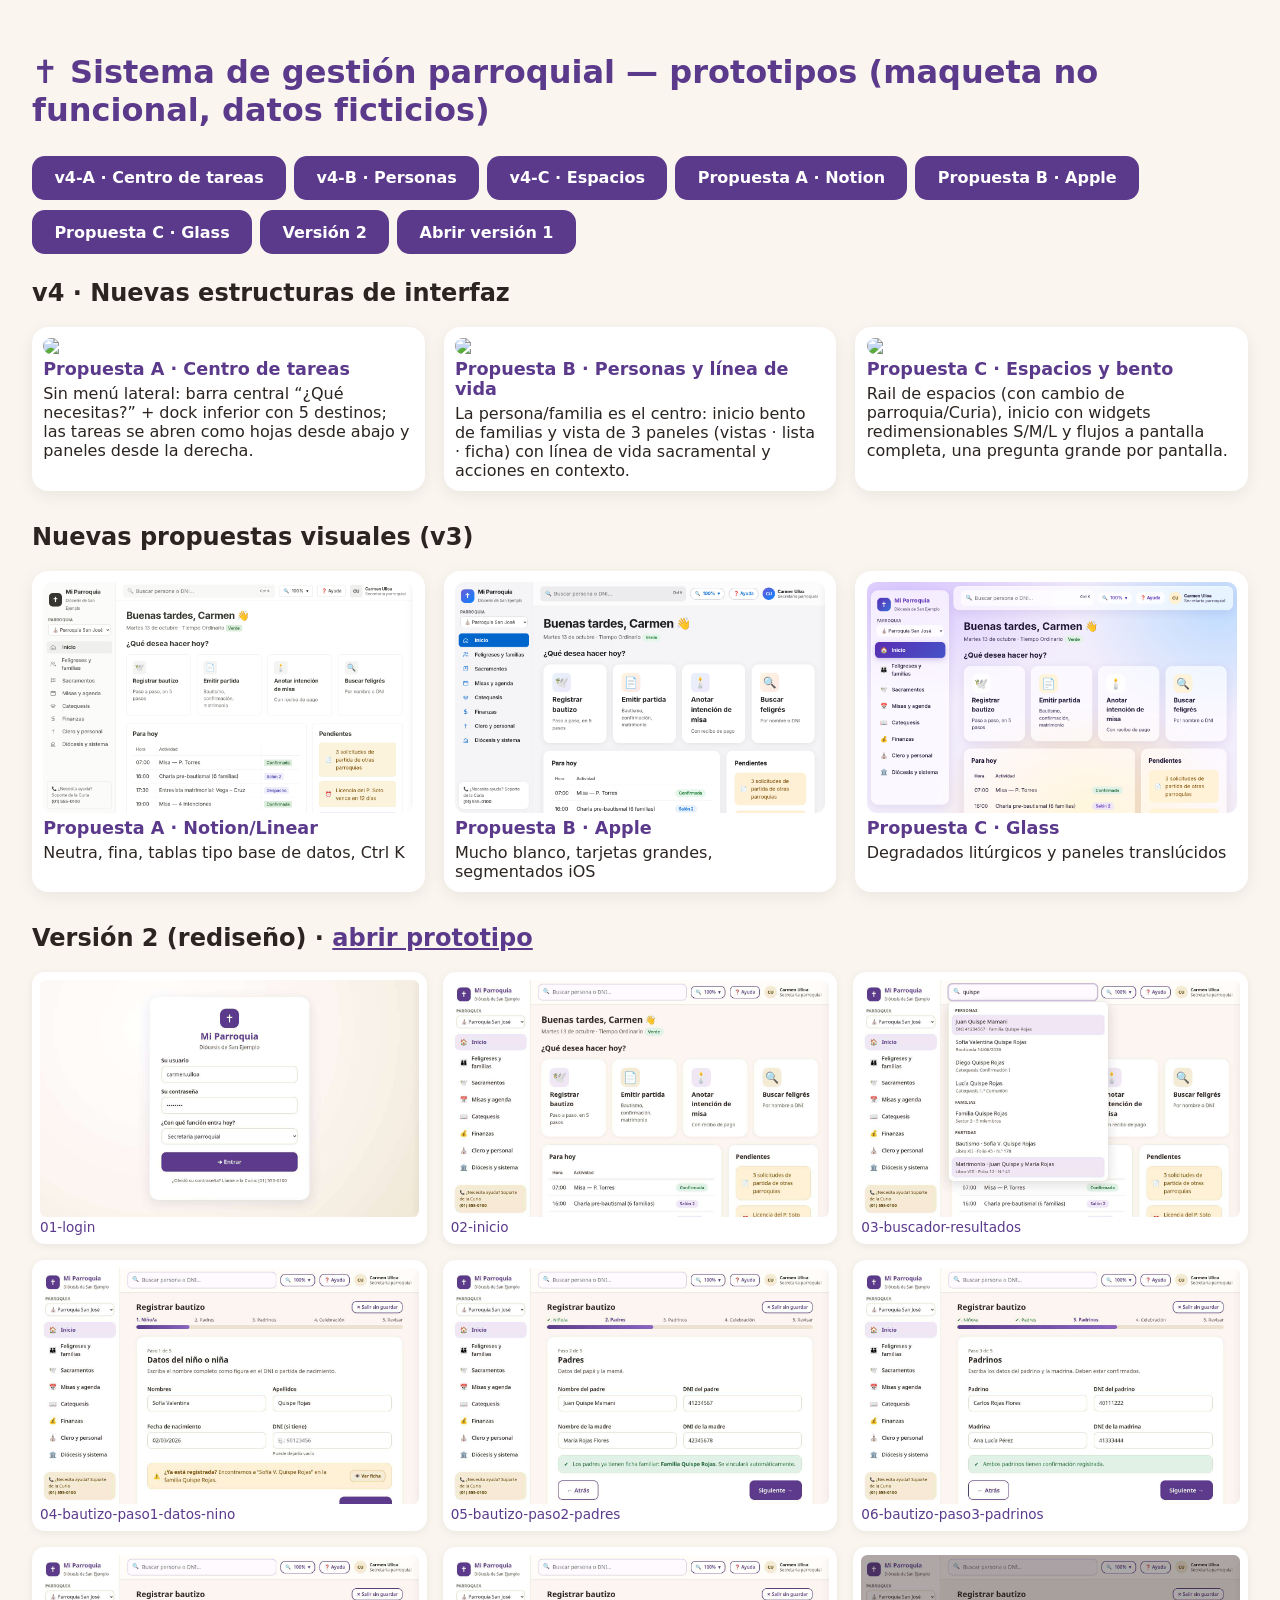
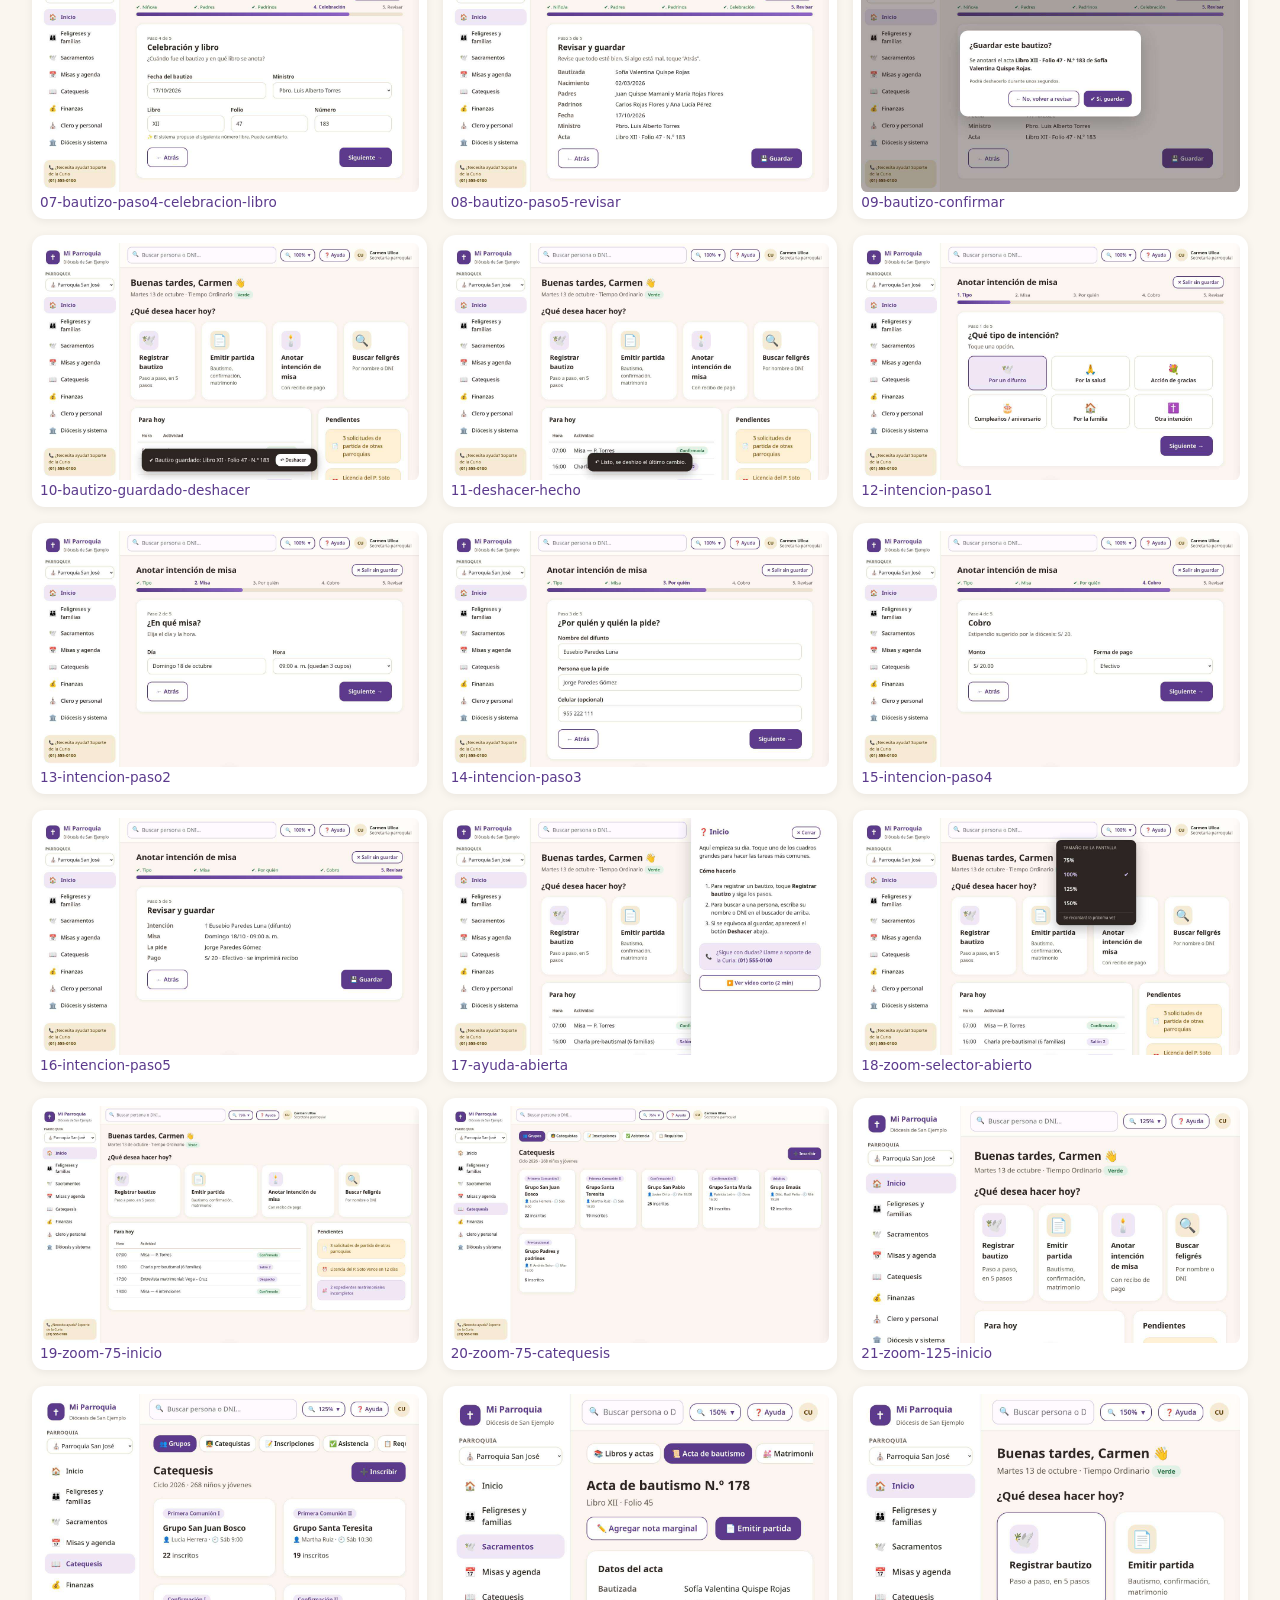
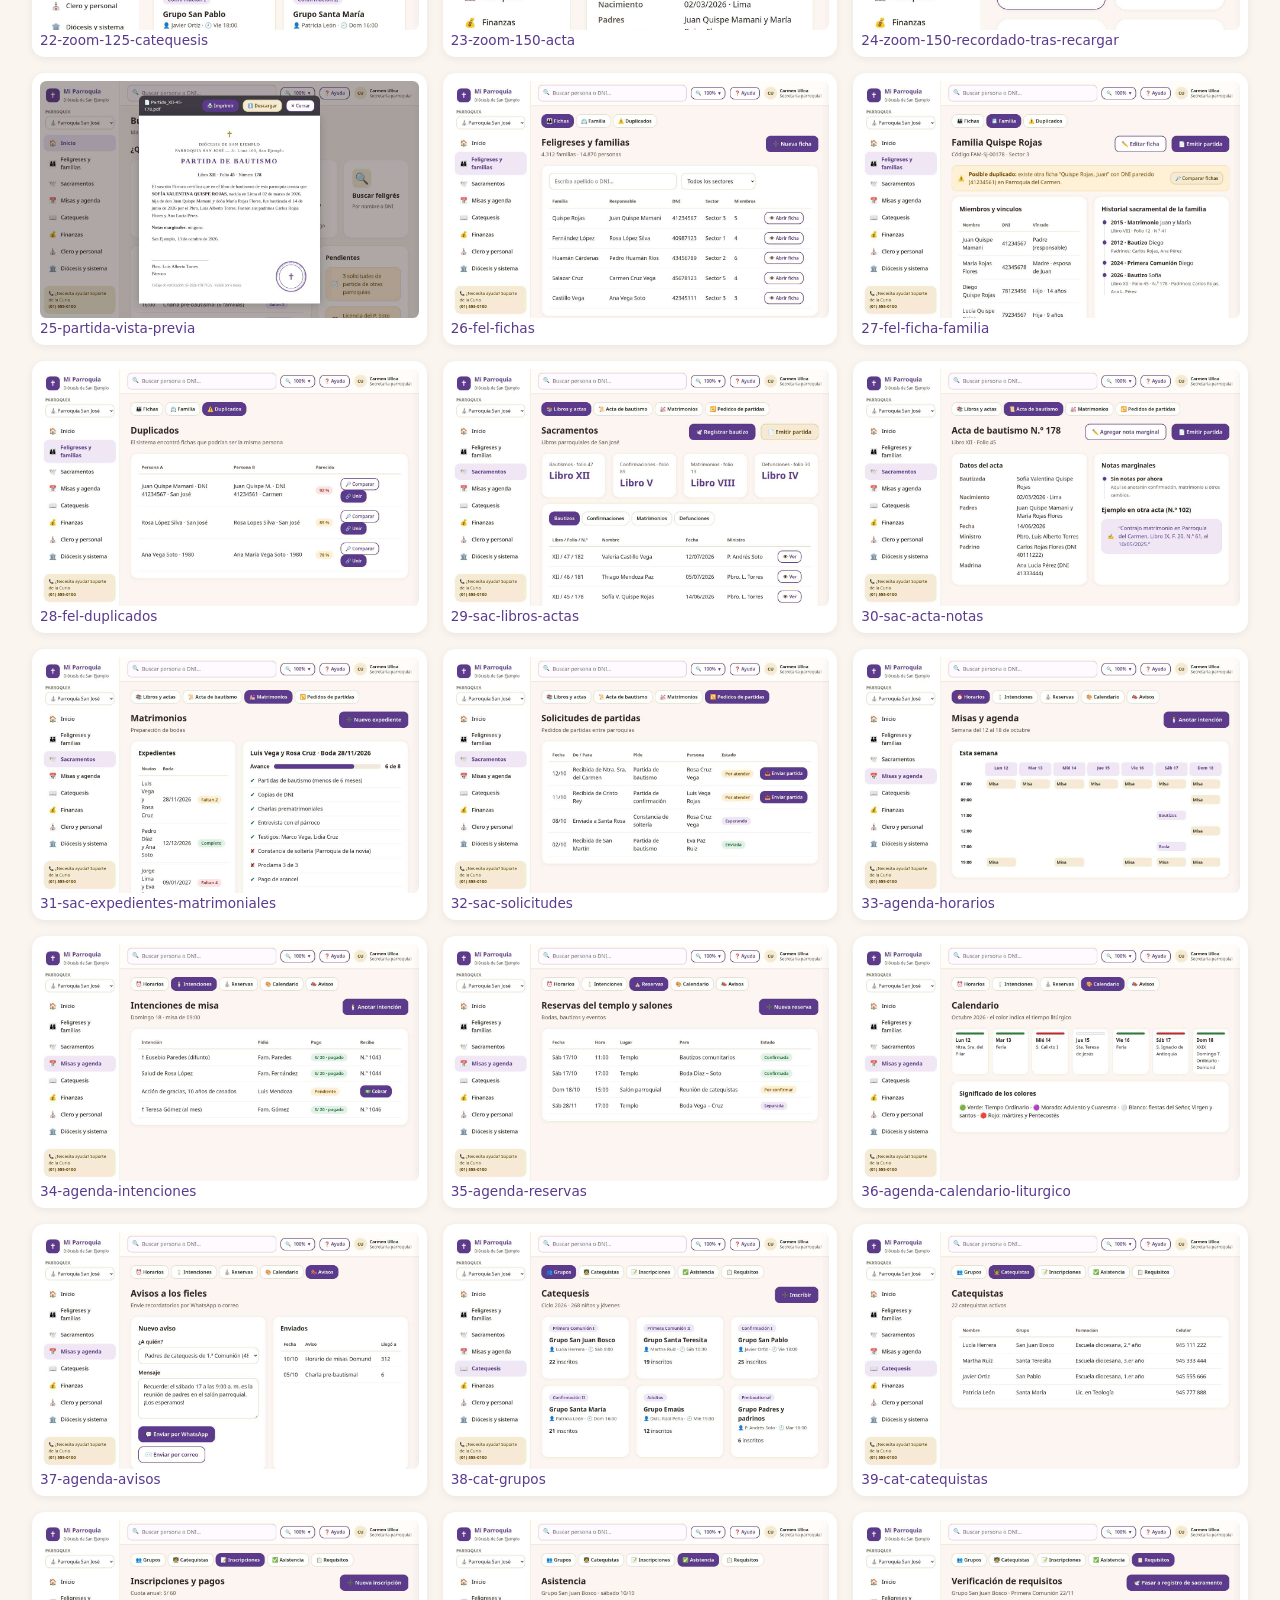
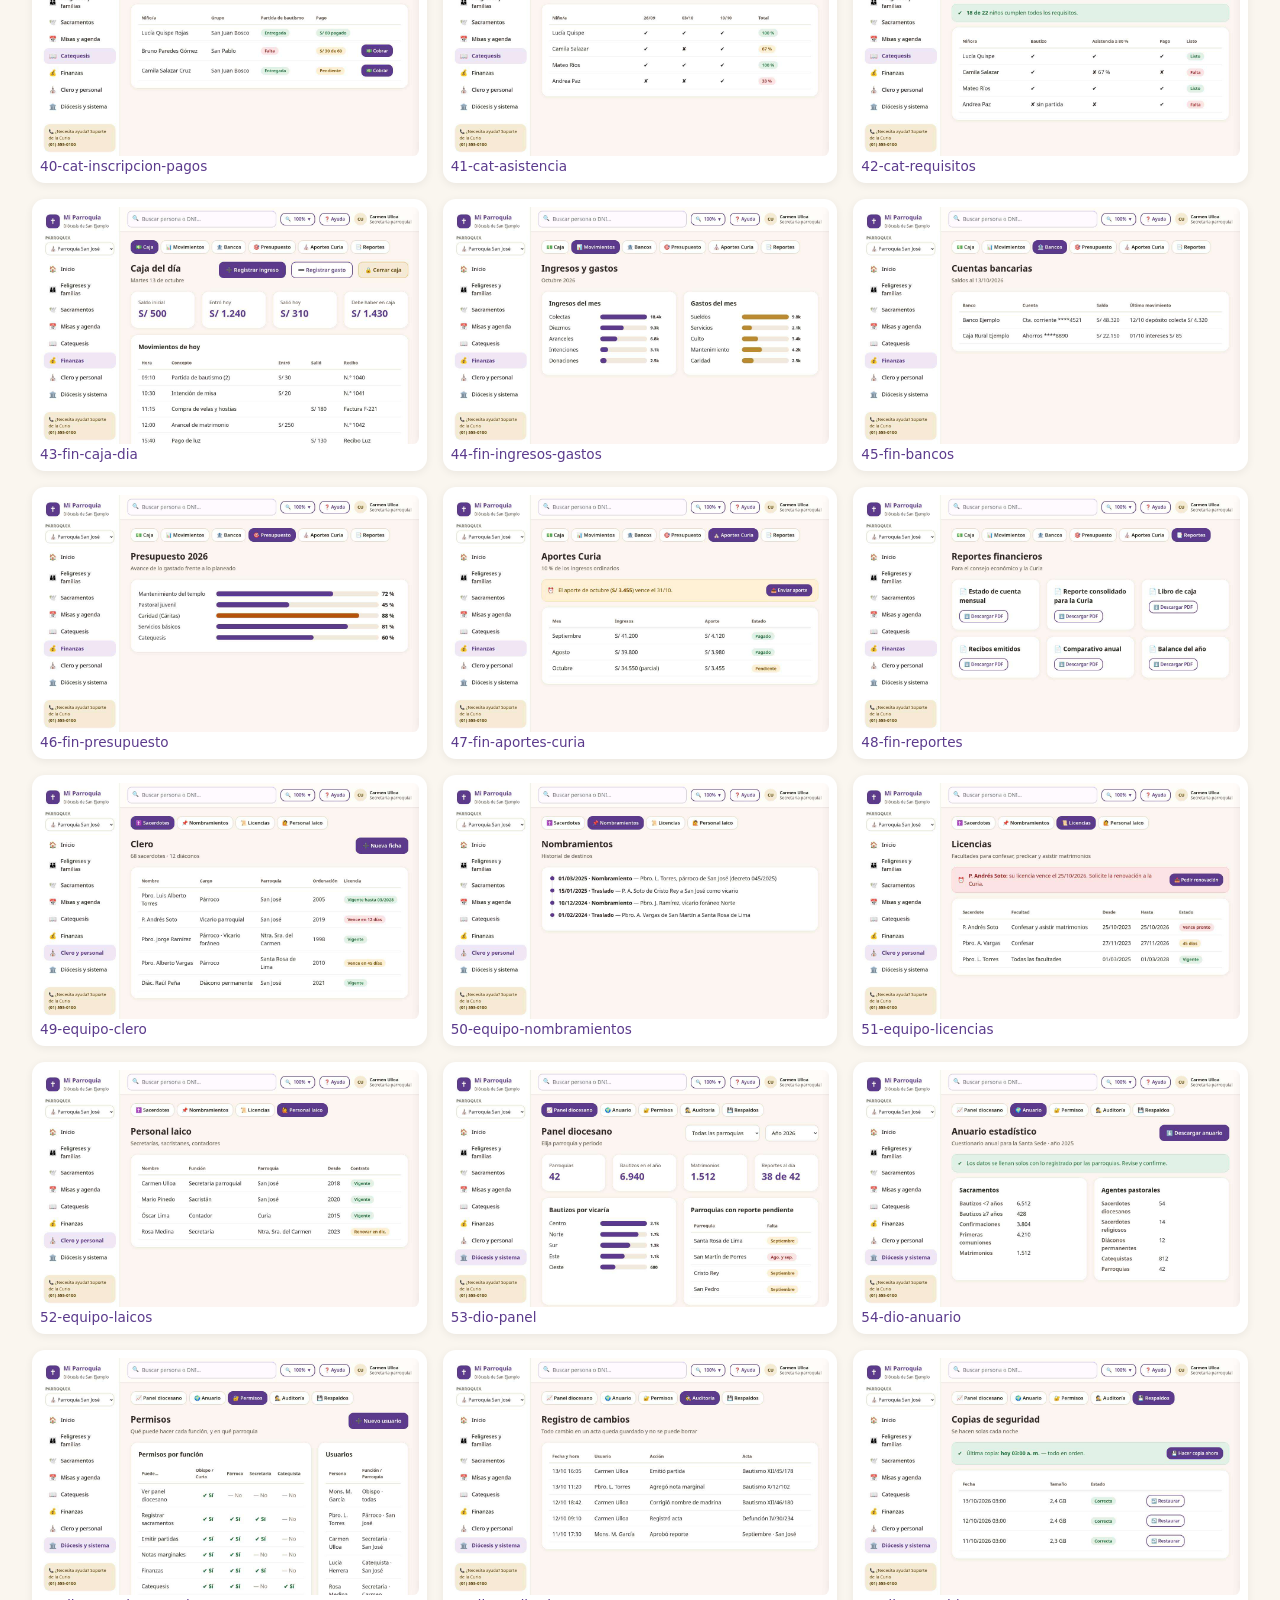
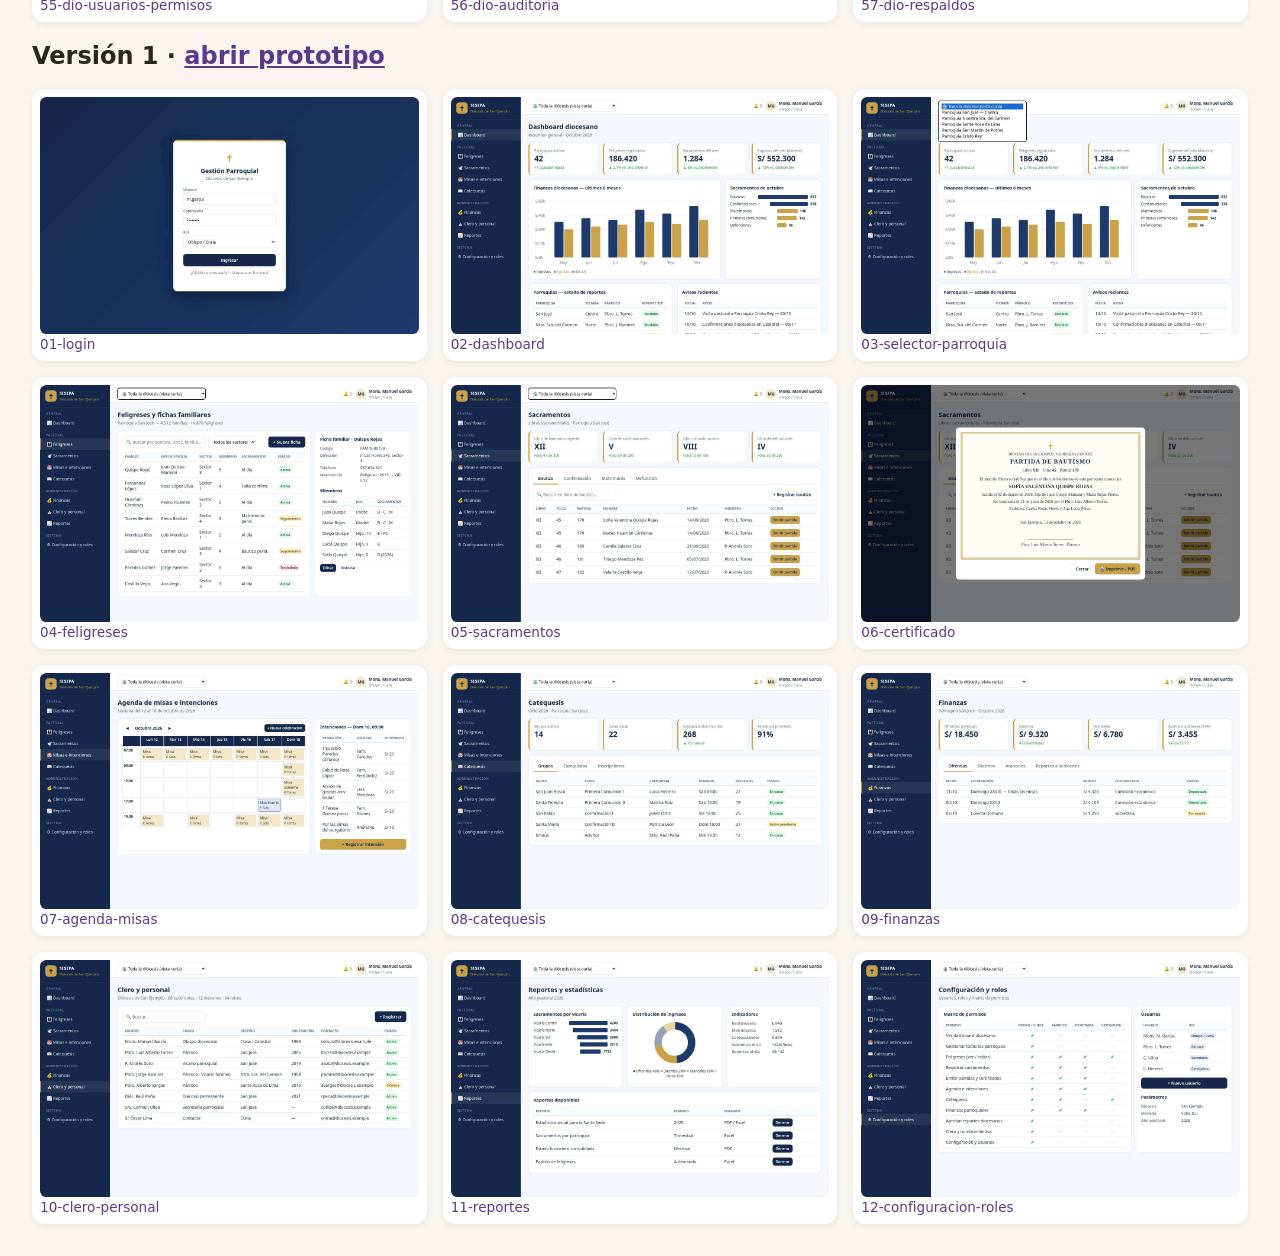
==== index.html @ fcdbb9f0 "Add files via upload" ====
<!DOCTYPE html><html lang="es"><meta charset="utf-8"><meta name="viewport" content="width=device-width"><title>Prototipos — Gestión parroquial</title><style>body{font-family:system-ui,sans-serif;background:#faf6ef;color:#2b2420;margin:0;padding:2rem}h1{color:#5b3a8c}a{color:#5b3a8c}.btns a{display:inline-block;background:#5b3a8c;color:#fff;padding:.8rem 1.4rem;border-radius:.8rem;text-decoration:none;margin:.3rem .5rem .3rem 0;font-weight:600}.g{display:grid;grid-template-columns:repeat(auto-fill,minmax(300px,1fr));gap:1rem}.g a{background:#fff;border-radius:.8rem;padding:.5rem;text-decoration:none;box-shadow:0 2px 8px #0001}.g img{width:100%;border-radius:.4rem;display:block}.g span{font-size:.85rem}</style>
<h1>✝ Sistema de gestión parroquial — prototipos (maqueta no funcional, datos ficticios)</h1><div class="btns"><a href="v4-a/">v4-A · Centro de tareas</a><a href="v4-b/">v4-B · Personas</a><a href="v4-c/">v4-C · Espacios</a><a href="v3-notion/">Propuesta A · Notion</a><a href="v3-apple/">Propuesta B · Apple</a><a href="v3-glass/">Propuesta C · Glass</a><a href="v2/">Versión 2</a><a href="v1/">Abrir versión 1</a></div><h2>v4 · Nuevas estructuras de interfaz</h2><div class="p3"><a class="pc" href="v4-a/"><img src="img/v4-a/01-inicio.png"><b>Propuesta A · Centro de tareas</b><span>Sin menú lateral: barra central “¿Qué necesitas?” + dock inferior con 5 destinos; las tareas se abren como hojas desde abajo y paneles desde la derecha.</span></a><a class="pc" href="v4-b/"><img src="img/v4-b/02-lista-ficha-persona.png"><b>Propuesta B · Personas y línea de vida</b><span>La persona/familia es el centro: inicio bento de familias y vista de 3 paneles (vistas · lista · ficha) con línea de vida sacramental y acciones en contexto.</span></a><a class="pc" href="v4-c/"><img src="img/v4-c/01-inicio.png"><b>Propuesta C · Espacios y bento</b><span>Rail de espacios (con cambio de parroquia/Curia), inicio con widgets redimensionables S/M/L y flujos a pantalla completa, una pregunta grande por pantalla.</span></a></div><h2>Nuevas propuestas visuales (v3)</h2><div class="p3"><a class="pc" href="v3-notion/"><img src="img/v3-notion/02-inicio.png"><b>Propuesta A · Notion/Linear</b><span>Neutra, fina, tablas tipo base de datos, Ctrl K</span></a><a class="pc" href="v3-apple/"><img src="img/v3-apple/02-inicio.png"><b>Propuesta B · Apple</b><span>Mucho blanco, tarjetas grandes, segmentados iOS</span></a><a class="pc" href="v3-glass/"><img src="img/v3-glass/02-inicio.png"><b>Propuesta C · Glass</b><span>Degradados litúrgicos y paneles translúcidos</span></a></div><style>.p3{display:grid;grid-template-columns:repeat(3,1fr);gap:1.2rem;margin-bottom:2rem}.pc{background:#fff;border-radius:1rem;padding:.7rem;text-decoration:none;color:#2b2420;box-shadow:0 4px 16px #0001;display:flex;flex-direction:column;gap:.3rem}.pc img{width:100%;border-radius:.6rem}.pc b{font-size:1.1rem;color:#5b3a8c}</style><h2>Versión 2 (rediseño) · <a href="v2/">abrir prototipo</a></h2><div class="g"><a href="img/v2/01-login.jpg"><img loading="lazy" src="img/v2/01-login.jpg"><span>01-login</span></a><a href="img/v2/02-inicio.jpg"><img loading="lazy" src="img/v2/02-inicio.jpg"><span>02-inicio</span></a><a href="img/v2/03-buscador-resultados.jpg"><img loading="lazy" src="img/v2/03-buscador-resultados.jpg"><span>03-buscador-resultados</span></a><a href="img/v2/04-bautizo-paso1-datos-nino.jpg"><img loading="lazy" src="img/v2/04-bautizo-paso1-datos-nino.jpg"><span>04-bautizo-paso1-datos-nino</span></a><a href="img/v2/05-bautizo-paso2-padres.jpg"><img loading="lazy" src="img/v2/05-bautizo-paso2-padres.jpg"><span>05-bautizo-paso2-padres</span></a><a href="img/v2/06-bautizo-paso3-padrinos.jpg"><img loading="lazy" src="img/v2/06-bautizo-paso3-padrinos.jpg"><span>06-bautizo-paso3-padrinos</span></a><a href="img/v2/07-bautizo-paso4-celebracion-libro.jpg"><img loading="lazy" src="img/v2/07-bautizo-paso4-celebracion-libro.jpg"><span>07-bautizo-paso4-celebracion-libro</span></a><a href="img/v2/08-bautizo-paso5-revisar.jpg"><img loading="lazy" src="img/v2/08-bautizo-paso5-revisar.jpg"><span>08-bautizo-paso5-revisar</span></a><a href="img/v2/09-bautizo-confirmar.jpg"><img loading="lazy" src="img/v2/09-bautizo-confirmar.jpg"><span>09-bautizo-confirmar</span></a><a href="img/v2/10-bautizo-guardado-deshacer.jpg"><img loading="lazy" src="img/v2/10-bautizo-guardado-deshacer.jpg"><span>10-bautizo-guardado-deshacer</span></a><a href="img/v2/11-deshacer-hecho.jpg"><img loading="lazy" src="img/v2/11-deshacer-hecho.jpg"><span>11-deshacer-hecho</span></a><a href="img/v2/12-intencion-paso1.jpg"><img loading="lazy" src="img/v2/12-intencion-paso1.jpg"><span>12-intencion-paso1</span></a><a href="img/v2/13-intencion-paso2.jpg"><img loading="lazy" src="img/v2/13-intencion-paso2.jpg"><span>13-intencion-paso2</span></a><a href="img/v2/14-intencion-paso3.jpg"><img loading="lazy" src="img/v2/14-intencion-paso3.jpg"><span>14-intencion-paso3</span></a><a href="img/v2/15-intencion-paso4.jpg"><img loading="lazy" src="img/v2/15-intencion-paso4.jpg"><span>15-intencion-paso4</span></a><a href="img/v2/16-intencion-paso5.jpg"><img loading="lazy" src="img/v2/16-intencion-paso5.jpg"><span>16-intencion-paso5</span></a><a href="img/v2/17-ayuda-abierta.jpg"><img loading="lazy" src="img/v2/17-ayuda-abierta.jpg"><span>17-ayuda-abierta</span></a><a href="img/v2/18-zoom-selector-abierto.jpg"><img loading="lazy" src="img/v2/18-zoom-selector-abierto.jpg"><span>18-zoom-selector-abierto</span></a><a href="img/v2/19-zoom-75-inicio.jpg"><img loading="lazy" src="img/v2/19-zoom-75-inicio.jpg"><span>19-zoom-75-inicio</span></a><a href="img/v2/20-zoom-75-catequesis.jpg"><img loading="lazy" src="img/v2/20-zoom-75-catequesis.jpg"><span>20-zoom-75-catequesis</span></a><a href="img/v2/21-zoom-125-inicio.jpg"><img loading="lazy" src="img/v2/21-zoom-125-inicio.jpg"><span>21-zoom-125-inicio</span></a><a href="img/v2/22-zoom-125-catequesis.jpg"><img loading="lazy" src="img/v2/22-zoom-125-catequesis.jpg"><span>22-zoom-125-catequesis</span></a><a href="img/v2/23-zoom-150-acta.jpg"><img loading="lazy" src="img/v2/23-zoom-150-acta.jpg"><span>23-zoom-150-acta</span></a><a href="img/v2/24-zoom-150-recordado-tras-recargar.jpg"><img loading="lazy" src="img/v2/24-zoom-150-recordado-tras-recargar.jpg"><span>24-zoom-150-recordado-tras-recargar</span></a><a href="img/v2/25-partida-vista-previa.jpg"><img loading="lazy" src="img/v2/25-partida-vista-previa.jpg"><span>25-partida-vista-previa</span></a><a href="img/v2/26-fel-fichas.jpg"><img loading="lazy" src="img/v2/26-fel-fichas.jpg"><span>26-fel-fichas</span></a><a href="img/v2/27-fel-ficha-familia.jpg"><img loading="lazy" src="img/v2/27-fel-ficha-familia.jpg"><span>27-fel-ficha-familia</span></a><a href="img/v2/28-fel-duplicados.jpg"><img loading="lazy" src="img/v2/28-fel-duplicados.jpg"><span>28-fel-duplicados</span></a><a href="img/v2/29-sac-libros-actas.jpg"><img loading="lazy" src="img/v2/29-sac-libros-actas.jpg"><span>29-sac-libros-actas</span></a><a href="img/v2/30-sac-acta-notas.jpg"><img loading="lazy" src="img/v2/30-sac-acta-notas.jpg"><span>30-sac-acta-notas</span></a><a href="img/v2/31-sac-expedientes-matrimoniales.jpg"><img loading="lazy" src="img/v2/31-sac-expedientes-matrimoniales.jpg"><span>31-sac-expedientes-matrimoniales</span></a><a href="img/v2/32-sac-solicitudes.jpg"><img loading="lazy" src="img/v2/32-sac-solicitudes.jpg"><span>32-sac-solicitudes</span></a><a href="img/v2/33-agenda-horarios.jpg"><img loading="lazy" src="img/v2/33-agenda-horarios.jpg"><span>33-agenda-horarios</span></a><a href="img/v2/34-agenda-intenciones.jpg"><img loading="lazy" src="img/v2/34-agenda-intenciones.jpg"><span>34-agenda-intenciones</span></a><a href="img/v2/35-agenda-reservas.jpg"><img loading="lazy" src="img/v2/35-agenda-reservas.jpg"><span>35-agenda-reservas</span></a><a href="img/v2/36-agenda-calendario-liturgico.jpg"><img loading="lazy" src="img/v2/36-agenda-calendario-liturgico.jpg"><span>36-agenda-calendario-liturgico</span></a><a href="img/v2/37-agenda-avisos.jpg"><img loading="lazy" src="img/v2/37-agenda-avisos.jpg"><span>37-agenda-avisos</span></a><a href="img/v2/38-cat-grupos.jpg"><img loading="lazy" src="img/v2/38-cat-grupos.jpg"><span>38-cat-grupos</span></a><a href="img/v2/39-cat-catequistas.jpg"><img loading="lazy" src="img/v2/39-cat-catequistas.jpg"><span>39-cat-catequistas</span></a><a href="img/v2/40-cat-inscripcion-pagos.jpg"><img loading="lazy" src="img/v2/40-cat-inscripcion-pagos.jpg"><span>40-cat-inscripcion-pagos</span></a><a href="img/v2/41-cat-asistencia.jpg"><img loading="lazy" src="img/v2/41-cat-asistencia.jpg"><span>41-cat-asistencia</span></a><a href="img/v2/42-cat-requisitos.jpg"><img loading="lazy" src="img/v2/42-cat-requisitos.jpg"><span>42-cat-requisitos</span></a><a href="img/v2/43-fin-caja-dia.jpg"><img loading="lazy" src="img/v2/43-fin-caja-dia.jpg"><span>43-fin-caja-dia</span></a><a href="img/v2/44-fin-ingresos-gastos.jpg"><img loading="lazy" src="img/v2/44-fin-ingresos-gastos.jpg"><span>44-fin-ingresos-gastos</span></a><a href="img/v2/45-fin-bancos.jpg"><img loading="lazy" src="img/v2/45-fin-bancos.jpg"><span>45-fin-bancos</span></a><a href="img/v2/46-fin-presupuesto.jpg"><img loading="lazy" src="img/v2/46-fin-presupuesto.jpg"><span>46-fin-presupuesto</span></a><a href="img/v2/47-fin-aportes-curia.jpg"><img loading="lazy" src="img/v2/47-fin-aportes-curia.jpg"><span>47-fin-aportes-curia</span></a><a href="img/v2/48-fin-reportes.jpg"><img loading="lazy" src="img/v2/48-fin-reportes.jpg"><span>48-fin-reportes</span></a><a href="img/v2/49-equipo-clero.jpg"><img loading="lazy" src="img/v2/49-equipo-clero.jpg"><span>49-equipo-clero</span></a><a href="img/v2/50-equipo-nombramientos.jpg"><img loading="lazy" src="img/v2/50-equipo-nombramientos.jpg"><span>50-equipo-nombramientos</span></a><a href="img/v2/51-equipo-licencias.jpg"><img loading="lazy" src="img/v2/51-equipo-licencias.jpg"><span>51-equipo-licencias</span></a><a href="img/v2/52-equipo-laicos.jpg"><img loading="lazy" src="img/v2/52-equipo-laicos.jpg"><span>52-equipo-laicos</span></a><a href="img/v2/53-dio-panel.jpg"><img loading="lazy" src="img/v2/53-dio-panel.jpg"><span>53-dio-panel</span></a><a href="img/v2/54-dio-anuario.jpg"><img loading="lazy" src="img/v2/54-dio-anuario.jpg"><span>54-dio-anuario</span></a><a href="img/v2/55-dio-usuarios-permisos.jpg"><img loading="lazy" src="img/v2/55-dio-usuarios-permisos.jpg"><span>55-dio-usuarios-permisos</span></a><a href="img/v2/56-dio-auditoria.jpg"><img loading="lazy" src="img/v2/56-dio-auditoria.jpg"><span>56-dio-auditoria</span></a><a href="img/v2/57-dio-respaldos.jpg"><img loading="lazy" src="img/v2/57-dio-respaldos.jpg"><span>57-dio-respaldos</span></a></div><h2>Versión 1 · <a href="v1/">abrir prototipo</a></h2><div class="g"><a href="img/v1/01-login.jpg"><img loading="lazy" src="img/v1/01-login.jpg"><span>01-login</span></a><a href="img/v1/02-dashboard.jpg"><img loading="lazy" src="img/v1/02-dashboard.jpg"><span>02-dashboard</span></a><a href="img/v1/03-selector-parroquia.jpg"><img loading="lazy" src="img/v1/03-selector-parroquia.jpg"><span>03-selector-parroquia</span></a><a href="img/v1/04-feligreses.jpg"><img loading="lazy" src="img/v1/04-feligreses.jpg"><span>04-feligreses</span></a><a href="img/v1/05-sacramentos.jpg"><img loading="lazy" src="img/v1/05-sacramentos.jpg"><span>05-sacramentos</span></a><a href="img/v1/06-certificado.jpg"><img loading="lazy" src="img/v1/06-certificado.jpg"><span>06-certificado</span></a><a href="img/v1/07-agenda-misas.jpg"><img loading="lazy" src="img/v1/07-agenda-misas.jpg"><span>07-agenda-misas</span></a><a href="img/v1/08-catequesis.jpg"><img loading="lazy" src="img/v1/08-catequesis.jpg"><span>08-catequesis</span></a><a href="img/v1/09-finanzas.jpg"><img loading="lazy" src="img/v1/09-finanzas.jpg"><span>09-finanzas</span></a><a href="img/v1/10-clero-personal.jpg"><img loading="lazy" src="img/v1/10-clero-personal.jpg"><span>10-clero-personal</span></a><a href="img/v1/11-reportes.jpg"><img loading="lazy" src="img/v1/11-reportes.jpg"><span>11-reportes</span></a><a href="img/v1/12-configuracion-roles.jpg"><img loading="lazy" src="img/v1/12-configuracion-roles.jpg"><span>12-configuracion-roles</span></a></div>
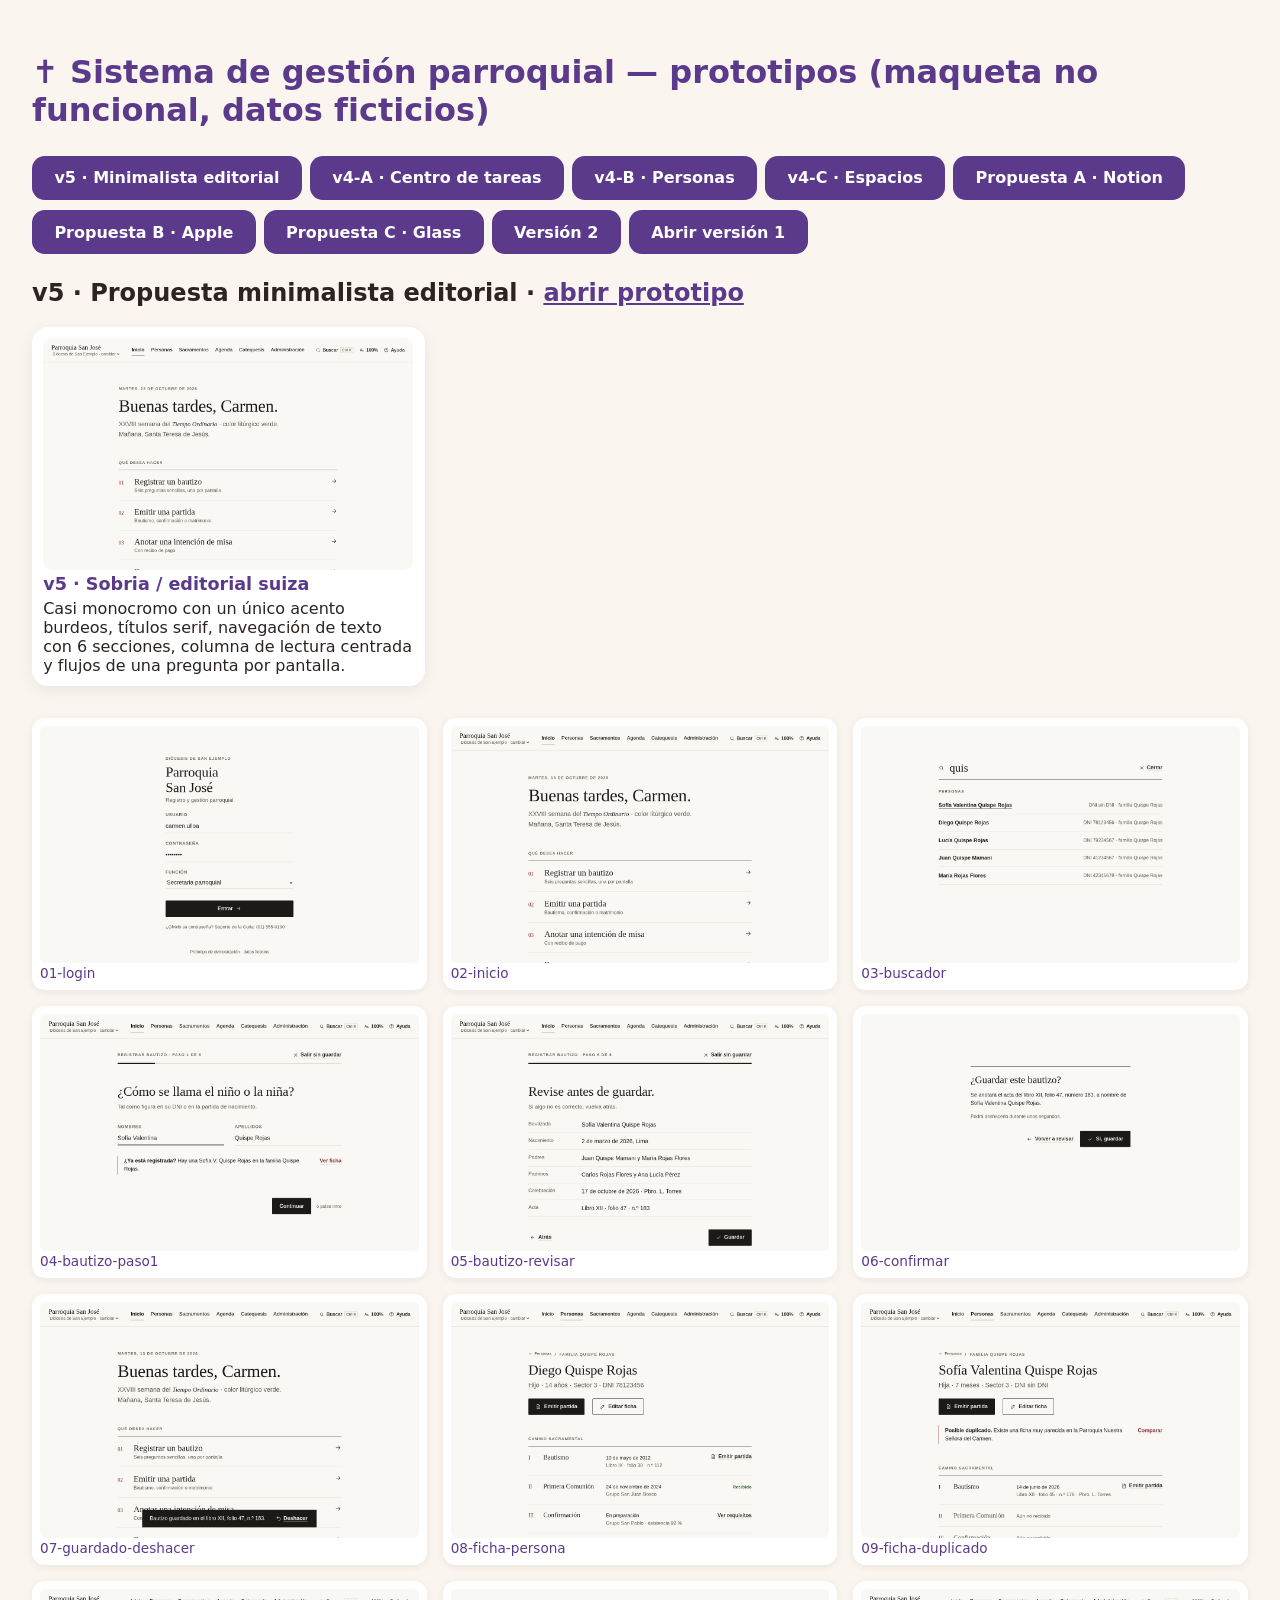
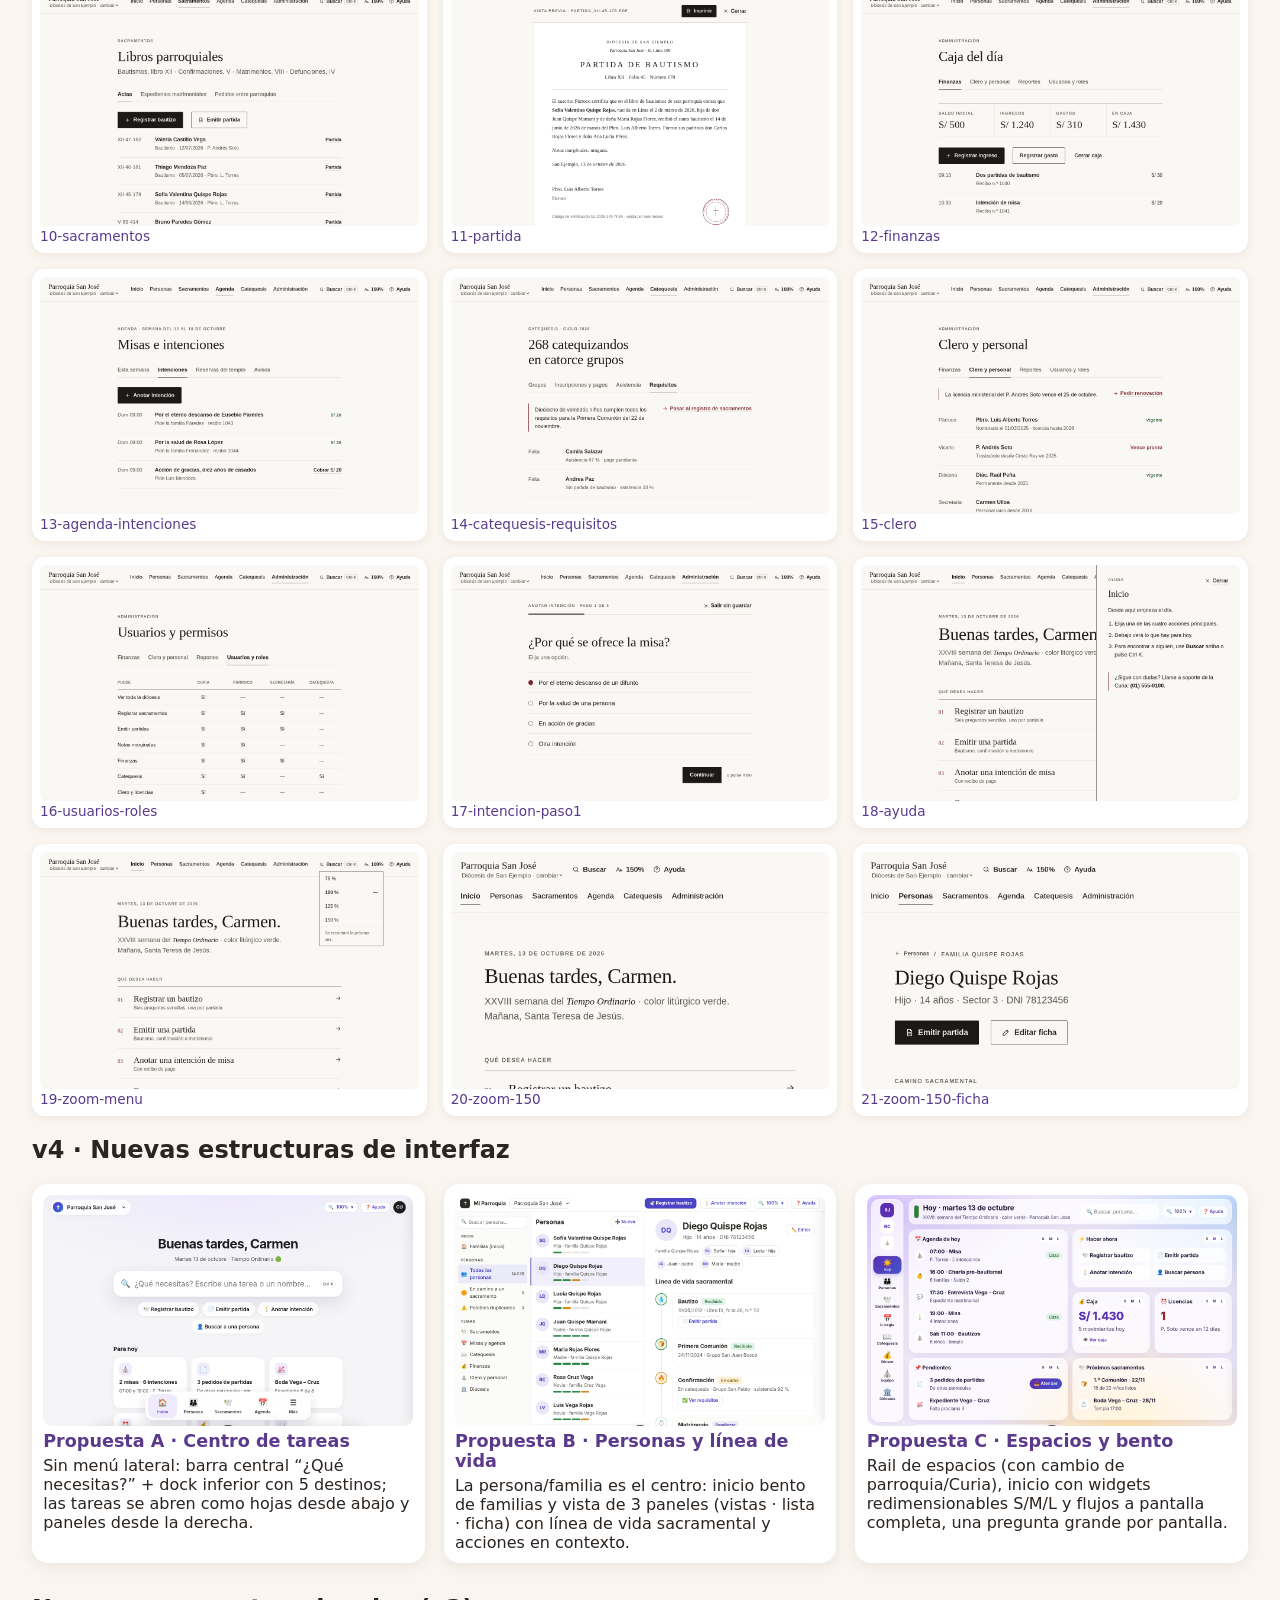
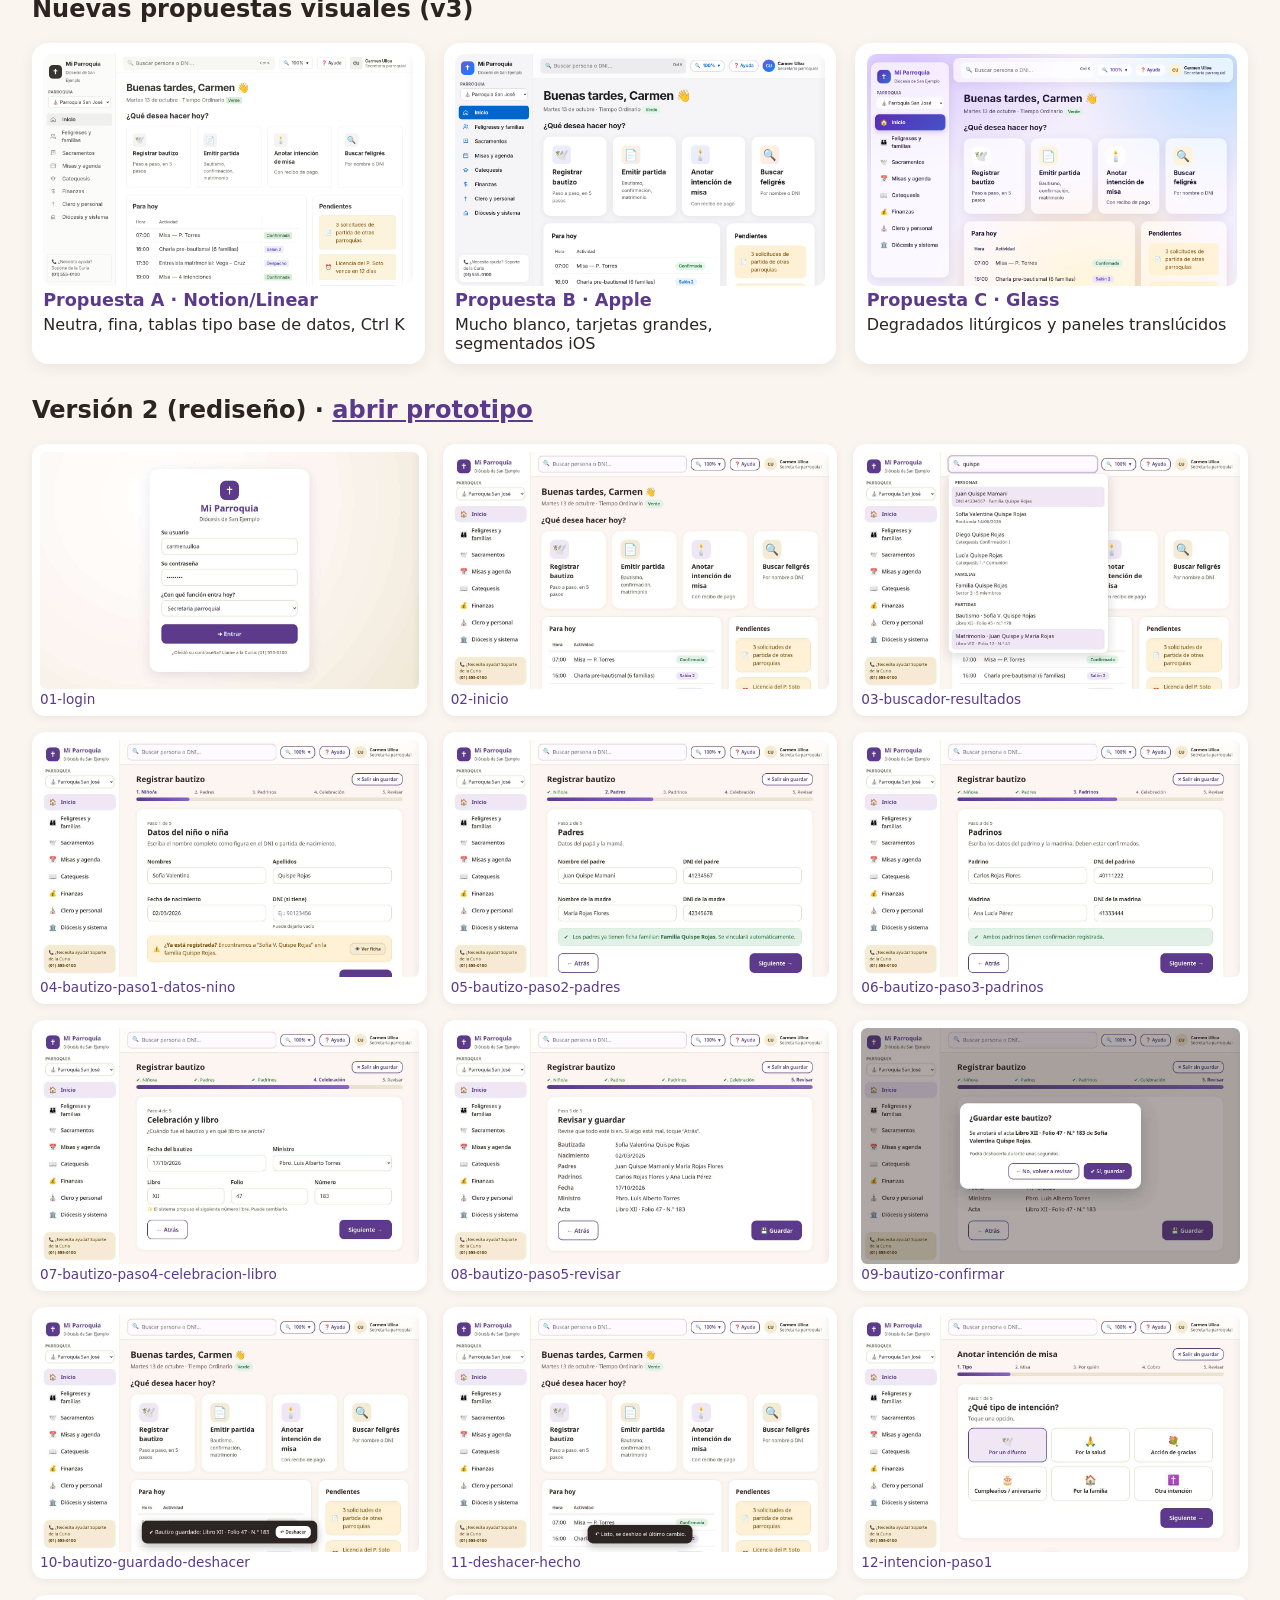
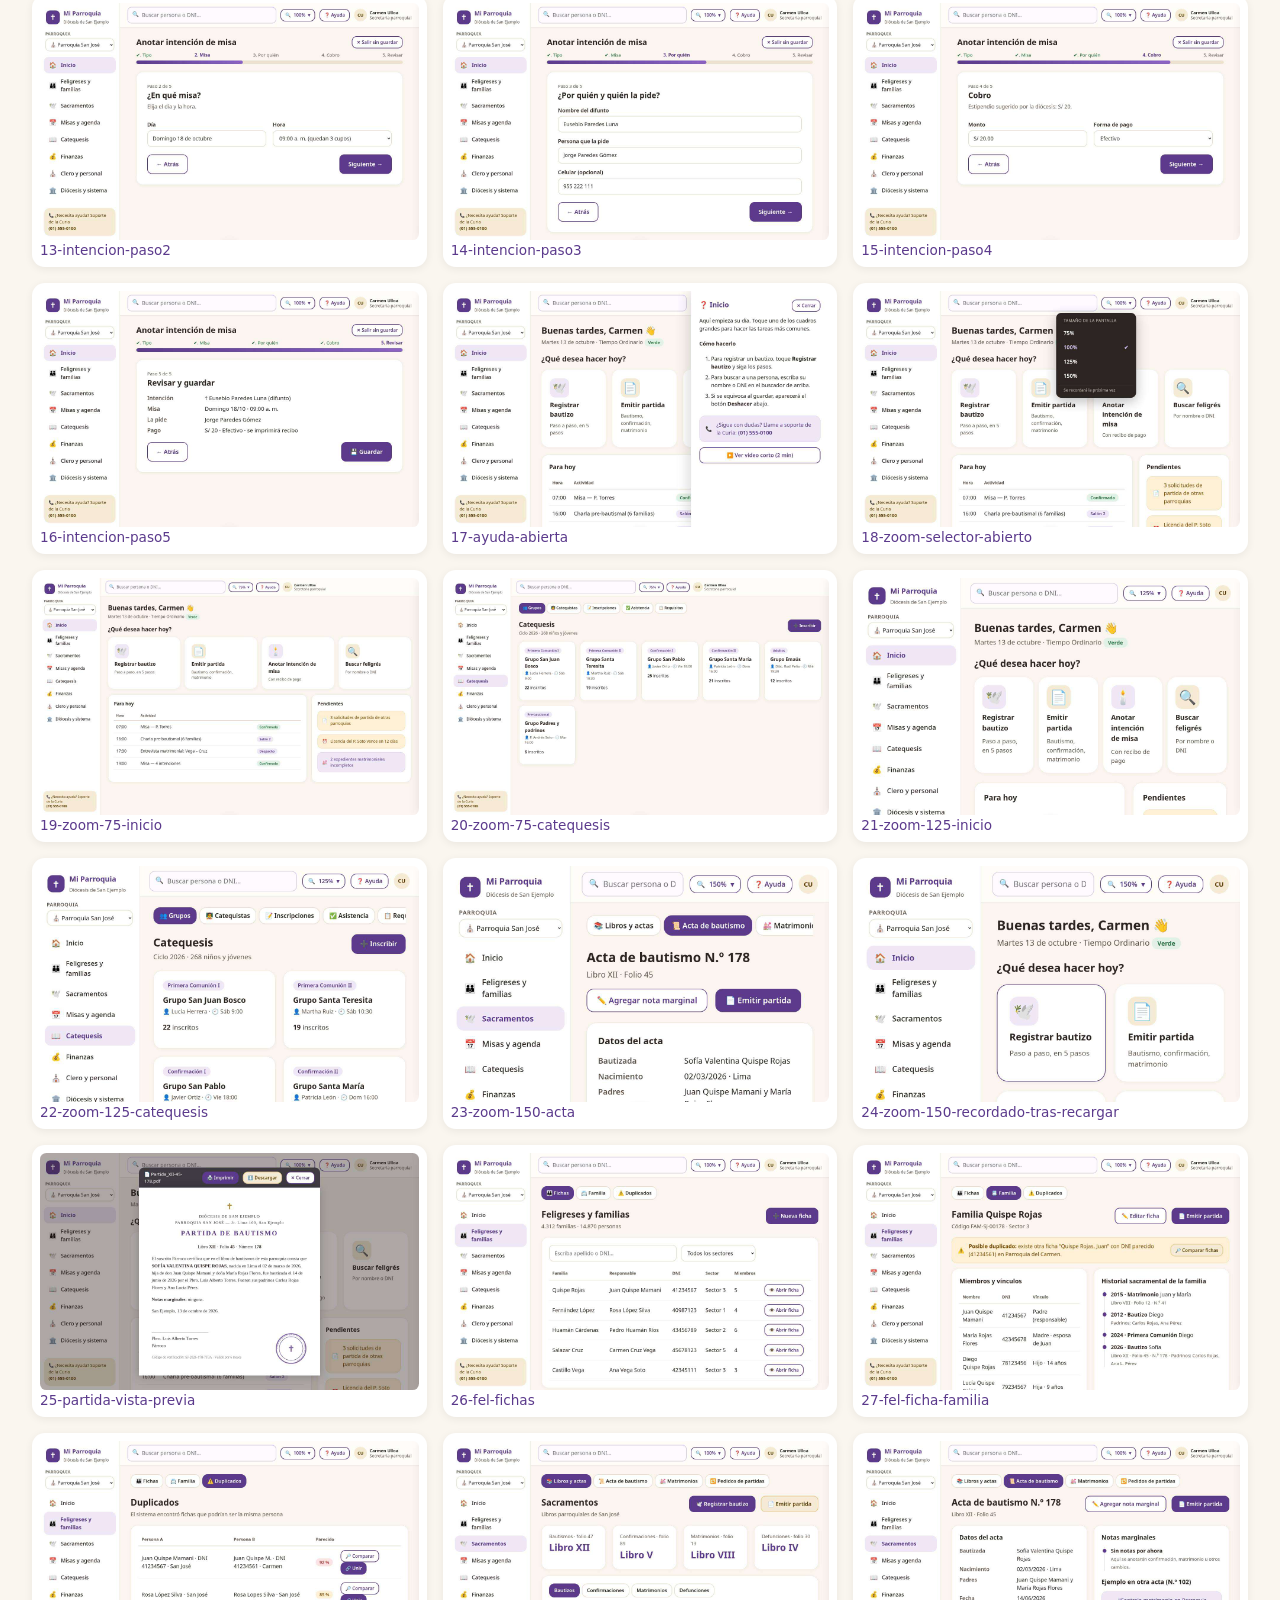
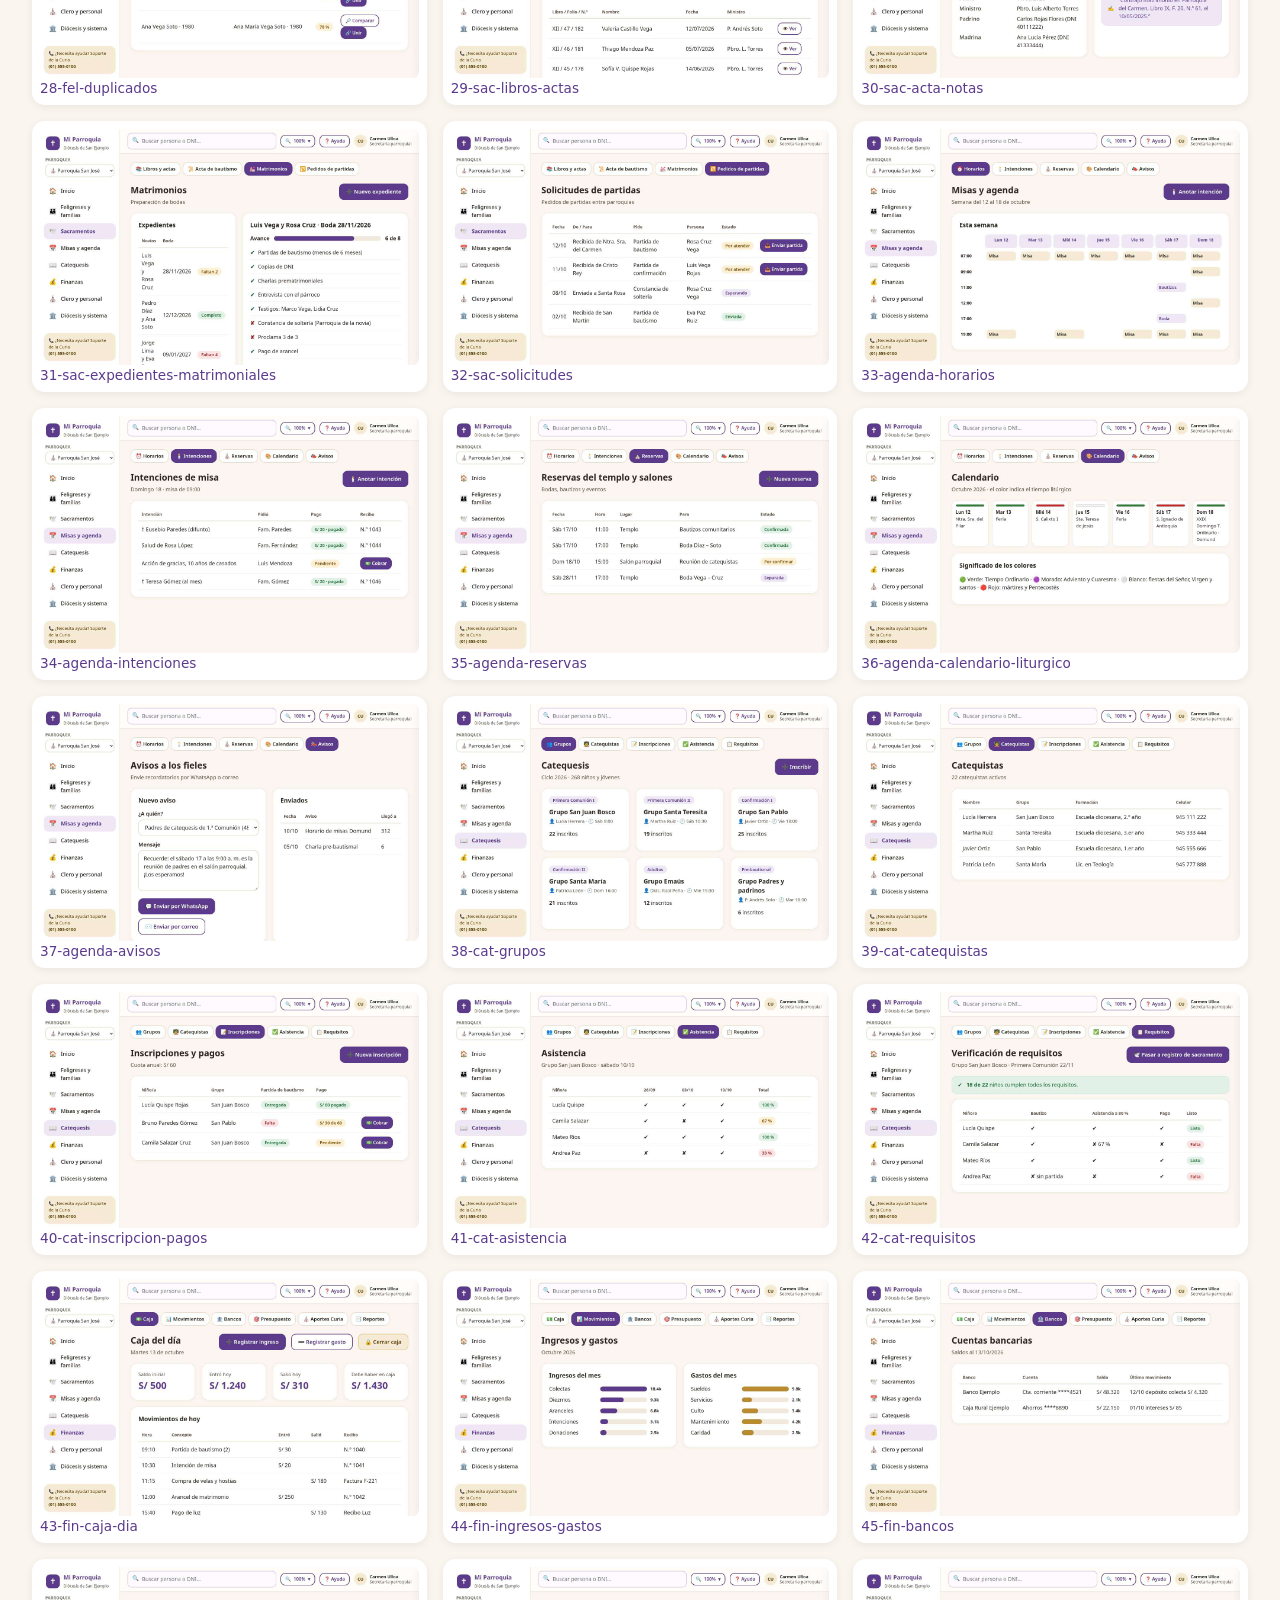
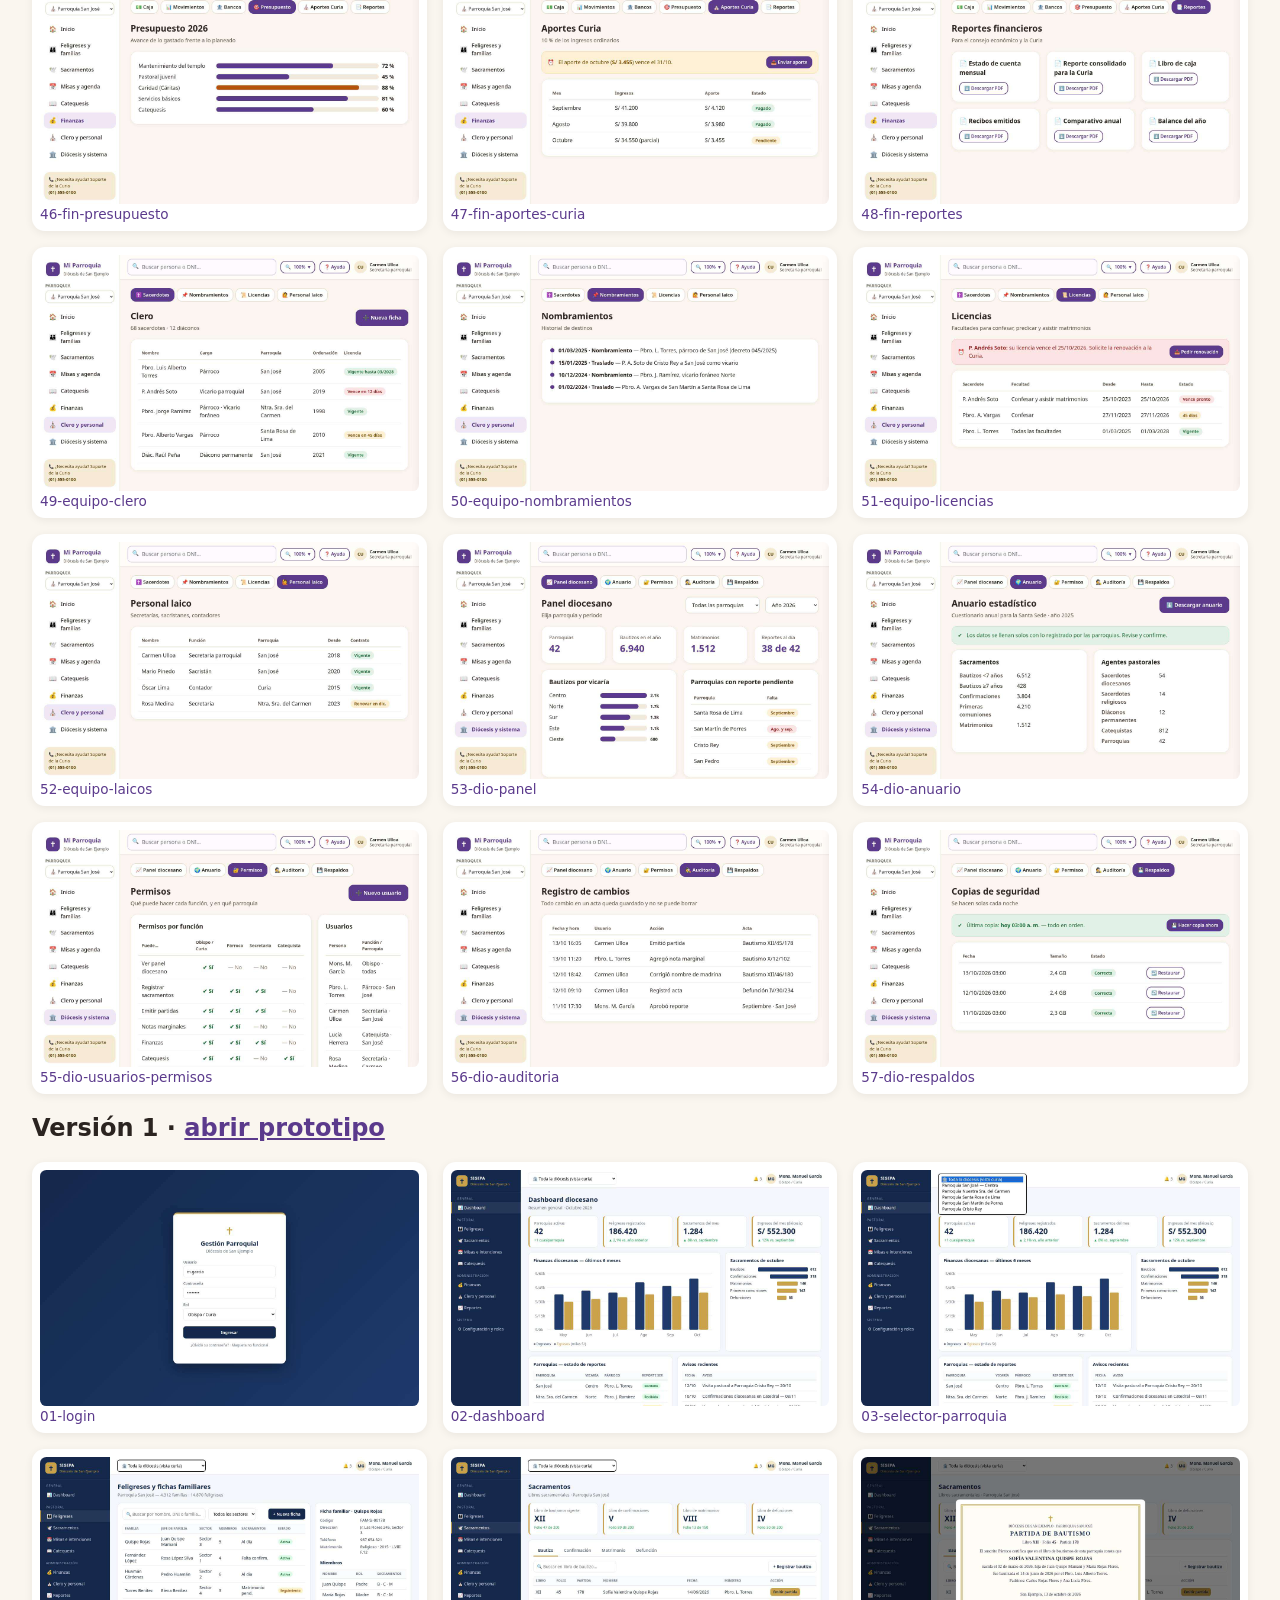
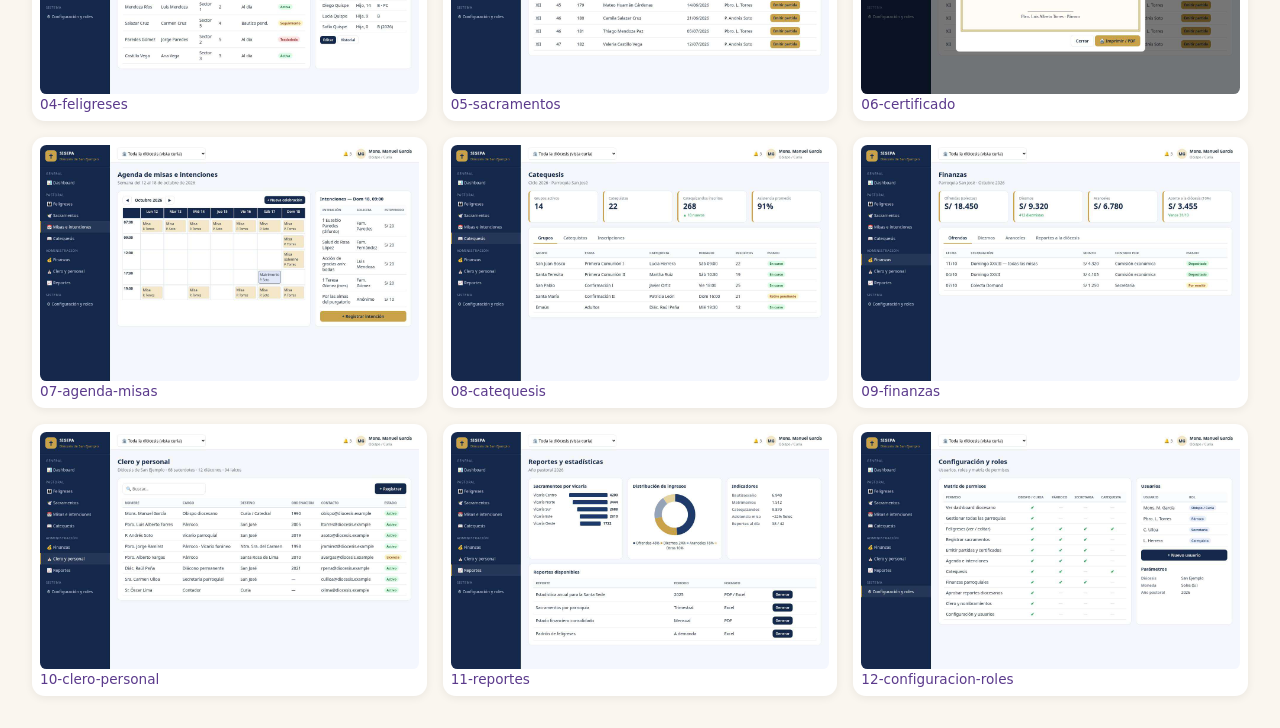
==== commit 6f3d3b94: "Add files via upload" ====
--- a/index.html
+++ b/index.html
@@ -1,2 +1,2 @@
 <!DOCTYPE html><html lang="es"><meta charset="utf-8"><meta name="viewport" content="width=device-width"><title>Prototipos — Gestión parroquial</title><style>body{font-family:system-ui,sans-serif;background:#faf6ef;color:#2b2420;margin:0;padding:2rem}h1{color:#5b3a8c}a{color:#5b3a8c}.btns a{display:inline-block;background:#5b3a8c;color:#fff;padding:.8rem 1.4rem;border-radius:.8rem;text-decoration:none;margin:.3rem .5rem .3rem 0;font-weight:600}.g{display:grid;grid-template-columns:repeat(auto-fill,minmax(300px,1fr));gap:1rem}.g a{background:#fff;border-radius:.8rem;padding:.5rem;text-decoration:none;box-shadow:0 2px 8px #0001}.g img{width:100%;border-radius:.4rem;display:block}.g span{font-size:.85rem}</style>
-<h1>✝ Sistema de gestión parroquial — prototipos (maqueta no funcional, datos ficticios)</h1><div class="btns"><a href="v4-a/">v4-A · Centro de tareas</a><a href="v4-b/">v4-B · Personas</a><a href="v4-c/">v4-C · Espacios</a><a href="v3-notion/">Propuesta A · Notion</a><a href="v3-apple/">Propuesta B · Apple</a><a href="v3-glass/">Propuesta C · Glass</a><a href="v2/">Versión 2</a><a href="v1/">Abrir versión 1</a></div><h2>v4 · Nuevas estructuras de interfaz</h2><div class="p3"><a class="pc" href="v4-a/"><img src="img/v4-a/01-inicio.png"><b>Propuesta A · Centro de tareas</b><span>Sin menú lateral: barra central “¿Qué necesitas?” + dock inferior con 5 destinos; las tareas se abren como hojas desde abajo y paneles desde la derecha.</span></a><a class="pc" href="v4-b/"><img src="img/v4-b/02-lista-ficha-persona.png"><b>Propuesta B · Personas y línea de vida</b><span>La persona/familia es el centro: inicio bento de familias y vista de 3 paneles (vistas · lista · ficha) con línea de vida sacramental y acciones en contexto.</span></a><a class="pc" href="v4-c/"><img src="img/v4-c/01-inicio.png"><b>Propuesta C · Espacios y bento</b><span>Rail de espacios (con cambio de parroquia/Curia), inicio con widgets redimensionables S/M/L y flujos a pantalla completa, una pregunta grande por pantalla.</span></a></div><h2>Nuevas propuestas visuales (v3)</h2><div class="p3"><a class="pc" href="v3-notion/"><img src="img/v3-notion/02-inicio.png"><b>Propuesta A · Notion/Linear</b><span>Neutra, fina, tablas tipo base de datos, Ctrl K</span></a><a class="pc" href="v3-apple/"><img src="img/v3-apple/02-inicio.png"><b>Propuesta B · Apple</b><span>Mucho blanco, tarjetas grandes, segmentados iOS</span></a><a class="pc" href="v3-glass/"><img src="img/v3-glass/02-inicio.png"><b>Propuesta C · Glass</b><span>Degradados litúrgicos y paneles translúcidos</span></a></div><style>.p3{display:grid;grid-template-columns:repeat(3,1fr);gap:1.2rem;margin-bottom:2rem}.pc{background:#fff;border-radius:1rem;padding:.7rem;text-decoration:none;color:#2b2420;box-shadow:0 4px 16px #0001;display:flex;flex-direction:column;gap:.3rem}.pc img{width:100%;border-radius:.6rem}.pc b{font-size:1.1rem;color:#5b3a8c}</style><h2>Versión 2 (rediseño) · <a href="v2/">abrir prototipo</a></h2><div class="g"><a href="img/v2/01-login.jpg"><img loading="lazy" src="img/v2/01-login.jpg"><span>01-login</span></a><a href="img/v2/02-inicio.jpg"><img loading="lazy" src="img/v2/02-inicio.jpg"><span>02-inicio</span></a><a href="img/v2/03-buscador-resultados.jpg"><img loading="lazy" src="img/v2/03-buscador-resultados.jpg"><span>03-buscador-resultados</span></a><a href="img/v2/04-bautizo-paso1-datos-nino.jpg"><img loading="lazy" src="img/v2/04-bautizo-paso1-datos-nino.jpg"><span>04-bautizo-paso1-datos-nino</span></a><a href="img/v2/05-bautizo-paso2-padres.jpg"><img loading="lazy" src="img/v2/05-bautizo-paso2-padres.jpg"><span>05-bautizo-paso2-padres</span></a><a href="img/v2/06-bautizo-paso3-padrinos.jpg"><img loading="lazy" src="img/v2/06-bautizo-paso3-padrinos.jpg"><span>06-bautizo-paso3-padrinos</span></a><a href="img/v2/07-bautizo-paso4-celebracion-libro.jpg"><img loading="lazy" src="img/v2/07-bautizo-paso4-celebracion-libro.jpg"><span>07-bautizo-paso4-celebracion-libro</span></a><a href="img/v2/08-bautizo-paso5-revisar.jpg"><img loading="lazy" src="img/v2/08-bautizo-paso5-revisar.jpg"><span>08-bautizo-paso5-revisar</span></a><a href="img/v2/09-bautizo-confirmar.jpg"><img loading="lazy" src="img/v2/09-bautizo-confirmar.jpg"><span>09-bautizo-confirmar</span></a><a href="img/v2/10-bautizo-guardado-deshacer.jpg"><img loading="lazy" src="img/v2/10-bautizo-guardado-deshacer.jpg"><span>10-bautizo-guardado-deshacer</span></a><a href="img/v2/11-deshacer-hecho.jpg"><img loading="lazy" src="img/v2/11-deshacer-hecho.jpg"><span>11-deshacer-hecho</span></a><a href="img/v2/12-intencion-paso1.jpg"><img loading="lazy" src="img/v2/12-intencion-paso1.jpg"><span>12-intencion-paso1</span></a><a href="img/v2/13-intencion-paso2.jpg"><img loading="lazy" src="img/v2/13-intencion-paso2.jpg"><span>13-intencion-paso2</span></a><a href="img/v2/14-intencion-paso3.jpg"><img loading="lazy" src="img/v2/14-intencion-paso3.jpg"><span>14-intencion-paso3</span></a><a href="img/v2/15-intencion-paso4.jpg"><img loading="lazy" src="img/v2/15-intencion-paso4.jpg"><span>15-intencion-paso4</span></a><a href="img/v2/16-intencion-paso5.jpg"><img loading="lazy" src="img/v2/16-intencion-paso5.jpg"><span>16-intencion-paso5</span></a><a href="img/v2/17-ayuda-abierta.jpg"><img loading="lazy" src="img/v2/17-ayuda-abierta.jpg"><span>17-ayuda-abierta</span></a><a href="img/v2/18-zoom-selector-abierto.jpg"><img loading="lazy" src="img/v2/18-zoom-selector-abierto.jpg"><span>18-zoom-selector-abierto</span></a><a href="img/v2/19-zoom-75-inicio.jpg"><img loading="lazy" src="img/v2/19-zoom-75-inicio.jpg"><span>19-zoom-75-inicio</span></a><a href="img/v2/20-zoom-75-catequesis.jpg"><img loading="lazy" src="img/v2/20-zoom-75-catequesis.jpg"><span>20-zoom-75-catequesis</span></a><a href="img/v2/21-zoom-125-inicio.jpg"><img loading="lazy" src="img/v2/21-zoom-125-inicio.jpg"><span>21-zoom-125-inicio</span></a><a href="img/v2/22-zoom-125-catequesis.jpg"><img loading="lazy" src="img/v2/22-zoom-125-catequesis.jpg"><span>22-zoom-125-catequesis</span></a><a href="img/v2/23-zoom-150-acta.jpg"><img loading="lazy" src="img/v2/23-zoom-150-acta.jpg"><span>23-zoom-150-acta</span></a><a href="img/v2/24-zoom-150-recordado-tras-recargar.jpg"><img loading="lazy" src="img/v2/24-zoom-150-recordado-tras-recargar.jpg"><span>24-zoom-150-recordado-tras-recargar</span></a><a href="img/v2/25-partida-vista-previa.jpg"><img loading="lazy" src="img/v2/25-partida-vista-previa.jpg"><span>25-partida-vista-previa</span></a><a href="img/v2/26-fel-fichas.jpg"><img loading="lazy" src="img/v2/26-fel-fichas.jpg"><span>26-fel-fichas</span></a><a href="img/v2/27-fel-ficha-familia.jpg"><img loading="lazy" src="img/v2/27-fel-ficha-familia.jpg"><span>27-fel-ficha-familia</span></a><a href="img/v2/28-fel-duplicados.jpg"><img loading="lazy" src="img/v2/28-fel-duplicados.jpg"><span>28-fel-duplicados</span></a><a href="img/v2/29-sac-libros-actas.jpg"><img loading="lazy" src="img/v2/29-sac-libros-actas.jpg"><span>29-sac-libros-actas</span></a><a href="img/v2/30-sac-acta-notas.jpg"><img loading="lazy" src="img/v2/30-sac-acta-notas.jpg"><span>30-sac-acta-notas</span></a><a href="img/v2/31-sac-expedientes-matrimoniales.jpg"><img loading="lazy" src="img/v2/31-sac-expedientes-matrimoniales.jpg"><span>31-sac-expedientes-matrimoniales</span></a><a href="img/v2/32-sac-solicitudes.jpg"><img loading="lazy" src="img/v2/32-sac-solicitudes.jpg"><span>32-sac-solicitudes</span></a><a href="img/v2/33-agenda-horarios.jpg"><img loading="lazy" src="img/v2/33-agenda-horarios.jpg"><span>33-agenda-horarios</span></a><a href="img/v2/34-agenda-intenciones.jpg"><img loading="lazy" src="img/v2/34-agenda-intenciones.jpg"><span>34-agenda-intenciones</span></a><a href="img/v2/35-agenda-reservas.jpg"><img loading="lazy" src="img/v2/35-agenda-reservas.jpg"><span>35-agenda-reservas</span></a><a href="img/v2/36-agenda-calendario-liturgico.jpg"><img loading="lazy" src="img/v2/36-agenda-calendario-liturgico.jpg"><span>36-agenda-calendario-liturgico</span></a><a href="img/v2/37-agenda-avisos.jpg"><img loading="lazy" src="img/v2/37-agenda-avisos.jpg"><span>37-agenda-avisos</span></a><a href="img/v2/38-cat-grupos.jpg"><img loading="lazy" src="img/v2/38-cat-grupos.jpg"><span>38-cat-grupos</span></a><a href="img/v2/39-cat-catequistas.jpg"><img loading="lazy" src="img/v2/39-cat-catequistas.jpg"><span>39-cat-catequistas</span></a><a href="img/v2/40-cat-inscripcion-pagos.jpg"><img loading="lazy" src="img/v2/40-cat-inscripcion-pagos.jpg"><span>40-cat-inscripcion-pagos</span></a><a href="img/v2/41-cat-asistencia.jpg"><img loading="lazy" src="img/v2/41-cat-asistencia.jpg"><span>41-cat-asistencia</span></a><a href="img/v2/42-cat-requisitos.jpg"><img loading="lazy" src="img/v2/42-cat-requisitos.jpg"><span>42-cat-requisitos</span></a><a href="img/v2/43-fin-caja-dia.jpg"><img loading="lazy" src="img/v2/43-fin-caja-dia.jpg"><span>43-fin-caja-dia</span></a><a href="img/v2/44-fin-ingresos-gastos.jpg"><img loading="lazy" src="img/v2/44-fin-ingresos-gastos.jpg"><span>44-fin-ingresos-gastos</span></a><a href="img/v2/45-fin-bancos.jpg"><img loading="lazy" src="img/v2/45-fin-bancos.jpg"><span>45-fin-bancos</span></a><a href="img/v2/46-fin-presupuesto.jpg"><img loading="lazy" src="img/v2/46-fin-presupuesto.jpg"><span>46-fin-presupuesto</span></a><a href="img/v2/47-fin-aportes-curia.jpg"><img loading="lazy" src="img/v2/47-fin-aportes-curia.jpg"><span>47-fin-aportes-curia</span></a><a href="img/v2/48-fin-reportes.jpg"><img loading="lazy" src="img/v2/48-fin-reportes.jpg"><span>48-fin-reportes</span></a><a href="img/v2/49-equipo-clero.jpg"><img loading="lazy" src="img/v2/49-equipo-clero.jpg"><span>49-equipo-clero</span></a><a href="img/v2/50-equipo-nombramientos.jpg"><img loading="lazy" src="img/v2/50-equipo-nombramientos.jpg"><span>50-equipo-nombramientos</span></a><a href="img/v2/51-equipo-licencias.jpg"><img loading="lazy" src="img/v2/51-equipo-licencias.jpg"><span>51-equipo-licencias</span></a><a href="img/v2/52-equipo-laicos.jpg"><img loading="lazy" src="img/v2/52-equipo-laicos.jpg"><span>52-equipo-laicos</span></a><a href="img/v2/53-dio-panel.jpg"><img loading="lazy" src="img/v2/53-dio-panel.jpg"><span>53-dio-panel</span></a><a href="img/v2/54-dio-anuario.jpg"><img loading="lazy" src="img/v2/54-dio-anuario.jpg"><span>54-dio-anuario</span></a><a href="img/v2/55-dio-usuarios-permisos.jpg"><img loading="lazy" src="img/v2/55-dio-usuarios-permisos.jpg"><span>55-dio-usuarios-permisos</span></a><a href="img/v2/56-dio-auditoria.jpg"><img loading="lazy" src="img/v2/56-dio-auditoria.jpg"><span>56-dio-auditoria</span></a><a href="img/v2/57-dio-respaldos.jpg"><img loading="lazy" src="img/v2/57-dio-respaldos.jpg"><span>57-dio-respaldos</span></a></div><h2>Versión 1 · <a href="v1/">abrir prototipo</a></h2><div class="g"><a href="img/v1/01-login.jpg"><img loading="lazy" src="img/v1/01-login.jpg"><span>01-login</span></a><a href="img/v1/02-dashboard.jpg"><img loading="lazy" src="img/v1/02-dashboard.jpg"><span>02-dashboard</span></a><a href="img/v1/03-selector-parroquia.jpg"><img loading="lazy" src="img/v1/03-selector-parroquia.jpg"><span>03-selector-parroquia</span></a><a href="img/v1/04-feligreses.jpg"><img loading="lazy" src="img/v1/04-feligreses.jpg"><span>04-feligreses</span></a><a href="img/v1/05-sacramentos.jpg"><img loading="lazy" src="img/v1/05-sacramentos.jpg"><span>05-sacramentos</span></a><a href="img/v1/06-certificado.jpg"><img loading="lazy" src="img/v1/06-certificado.jpg"><span>06-certificado</span></a><a href="img/v1/07-agenda-misas.jpg"><img loading="lazy" src="img/v1/07-agenda-misas.jpg"><span>07-agenda-misas</span></a><a href="img/v1/08-catequesis.jpg"><img loading="lazy" src="img/v1/08-catequesis.jpg"><span>08-catequesis</span></a><a href="img/v1/09-finanzas.jpg"><img loading="lazy" src="img/v1/09-finanzas.jpg"><span>09-finanzas</span></a><a href="img/v1/10-clero-personal.jpg"><img loading="lazy" src="img/v1/10-clero-personal.jpg"><span>10-clero-personal</span></a><a href="img/v1/11-reportes.jpg"><img loading="lazy" src="img/v1/11-reportes.jpg"><span>11-reportes</span></a><a href="img/v1/12-configuracion-roles.jpg"><img loading="lazy" src="img/v1/12-configuracion-roles.jpg"><span>12-configuracion-roles</span></a></div>+<h1>✝ Sistema de gestión parroquial — prototipos (maqueta no funcional, datos ficticios)</h1><div class="btns"><a href="v5/">v5 · Minimalista editorial</a><a href="v4-a/">v4-A · Centro de tareas</a><a href="v4-b/">v4-B · Personas</a><a href="v4-c/">v4-C · Espacios</a><a href="v3-notion/">Propuesta A · Notion</a><a href="v3-apple/">Propuesta B · Apple</a><a href="v3-glass/">Propuesta C · Glass</a><a href="v2/">Versión 2</a><a href="v1/">Abrir versión 1</a></div><h2>v5 · Propuesta minimalista editorial · <a href="v5/">abrir prototipo</a></h2><div class="p3"><a class="pc" href="v5/"><img src="img/v5/02-inicio.png"><b>v5 · Sobria / editorial suiza</b><span>Casi monocromo con un único acento burdeos, títulos serif, navegación de texto con 6 secciones, columna de lectura centrada y flujos de una pregunta por pantalla.</span></a></div><div class="g"><a href="img/v5/01-login.png"><img loading="lazy" src="img/v5/01-login.png"><span>01-login</span></a><a href="img/v5/02-inicio.png"><img loading="lazy" src="img/v5/02-inicio.png"><span>02-inicio</span></a><a href="img/v5/03-buscador.png"><img loading="lazy" src="img/v5/03-buscador.png"><span>03-buscador</span></a><a href="img/v5/04-bautizo-paso1.png"><img loading="lazy" src="img/v5/04-bautizo-paso1.png"><span>04-bautizo-paso1</span></a><a href="img/v5/05-bautizo-revisar.png"><img loading="lazy" src="img/v5/05-bautizo-revisar.png"><span>05-bautizo-revisar</span></a><a href="img/v5/06-confirmar.png"><img loading="lazy" src="img/v5/06-confirmar.png"><span>06-confirmar</span></a><a href="img/v5/07-guardado-deshacer.png"><img loading="lazy" src="img/v5/07-guardado-deshacer.png"><span>07-guardado-deshacer</span></a><a href="img/v5/08-ficha-persona.png"><img loading="lazy" src="img/v5/08-ficha-persona.png"><span>08-ficha-persona</span></a><a href="img/v5/09-ficha-duplicado.png"><img loading="lazy" src="img/v5/09-ficha-duplicado.png"><span>09-ficha-duplicado</span></a><a href="img/v5/10-sacramentos.png"><img loading="lazy" src="img/v5/10-sacramentos.png"><span>10-sacramentos</span></a><a href="img/v5/11-partida.png"><img loading="lazy" src="img/v5/11-partida.png"><span>11-partida</span></a><a href="img/v5/12-finanzas.png"><img loading="lazy" src="img/v5/12-finanzas.png"><span>12-finanzas</span></a><a href="img/v5/13-agenda-intenciones.png"><img loading="lazy" src="img/v5/13-agenda-intenciones.png"><span>13-agenda-intenciones</span></a><a href="img/v5/14-catequesis-requisitos.png"><img loading="lazy" src="img/v5/14-catequesis-requisitos.png"><span>14-catequesis-requisitos</span></a><a href="img/v5/15-clero.png"><img loading="lazy" src="img/v5/15-clero.png"><span>15-clero</span></a><a href="img/v5/16-usuarios-roles.png"><img loading="lazy" src="img/v5/16-usuarios-roles.png"><span>16-usuarios-roles</span></a><a href="img/v5/17-intencion-paso1.png"><img loading="lazy" src="img/v5/17-intencion-paso1.png"><span>17-intencion-paso1</span></a><a href="img/v5/18-ayuda.png"><img loading="lazy" src="img/v5/18-ayuda.png"><span>18-ayuda</span></a><a href="img/v5/19-zoom-menu.png"><img loading="lazy" src="img/v5/19-zoom-menu.png"><span>19-zoom-menu</span></a><a href="img/v5/20-zoom-150.png"><img loading="lazy" src="img/v5/20-zoom-150.png"><span>20-zoom-150</span></a><a href="img/v5/21-zoom-150-ficha.png"><img loading="lazy" src="img/v5/21-zoom-150-ficha.png"><span>21-zoom-150-ficha</span></a></div><h2>v4 · Nuevas estructuras de interfaz</h2><div class="p3"><a class="pc" href="v4-a/"><img src="img/v4-a/01-inicio.png"><b>Propuesta A · Centro de tareas</b><span>Sin menú lateral: barra central “¿Qué necesitas?” + dock inferior con 5 destinos; las tareas se abren como hojas desde abajo y paneles desde la derecha.</span></a><a class="pc" href="v4-b/"><img src="img/v4-b/02-lista-ficha-persona.png"><b>Propuesta B · Personas y línea de vida</b><span>La persona/familia es el centro: inicio bento de familias y vista de 3 paneles (vistas · lista · ficha) con línea de vida sacramental y acciones en contexto.</span></a><a class="pc" href="v4-c/"><img src="img/v4-c/01-inicio.png"><b>Propuesta C · Espacios y bento</b><span>Rail de espacios (con cambio de parroquia/Curia), inicio con widgets redimensionables S/M/L y flujos a pantalla completa, una pregunta grande por pantalla.</span></a></div><h2>Nuevas propuestas visuales (v3)</h2><div class="p3"><a class="pc" href="v3-notion/"><img src="img/v3-notion/02-inicio.png"><b>Propuesta A · Notion/Linear</b><span>Neutra, fina, tablas tipo base de datos, Ctrl K</span></a><a class="pc" href="v3-apple/"><img src="img/v3-apple/02-inicio.png"><b>Propuesta B · Apple</b><span>Mucho blanco, tarjetas grandes, segmentados iOS</span></a><a class="pc" href="v3-glass/"><img src="img/v3-glass/02-inicio.png"><b>Propuesta C · Glass</b><span>Degradados litúrgicos y paneles translúcidos</span></a></div><style>.p3{display:grid;grid-template-columns:repeat(3,1fr);gap:1.2rem;margin-bottom:2rem}.pc{background:#fff;border-radius:1rem;padding:.7rem;text-decoration:none;color:#2b2420;box-shadow:0 4px 16px #0001;display:flex;flex-direction:column;gap:.3rem}.pc img{width:100%;border-radius:.6rem}.pc b{font-size:1.1rem;color:#5b3a8c}</style><h2>Versión 2 (rediseño) · <a href="v2/">abrir prototipo</a></h2><div class="g"><a href="img/v2/01-login.jpg"><img loading="lazy" src="img/v2/01-login.jpg"><span>01-login</span></a><a href="img/v2/02-inicio.jpg"><img loading="lazy" src="img/v2/02-inicio.jpg"><span>02-inicio</span></a><a href="img/v2/03-buscador-resultados.jpg"><img loading="lazy" src="img/v2/03-buscador-resultados.jpg"><span>03-buscador-resultados</span></a><a href="img/v2/04-bautizo-paso1-datos-nino.jpg"><img loading="lazy" src="img/v2/04-bautizo-paso1-datos-nino.jpg"><span>04-bautizo-paso1-datos-nino</span></a><a href="img/v2/05-bautizo-paso2-padres.jpg"><img loading="lazy" src="img/v2/05-bautizo-paso2-padres.jpg"><span>05-bautizo-paso2-padres</span></a><a href="img/v2/06-bautizo-paso3-padrinos.jpg"><img loading="lazy" src="img/v2/06-bautizo-paso3-padrinos.jpg"><span>06-bautizo-paso3-padrinos</span></a><a href="img/v2/07-bautizo-paso4-celebracion-libro.jpg"><img loading="lazy" src="img/v2/07-bautizo-paso4-celebracion-libro.jpg"><span>07-bautizo-paso4-celebracion-libro</span></a><a href="img/v2/08-bautizo-paso5-revisar.jpg"><img loading="lazy" src="img/v2/08-bautizo-paso5-revisar.jpg"><span>08-bautizo-paso5-revisar</span></a><a href="img/v2/09-bautizo-confirmar.jpg"><img loading="lazy" src="img/v2/09-bautizo-confirmar.jpg"><span>09-bautizo-confirmar</span></a><a href="img/v2/10-bautizo-guardado-deshacer.jpg"><img loading="lazy" src="img/v2/10-bautizo-guardado-deshacer.jpg"><span>10-bautizo-guardado-deshacer</span></a><a href="img/v2/11-deshacer-hecho.jpg"><img loading="lazy" src="img/v2/11-deshacer-hecho.jpg"><span>11-deshacer-hecho</span></a><a href="img/v2/12-intencion-paso1.jpg"><img loading="lazy" src="img/v2/12-intencion-paso1.jpg"><span>12-intencion-paso1</span></a><a href="img/v2/13-intencion-paso2.jpg"><img loading="lazy" src="img/v2/13-intencion-paso2.jpg"><span>13-intencion-paso2</span></a><a href="img/v2/14-intencion-paso3.jpg"><img loading="lazy" src="img/v2/14-intencion-paso3.jpg"><span>14-intencion-paso3</span></a><a href="img/v2/15-intencion-paso4.jpg"><img loading="lazy" src="img/v2/15-intencion-paso4.jpg"><span>15-intencion-paso4</span></a><a href="img/v2/16-intencion-paso5.jpg"><img loading="lazy" src="img/v2/16-intencion-paso5.jpg"><span>16-intencion-paso5</span></a><a href="img/v2/17-ayuda-abierta.jpg"><img loading="lazy" src="img/v2/17-ayuda-abierta.jpg"><span>17-ayuda-abierta</span></a><a href="img/v2/18-zoom-selector-abierto.jpg"><img loading="lazy" src="img/v2/18-zoom-selector-abierto.jpg"><span>18-zoom-selector-abierto</span></a><a href="img/v2/19-zoom-75-inicio.jpg"><img loading="lazy" src="img/v2/19-zoom-75-inicio.jpg"><span>19-zoom-75-inicio</span></a><a href="img/v2/20-zoom-75-catequesis.jpg"><img loading="lazy" src="img/v2/20-zoom-75-catequesis.jpg"><span>20-zoom-75-catequesis</span></a><a href="img/v2/21-zoom-125-inicio.jpg"><img loading="lazy" src="img/v2/21-zoom-125-inicio.jpg"><span>21-zoom-125-inicio</span></a><a href="img/v2/22-zoom-125-catequesis.jpg"><img loading="lazy" src="img/v2/22-zoom-125-catequesis.jpg"><span>22-zoom-125-catequesis</span></a><a href="img/v2/23-zoom-150-acta.jpg"><img loading="lazy" src="img/v2/23-zoom-150-acta.jpg"><span>23-zoom-150-acta</span></a><a href="img/v2/24-zoom-150-recordado-tras-recargar.jpg"><img loading="lazy" src="img/v2/24-zoom-150-recordado-tras-recargar.jpg"><span>24-zoom-150-recordado-tras-recargar</span></a><a href="img/v2/25-partida-vista-previa.jpg"><img loading="lazy" src="img/v2/25-partida-vista-previa.jpg"><span>25-partida-vista-previa</span></a><a href="img/v2/26-fel-fichas.jpg"><img loading="lazy" src="img/v2/26-fel-fichas.jpg"><span>26-fel-fichas</span></a><a href="img/v2/27-fel-ficha-familia.jpg"><img loading="lazy" src="img/v2/27-fel-ficha-familia.jpg"><span>27-fel-ficha-familia</span></a><a href="img/v2/28-fel-duplicados.jpg"><img loading="lazy" src="img/v2/28-fel-duplicados.jpg"><span>28-fel-duplicados</span></a><a href="img/v2/29-sac-libros-actas.jpg"><img loading="lazy" src="img/v2/29-sac-libros-actas.jpg"><span>29-sac-libros-actas</span></a><a href="img/v2/30-sac-acta-notas.jpg"><img loading="lazy" src="img/v2/30-sac-acta-notas.jpg"><span>30-sac-acta-notas</span></a><a href="img/v2/31-sac-expedientes-matrimoniales.jpg"><img loading="lazy" src="img/v2/31-sac-expedientes-matrimoniales.jpg"><span>31-sac-expedientes-matrimoniales</span></a><a href="img/v2/32-sac-solicitudes.jpg"><img loading="lazy" src="img/v2/32-sac-solicitudes.jpg"><span>32-sac-solicitudes</span></a><a href="img/v2/33-agenda-horarios.jpg"><img loading="lazy" src="img/v2/33-agenda-horarios.jpg"><span>33-agenda-horarios</span></a><a href="img/v2/34-agenda-intenciones.jpg"><img loading="lazy" src="img/v2/34-agenda-intenciones.jpg"><span>34-agenda-intenciones</span></a><a href="img/v2/35-agenda-reservas.jpg"><img loading="lazy" src="img/v2/35-agenda-reservas.jpg"><span>35-agenda-reservas</span></a><a href="img/v2/36-agenda-calendario-liturgico.jpg"><img loading="lazy" src="img/v2/36-agenda-calendario-liturgico.jpg"><span>36-agenda-calendario-liturgico</span></a><a href="img/v2/37-agenda-avisos.jpg"><img loading="lazy" src="img/v2/37-agenda-avisos.jpg"><span>37-agenda-avisos</span></a><a href="img/v2/38-cat-grupos.jpg"><img loading="lazy" src="img/v2/38-cat-grupos.jpg"><span>38-cat-grupos</span></a><a href="img/v2/39-cat-catequistas.jpg"><img loading="lazy" src="img/v2/39-cat-catequistas.jpg"><span>39-cat-catequistas</span></a><a href="img/v2/40-cat-inscripcion-pagos.jpg"><img loading="lazy" src="img/v2/40-cat-inscripcion-pagos.jpg"><span>40-cat-inscripcion-pagos</span></a><a href="img/v2/41-cat-asistencia.jpg"><img loading="lazy" src="img/v2/41-cat-asistencia.jpg"><span>41-cat-asistencia</span></a><a href="img/v2/42-cat-requisitos.jpg"><img loading="lazy" src="img/v2/42-cat-requisitos.jpg"><span>42-cat-requisitos</span></a><a href="img/v2/43-fin-caja-dia.jpg"><img loading="lazy" src="img/v2/43-fin-caja-dia.jpg"><span>43-fin-caja-dia</span></a><a href="img/v2/44-fin-ingresos-gastos.jpg"><img loading="lazy" src="img/v2/44-fin-ingresos-gastos.jpg"><span>44-fin-ingresos-gastos</span></a><a href="img/v2/45-fin-bancos.jpg"><img loading="lazy" src="img/v2/45-fin-bancos.jpg"><span>45-fin-bancos</span></a><a href="img/v2/46-fin-presupuesto.jpg"><img loading="lazy" src="img/v2/46-fin-presupuesto.jpg"><span>46-fin-presupuesto</span></a><a href="img/v2/47-fin-aportes-curia.jpg"><img loading="lazy" src="img/v2/47-fin-aportes-curia.jpg"><span>47-fin-aportes-curia</span></a><a href="img/v2/48-fin-reportes.jpg"><img loading="lazy" src="img/v2/48-fin-reportes.jpg"><span>48-fin-reportes</span></a><a href="img/v2/49-equipo-clero.jpg"><img loading="lazy" src="img/v2/49-equipo-clero.jpg"><span>49-equipo-clero</span></a><a href="img/v2/50-equipo-nombramientos.jpg"><img loading="lazy" src="img/v2/50-equipo-nombramientos.jpg"><span>50-equipo-nombramientos</span></a><a href="img/v2/51-equipo-licencias.jpg"><img loading="lazy" src="img/v2/51-equipo-licencias.jpg"><span>51-equipo-licencias</span></a><a href="img/v2/52-equipo-laicos.jpg"><img loading="lazy" src="img/v2/52-equipo-laicos.jpg"><span>52-equipo-laicos</span></a><a href="img/v2/53-dio-panel.jpg"><img loading="lazy" src="img/v2/53-dio-panel.jpg"><span>53-dio-panel</span></a><a href="img/v2/54-dio-anuario.jpg"><img loading="lazy" src="img/v2/54-dio-anuario.jpg"><span>54-dio-anuario</span></a><a href="img/v2/55-dio-usuarios-permisos.jpg"><img loading="lazy" src="img/v2/55-dio-usuarios-permisos.jpg"><span>55-dio-usuarios-permisos</span></a><a href="img/v2/56-dio-auditoria.jpg"><img loading="lazy" src="img/v2/56-dio-auditoria.jpg"><span>56-dio-auditoria</span></a><a href="img/v2/57-dio-respaldos.jpg"><img loading="lazy" src="img/v2/57-dio-respaldos.jpg"><span>57-dio-respaldos</span></a></div><h2>Versión 1 · <a href="v1/">abrir prototipo</a></h2><div class="g"><a href="img/v1/01-login.jpg"><img loading="lazy" src="img/v1/01-login.jpg"><span>01-login</span></a><a href="img/v1/02-dashboard.jpg"><img loading="lazy" src="img/v1/02-dashboard.jpg"><span>02-dashboard</span></a><a href="img/v1/03-selector-parroquia.jpg"><img loading="lazy" src="img/v1/03-selector-parroquia.jpg"><span>03-selector-parroquia</span></a><a href="img/v1/04-feligreses.jpg"><img loading="lazy" src="img/v1/04-feligreses.jpg"><span>04-feligreses</span></a><a href="img/v1/05-sacramentos.jpg"><img loading="lazy" src="img/v1/05-sacramentos.jpg"><span>05-sacramentos</span></a><a href="img/v1/06-certificado.jpg"><img loading="lazy" src="img/v1/06-certificado.jpg"><span>06-certificado</span></a><a href="img/v1/07-agenda-misas.jpg"><img loading="lazy" src="img/v1/07-agenda-misas.jpg"><span>07-agenda-misas</span></a><a href="img/v1/08-catequesis.jpg"><img loading="lazy" src="img/v1/08-catequesis.jpg"><span>08-catequesis</span></a><a href="img/v1/09-finanzas.jpg"><img loading="lazy" src="img/v1/09-finanzas.jpg"><span>09-finanzas</span></a><a href="img/v1/10-clero-personal.jpg"><img loading="lazy" src="img/v1/10-clero-personal.jpg"><span>10-clero-personal</span></a><a href="img/v1/11-reportes.jpg"><img loading="lazy" src="img/v1/11-reportes.jpg"><span>11-reportes</span></a><a href="img/v1/12-configuracion-roles.jpg"><img loading="lazy" src="img/v1/12-configuracion-roles.jpg"><span>12-configuracion-roles</span></a></div>
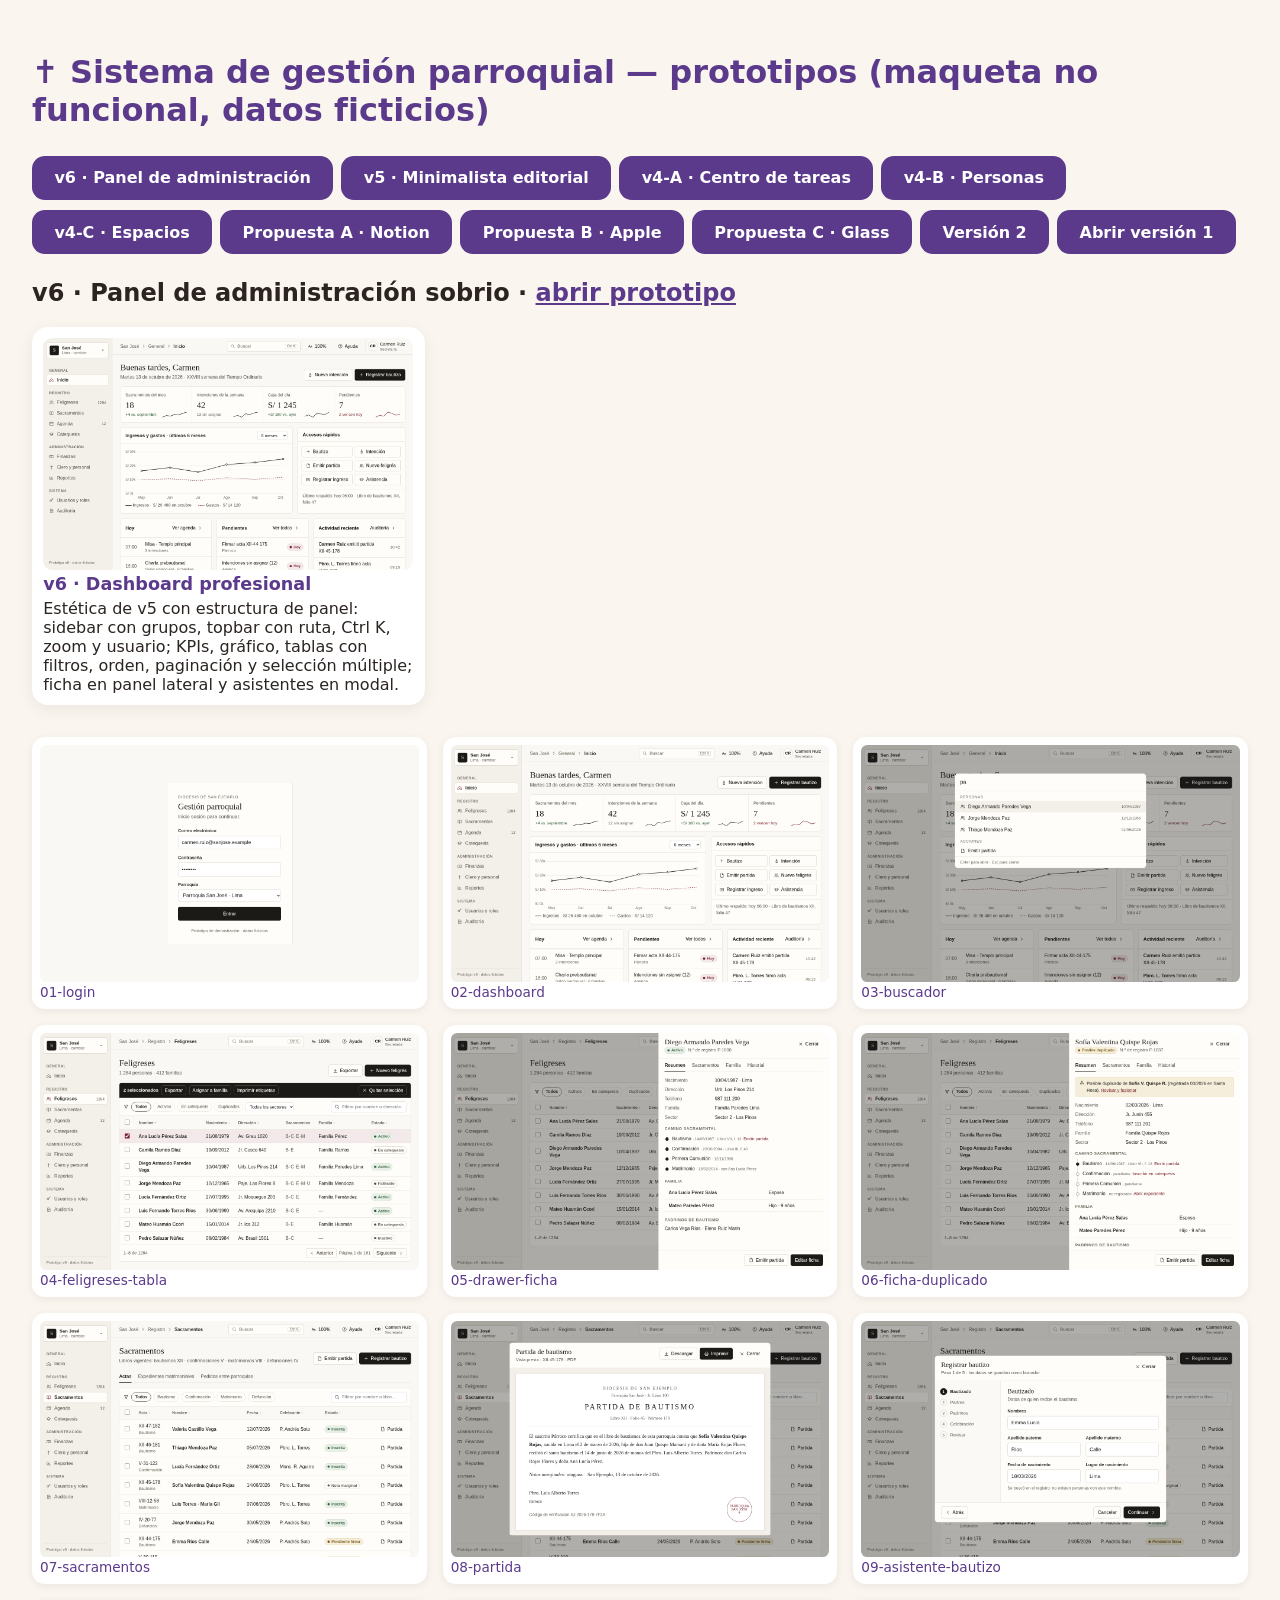
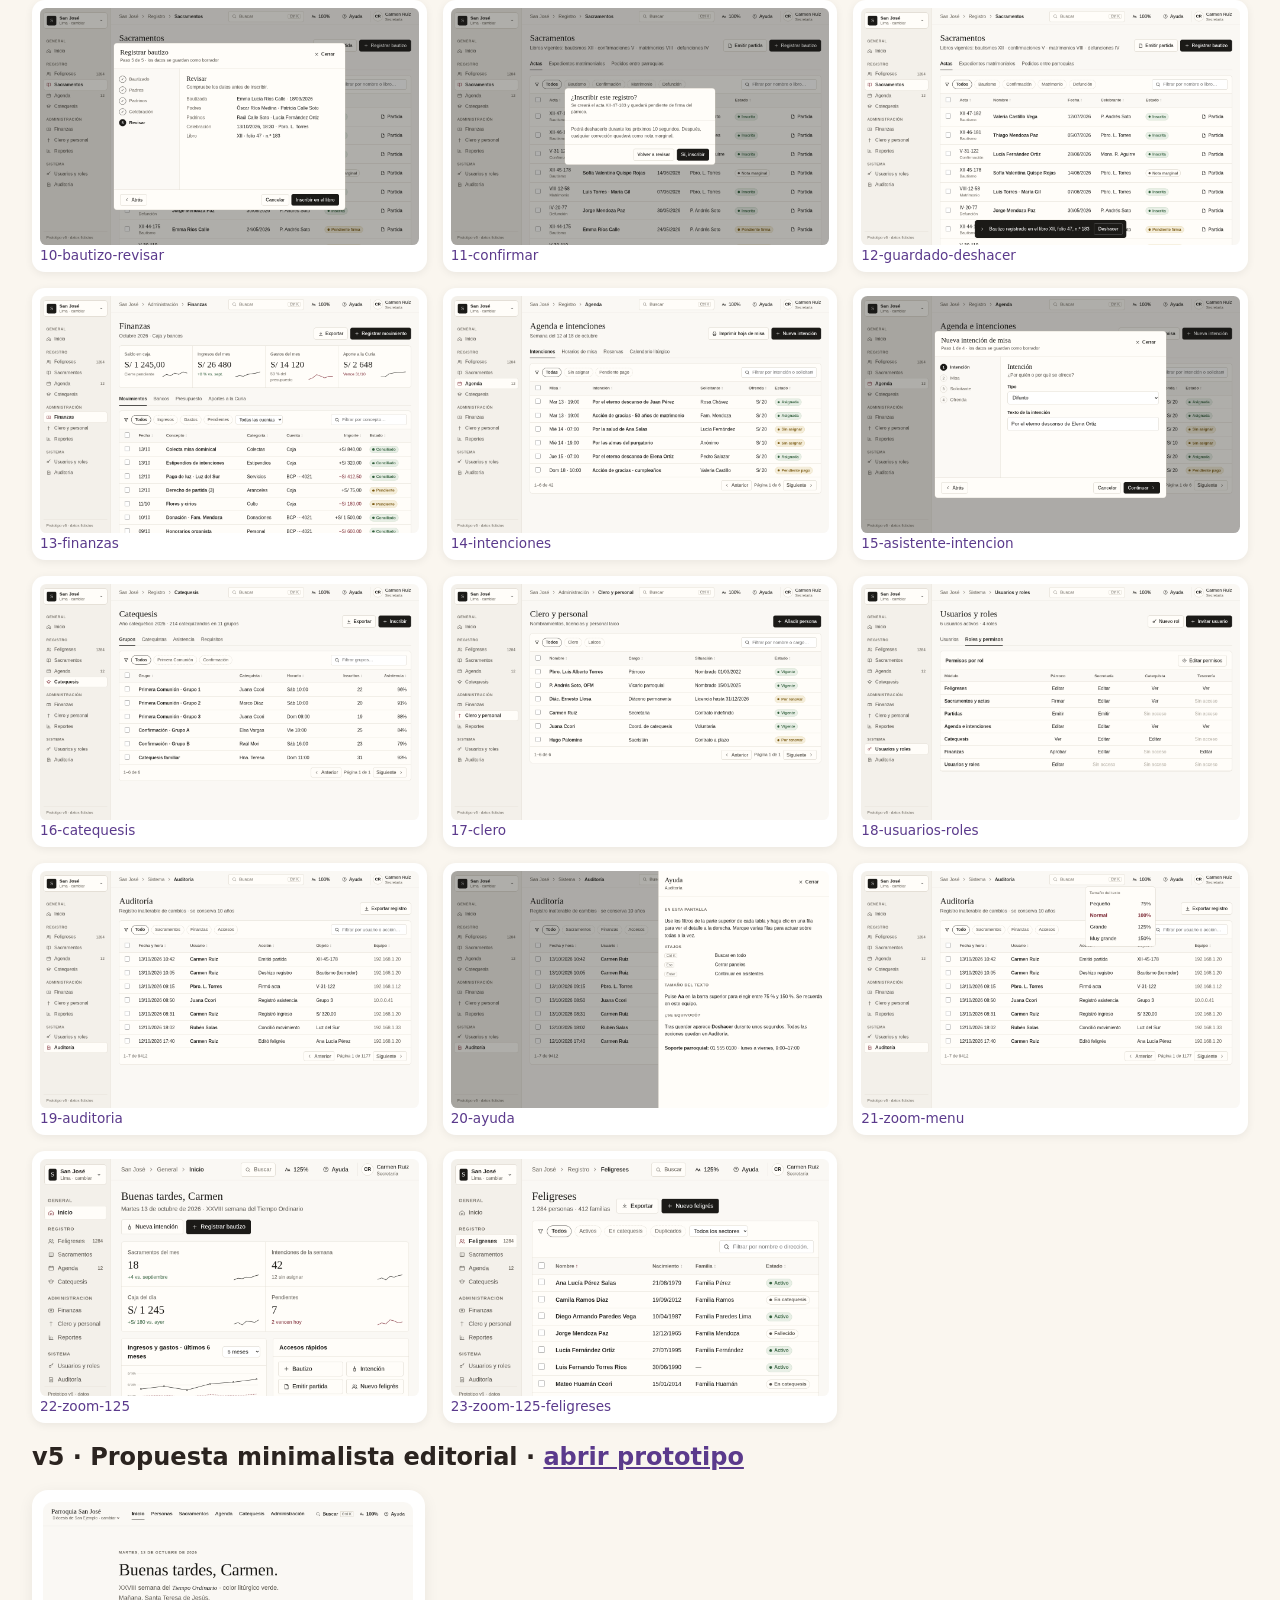
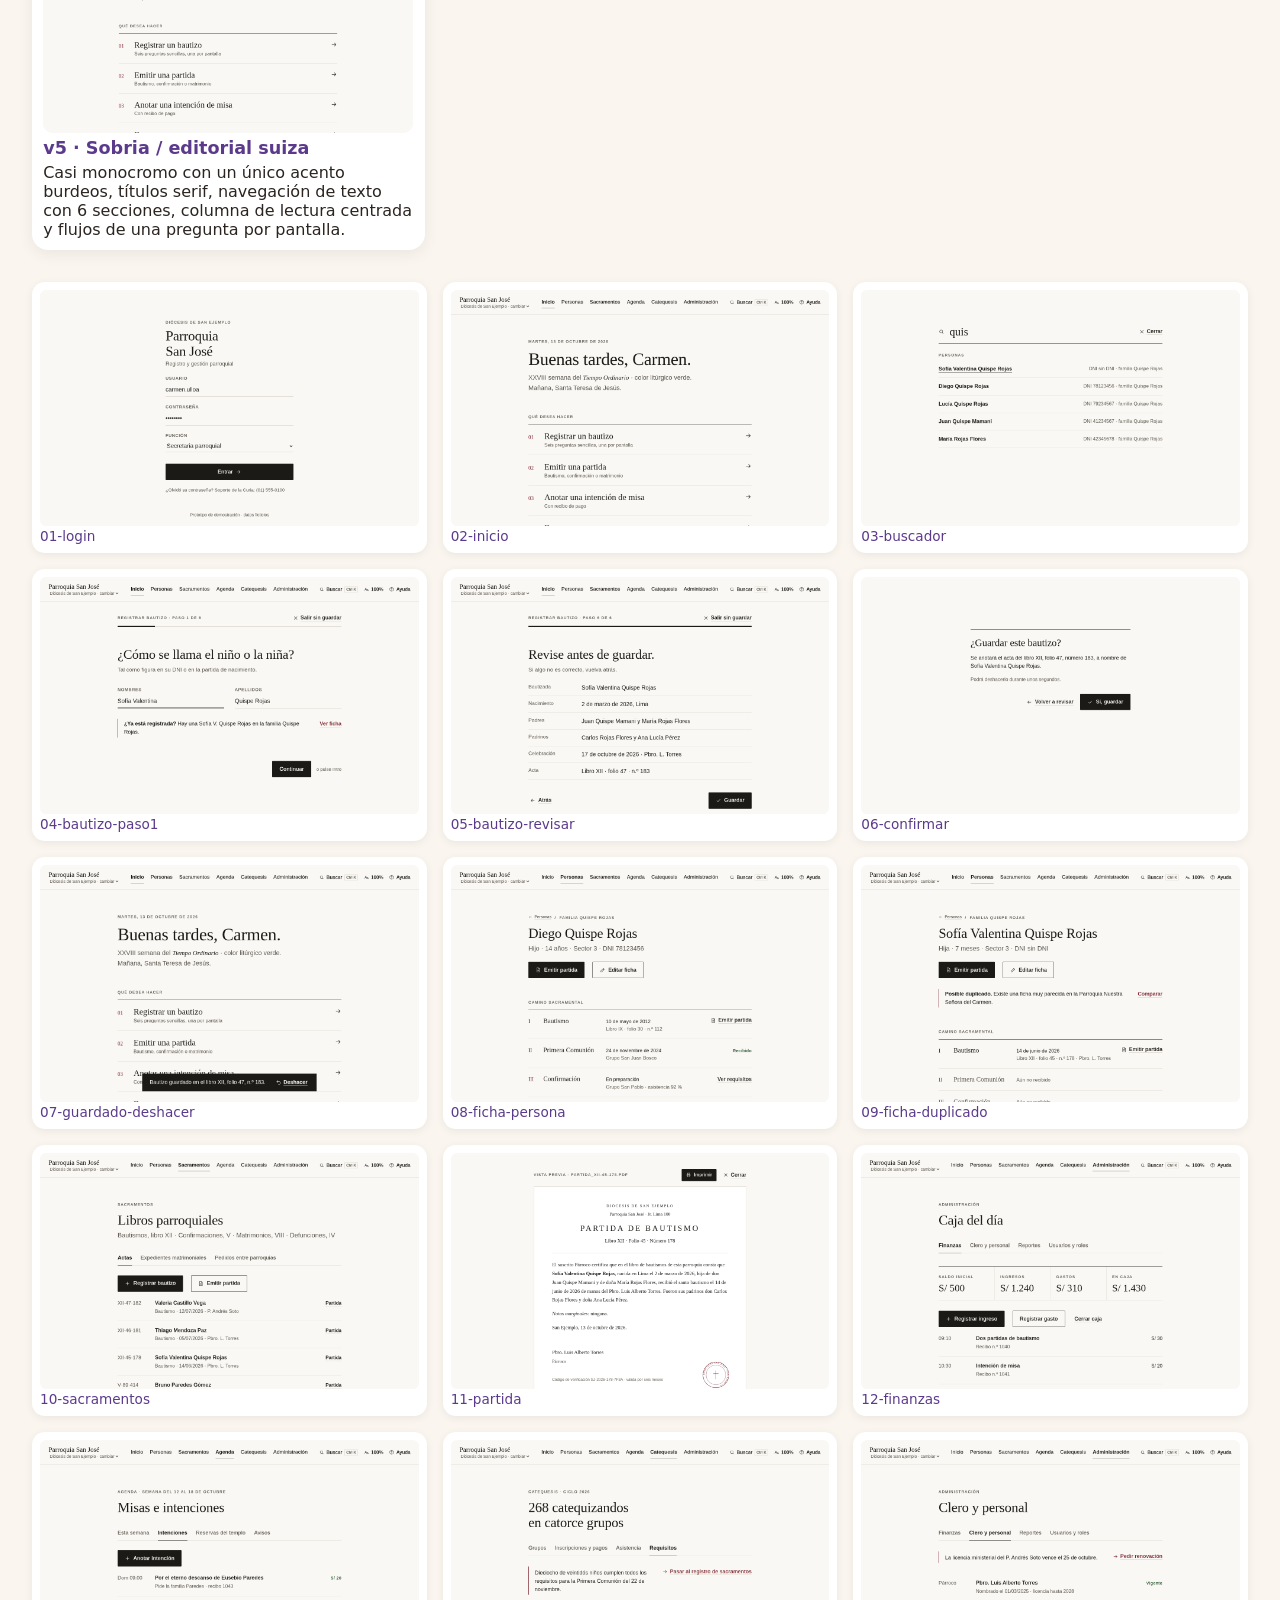
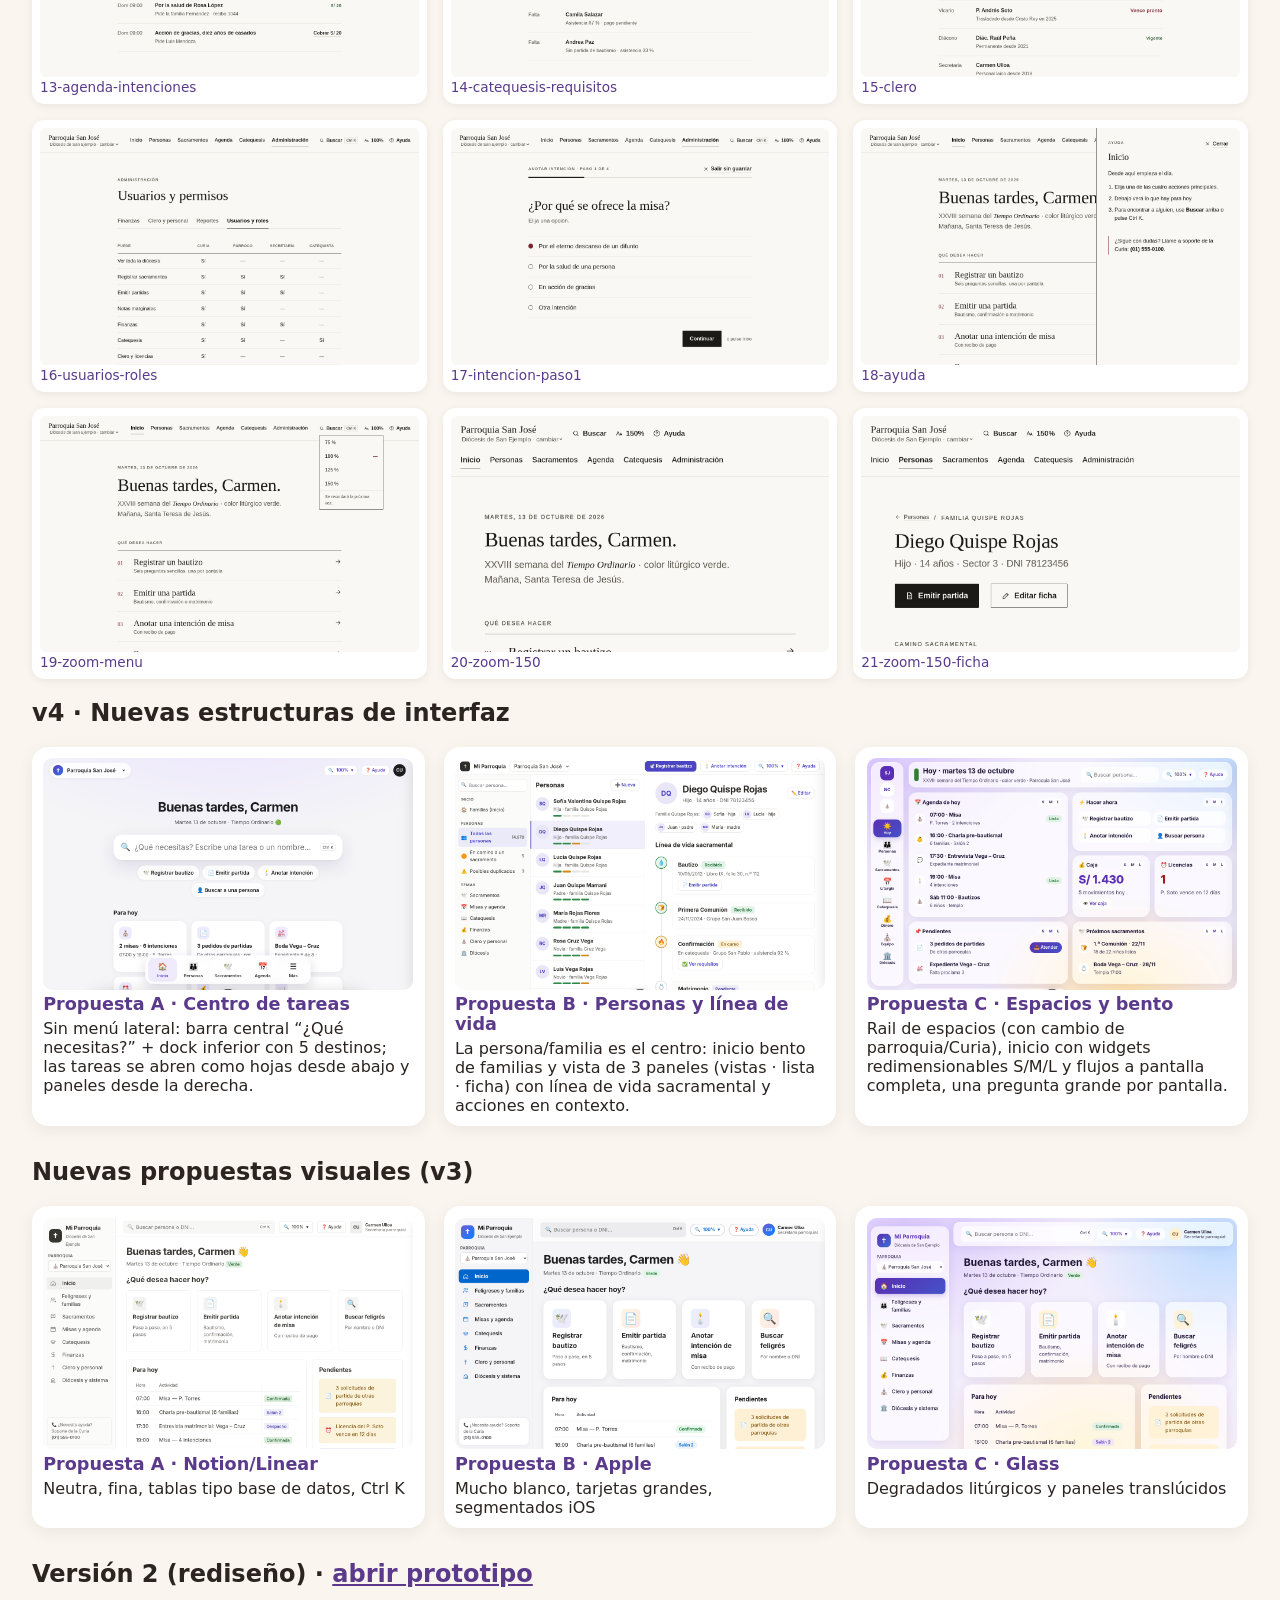
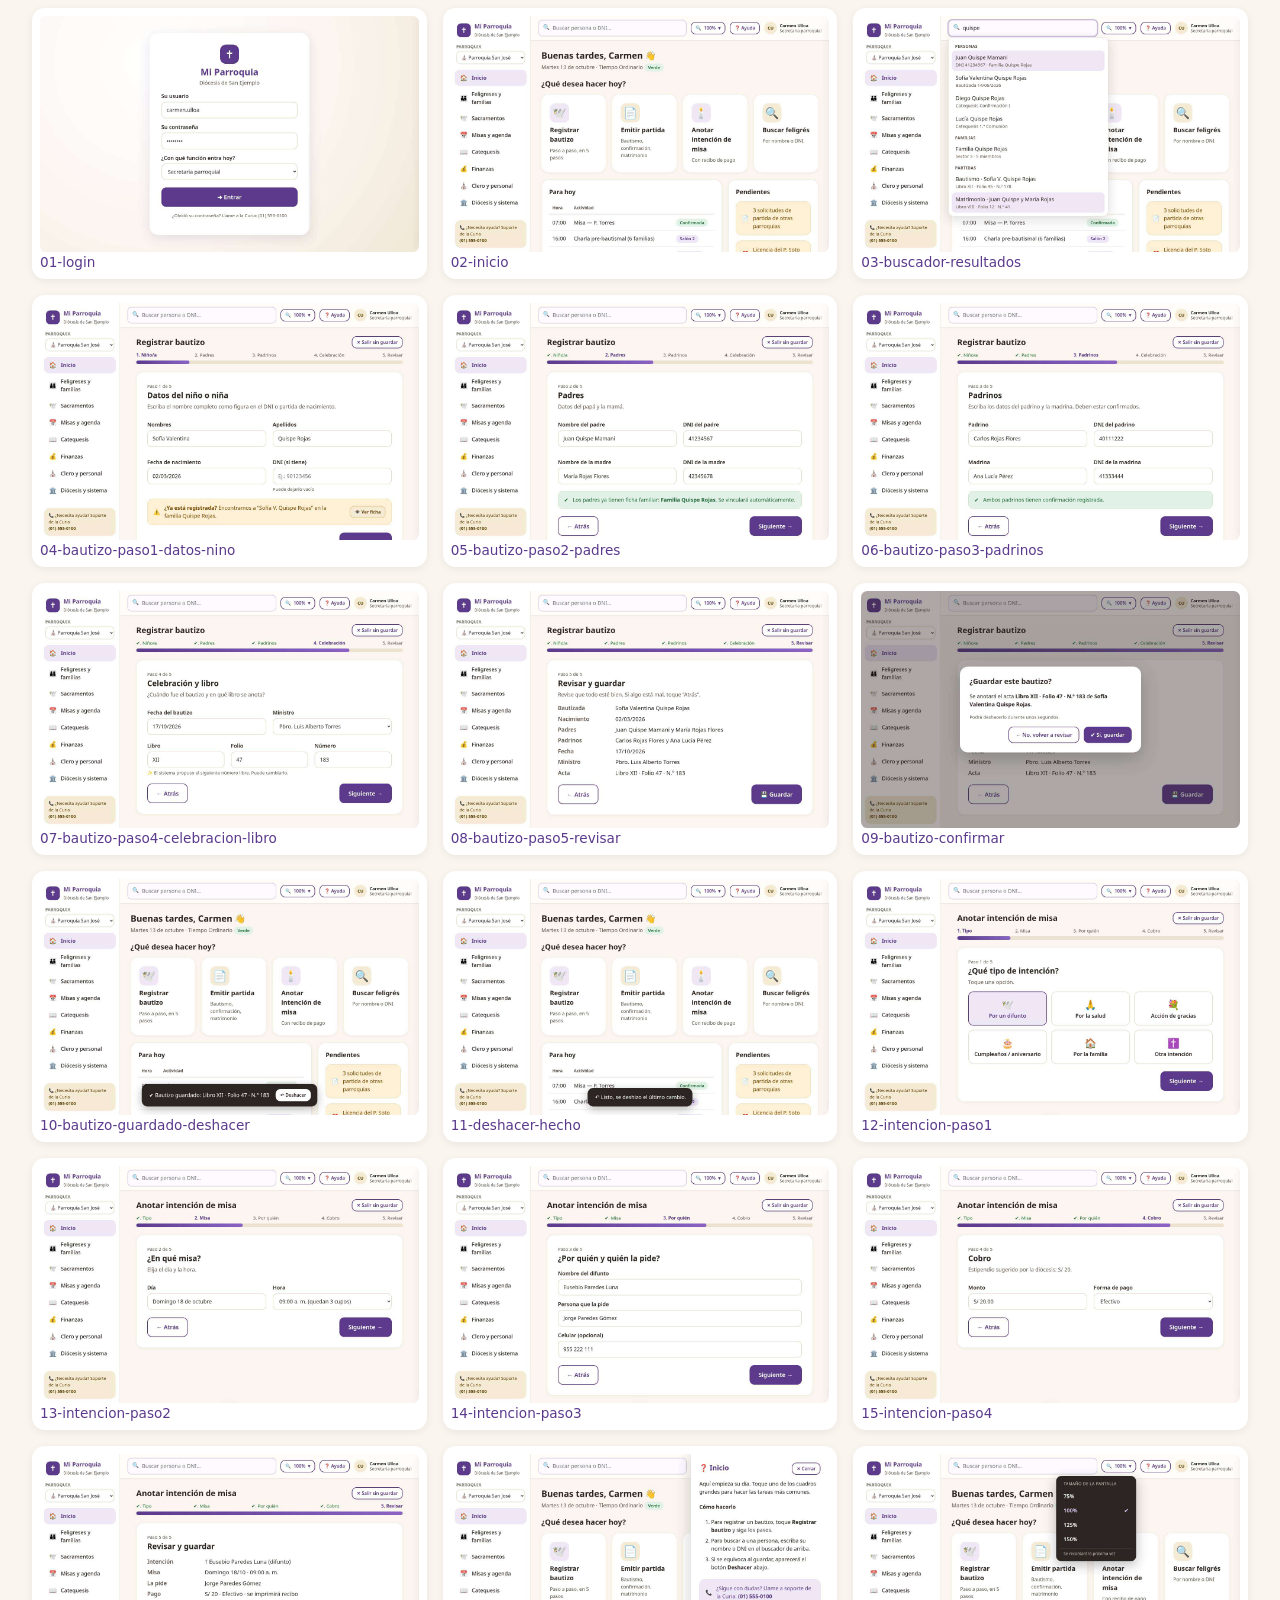
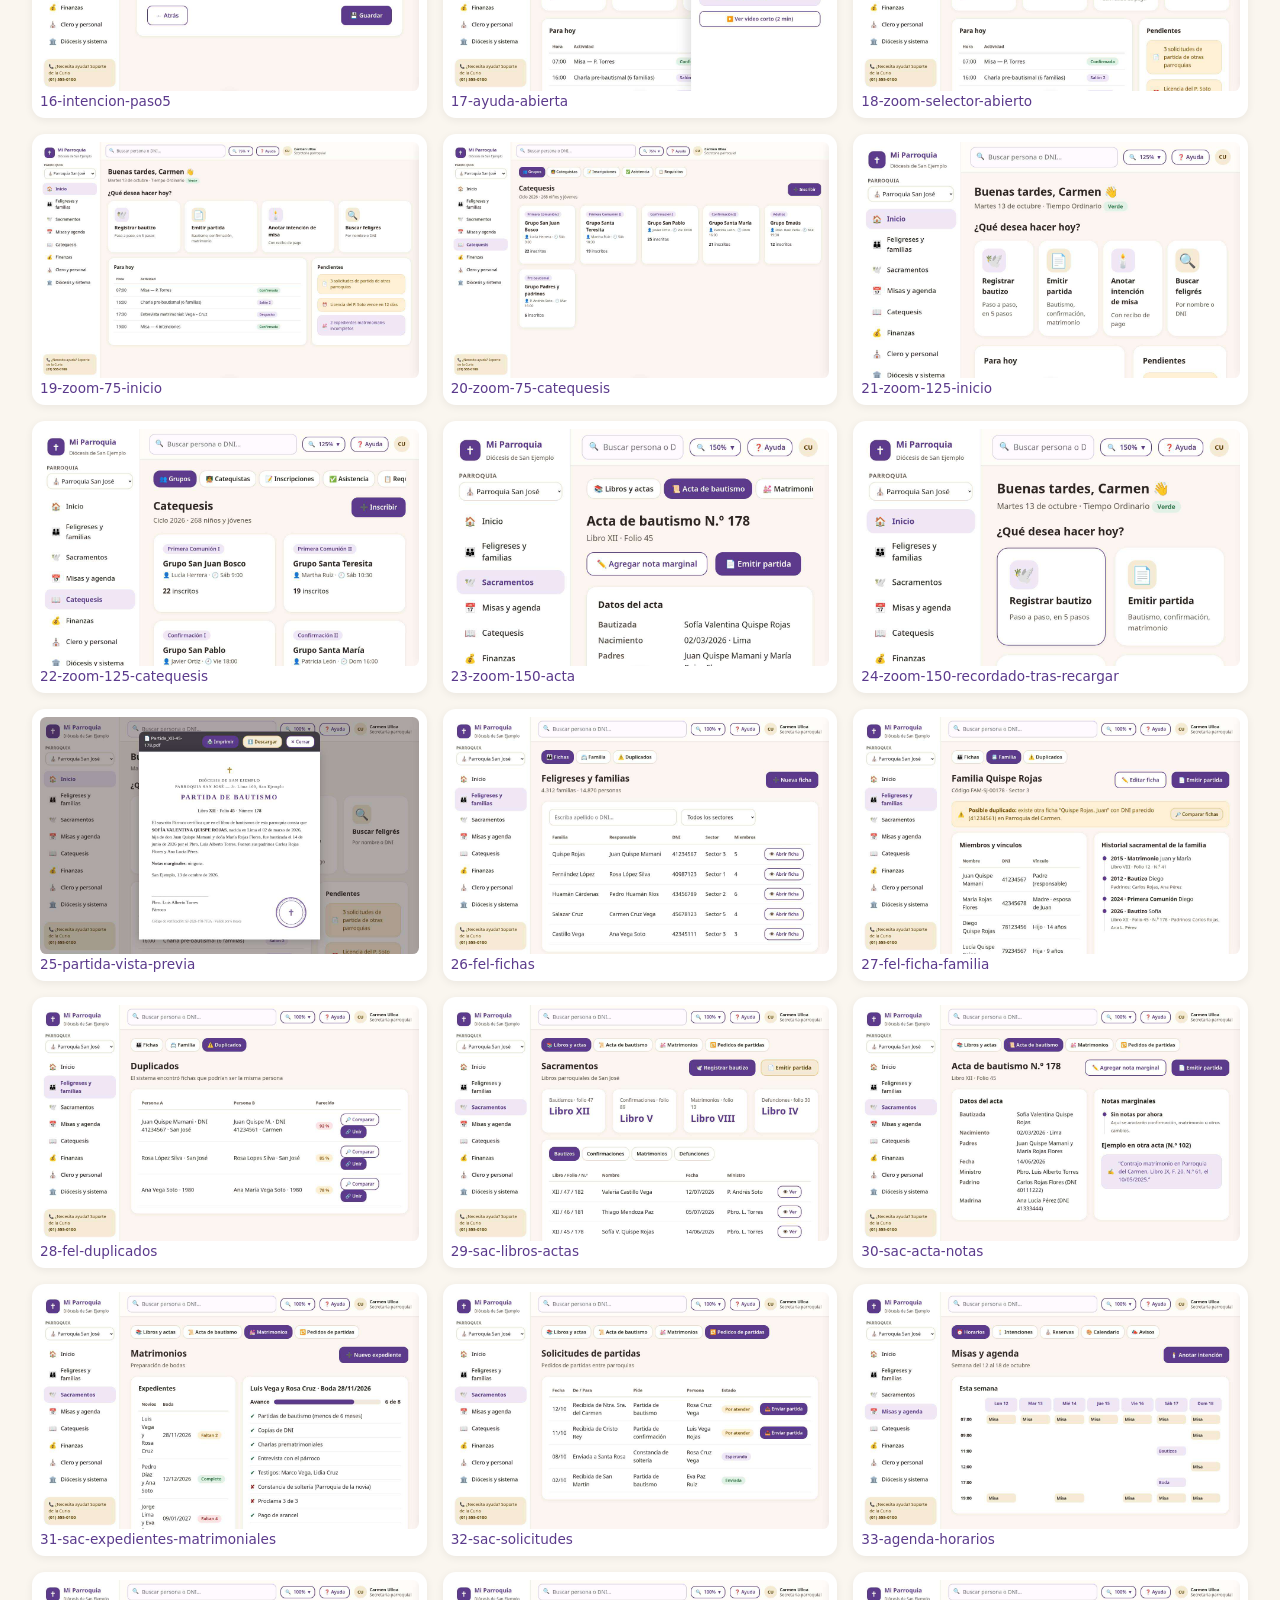
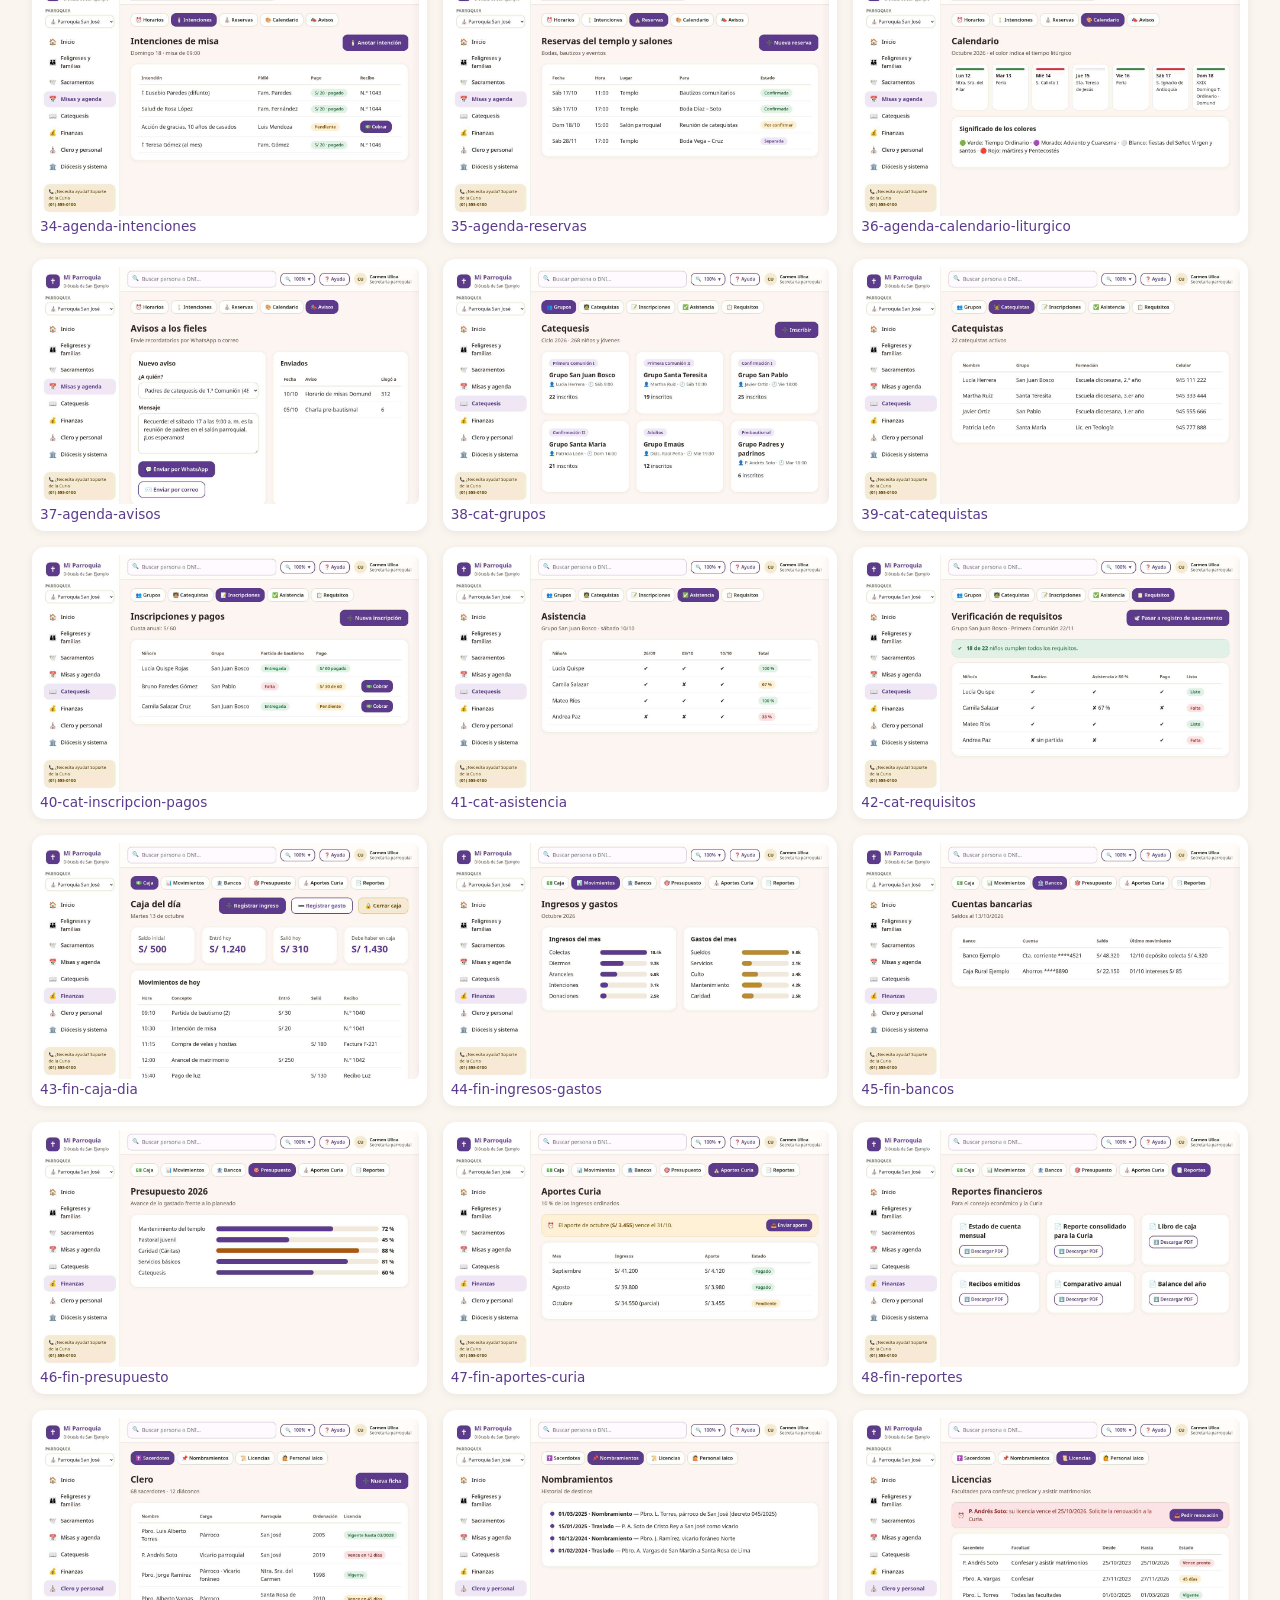
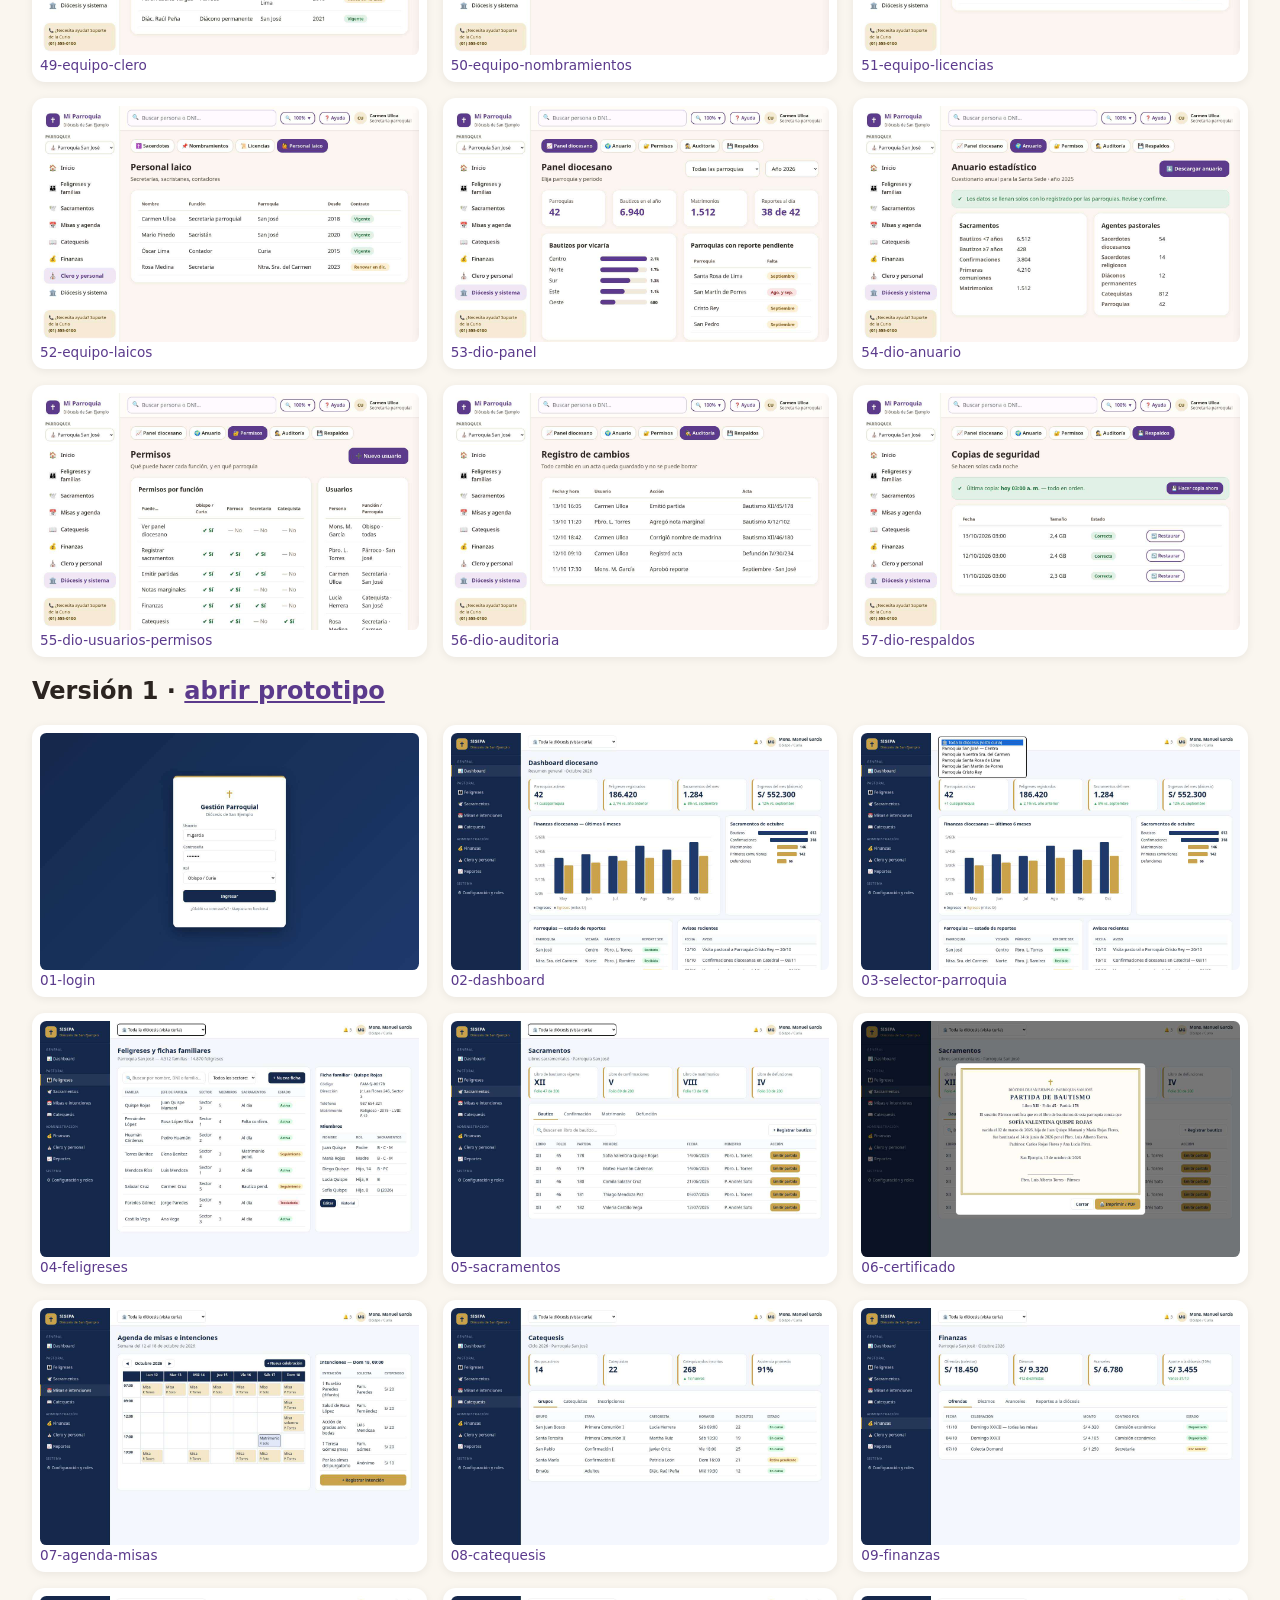
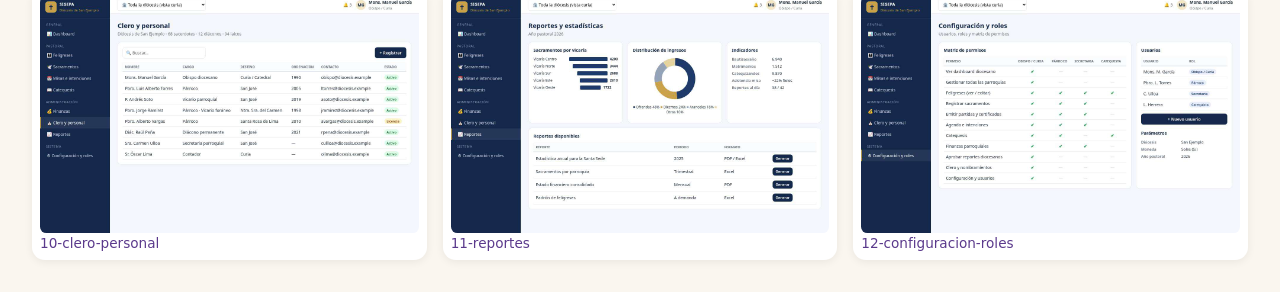
==== commit 1ef2e519: "Add files via upload" ====
--- a/index.html
+++ b/index.html
@@ -1,2 +1,2 @@
 <!DOCTYPE html><html lang="es"><meta charset="utf-8"><meta name="viewport" content="width=device-width"><title>Prototipos — Gestión parroquial</title><style>body{font-family:system-ui,sans-serif;background:#faf6ef;color:#2b2420;margin:0;padding:2rem}h1{color:#5b3a8c}a{color:#5b3a8c}.btns a{display:inline-block;background:#5b3a8c;color:#fff;padding:.8rem 1.4rem;border-radius:.8rem;text-decoration:none;margin:.3rem .5rem .3rem 0;font-weight:600}.g{display:grid;grid-template-columns:repeat(auto-fill,minmax(300px,1fr));gap:1rem}.g a{background:#fff;border-radius:.8rem;padding:.5rem;text-decoration:none;box-shadow:0 2px 8px #0001}.g img{width:100%;border-radius:.4rem;display:block}.g span{font-size:.85rem}</style>
-<h1>✝ Sistema de gestión parroquial — prototipos (maqueta no funcional, datos ficticios)</h1><div class="btns"><a href="v5/">v5 · Minimalista editorial</a><a href="v4-a/">v4-A · Centro de tareas</a><a href="v4-b/">v4-B · Personas</a><a href="v4-c/">v4-C · Espacios</a><a href="v3-notion/">Propuesta A · Notion</a><a href="v3-apple/">Propuesta B · Apple</a><a href="v3-glass/">Propuesta C · Glass</a><a href="v2/">Versión 2</a><a href="v1/">Abrir versión 1</a></div><h2>v5 · Propuesta minimalista editorial · <a href="v5/">abrir prototipo</a></h2><div class="p3"><a class="pc" href="v5/"><img src="img/v5/02-inicio.png"><b>v5 · Sobria / editorial suiza</b><span>Casi monocromo con un único acento burdeos, títulos serif, navegación de texto con 6 secciones, columna de lectura centrada y flujos de una pregunta por pantalla.</span></a></div><div class="g"><a href="img/v5/01-login.png"><img loading="lazy" src="img/v5/01-login.png"><span>01-login</span></a><a href="img/v5/02-inicio.png"><img loading="lazy" src="img/v5/02-inicio.png"><span>02-inicio</span></a><a href="img/v5/03-buscador.png"><img loading="lazy" src="img/v5/03-buscador.png"><span>03-buscador</span></a><a href="img/v5/04-bautizo-paso1.png"><img loading="lazy" src="img/v5/04-bautizo-paso1.png"><span>04-bautizo-paso1</span></a><a href="img/v5/05-bautizo-revisar.png"><img loading="lazy" src="img/v5/05-bautizo-revisar.png"><span>05-bautizo-revisar</span></a><a href="img/v5/06-confirmar.png"><img loading="lazy" src="img/v5/06-confirmar.png"><span>06-confirmar</span></a><a href="img/v5/07-guardado-deshacer.png"><img loading="lazy" src="img/v5/07-guardado-deshacer.png"><span>07-guardado-deshacer</span></a><a href="img/v5/08-ficha-persona.png"><img loading="lazy" src="img/v5/08-ficha-persona.png"><span>08-ficha-persona</span></a><a href="img/v5/09-ficha-duplicado.png"><img loading="lazy" src="img/v5/09-ficha-duplicado.png"><span>09-ficha-duplicado</span></a><a href="img/v5/10-sacramentos.png"><img loading="lazy" src="img/v5/10-sacramentos.png"><span>10-sacramentos</span></a><a href="img/v5/11-partida.png"><img loading="lazy" src="img/v5/11-partida.png"><span>11-partida</span></a><a href="img/v5/12-finanzas.png"><img loading="lazy" src="img/v5/12-finanzas.png"><span>12-finanzas</span></a><a href="img/v5/13-agenda-intenciones.png"><img loading="lazy" src="img/v5/13-agenda-intenciones.png"><span>13-agenda-intenciones</span></a><a href="img/v5/14-catequesis-requisitos.png"><img loading="lazy" src="img/v5/14-catequesis-requisitos.png"><span>14-catequesis-requisitos</span></a><a href="img/v5/15-clero.png"><img loading="lazy" src="img/v5/15-clero.png"><span>15-clero</span></a><a href="img/v5/16-usuarios-roles.png"><img loading="lazy" src="img/v5/16-usuarios-roles.png"><span>16-usuarios-roles</span></a><a href="img/v5/17-intencion-paso1.png"><img loading="lazy" src="img/v5/17-intencion-paso1.png"><span>17-intencion-paso1</span></a><a href="img/v5/18-ayuda.png"><img loading="lazy" src="img/v5/18-ayuda.png"><span>18-ayuda</span></a><a href="img/v5/19-zoom-menu.png"><img loading="lazy" src="img/v5/19-zoom-menu.png"><span>19-zoom-menu</span></a><a href="img/v5/20-zoom-150.png"><img loading="lazy" src="img/v5/20-zoom-150.png"><span>20-zoom-150</span></a><a href="img/v5/21-zoom-150-ficha.png"><img loading="lazy" src="img/v5/21-zoom-150-ficha.png"><span>21-zoom-150-ficha</span></a></div><h2>v4 · Nuevas estructuras de interfaz</h2><div class="p3"><a class="pc" href="v4-a/"><img src="img/v4-a/01-inicio.png"><b>Propuesta A · Centro de tareas</b><span>Sin menú lateral: barra central “¿Qué necesitas?” + dock inferior con 5 destinos; las tareas se abren como hojas desde abajo y paneles desde la derecha.</span></a><a class="pc" href="v4-b/"><img src="img/v4-b/02-lista-ficha-persona.png"><b>Propuesta B · Personas y línea de vida</b><span>La persona/familia es el centro: inicio bento de familias y vista de 3 paneles (vistas · lista · ficha) con línea de vida sacramental y acciones en contexto.</span></a><a class="pc" href="v4-c/"><img src="img/v4-c/01-inicio.png"><b>Propuesta C · Espacios y bento</b><span>Rail de espacios (con cambio de parroquia/Curia), inicio con widgets redimensionables S/M/L y flujos a pantalla completa, una pregunta grande por pantalla.</span></a></div><h2>Nuevas propuestas visuales (v3)</h2><div class="p3"><a class="pc" href="v3-notion/"><img src="img/v3-notion/02-inicio.png"><b>Propuesta A · Notion/Linear</b><span>Neutra, fina, tablas tipo base de datos, Ctrl K</span></a><a class="pc" href="v3-apple/"><img src="img/v3-apple/02-inicio.png"><b>Propuesta B · Apple</b><span>Mucho blanco, tarjetas grandes, segmentados iOS</span></a><a class="pc" href="v3-glass/"><img src="img/v3-glass/02-inicio.png"><b>Propuesta C · Glass</b><span>Degradados litúrgicos y paneles translúcidos</span></a></div><style>.p3{display:grid;grid-template-columns:repeat(3,1fr);gap:1.2rem;margin-bottom:2rem}.pc{background:#fff;border-radius:1rem;padding:.7rem;text-decoration:none;color:#2b2420;box-shadow:0 4px 16px #0001;display:flex;flex-direction:column;gap:.3rem}.pc img{width:100%;border-radius:.6rem}.pc b{font-size:1.1rem;color:#5b3a8c}</style><h2>Versión 2 (rediseño) · <a href="v2/">abrir prototipo</a></h2><div class="g"><a href="img/v2/01-login.jpg"><img loading="lazy" src="img/v2/01-login.jpg"><span>01-login</span></a><a href="img/v2/02-inicio.jpg"><img loading="lazy" src="img/v2/02-inicio.jpg"><span>02-inicio</span></a><a href="img/v2/03-buscador-resultados.jpg"><img loading="lazy" src="img/v2/03-buscador-resultados.jpg"><span>03-buscador-resultados</span></a><a href="img/v2/04-bautizo-paso1-datos-nino.jpg"><img loading="lazy" src="img/v2/04-bautizo-paso1-datos-nino.jpg"><span>04-bautizo-paso1-datos-nino</span></a><a href="img/v2/05-bautizo-paso2-padres.jpg"><img loading="lazy" src="img/v2/05-bautizo-paso2-padres.jpg"><span>05-bautizo-paso2-padres</span></a><a href="img/v2/06-bautizo-paso3-padrinos.jpg"><img loading="lazy" src="img/v2/06-bautizo-paso3-padrinos.jpg"><span>06-bautizo-paso3-padrinos</span></a><a href="img/v2/07-bautizo-paso4-celebracion-libro.jpg"><img loading="lazy" src="img/v2/07-bautizo-paso4-celebracion-libro.jpg"><span>07-bautizo-paso4-celebracion-libro</span></a><a href="img/v2/08-bautizo-paso5-revisar.jpg"><img loading="lazy" src="img/v2/08-bautizo-paso5-revisar.jpg"><span>08-bautizo-paso5-revisar</span></a><a href="img/v2/09-bautizo-confirmar.jpg"><img loading="lazy" src="img/v2/09-bautizo-confirmar.jpg"><span>09-bautizo-confirmar</span></a><a href="img/v2/10-bautizo-guardado-deshacer.jpg"><img loading="lazy" src="img/v2/10-bautizo-guardado-deshacer.jpg"><span>10-bautizo-guardado-deshacer</span></a><a href="img/v2/11-deshacer-hecho.jpg"><img loading="lazy" src="img/v2/11-deshacer-hecho.jpg"><span>11-deshacer-hecho</span></a><a href="img/v2/12-intencion-paso1.jpg"><img loading="lazy" src="img/v2/12-intencion-paso1.jpg"><span>12-intencion-paso1</span></a><a href="img/v2/13-intencion-paso2.jpg"><img loading="lazy" src="img/v2/13-intencion-paso2.jpg"><span>13-intencion-paso2</span></a><a href="img/v2/14-intencion-paso3.jpg"><img loading="lazy" src="img/v2/14-intencion-paso3.jpg"><span>14-intencion-paso3</span></a><a href="img/v2/15-intencion-paso4.jpg"><img loading="lazy" src="img/v2/15-intencion-paso4.jpg"><span>15-intencion-paso4</span></a><a href="img/v2/16-intencion-paso5.jpg"><img loading="lazy" src="img/v2/16-intencion-paso5.jpg"><span>16-intencion-paso5</span></a><a href="img/v2/17-ayuda-abierta.jpg"><img loading="lazy" src="img/v2/17-ayuda-abierta.jpg"><span>17-ayuda-abierta</span></a><a href="img/v2/18-zoom-selector-abierto.jpg"><img loading="lazy" src="img/v2/18-zoom-selector-abierto.jpg"><span>18-zoom-selector-abierto</span></a><a href="img/v2/19-zoom-75-inicio.jpg"><img loading="lazy" src="img/v2/19-zoom-75-inicio.jpg"><span>19-zoom-75-inicio</span></a><a href="img/v2/20-zoom-75-catequesis.jpg"><img loading="lazy" src="img/v2/20-zoom-75-catequesis.jpg"><span>20-zoom-75-catequesis</span></a><a href="img/v2/21-zoom-125-inicio.jpg"><img loading="lazy" src="img/v2/21-zoom-125-inicio.jpg"><span>21-zoom-125-inicio</span></a><a href="img/v2/22-zoom-125-catequesis.jpg"><img loading="lazy" src="img/v2/22-zoom-125-catequesis.jpg"><span>22-zoom-125-catequesis</span></a><a href="img/v2/23-zoom-150-acta.jpg"><img loading="lazy" src="img/v2/23-zoom-150-acta.jpg"><span>23-zoom-150-acta</span></a><a href="img/v2/24-zoom-150-recordado-tras-recargar.jpg"><img loading="lazy" src="img/v2/24-zoom-150-recordado-tras-recargar.jpg"><span>24-zoom-150-recordado-tras-recargar</span></a><a href="img/v2/25-partida-vista-previa.jpg"><img loading="lazy" src="img/v2/25-partida-vista-previa.jpg"><span>25-partida-vista-previa</span></a><a href="img/v2/26-fel-fichas.jpg"><img loading="lazy" src="img/v2/26-fel-fichas.jpg"><span>26-fel-fichas</span></a><a href="img/v2/27-fel-ficha-familia.jpg"><img loading="lazy" src="img/v2/27-fel-ficha-familia.jpg"><span>27-fel-ficha-familia</span></a><a href="img/v2/28-fel-duplicados.jpg"><img loading="lazy" src="img/v2/28-fel-duplicados.jpg"><span>28-fel-duplicados</span></a><a href="img/v2/29-sac-libros-actas.jpg"><img loading="lazy" src="img/v2/29-sac-libros-actas.jpg"><span>29-sac-libros-actas</span></a><a href="img/v2/30-sac-acta-notas.jpg"><img loading="lazy" src="img/v2/30-sac-acta-notas.jpg"><span>30-sac-acta-notas</span></a><a href="img/v2/31-sac-expedientes-matrimoniales.jpg"><img loading="lazy" src="img/v2/31-sac-expedientes-matrimoniales.jpg"><span>31-sac-expedientes-matrimoniales</span></a><a href="img/v2/32-sac-solicitudes.jpg"><img loading="lazy" src="img/v2/32-sac-solicitudes.jpg"><span>32-sac-solicitudes</span></a><a href="img/v2/33-agenda-horarios.jpg"><img loading="lazy" src="img/v2/33-agenda-horarios.jpg"><span>33-agenda-horarios</span></a><a href="img/v2/34-agenda-intenciones.jpg"><img loading="lazy" src="img/v2/34-agenda-intenciones.jpg"><span>34-agenda-intenciones</span></a><a href="img/v2/35-agenda-reservas.jpg"><img loading="lazy" src="img/v2/35-agenda-reservas.jpg"><span>35-agenda-reservas</span></a><a href="img/v2/36-agenda-calendario-liturgico.jpg"><img loading="lazy" src="img/v2/36-agenda-calendario-liturgico.jpg"><span>36-agenda-calendario-liturgico</span></a><a href="img/v2/37-agenda-avisos.jpg"><img loading="lazy" src="img/v2/37-agenda-avisos.jpg"><span>37-agenda-avisos</span></a><a href="img/v2/38-cat-grupos.jpg"><img loading="lazy" src="img/v2/38-cat-grupos.jpg"><span>38-cat-grupos</span></a><a href="img/v2/39-cat-catequistas.jpg"><img loading="lazy" src="img/v2/39-cat-catequistas.jpg"><span>39-cat-catequistas</span></a><a href="img/v2/40-cat-inscripcion-pagos.jpg"><img loading="lazy" src="img/v2/40-cat-inscripcion-pagos.jpg"><span>40-cat-inscripcion-pagos</span></a><a href="img/v2/41-cat-asistencia.jpg"><img loading="lazy" src="img/v2/41-cat-asistencia.jpg"><span>41-cat-asistencia</span></a><a href="img/v2/42-cat-requisitos.jpg"><img loading="lazy" src="img/v2/42-cat-requisitos.jpg"><span>42-cat-requisitos</span></a><a href="img/v2/43-fin-caja-dia.jpg"><img loading="lazy" src="img/v2/43-fin-caja-dia.jpg"><span>43-fin-caja-dia</span></a><a href="img/v2/44-fin-ingresos-gastos.jpg"><img loading="lazy" src="img/v2/44-fin-ingresos-gastos.jpg"><span>44-fin-ingresos-gastos</span></a><a href="img/v2/45-fin-bancos.jpg"><img loading="lazy" src="img/v2/45-fin-bancos.jpg"><span>45-fin-bancos</span></a><a href="img/v2/46-fin-presupuesto.jpg"><img loading="lazy" src="img/v2/46-fin-presupuesto.jpg"><span>46-fin-presupuesto</span></a><a href="img/v2/47-fin-aportes-curia.jpg"><img loading="lazy" src="img/v2/47-fin-aportes-curia.jpg"><span>47-fin-aportes-curia</span></a><a href="img/v2/48-fin-reportes.jpg"><img loading="lazy" src="img/v2/48-fin-reportes.jpg"><span>48-fin-reportes</span></a><a href="img/v2/49-equipo-clero.jpg"><img loading="lazy" src="img/v2/49-equipo-clero.jpg"><span>49-equipo-clero</span></a><a href="img/v2/50-equipo-nombramientos.jpg"><img loading="lazy" src="img/v2/50-equipo-nombramientos.jpg"><span>50-equipo-nombramientos</span></a><a href="img/v2/51-equipo-licencias.jpg"><img loading="lazy" src="img/v2/51-equipo-licencias.jpg"><span>51-equipo-licencias</span></a><a href="img/v2/52-equipo-laicos.jpg"><img loading="lazy" src="img/v2/52-equipo-laicos.jpg"><span>52-equipo-laicos</span></a><a href="img/v2/53-dio-panel.jpg"><img loading="lazy" src="img/v2/53-dio-panel.jpg"><span>53-dio-panel</span></a><a href="img/v2/54-dio-anuario.jpg"><img loading="lazy" src="img/v2/54-dio-anuario.jpg"><span>54-dio-anuario</span></a><a href="img/v2/55-dio-usuarios-permisos.jpg"><img loading="lazy" src="img/v2/55-dio-usuarios-permisos.jpg"><span>55-dio-usuarios-permisos</span></a><a href="img/v2/56-dio-auditoria.jpg"><img loading="lazy" src="img/v2/56-dio-auditoria.jpg"><span>56-dio-auditoria</span></a><a href="img/v2/57-dio-respaldos.jpg"><img loading="lazy" src="img/v2/57-dio-respaldos.jpg"><span>57-dio-respaldos</span></a></div><h2>Versión 1 · <a href="v1/">abrir prototipo</a></h2><div class="g"><a href="img/v1/01-login.jpg"><img loading="lazy" src="img/v1/01-login.jpg"><span>01-login</span></a><a href="img/v1/02-dashboard.jpg"><img loading="lazy" src="img/v1/02-dashboard.jpg"><span>02-dashboard</span></a><a href="img/v1/03-selector-parroquia.jpg"><img loading="lazy" src="img/v1/03-selector-parroquia.jpg"><span>03-selector-parroquia</span></a><a href="img/v1/04-feligreses.jpg"><img loading="lazy" src="img/v1/04-feligreses.jpg"><span>04-feligreses</span></a><a href="img/v1/05-sacramentos.jpg"><img loading="lazy" src="img/v1/05-sacramentos.jpg"><span>05-sacramentos</span></a><a href="img/v1/06-certificado.jpg"><img loading="lazy" src="img/v1/06-certificado.jpg"><span>06-certificado</span></a><a href="img/v1/07-agenda-misas.jpg"><img loading="lazy" src="img/v1/07-agenda-misas.jpg"><span>07-agenda-misas</span></a><a href="img/v1/08-catequesis.jpg"><img loading="lazy" src="img/v1/08-catequesis.jpg"><span>08-catequesis</span></a><a href="img/v1/09-finanzas.jpg"><img loading="lazy" src="img/v1/09-finanzas.jpg"><span>09-finanzas</span></a><a href="img/v1/10-clero-personal.jpg"><img loading="lazy" src="img/v1/10-clero-personal.jpg"><span>10-clero-personal</span></a><a href="img/v1/11-reportes.jpg"><img loading="lazy" src="img/v1/11-reportes.jpg"><span>11-reportes</span></a><a href="img/v1/12-configuracion-roles.jpg"><img loading="lazy" src="img/v1/12-configuracion-roles.jpg"><span>12-configuracion-roles</span></a></div>+<h1>✝ Sistema de gestión parroquial — prototipos (maqueta no funcional, datos ficticios)</h1><div class="btns"><a href="v6/">v6 · Panel de administración</a><a href="v5/">v5 · Minimalista editorial</a><a href="v4-a/">v4-A · Centro de tareas</a><a href="v4-b/">v4-B · Personas</a><a href="v4-c/">v4-C · Espacios</a><a href="v3-notion/">Propuesta A · Notion</a><a href="v3-apple/">Propuesta B · Apple</a><a href="v3-glass/">Propuesta C · Glass</a><a href="v2/">Versión 2</a><a href="v1/">Abrir versión 1</a></div><h2>v6 · Panel de administración sobrio · <a href="v6/">abrir prototipo</a></h2><div class="p3"><a class="pc" href="v6/"><img src="img/v6/02-dashboard.png"><b>v6 · Dashboard profesional</b><span>Estética de v5 con estructura de panel: sidebar con grupos, topbar con ruta, Ctrl K, zoom y usuario; KPIs, gráfico, tablas con filtros, orden, paginación y selección múltiple; ficha en panel lateral y asistentes en modal.</span></a></div><div class="g"><a href="img/v6/01-login.png"><img loading="lazy" src="img/v6/01-login.png"><span>01-login</span></a><a href="img/v6/02-dashboard.png"><img loading="lazy" src="img/v6/02-dashboard.png"><span>02-dashboard</span></a><a href="img/v6/03-buscador.png"><img loading="lazy" src="img/v6/03-buscador.png"><span>03-buscador</span></a><a href="img/v6/04-feligreses-tabla.png"><img loading="lazy" src="img/v6/04-feligreses-tabla.png"><span>04-feligreses-tabla</span></a><a href="img/v6/05-drawer-ficha.png"><img loading="lazy" src="img/v6/05-drawer-ficha.png"><span>05-drawer-ficha</span></a><a href="img/v6/06-ficha-duplicado.png"><img loading="lazy" src="img/v6/06-ficha-duplicado.png"><span>06-ficha-duplicado</span></a><a href="img/v6/07-sacramentos.png"><img loading="lazy" src="img/v6/07-sacramentos.png"><span>07-sacramentos</span></a><a href="img/v6/08-partida.png"><img loading="lazy" src="img/v6/08-partida.png"><span>08-partida</span></a><a href="img/v6/09-asistente-bautizo.png"><img loading="lazy" src="img/v6/09-asistente-bautizo.png"><span>09-asistente-bautizo</span></a><a href="img/v6/10-bautizo-revisar.png"><img loading="lazy" src="img/v6/10-bautizo-revisar.png"><span>10-bautizo-revisar</span></a><a href="img/v6/11-confirmar.png"><img loading="lazy" src="img/v6/11-confirmar.png"><span>11-confirmar</span></a><a href="img/v6/12-guardado-deshacer.png"><img loading="lazy" src="img/v6/12-guardado-deshacer.png"><span>12-guardado-deshacer</span></a><a href="img/v6/13-finanzas.png"><img loading="lazy" src="img/v6/13-finanzas.png"><span>13-finanzas</span></a><a href="img/v6/14-intenciones.png"><img loading="lazy" src="img/v6/14-intenciones.png"><span>14-intenciones</span></a><a href="img/v6/15-asistente-intencion.png"><img loading="lazy" src="img/v6/15-asistente-intencion.png"><span>15-asistente-intencion</span></a><a href="img/v6/16-catequesis.png"><img loading="lazy" src="img/v6/16-catequesis.png"><span>16-catequesis</span></a><a href="img/v6/17-clero.png"><img loading="lazy" src="img/v6/17-clero.png"><span>17-clero</span></a><a href="img/v6/18-usuarios-roles.png"><img loading="lazy" src="img/v6/18-usuarios-roles.png"><span>18-usuarios-roles</span></a><a href="img/v6/19-auditoria.png"><img loading="lazy" src="img/v6/19-auditoria.png"><span>19-auditoria</span></a><a href="img/v6/20-ayuda.png"><img loading="lazy" src="img/v6/20-ayuda.png"><span>20-ayuda</span></a><a href="img/v6/21-zoom-menu.png"><img loading="lazy" src="img/v6/21-zoom-menu.png"><span>21-zoom-menu</span></a><a href="img/v6/22-zoom-125.png"><img loading="lazy" src="img/v6/22-zoom-125.png"><span>22-zoom-125</span></a><a href="img/v6/23-zoom-125-feligreses.png"><img loading="lazy" src="img/v6/23-zoom-125-feligreses.png"><span>23-zoom-125-feligreses</span></a></div><h2>v5 · Propuesta minimalista editorial · <a href="v5/">abrir prototipo</a></h2><div class="p3"><a class="pc" href="v5/"><img src="img/v5/02-inicio.png"><b>v5 · Sobria / editorial suiza</b><span>Casi monocromo con un único acento burdeos, títulos serif, navegación de texto con 6 secciones, columna de lectura centrada y flujos de una pregunta por pantalla.</span></a></div><div class="g"><a href="img/v5/01-login.png"><img loading="lazy" src="img/v5/01-login.png"><span>01-login</span></a><a href="img/v5/02-inicio.png"><img loading="lazy" src="img/v5/02-inicio.png"><span>02-inicio</span></a><a href="img/v5/03-buscador.png"><img loading="lazy" src="img/v5/03-buscador.png"><span>03-buscador</span></a><a href="img/v5/04-bautizo-paso1.png"><img loading="lazy" src="img/v5/04-bautizo-paso1.png"><span>04-bautizo-paso1</span></a><a href="img/v5/05-bautizo-revisar.png"><img loading="lazy" src="img/v5/05-bautizo-revisar.png"><span>05-bautizo-revisar</span></a><a href="img/v5/06-confirmar.png"><img loading="lazy" src="img/v5/06-confirmar.png"><span>06-confirmar</span></a><a href="img/v5/07-guardado-deshacer.png"><img loading="lazy" src="img/v5/07-guardado-deshacer.png"><span>07-guardado-deshacer</span></a><a href="img/v5/08-ficha-persona.png"><img loading="lazy" src="img/v5/08-ficha-persona.png"><span>08-ficha-persona</span></a><a href="img/v5/09-ficha-duplicado.png"><img loading="lazy" src="img/v5/09-ficha-duplicado.png"><span>09-ficha-duplicado</span></a><a href="img/v5/10-sacramentos.png"><img loading="lazy" src="img/v5/10-sacramentos.png"><span>10-sacramentos</span></a><a href="img/v5/11-partida.png"><img loading="lazy" src="img/v5/11-partida.png"><span>11-partida</span></a><a href="img/v5/12-finanzas.png"><img loading="lazy" src="img/v5/12-finanzas.png"><span>12-finanzas</span></a><a href="img/v5/13-agenda-intenciones.png"><img loading="lazy" src="img/v5/13-agenda-intenciones.png"><span>13-agenda-intenciones</span></a><a href="img/v5/14-catequesis-requisitos.png"><img loading="lazy" src="img/v5/14-catequesis-requisitos.png"><span>14-catequesis-requisitos</span></a><a href="img/v5/15-clero.png"><img loading="lazy" src="img/v5/15-clero.png"><span>15-clero</span></a><a href="img/v5/16-usuarios-roles.png"><img loading="lazy" src="img/v5/16-usuarios-roles.png"><span>16-usuarios-roles</span></a><a href="img/v5/17-intencion-paso1.png"><img loading="lazy" src="img/v5/17-intencion-paso1.png"><span>17-intencion-paso1</span></a><a href="img/v5/18-ayuda.png"><img loading="lazy" src="img/v5/18-ayuda.png"><span>18-ayuda</span></a><a href="img/v5/19-zoom-menu.png"><img loading="lazy" src="img/v5/19-zoom-menu.png"><span>19-zoom-menu</span></a><a href="img/v5/20-zoom-150.png"><img loading="lazy" src="img/v5/20-zoom-150.png"><span>20-zoom-150</span></a><a href="img/v5/21-zoom-150-ficha.png"><img loading="lazy" src="img/v5/21-zoom-150-ficha.png"><span>21-zoom-150-ficha</span></a></div><h2>v4 · Nuevas estructuras de interfaz</h2><div class="p3"><a class="pc" href="v4-a/"><img src="img/v4-a/01-inicio.png"><b>Propuesta A · Centro de tareas</b><span>Sin menú lateral: barra central “¿Qué necesitas?” + dock inferior con 5 destinos; las tareas se abren como hojas desde abajo y paneles desde la derecha.</span></a><a class="pc" href="v4-b/"><img src="img/v4-b/02-lista-ficha-persona.png"><b>Propuesta B · Personas y línea de vida</b><span>La persona/familia es el centro: inicio bento de familias y vista de 3 paneles (vistas · lista · ficha) con línea de vida sacramental y acciones en contexto.</span></a><a class="pc" href="v4-c/"><img src="img/v4-c/01-inicio.png"><b>Propuesta C · Espacios y bento</b><span>Rail de espacios (con cambio de parroquia/Curia), inicio con widgets redimensionables S/M/L y flujos a pantalla completa, una pregunta grande por pantalla.</span></a></div><h2>Nuevas propuestas visuales (v3)</h2><div class="p3"><a class="pc" href="v3-notion/"><img src="img/v3-notion/02-inicio.png"><b>Propuesta A · Notion/Linear</b><span>Neutra, fina, tablas tipo base de datos, Ctrl K</span></a><a class="pc" href="v3-apple/"><img src="img/v3-apple/02-inicio.png"><b>Propuesta B · Apple</b><span>Mucho blanco, tarjetas grandes, segmentados iOS</span></a><a class="pc" href="v3-glass/"><img src="img/v3-glass/02-inicio.png"><b>Propuesta C · Glass</b><span>Degradados litúrgicos y paneles translúcidos</span></a></div><style>.p3{display:grid;grid-template-columns:repeat(3,1fr);gap:1.2rem;margin-bottom:2rem}.pc{background:#fff;border-radius:1rem;padding:.7rem;text-decoration:none;color:#2b2420;box-shadow:0 4px 16px #0001;display:flex;flex-direction:column;gap:.3rem}.pc img{width:100%;border-radius:.6rem}.pc b{font-size:1.1rem;color:#5b3a8c}</style><h2>Versión 2 (rediseño) · <a href="v2/">abrir prototipo</a></h2><div class="g"><a href="img/v2/01-login.jpg"><img loading="lazy" src="img/v2/01-login.jpg"><span>01-login</span></a><a href="img/v2/02-inicio.jpg"><img loading="lazy" src="img/v2/02-inicio.jpg"><span>02-inicio</span></a><a href="img/v2/03-buscador-resultados.jpg"><img loading="lazy" src="img/v2/03-buscador-resultados.jpg"><span>03-buscador-resultados</span></a><a href="img/v2/04-bautizo-paso1-datos-nino.jpg"><img loading="lazy" src="img/v2/04-bautizo-paso1-datos-nino.jpg"><span>04-bautizo-paso1-datos-nino</span></a><a href="img/v2/05-bautizo-paso2-padres.jpg"><img loading="lazy" src="img/v2/05-bautizo-paso2-padres.jpg"><span>05-bautizo-paso2-padres</span></a><a href="img/v2/06-bautizo-paso3-padrinos.jpg"><img loading="lazy" src="img/v2/06-bautizo-paso3-padrinos.jpg"><span>06-bautizo-paso3-padrinos</span></a><a href="img/v2/07-bautizo-paso4-celebracion-libro.jpg"><img loading="lazy" src="img/v2/07-bautizo-paso4-celebracion-libro.jpg"><span>07-bautizo-paso4-celebracion-libro</span></a><a href="img/v2/08-bautizo-paso5-revisar.jpg"><img loading="lazy" src="img/v2/08-bautizo-paso5-revisar.jpg"><span>08-bautizo-paso5-revisar</span></a><a href="img/v2/09-bautizo-confirmar.jpg"><img loading="lazy" src="img/v2/09-bautizo-confirmar.jpg"><span>09-bautizo-confirmar</span></a><a href="img/v2/10-bautizo-guardado-deshacer.jpg"><img loading="lazy" src="img/v2/10-bautizo-guardado-deshacer.jpg"><span>10-bautizo-guardado-deshacer</span></a><a href="img/v2/11-deshacer-hecho.jpg"><img loading="lazy" src="img/v2/11-deshacer-hecho.jpg"><span>11-deshacer-hecho</span></a><a href="img/v2/12-intencion-paso1.jpg"><img loading="lazy" src="img/v2/12-intencion-paso1.jpg"><span>12-intencion-paso1</span></a><a href="img/v2/13-intencion-paso2.jpg"><img loading="lazy" src="img/v2/13-intencion-paso2.jpg"><span>13-intencion-paso2</span></a><a href="img/v2/14-intencion-paso3.jpg"><img loading="lazy" src="img/v2/14-intencion-paso3.jpg"><span>14-intencion-paso3</span></a><a href="img/v2/15-intencion-paso4.jpg"><img loading="lazy" src="img/v2/15-intencion-paso4.jpg"><span>15-intencion-paso4</span></a><a href="img/v2/16-intencion-paso5.jpg"><img loading="lazy" src="img/v2/16-intencion-paso5.jpg"><span>16-intencion-paso5</span></a><a href="img/v2/17-ayuda-abierta.jpg"><img loading="lazy" src="img/v2/17-ayuda-abierta.jpg"><span>17-ayuda-abierta</span></a><a href="img/v2/18-zoom-selector-abierto.jpg"><img loading="lazy" src="img/v2/18-zoom-selector-abierto.jpg"><span>18-zoom-selector-abierto</span></a><a href="img/v2/19-zoom-75-inicio.jpg"><img loading="lazy" src="img/v2/19-zoom-75-inicio.jpg"><span>19-zoom-75-inicio</span></a><a href="img/v2/20-zoom-75-catequesis.jpg"><img loading="lazy" src="img/v2/20-zoom-75-catequesis.jpg"><span>20-zoom-75-catequesis</span></a><a href="img/v2/21-zoom-125-inicio.jpg"><img loading="lazy" src="img/v2/21-zoom-125-inicio.jpg"><span>21-zoom-125-inicio</span></a><a href="img/v2/22-zoom-125-catequesis.jpg"><img loading="lazy" src="img/v2/22-zoom-125-catequesis.jpg"><span>22-zoom-125-catequesis</span></a><a href="img/v2/23-zoom-150-acta.jpg"><img loading="lazy" src="img/v2/23-zoom-150-acta.jpg"><span>23-zoom-150-acta</span></a><a href="img/v2/24-zoom-150-recordado-tras-recargar.jpg"><img loading="lazy" src="img/v2/24-zoom-150-recordado-tras-recargar.jpg"><span>24-zoom-150-recordado-tras-recargar</span></a><a href="img/v2/25-partida-vista-previa.jpg"><img loading="lazy" src="img/v2/25-partida-vista-previa.jpg"><span>25-partida-vista-previa</span></a><a href="img/v2/26-fel-fichas.jpg"><img loading="lazy" src="img/v2/26-fel-fichas.jpg"><span>26-fel-fichas</span></a><a href="img/v2/27-fel-ficha-familia.jpg"><img loading="lazy" src="img/v2/27-fel-ficha-familia.jpg"><span>27-fel-ficha-familia</span></a><a href="img/v2/28-fel-duplicados.jpg"><img loading="lazy" src="img/v2/28-fel-duplicados.jpg"><span>28-fel-duplicados</span></a><a href="img/v2/29-sac-libros-actas.jpg"><img loading="lazy" src="img/v2/29-sac-libros-actas.jpg"><span>29-sac-libros-actas</span></a><a href="img/v2/30-sac-acta-notas.jpg"><img loading="lazy" src="img/v2/30-sac-acta-notas.jpg"><span>30-sac-acta-notas</span></a><a href="img/v2/31-sac-expedientes-matrimoniales.jpg"><img loading="lazy" src="img/v2/31-sac-expedientes-matrimoniales.jpg"><span>31-sac-expedientes-matrimoniales</span></a><a href="img/v2/32-sac-solicitudes.jpg"><img loading="lazy" src="img/v2/32-sac-solicitudes.jpg"><span>32-sac-solicitudes</span></a><a href="img/v2/33-agenda-horarios.jpg"><img loading="lazy" src="img/v2/33-agenda-horarios.jpg"><span>33-agenda-horarios</span></a><a href="img/v2/34-agenda-intenciones.jpg"><img loading="lazy" src="img/v2/34-agenda-intenciones.jpg"><span>34-agenda-intenciones</span></a><a href="img/v2/35-agenda-reservas.jpg"><img loading="lazy" src="img/v2/35-agenda-reservas.jpg"><span>35-agenda-reservas</span></a><a href="img/v2/36-agenda-calendario-liturgico.jpg"><img loading="lazy" src="img/v2/36-agenda-calendario-liturgico.jpg"><span>36-agenda-calendario-liturgico</span></a><a href="img/v2/37-agenda-avisos.jpg"><img loading="lazy" src="img/v2/37-agenda-avisos.jpg"><span>37-agenda-avisos</span></a><a href="img/v2/38-cat-grupos.jpg"><img loading="lazy" src="img/v2/38-cat-grupos.jpg"><span>38-cat-grupos</span></a><a href="img/v2/39-cat-catequistas.jpg"><img loading="lazy" src="img/v2/39-cat-catequistas.jpg"><span>39-cat-catequistas</span></a><a href="img/v2/40-cat-inscripcion-pagos.jpg"><img loading="lazy" src="img/v2/40-cat-inscripcion-pagos.jpg"><span>40-cat-inscripcion-pagos</span></a><a href="img/v2/41-cat-asistencia.jpg"><img loading="lazy" src="img/v2/41-cat-asistencia.jpg"><span>41-cat-asistencia</span></a><a href="img/v2/42-cat-requisitos.jpg"><img loading="lazy" src="img/v2/42-cat-requisitos.jpg"><span>42-cat-requisitos</span></a><a href="img/v2/43-fin-caja-dia.jpg"><img loading="lazy" src="img/v2/43-fin-caja-dia.jpg"><span>43-fin-caja-dia</span></a><a href="img/v2/44-fin-ingresos-gastos.jpg"><img loading="lazy" src="img/v2/44-fin-ingresos-gastos.jpg"><span>44-fin-ingresos-gastos</span></a><a href="img/v2/45-fin-bancos.jpg"><img loading="lazy" src="img/v2/45-fin-bancos.jpg"><span>45-fin-bancos</span></a><a href="img/v2/46-fin-presupuesto.jpg"><img loading="lazy" src="img/v2/46-fin-presupuesto.jpg"><span>46-fin-presupuesto</span></a><a href="img/v2/47-fin-aportes-curia.jpg"><img loading="lazy" src="img/v2/47-fin-aportes-curia.jpg"><span>47-fin-aportes-curia</span></a><a href="img/v2/48-fin-reportes.jpg"><img loading="lazy" src="img/v2/48-fin-reportes.jpg"><span>48-fin-reportes</span></a><a href="img/v2/49-equipo-clero.jpg"><img loading="lazy" src="img/v2/49-equipo-clero.jpg"><span>49-equipo-clero</span></a><a href="img/v2/50-equipo-nombramientos.jpg"><img loading="lazy" src="img/v2/50-equipo-nombramientos.jpg"><span>50-equipo-nombramientos</span></a><a href="img/v2/51-equipo-licencias.jpg"><img loading="lazy" src="img/v2/51-equipo-licencias.jpg"><span>51-equipo-licencias</span></a><a href="img/v2/52-equipo-laicos.jpg"><img loading="lazy" src="img/v2/52-equipo-laicos.jpg"><span>52-equipo-laicos</span></a><a href="img/v2/53-dio-panel.jpg"><img loading="lazy" src="img/v2/53-dio-panel.jpg"><span>53-dio-panel</span></a><a href="img/v2/54-dio-anuario.jpg"><img loading="lazy" src="img/v2/54-dio-anuario.jpg"><span>54-dio-anuario</span></a><a href="img/v2/55-dio-usuarios-permisos.jpg"><img loading="lazy" src="img/v2/55-dio-usuarios-permisos.jpg"><span>55-dio-usuarios-permisos</span></a><a href="img/v2/56-dio-auditoria.jpg"><img loading="lazy" src="img/v2/56-dio-auditoria.jpg"><span>56-dio-auditoria</span></a><a href="img/v2/57-dio-respaldos.jpg"><img loading="lazy" src="img/v2/57-dio-respaldos.jpg"><span>57-dio-respaldos</span></a></div><h2>Versión 1 · <a href="v1/">abrir prototipo</a></h2><div class="g"><a href="img/v1/01-login.jpg"><img loading="lazy" src="img/v1/01-login.jpg"><span>01-login</span></a><a href="img/v1/02-dashboard.jpg"><img loading="lazy" src="img/v1/02-dashboard.jpg"><span>02-dashboard</span></a><a href="img/v1/03-selector-parroquia.jpg"><img loading="lazy" src="img/v1/03-selector-parroquia.jpg"><span>03-selector-parroquia</span></a><a href="img/v1/04-feligreses.jpg"><img loading="lazy" src="img/v1/04-feligreses.jpg"><span>04-feligreses</span></a><a href="img/v1/05-sacramentos.jpg"><img loading="lazy" src="img/v1/05-sacramentos.jpg"><span>05-sacramentos</span></a><a href="img/v1/06-certificado.jpg"><img loading="lazy" src="img/v1/06-certificado.jpg"><span>06-certificado</span></a><a href="img/v1/07-agenda-misas.jpg"><img loading="lazy" src="img/v1/07-agenda-misas.jpg"><span>07-agenda-misas</span></a><a href="img/v1/08-catequesis.jpg"><img loading="lazy" src="img/v1/08-catequesis.jpg"><span>08-catequesis</span></a><a href="img/v1/09-finanzas.jpg"><img loading="lazy" src="img/v1/09-finanzas.jpg"><span>09-finanzas</span></a><a href="img/v1/10-clero-personal.jpg"><img loading="lazy" src="img/v1/10-clero-personal.jpg"><span>10-clero-personal</span></a><a href="img/v1/11-reportes.jpg"><img loading="lazy" src="img/v1/11-reportes.jpg"><span>11-reportes</span></a><a href="img/v1/12-configuracion-roles.jpg"><img loading="lazy" src="img/v1/12-configuracion-roles.jpg"><span>12-configuracion-roles</span></a></div>
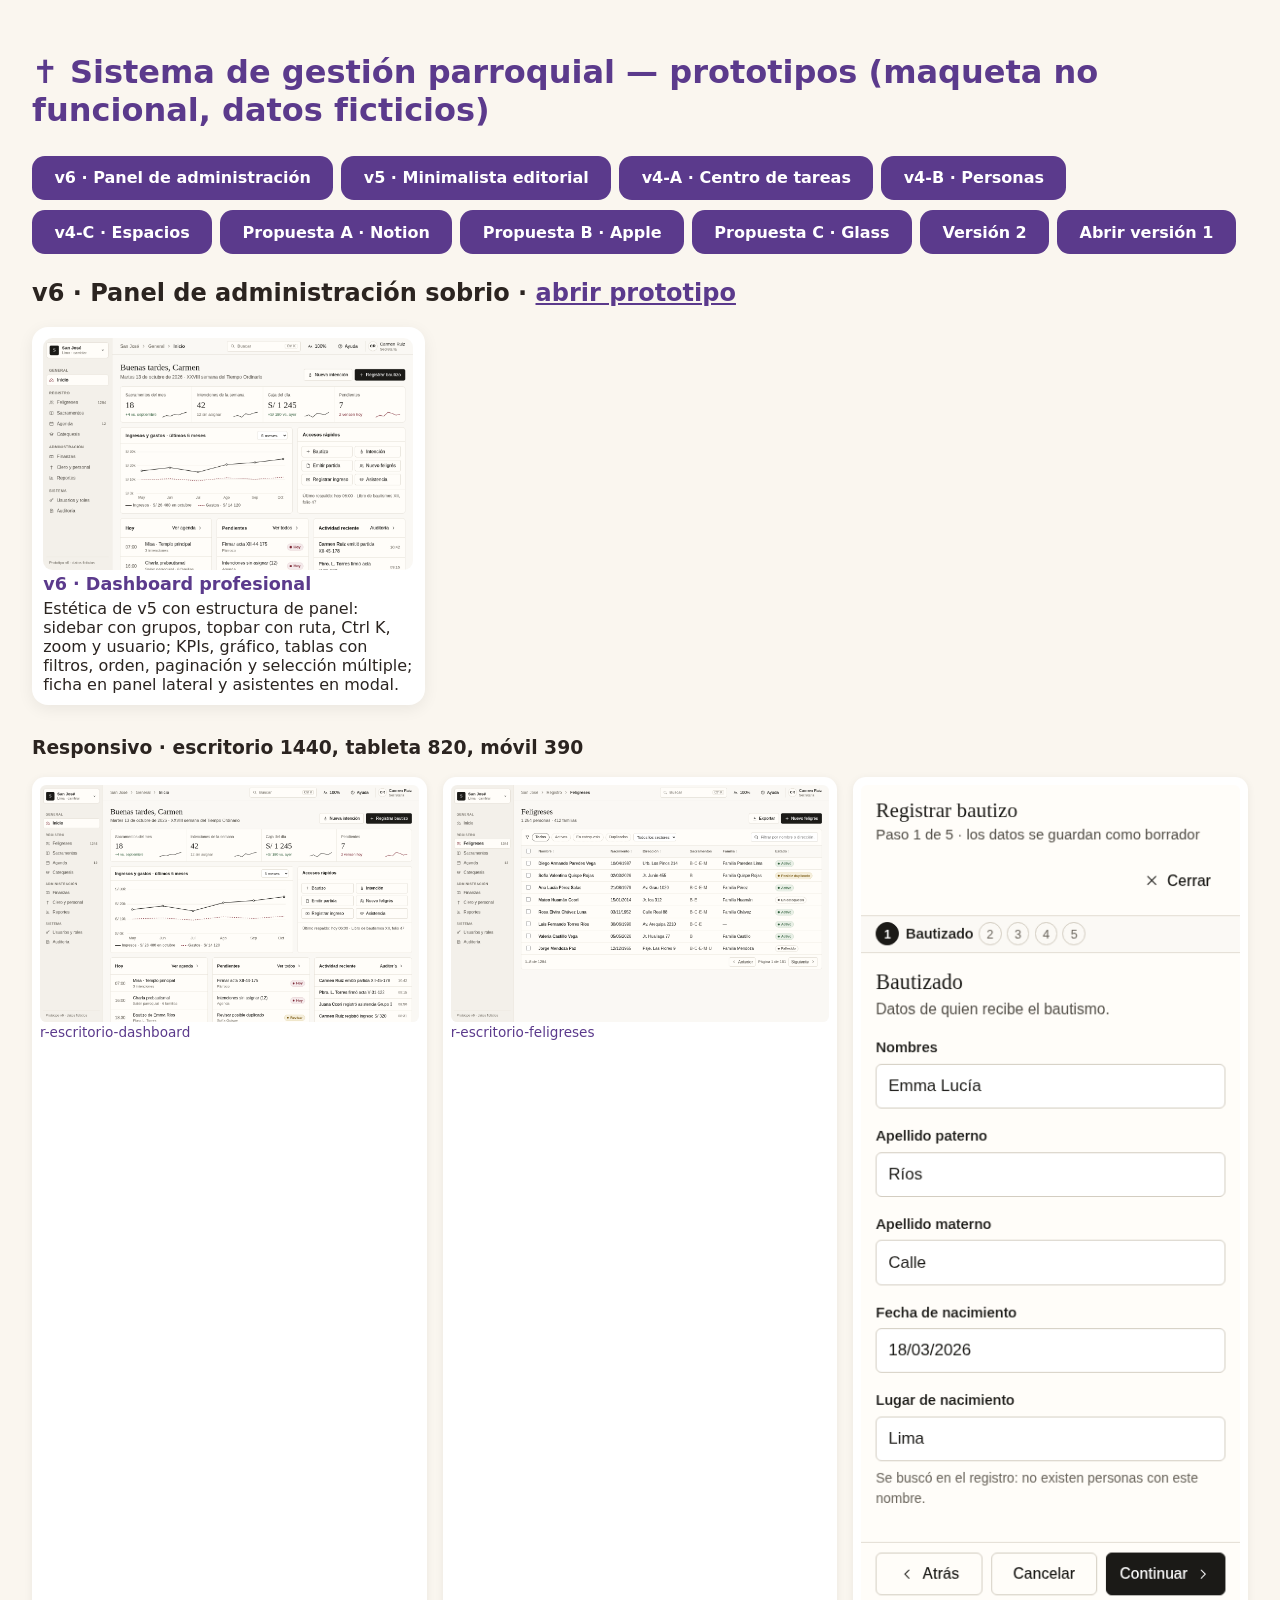
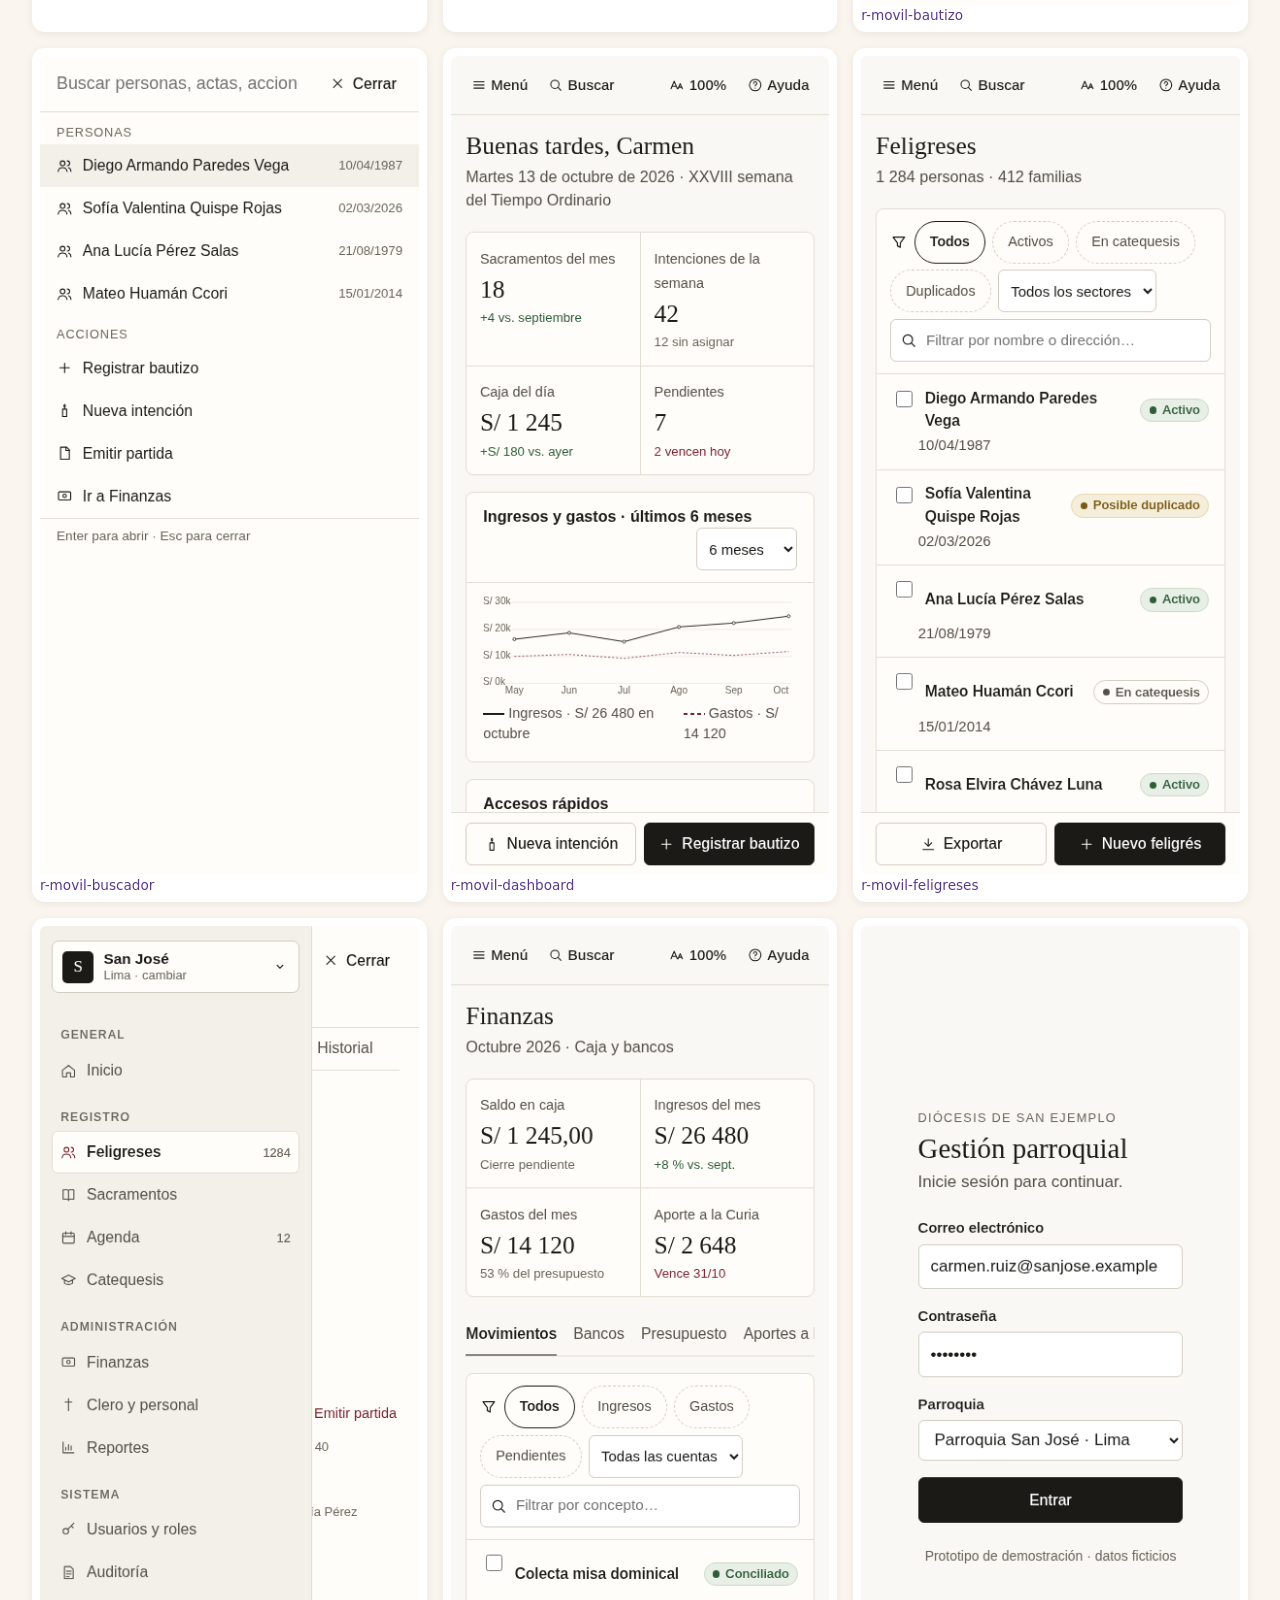
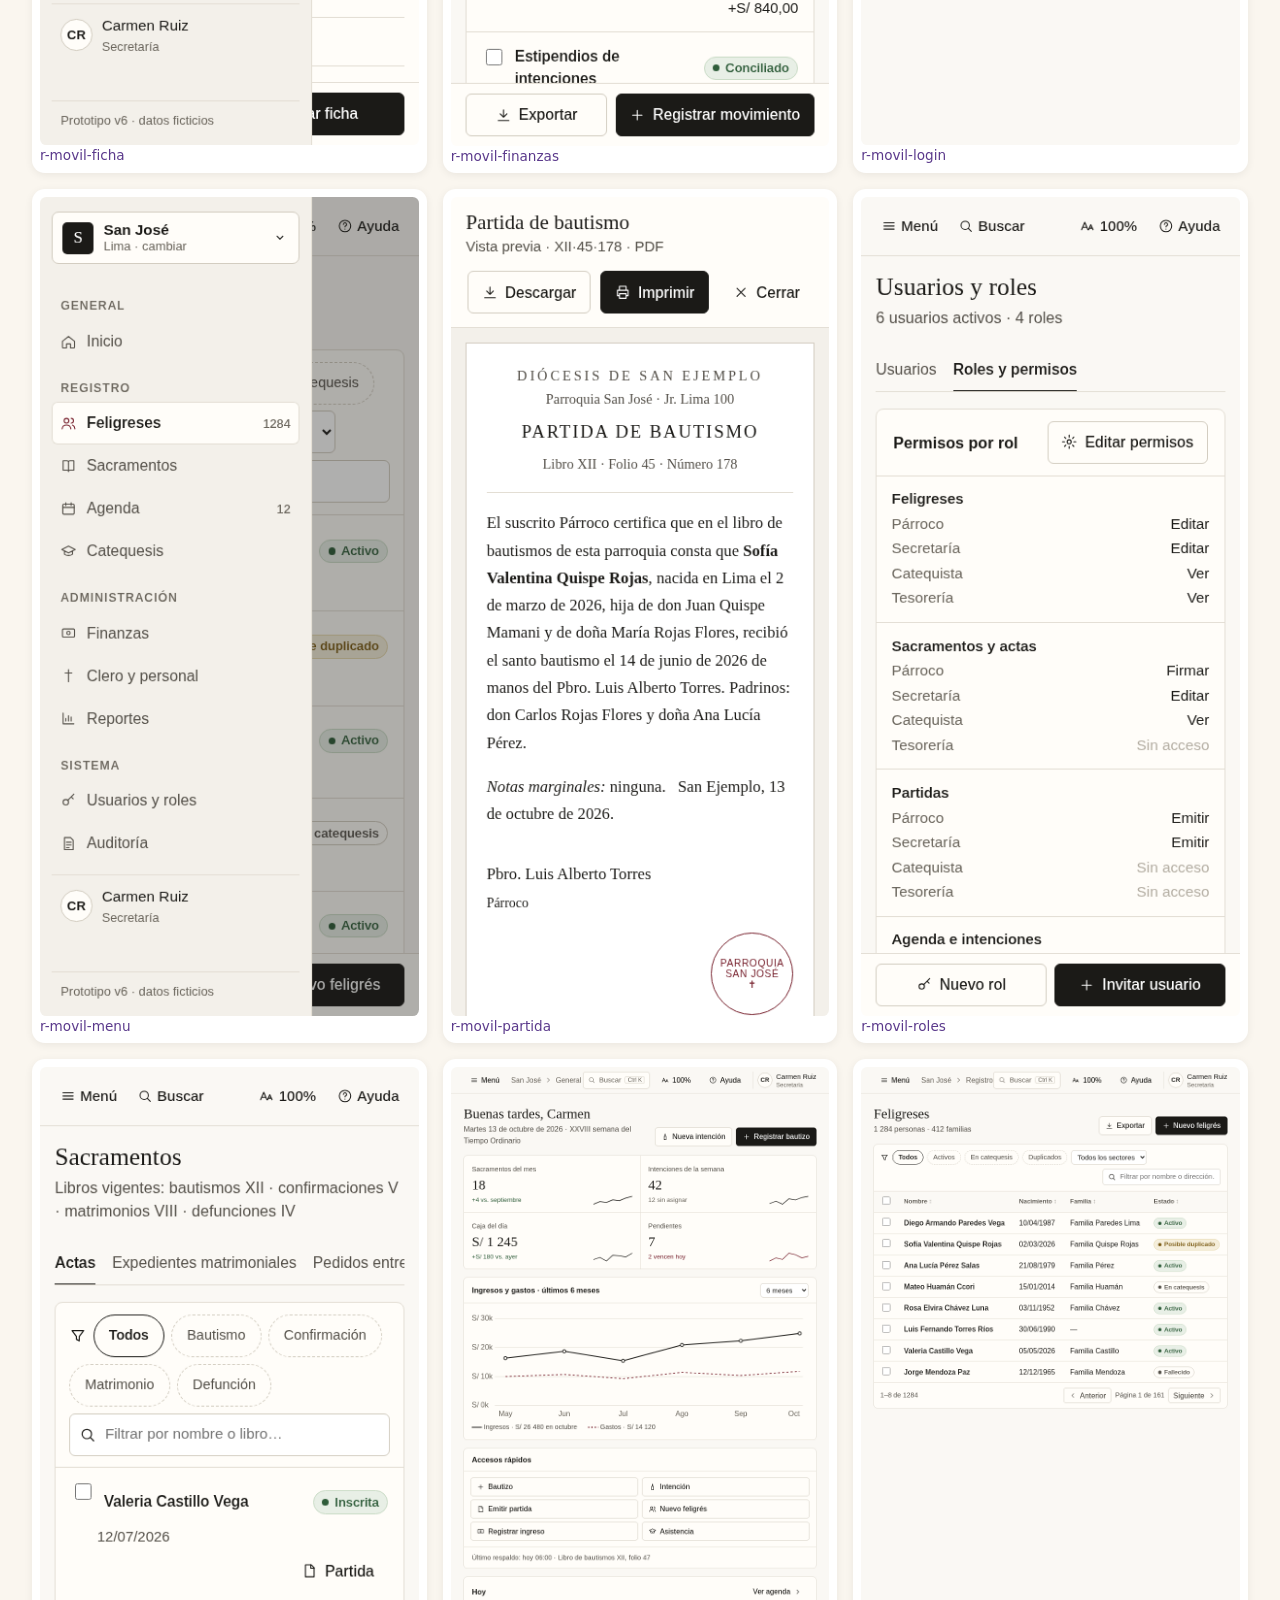
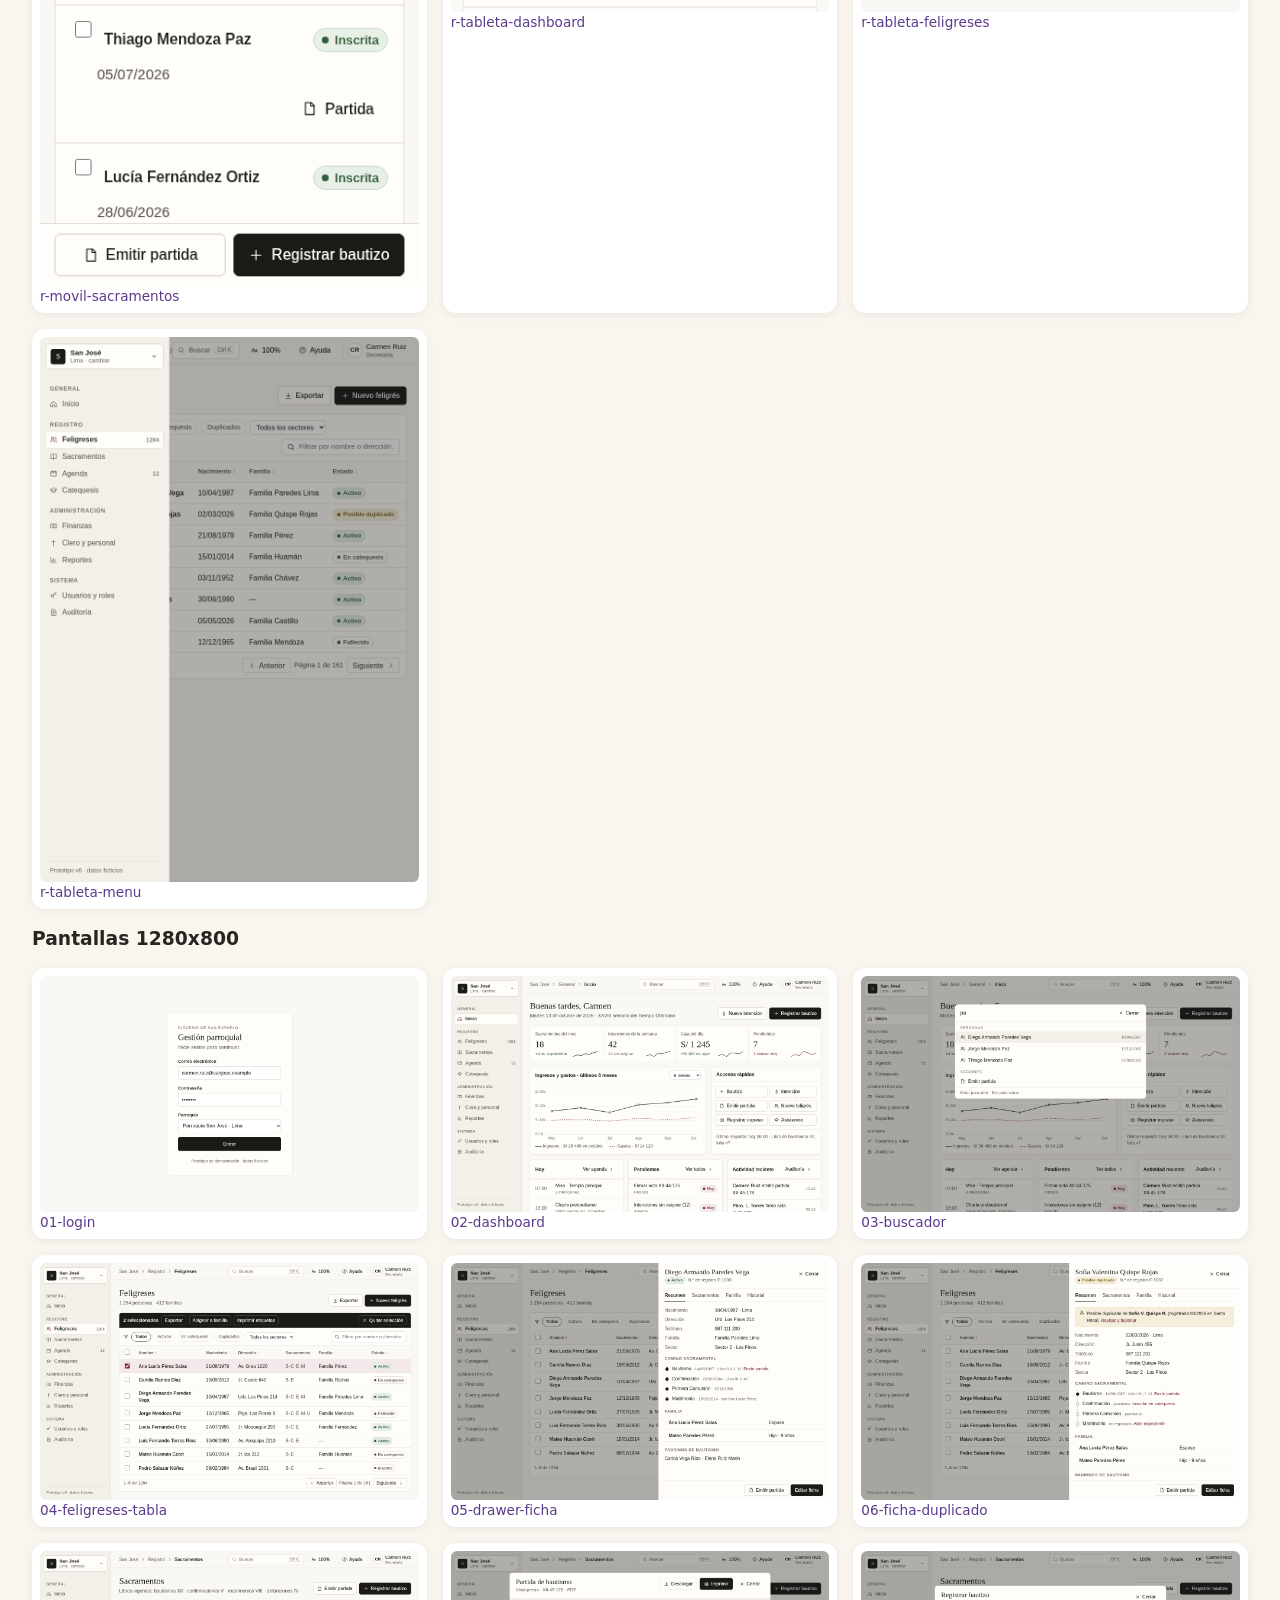
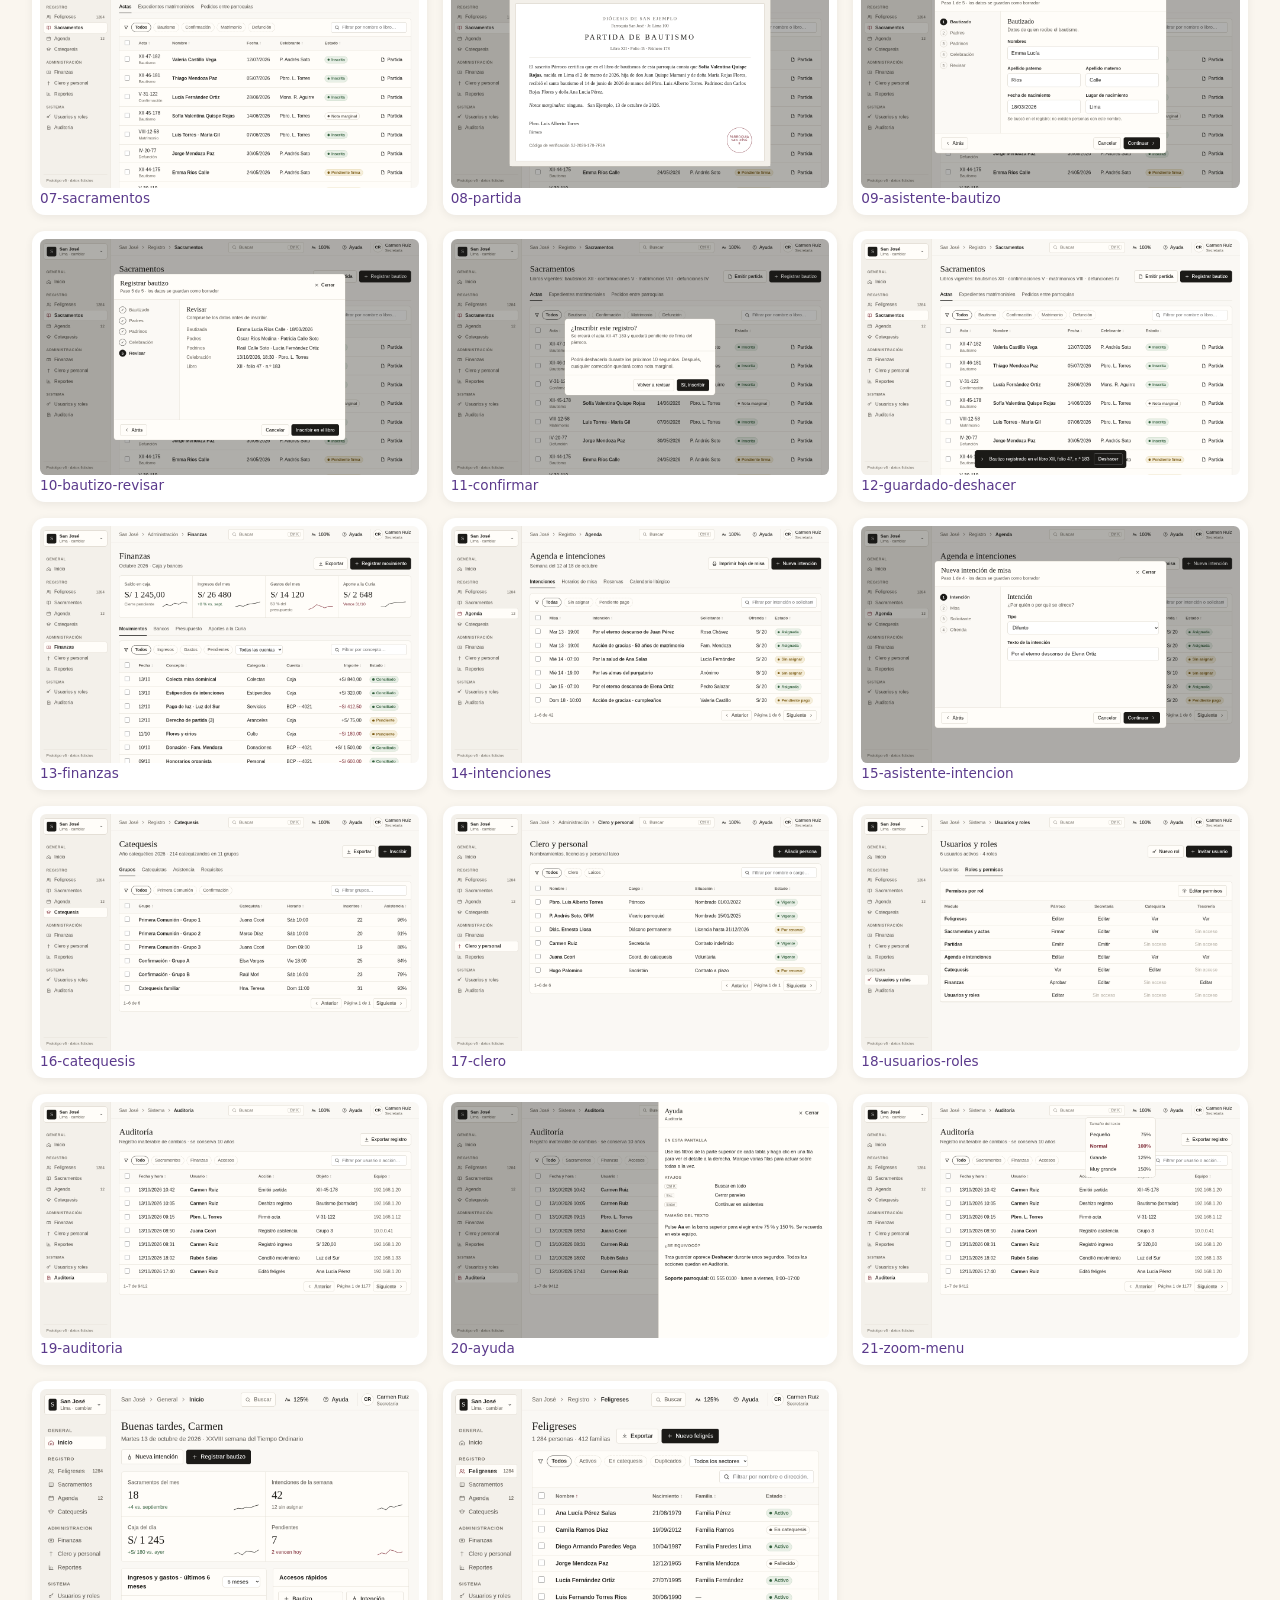
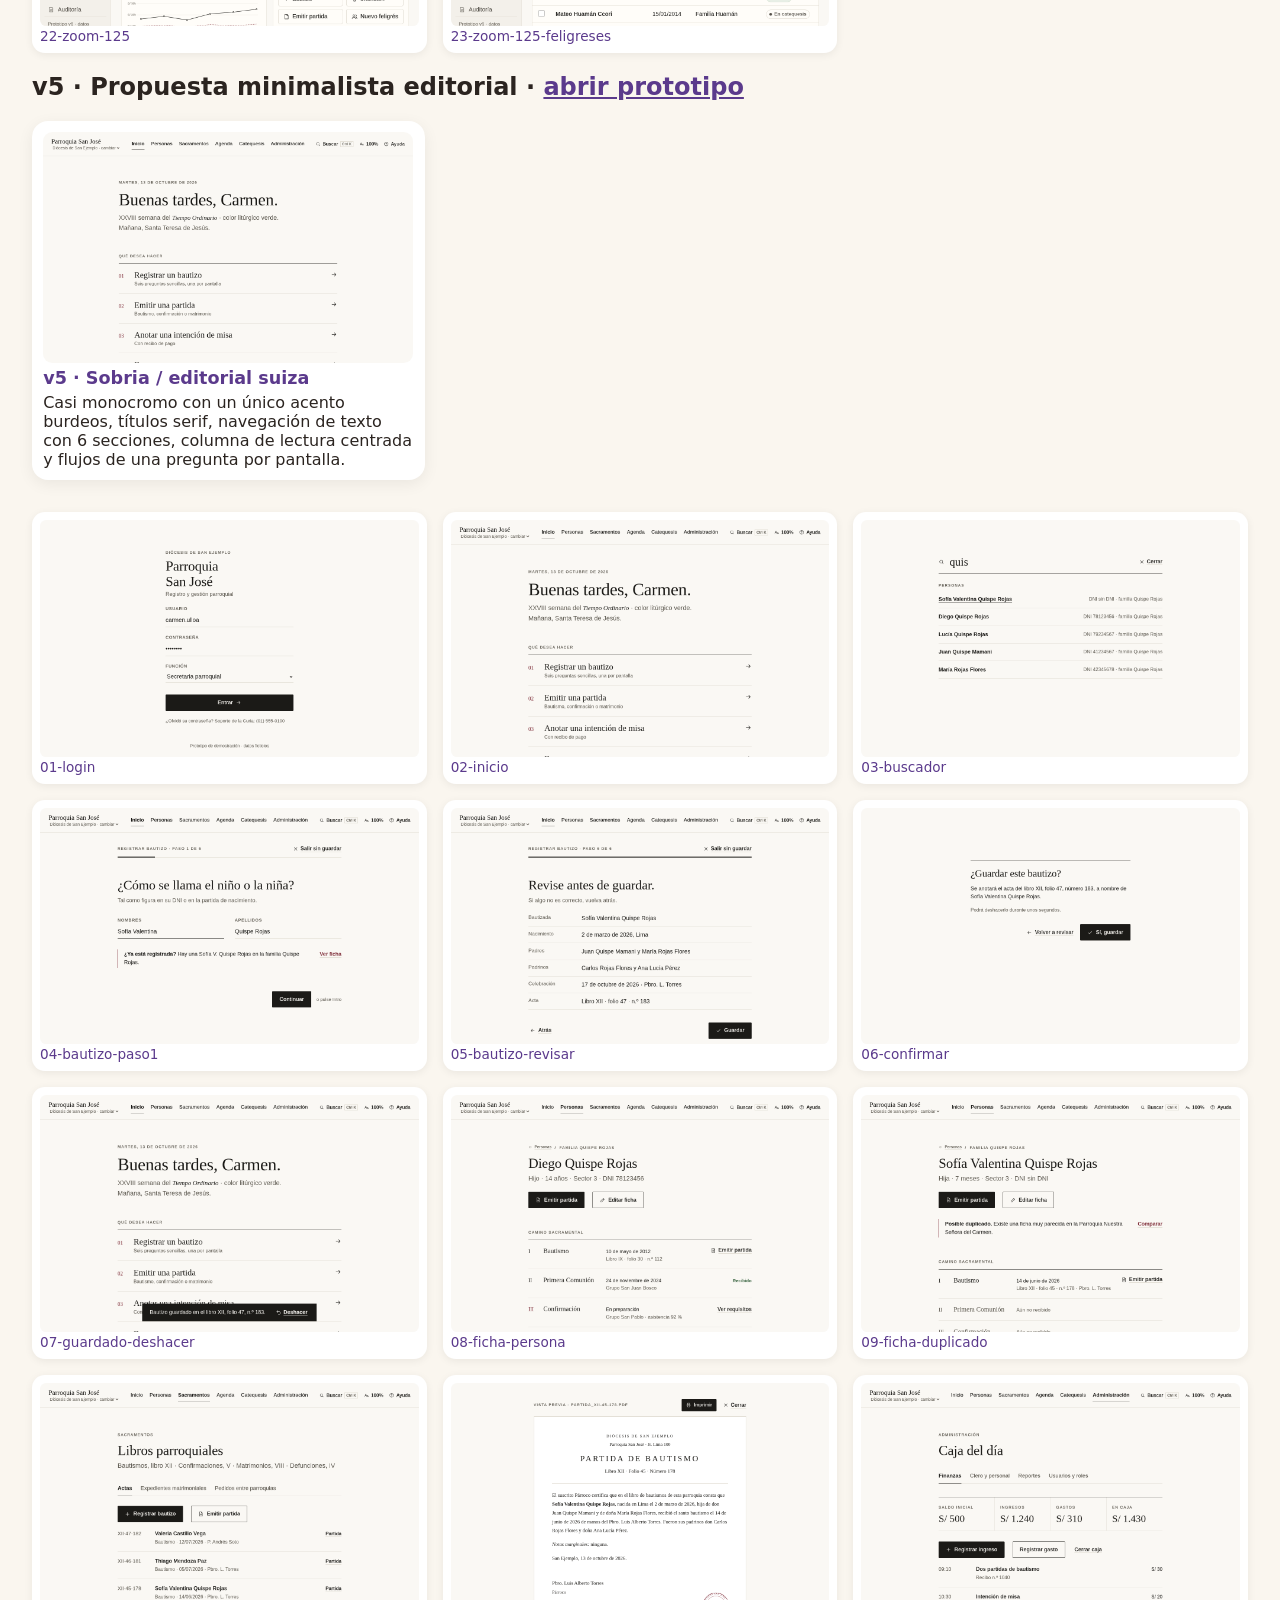
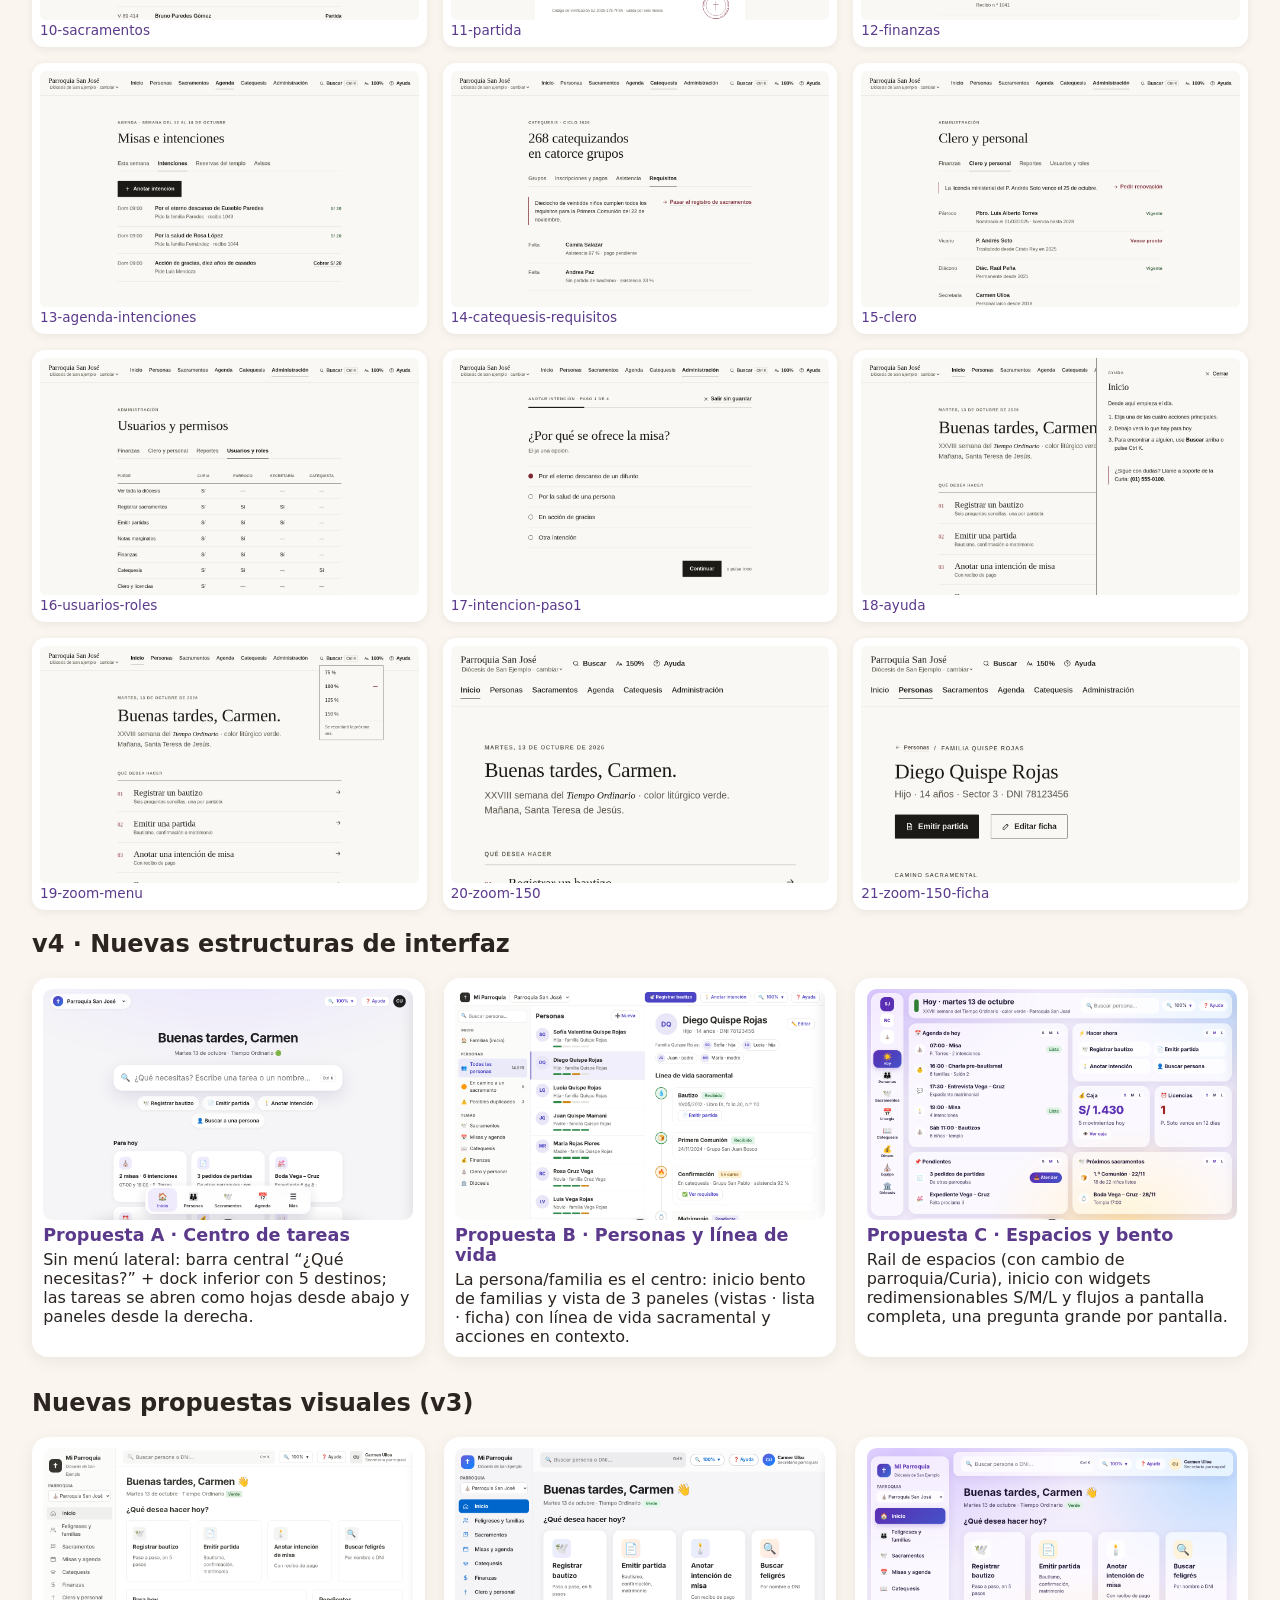
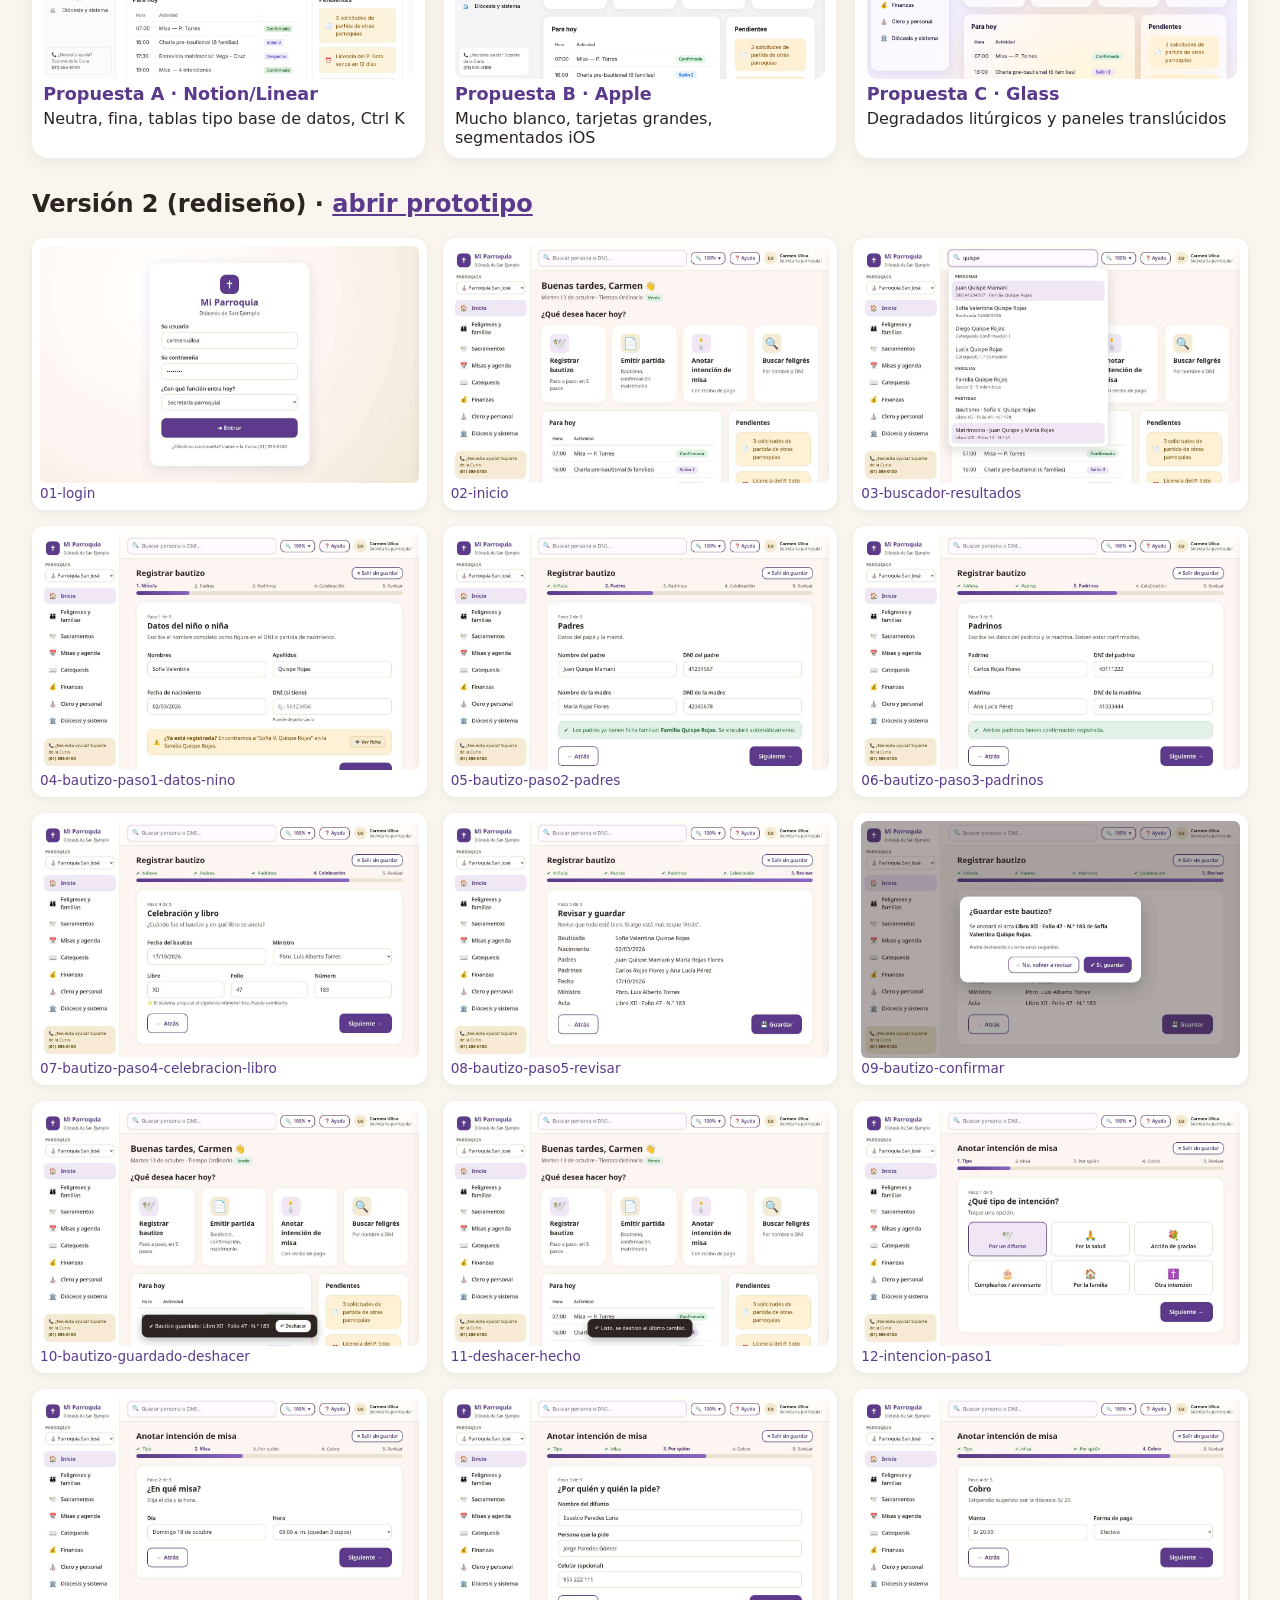
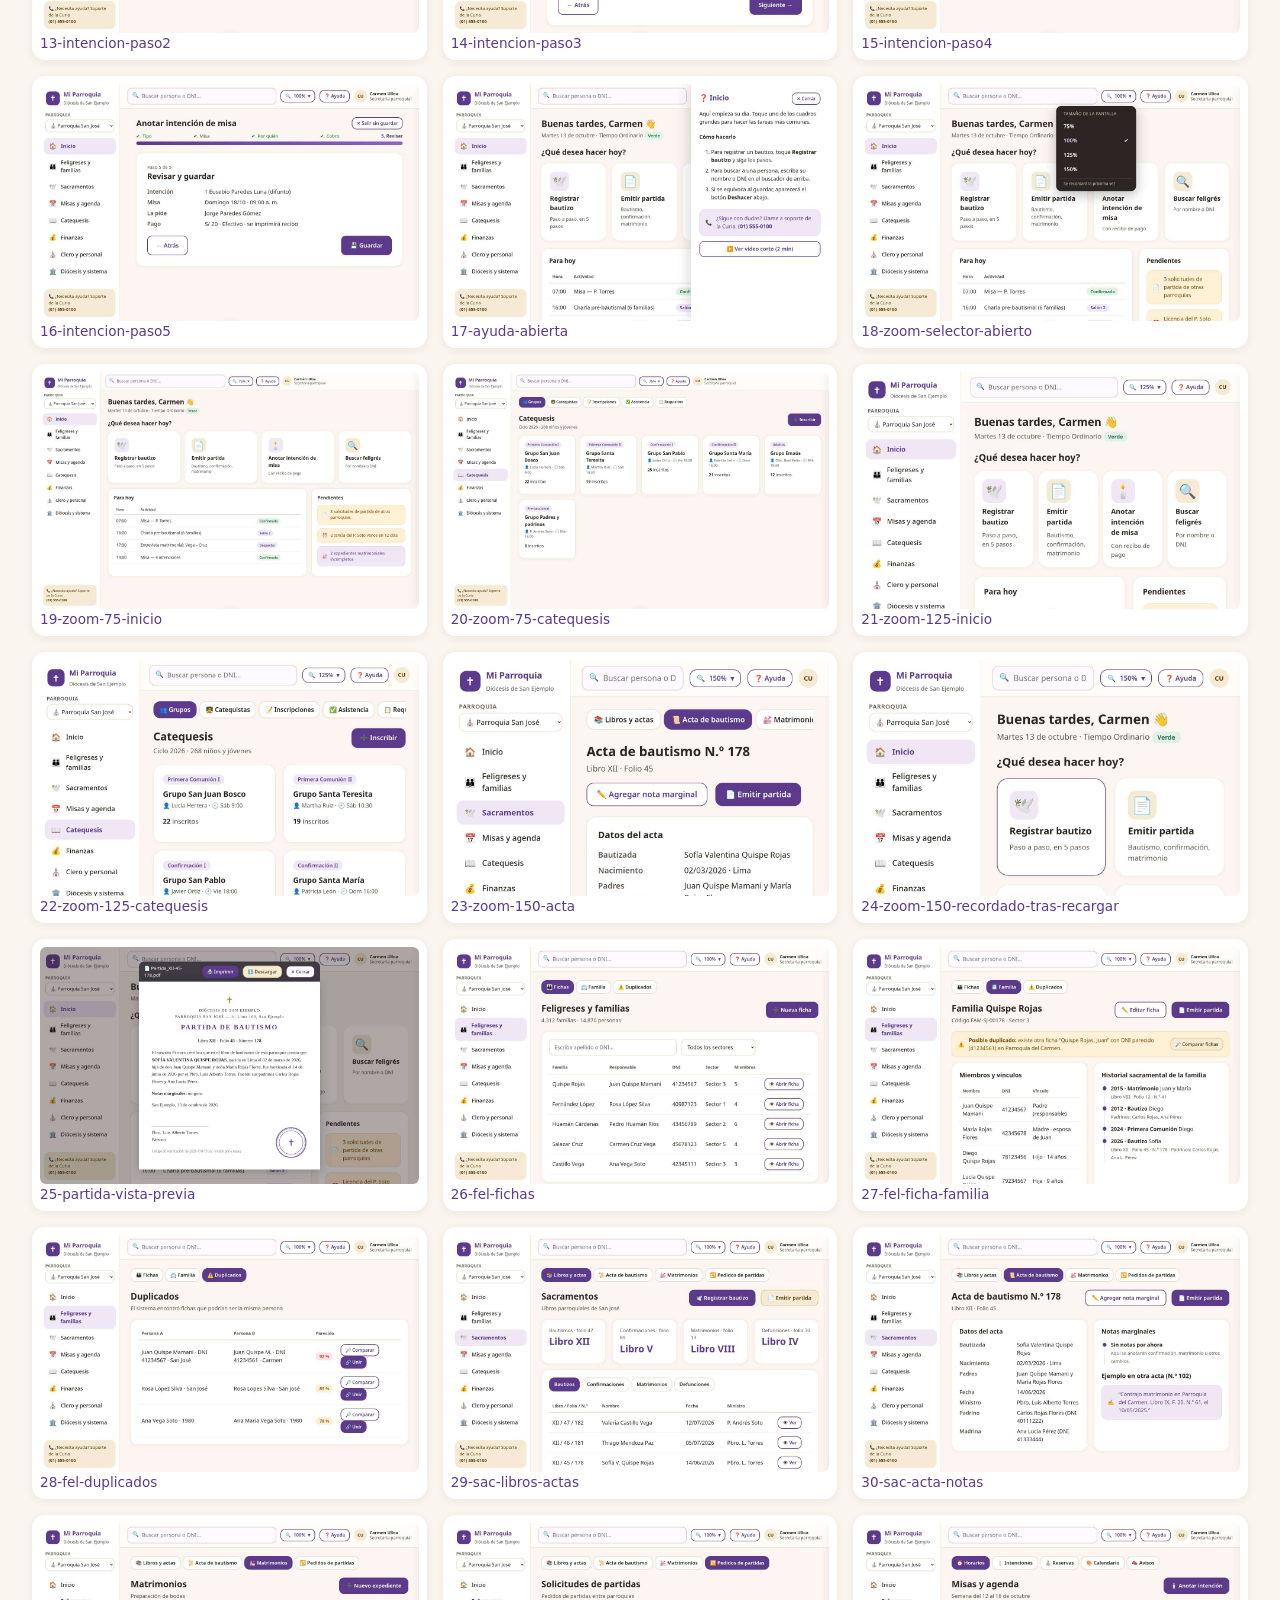
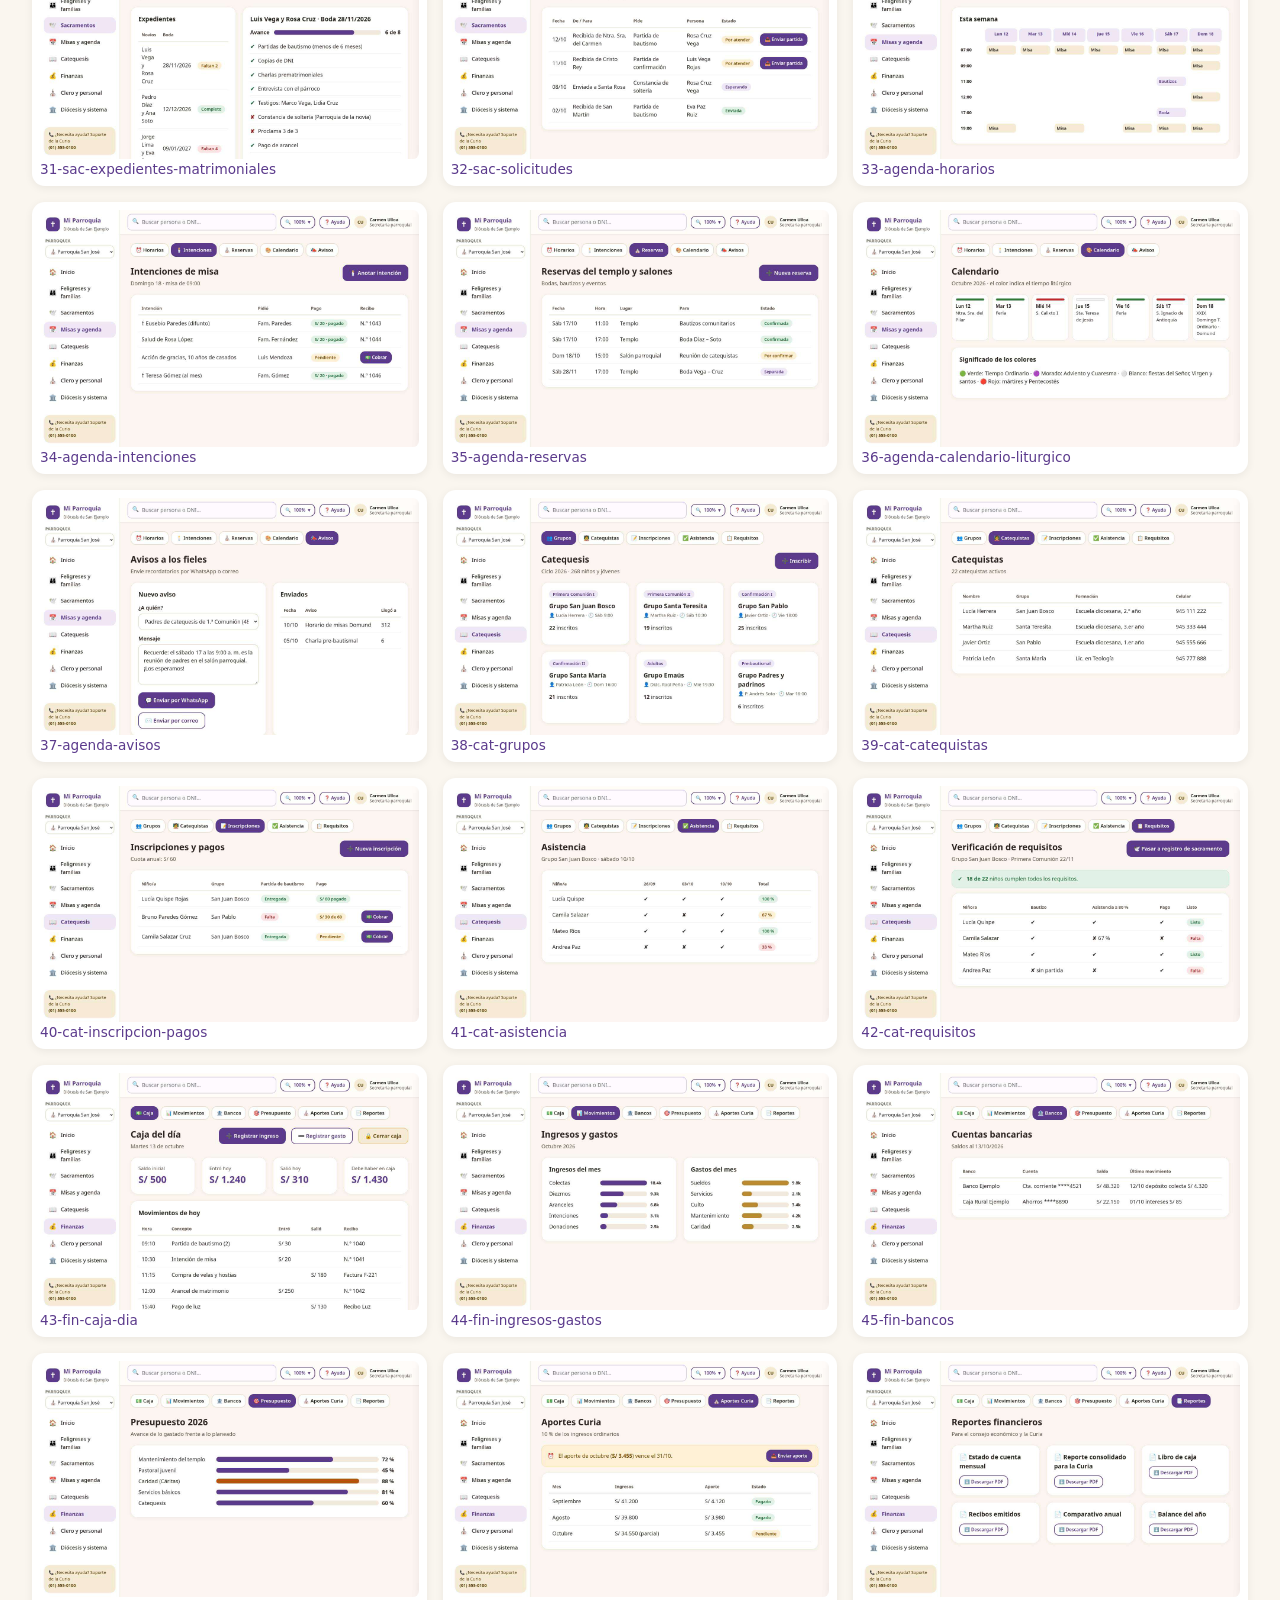
==== commit d646c94e: "Add files via upload" ====
--- a/index.html
+++ b/index.html
@@ -1,2 +1,2 @@
 <!DOCTYPE html><html lang="es"><meta charset="utf-8"><meta name="viewport" content="width=device-width"><title>Prototipos — Gestión parroquial</title><style>body{font-family:system-ui,sans-serif;background:#faf6ef;color:#2b2420;margin:0;padding:2rem}h1{color:#5b3a8c}a{color:#5b3a8c}.btns a{display:inline-block;background:#5b3a8c;color:#fff;padding:.8rem 1.4rem;border-radius:.8rem;text-decoration:none;margin:.3rem .5rem .3rem 0;font-weight:600}.g{display:grid;grid-template-columns:repeat(auto-fill,minmax(300px,1fr));gap:1rem}.g a{background:#fff;border-radius:.8rem;padding:.5rem;text-decoration:none;box-shadow:0 2px 8px #0001}.g img{width:100%;border-radius:.4rem;display:block}.g span{font-size:.85rem}</style>
-<h1>✝ Sistema de gestión parroquial — prototipos (maqueta no funcional, datos ficticios)</h1><div class="btns"><a href="v6/">v6 · Panel de administración</a><a href="v5/">v5 · Minimalista editorial</a><a href="v4-a/">v4-A · Centro de tareas</a><a href="v4-b/">v4-B · Personas</a><a href="v4-c/">v4-C · Espacios</a><a href="v3-notion/">Propuesta A · Notion</a><a href="v3-apple/">Propuesta B · Apple</a><a href="v3-glass/">Propuesta C · Glass</a><a href="v2/">Versión 2</a><a href="v1/">Abrir versión 1</a></div><h2>v6 · Panel de administración sobrio · <a href="v6/">abrir prototipo</a></h2><div class="p3"><a class="pc" href="v6/"><img src="img/v6/02-dashboard.png"><b>v6 · Dashboard profesional</b><span>Estética de v5 con estructura de panel: sidebar con grupos, topbar con ruta, Ctrl K, zoom y usuario; KPIs, gráfico, tablas con filtros, orden, paginación y selección múltiple; ficha en panel lateral y asistentes en modal.</span></a></div><div class="g"><a href="img/v6/01-login.png"><img loading="lazy" src="img/v6/01-login.png"><span>01-login</span></a><a href="img/v6/02-dashboard.png"><img loading="lazy" src="img/v6/02-dashboard.png"><span>02-dashboard</span></a><a href="img/v6/03-buscador.png"><img loading="lazy" src="img/v6/03-buscador.png"><span>03-buscador</span></a><a href="img/v6/04-feligreses-tabla.png"><img loading="lazy" src="img/v6/04-feligreses-tabla.png"><span>04-feligreses-tabla</span></a><a href="img/v6/05-drawer-ficha.png"><img loading="lazy" src="img/v6/05-drawer-ficha.png"><span>05-drawer-ficha</span></a><a href="img/v6/06-ficha-duplicado.png"><img loading="lazy" src="img/v6/06-ficha-duplicado.png"><span>06-ficha-duplicado</span></a><a href="img/v6/07-sacramentos.png"><img loading="lazy" src="img/v6/07-sacramentos.png"><span>07-sacramentos</span></a><a href="img/v6/08-partida.png"><img loading="lazy" src="img/v6/08-partida.png"><span>08-partida</span></a><a href="img/v6/09-asistente-bautizo.png"><img loading="lazy" src="img/v6/09-asistente-bautizo.png"><span>09-asistente-bautizo</span></a><a href="img/v6/10-bautizo-revisar.png"><img loading="lazy" src="img/v6/10-bautizo-revisar.png"><span>10-bautizo-revisar</span></a><a href="img/v6/11-confirmar.png"><img loading="lazy" src="img/v6/11-confirmar.png"><span>11-confirmar</span></a><a href="img/v6/12-guardado-deshacer.png"><img loading="lazy" src="img/v6/12-guardado-deshacer.png"><span>12-guardado-deshacer</span></a><a href="img/v6/13-finanzas.png"><img loading="lazy" src="img/v6/13-finanzas.png"><span>13-finanzas</span></a><a href="img/v6/14-intenciones.png"><img loading="lazy" src="img/v6/14-intenciones.png"><span>14-intenciones</span></a><a href="img/v6/15-asistente-intencion.png"><img loading="lazy" src="img/v6/15-asistente-intencion.png"><span>15-asistente-intencion</span></a><a href="img/v6/16-catequesis.png"><img loading="lazy" src="img/v6/16-catequesis.png"><span>16-catequesis</span></a><a href="img/v6/17-clero.png"><img loading="lazy" src="img/v6/17-clero.png"><span>17-clero</span></a><a href="img/v6/18-usuarios-roles.png"><img loading="lazy" src="img/v6/18-usuarios-roles.png"><span>18-usuarios-roles</span></a><a href="img/v6/19-auditoria.png"><img loading="lazy" src="img/v6/19-auditoria.png"><span>19-auditoria</span></a><a href="img/v6/20-ayuda.png"><img loading="lazy" src="img/v6/20-ayuda.png"><span>20-ayuda</span></a><a href="img/v6/21-zoom-menu.png"><img loading="lazy" src="img/v6/21-zoom-menu.png"><span>21-zoom-menu</span></a><a href="img/v6/22-zoom-125.png"><img loading="lazy" src="img/v6/22-zoom-125.png"><span>22-zoom-125</span></a><a href="img/v6/23-zoom-125-feligreses.png"><img loading="lazy" src="img/v6/23-zoom-125-feligreses.png"><span>23-zoom-125-feligreses</span></a></div><h2>v5 · Propuesta minimalista editorial · <a href="v5/">abrir prototipo</a></h2><div class="p3"><a class="pc" href="v5/"><img src="img/v5/02-inicio.png"><b>v5 · Sobria / editorial suiza</b><span>Casi monocromo con un único acento burdeos, títulos serif, navegación de texto con 6 secciones, columna de lectura centrada y flujos de una pregunta por pantalla.</span></a></div><div class="g"><a href="img/v5/01-login.png"><img loading="lazy" src="img/v5/01-login.png"><span>01-login</span></a><a href="img/v5/02-inicio.png"><img loading="lazy" src="img/v5/02-inicio.png"><span>02-inicio</span></a><a href="img/v5/03-buscador.png"><img loading="lazy" src="img/v5/03-buscador.png"><span>03-buscador</span></a><a href="img/v5/04-bautizo-paso1.png"><img loading="lazy" src="img/v5/04-bautizo-paso1.png"><span>04-bautizo-paso1</span></a><a href="img/v5/05-bautizo-revisar.png"><img loading="lazy" src="img/v5/05-bautizo-revisar.png"><span>05-bautizo-revisar</span></a><a href="img/v5/06-confirmar.png"><img loading="lazy" src="img/v5/06-confirmar.png"><span>06-confirmar</span></a><a href="img/v5/07-guardado-deshacer.png"><img loading="lazy" src="img/v5/07-guardado-deshacer.png"><span>07-guardado-deshacer</span></a><a href="img/v5/08-ficha-persona.png"><img loading="lazy" src="img/v5/08-ficha-persona.png"><span>08-ficha-persona</span></a><a href="img/v5/09-ficha-duplicado.png"><img loading="lazy" src="img/v5/09-ficha-duplicado.png"><span>09-ficha-duplicado</span></a><a href="img/v5/10-sacramentos.png"><img loading="lazy" src="img/v5/10-sacramentos.png"><span>10-sacramentos</span></a><a href="img/v5/11-partida.png"><img loading="lazy" src="img/v5/11-partida.png"><span>11-partida</span></a><a href="img/v5/12-finanzas.png"><img loading="lazy" src="img/v5/12-finanzas.png"><span>12-finanzas</span></a><a href="img/v5/13-agenda-intenciones.png"><img loading="lazy" src="img/v5/13-agenda-intenciones.png"><span>13-agenda-intenciones</span></a><a href="img/v5/14-catequesis-requisitos.png"><img loading="lazy" src="img/v5/14-catequesis-requisitos.png"><span>14-catequesis-requisitos</span></a><a href="img/v5/15-clero.png"><img loading="lazy" src="img/v5/15-clero.png"><span>15-clero</span></a><a href="img/v5/16-usuarios-roles.png"><img loading="lazy" src="img/v5/16-usuarios-roles.png"><span>16-usuarios-roles</span></a><a href="img/v5/17-intencion-paso1.png"><img loading="lazy" src="img/v5/17-intencion-paso1.png"><span>17-intencion-paso1</span></a><a href="img/v5/18-ayuda.png"><img loading="lazy" src="img/v5/18-ayuda.png"><span>18-ayuda</span></a><a href="img/v5/19-zoom-menu.png"><img loading="lazy" src="img/v5/19-zoom-menu.png"><span>19-zoom-menu</span></a><a href="img/v5/20-zoom-150.png"><img loading="lazy" src="img/v5/20-zoom-150.png"><span>20-zoom-150</span></a><a href="img/v5/21-zoom-150-ficha.png"><img loading="lazy" src="img/v5/21-zoom-150-ficha.png"><span>21-zoom-150-ficha</span></a></div><h2>v4 · Nuevas estructuras de interfaz</h2><div class="p3"><a class="pc" href="v4-a/"><img src="img/v4-a/01-inicio.png"><b>Propuesta A · Centro de tareas</b><span>Sin menú lateral: barra central “¿Qué necesitas?” + dock inferior con 5 destinos; las tareas se abren como hojas desde abajo y paneles desde la derecha.</span></a><a class="pc" href="v4-b/"><img src="img/v4-b/02-lista-ficha-persona.png"><b>Propuesta B · Personas y línea de vida</b><span>La persona/familia es el centro: inicio bento de familias y vista de 3 paneles (vistas · lista · ficha) con línea de vida sacramental y acciones en contexto.</span></a><a class="pc" href="v4-c/"><img src="img/v4-c/01-inicio.png"><b>Propuesta C · Espacios y bento</b><span>Rail de espacios (con cambio de parroquia/Curia), inicio con widgets redimensionables S/M/L y flujos a pantalla completa, una pregunta grande por pantalla.</span></a></div><h2>Nuevas propuestas visuales (v3)</h2><div class="p3"><a class="pc" href="v3-notion/"><img src="img/v3-notion/02-inicio.png"><b>Propuesta A · Notion/Linear</b><span>Neutra, fina, tablas tipo base de datos, Ctrl K</span></a><a class="pc" href="v3-apple/"><img src="img/v3-apple/02-inicio.png"><b>Propuesta B · Apple</b><span>Mucho blanco, tarjetas grandes, segmentados iOS</span></a><a class="pc" href="v3-glass/"><img src="img/v3-glass/02-inicio.png"><b>Propuesta C · Glass</b><span>Degradados litúrgicos y paneles translúcidos</span></a></div><style>.p3{display:grid;grid-template-columns:repeat(3,1fr);gap:1.2rem;margin-bottom:2rem}.pc{background:#fff;border-radius:1rem;padding:.7rem;text-decoration:none;color:#2b2420;box-shadow:0 4px 16px #0001;display:flex;flex-direction:column;gap:.3rem}.pc img{width:100%;border-radius:.6rem}.pc b{font-size:1.1rem;color:#5b3a8c}</style><h2>Versión 2 (rediseño) · <a href="v2/">abrir prototipo</a></h2><div class="g"><a href="img/v2/01-login.jpg"><img loading="lazy" src="img/v2/01-login.jpg"><span>01-login</span></a><a href="img/v2/02-inicio.jpg"><img loading="lazy" src="img/v2/02-inicio.jpg"><span>02-inicio</span></a><a href="img/v2/03-buscador-resultados.jpg"><img loading="lazy" src="img/v2/03-buscador-resultados.jpg"><span>03-buscador-resultados</span></a><a href="img/v2/04-bautizo-paso1-datos-nino.jpg"><img loading="lazy" src="img/v2/04-bautizo-paso1-datos-nino.jpg"><span>04-bautizo-paso1-datos-nino</span></a><a href="img/v2/05-bautizo-paso2-padres.jpg"><img loading="lazy" src="img/v2/05-bautizo-paso2-padres.jpg"><span>05-bautizo-paso2-padres</span></a><a href="img/v2/06-bautizo-paso3-padrinos.jpg"><img loading="lazy" src="img/v2/06-bautizo-paso3-padrinos.jpg"><span>06-bautizo-paso3-padrinos</span></a><a href="img/v2/07-bautizo-paso4-celebracion-libro.jpg"><img loading="lazy" src="img/v2/07-bautizo-paso4-celebracion-libro.jpg"><span>07-bautizo-paso4-celebracion-libro</span></a><a href="img/v2/08-bautizo-paso5-revisar.jpg"><img loading="lazy" src="img/v2/08-bautizo-paso5-revisar.jpg"><span>08-bautizo-paso5-revisar</span></a><a href="img/v2/09-bautizo-confirmar.jpg"><img loading="lazy" src="img/v2/09-bautizo-confirmar.jpg"><span>09-bautizo-confirmar</span></a><a href="img/v2/10-bautizo-guardado-deshacer.jpg"><img loading="lazy" src="img/v2/10-bautizo-guardado-deshacer.jpg"><span>10-bautizo-guardado-deshacer</span></a><a href="img/v2/11-deshacer-hecho.jpg"><img loading="lazy" src="img/v2/11-deshacer-hecho.jpg"><span>11-deshacer-hecho</span></a><a href="img/v2/12-intencion-paso1.jpg"><img loading="lazy" src="img/v2/12-intencion-paso1.jpg"><span>12-intencion-paso1</span></a><a href="img/v2/13-intencion-paso2.jpg"><img loading="lazy" src="img/v2/13-intencion-paso2.jpg"><span>13-intencion-paso2</span></a><a href="img/v2/14-intencion-paso3.jpg"><img loading="lazy" src="img/v2/14-intencion-paso3.jpg"><span>14-intencion-paso3</span></a><a href="img/v2/15-intencion-paso4.jpg"><img loading="lazy" src="img/v2/15-intencion-paso4.jpg"><span>15-intencion-paso4</span></a><a href="img/v2/16-intencion-paso5.jpg"><img loading="lazy" src="img/v2/16-intencion-paso5.jpg"><span>16-intencion-paso5</span></a><a href="img/v2/17-ayuda-abierta.jpg"><img loading="lazy" src="img/v2/17-ayuda-abierta.jpg"><span>17-ayuda-abierta</span></a><a href="img/v2/18-zoom-selector-abierto.jpg"><img loading="lazy" src="img/v2/18-zoom-selector-abierto.jpg"><span>18-zoom-selector-abierto</span></a><a href="img/v2/19-zoom-75-inicio.jpg"><img loading="lazy" src="img/v2/19-zoom-75-inicio.jpg"><span>19-zoom-75-inicio</span></a><a href="img/v2/20-zoom-75-catequesis.jpg"><img loading="lazy" src="img/v2/20-zoom-75-catequesis.jpg"><span>20-zoom-75-catequesis</span></a><a href="img/v2/21-zoom-125-inicio.jpg"><img loading="lazy" src="img/v2/21-zoom-125-inicio.jpg"><span>21-zoom-125-inicio</span></a><a href="img/v2/22-zoom-125-catequesis.jpg"><img loading="lazy" src="img/v2/22-zoom-125-catequesis.jpg"><span>22-zoom-125-catequesis</span></a><a href="img/v2/23-zoom-150-acta.jpg"><img loading="lazy" src="img/v2/23-zoom-150-acta.jpg"><span>23-zoom-150-acta</span></a><a href="img/v2/24-zoom-150-recordado-tras-recargar.jpg"><img loading="lazy" src="img/v2/24-zoom-150-recordado-tras-recargar.jpg"><span>24-zoom-150-recordado-tras-recargar</span></a><a href="img/v2/25-partida-vista-previa.jpg"><img loading="lazy" src="img/v2/25-partida-vista-previa.jpg"><span>25-partida-vista-previa</span></a><a href="img/v2/26-fel-fichas.jpg"><img loading="lazy" src="img/v2/26-fel-fichas.jpg"><span>26-fel-fichas</span></a><a href="img/v2/27-fel-ficha-familia.jpg"><img loading="lazy" src="img/v2/27-fel-ficha-familia.jpg"><span>27-fel-ficha-familia</span></a><a href="img/v2/28-fel-duplicados.jpg"><img loading="lazy" src="img/v2/28-fel-duplicados.jpg"><span>28-fel-duplicados</span></a><a href="img/v2/29-sac-libros-actas.jpg"><img loading="lazy" src="img/v2/29-sac-libros-actas.jpg"><span>29-sac-libros-actas</span></a><a href="img/v2/30-sac-acta-notas.jpg"><img loading="lazy" src="img/v2/30-sac-acta-notas.jpg"><span>30-sac-acta-notas</span></a><a href="img/v2/31-sac-expedientes-matrimoniales.jpg"><img loading="lazy" src="img/v2/31-sac-expedientes-matrimoniales.jpg"><span>31-sac-expedientes-matrimoniales</span></a><a href="img/v2/32-sac-solicitudes.jpg"><img loading="lazy" src="img/v2/32-sac-solicitudes.jpg"><span>32-sac-solicitudes</span></a><a href="img/v2/33-agenda-horarios.jpg"><img loading="lazy" src="img/v2/33-agenda-horarios.jpg"><span>33-agenda-horarios</span></a><a href="img/v2/34-agenda-intenciones.jpg"><img loading="lazy" src="img/v2/34-agenda-intenciones.jpg"><span>34-agenda-intenciones</span></a><a href="img/v2/35-agenda-reservas.jpg"><img loading="lazy" src="img/v2/35-agenda-reservas.jpg"><span>35-agenda-reservas</span></a><a href="img/v2/36-agenda-calendario-liturgico.jpg"><img loading="lazy" src="img/v2/36-agenda-calendario-liturgico.jpg"><span>36-agenda-calendario-liturgico</span></a><a href="img/v2/37-agenda-avisos.jpg"><img loading="lazy" src="img/v2/37-agenda-avisos.jpg"><span>37-agenda-avisos</span></a><a href="img/v2/38-cat-grupos.jpg"><img loading="lazy" src="img/v2/38-cat-grupos.jpg"><span>38-cat-grupos</span></a><a href="img/v2/39-cat-catequistas.jpg"><img loading="lazy" src="img/v2/39-cat-catequistas.jpg"><span>39-cat-catequistas</span></a><a href="img/v2/40-cat-inscripcion-pagos.jpg"><img loading="lazy" src="img/v2/40-cat-inscripcion-pagos.jpg"><span>40-cat-inscripcion-pagos</span></a><a href="img/v2/41-cat-asistencia.jpg"><img loading="lazy" src="img/v2/41-cat-asistencia.jpg"><span>41-cat-asistencia</span></a><a href="img/v2/42-cat-requisitos.jpg"><img loading="lazy" src="img/v2/42-cat-requisitos.jpg"><span>42-cat-requisitos</span></a><a href="img/v2/43-fin-caja-dia.jpg"><img loading="lazy" src="img/v2/43-fin-caja-dia.jpg"><span>43-fin-caja-dia</span></a><a href="img/v2/44-fin-ingresos-gastos.jpg"><img loading="lazy" src="img/v2/44-fin-ingresos-gastos.jpg"><span>44-fin-ingresos-gastos</span></a><a href="img/v2/45-fin-bancos.jpg"><img loading="lazy" src="img/v2/45-fin-bancos.jpg"><span>45-fin-bancos</span></a><a href="img/v2/46-fin-presupuesto.jpg"><img loading="lazy" src="img/v2/46-fin-presupuesto.jpg"><span>46-fin-presupuesto</span></a><a href="img/v2/47-fin-aportes-curia.jpg"><img loading="lazy" src="img/v2/47-fin-aportes-curia.jpg"><span>47-fin-aportes-curia</span></a><a href="img/v2/48-fin-reportes.jpg"><img loading="lazy" src="img/v2/48-fin-reportes.jpg"><span>48-fin-reportes</span></a><a href="img/v2/49-equipo-clero.jpg"><img loading="lazy" src="img/v2/49-equipo-clero.jpg"><span>49-equipo-clero</span></a><a href="img/v2/50-equipo-nombramientos.jpg"><img loading="lazy" src="img/v2/50-equipo-nombramientos.jpg"><span>50-equipo-nombramientos</span></a><a href="img/v2/51-equipo-licencias.jpg"><img loading="lazy" src="img/v2/51-equipo-licencias.jpg"><span>51-equipo-licencias</span></a><a href="img/v2/52-equipo-laicos.jpg"><img loading="lazy" src="img/v2/52-equipo-laicos.jpg"><span>52-equipo-laicos</span></a><a href="img/v2/53-dio-panel.jpg"><img loading="lazy" src="img/v2/53-dio-panel.jpg"><span>53-dio-panel</span></a><a href="img/v2/54-dio-anuario.jpg"><img loading="lazy" src="img/v2/54-dio-anuario.jpg"><span>54-dio-anuario</span></a><a href="img/v2/55-dio-usuarios-permisos.jpg"><img loading="lazy" src="img/v2/55-dio-usuarios-permisos.jpg"><span>55-dio-usuarios-permisos</span></a><a href="img/v2/56-dio-auditoria.jpg"><img loading="lazy" src="img/v2/56-dio-auditoria.jpg"><span>56-dio-auditoria</span></a><a href="img/v2/57-dio-respaldos.jpg"><img loading="lazy" src="img/v2/57-dio-respaldos.jpg"><span>57-dio-respaldos</span></a></div><h2>Versión 1 · <a href="v1/">abrir prototipo</a></h2><div class="g"><a href="img/v1/01-login.jpg"><img loading="lazy" src="img/v1/01-login.jpg"><span>01-login</span></a><a href="img/v1/02-dashboard.jpg"><img loading="lazy" src="img/v1/02-dashboard.jpg"><span>02-dashboard</span></a><a href="img/v1/03-selector-parroquia.jpg"><img loading="lazy" src="img/v1/03-selector-parroquia.jpg"><span>03-selector-parroquia</span></a><a href="img/v1/04-feligreses.jpg"><img loading="lazy" src="img/v1/04-feligreses.jpg"><span>04-feligreses</span></a><a href="img/v1/05-sacramentos.jpg"><img loading="lazy" src="img/v1/05-sacramentos.jpg"><span>05-sacramentos</span></a><a href="img/v1/06-certificado.jpg"><img loading="lazy" src="img/v1/06-certificado.jpg"><span>06-certificado</span></a><a href="img/v1/07-agenda-misas.jpg"><img loading="lazy" src="img/v1/07-agenda-misas.jpg"><span>07-agenda-misas</span></a><a href="img/v1/08-catequesis.jpg"><img loading="lazy" src="img/v1/08-catequesis.jpg"><span>08-catequesis</span></a><a href="img/v1/09-finanzas.jpg"><img loading="lazy" src="img/v1/09-finanzas.jpg"><span>09-finanzas</span></a><a href="img/v1/10-clero-personal.jpg"><img loading="lazy" src="img/v1/10-clero-personal.jpg"><span>10-clero-personal</span></a><a href="img/v1/11-reportes.jpg"><img loading="lazy" src="img/v1/11-reportes.jpg"><span>11-reportes</span></a><a href="img/v1/12-configuracion-roles.jpg"><img loading="lazy" src="img/v1/12-configuracion-roles.jpg"><span>12-configuracion-roles</span></a></div>+<h1>✝ Sistema de gestión parroquial — prototipos (maqueta no funcional, datos ficticios)</h1><div class="btns"><a href="v6/">v6 · Panel de administración</a><a href="v5/">v5 · Minimalista editorial</a><a href="v4-a/">v4-A · Centro de tareas</a><a href="v4-b/">v4-B · Personas</a><a href="v4-c/">v4-C · Espacios</a><a href="v3-notion/">Propuesta A · Notion</a><a href="v3-apple/">Propuesta B · Apple</a><a href="v3-glass/">Propuesta C · Glass</a><a href="v2/">Versión 2</a><a href="v1/">Abrir versión 1</a></div><h2>v6 · Panel de administración sobrio · <a href="v6/">abrir prototipo</a></h2><div class="p3"><a class="pc" href="v6/"><img src="img/v6/02-dashboard.png"><b>v6 · Dashboard profesional</b><span>Estética de v5 con estructura de panel: sidebar con grupos, topbar con ruta, Ctrl K, zoom y usuario; KPIs, gráfico, tablas con filtros, orden, paginación y selección múltiple; ficha en panel lateral y asistentes en modal.</span></a></div><h3>Responsivo · escritorio 1440, tableta 820, móvil 390</h3><div class="g"><a href="img/v6/r-escritorio-dashboard.png"><img loading="lazy" src="img/v6/r-escritorio-dashboard.png"><span>r-escritorio-dashboard</span></a><a href="img/v6/r-escritorio-feligreses.png"><img loading="lazy" src="img/v6/r-escritorio-feligreses.png"><span>r-escritorio-feligreses</span></a><a href="img/v6/r-movil-bautizo.png"><img loading="lazy" src="img/v6/r-movil-bautizo.png"><span>r-movil-bautizo</span></a><a href="img/v6/r-movil-buscador.png"><img loading="lazy" src="img/v6/r-movil-buscador.png"><span>r-movil-buscador</span></a><a href="img/v6/r-movil-dashboard.png"><img loading="lazy" src="img/v6/r-movil-dashboard.png"><span>r-movil-dashboard</span></a><a href="img/v6/r-movil-feligreses.png"><img loading="lazy" src="img/v6/r-movil-feligreses.png"><span>r-movil-feligreses</span></a><a href="img/v6/r-movil-ficha.png"><img loading="lazy" src="img/v6/r-movil-ficha.png"><span>r-movil-ficha</span></a><a href="img/v6/r-movil-finanzas.png"><img loading="lazy" src="img/v6/r-movil-finanzas.png"><span>r-movil-finanzas</span></a><a href="img/v6/r-movil-login.png"><img loading="lazy" src="img/v6/r-movil-login.png"><span>r-movil-login</span></a><a href="img/v6/r-movil-menu.png"><img loading="lazy" src="img/v6/r-movil-menu.png"><span>r-movil-menu</span></a><a href="img/v6/r-movil-partida.png"><img loading="lazy" src="img/v6/r-movil-partida.png"><span>r-movil-partida</span></a><a href="img/v6/r-movil-roles.png"><img loading="lazy" src="img/v6/r-movil-roles.png"><span>r-movil-roles</span></a><a href="img/v6/r-movil-sacramentos.png"><img loading="lazy" src="img/v6/r-movil-sacramentos.png"><span>r-movil-sacramentos</span></a><a href="img/v6/r-tableta-dashboard.png"><img loading="lazy" src="img/v6/r-tableta-dashboard.png"><span>r-tableta-dashboard</span></a><a href="img/v6/r-tableta-feligreses.png"><img loading="lazy" src="img/v6/r-tableta-feligreses.png"><span>r-tableta-feligreses</span></a><a href="img/v6/r-tableta-menu.png"><img loading="lazy" src="img/v6/r-tableta-menu.png"><span>r-tableta-menu</span></a></div><h3>Pantallas 1280x800</h3><div class="g"><a href="img/v6/01-login.png"><img loading="lazy" src="img/v6/01-login.png"><span>01-login</span></a><a href="img/v6/02-dashboard.png"><img loading="lazy" src="img/v6/02-dashboard.png"><span>02-dashboard</span></a><a href="img/v6/03-buscador.png"><img loading="lazy" src="img/v6/03-buscador.png"><span>03-buscador</span></a><a href="img/v6/04-feligreses-tabla.png"><img loading="lazy" src="img/v6/04-feligreses-tabla.png"><span>04-feligreses-tabla</span></a><a href="img/v6/05-drawer-ficha.png"><img loading="lazy" src="img/v6/05-drawer-ficha.png"><span>05-drawer-ficha</span></a><a href="img/v6/06-ficha-duplicado.png"><img loading="lazy" src="img/v6/06-ficha-duplicado.png"><span>06-ficha-duplicado</span></a><a href="img/v6/07-sacramentos.png"><img loading="lazy" src="img/v6/07-sacramentos.png"><span>07-sacramentos</span></a><a href="img/v6/08-partida.png"><img loading="lazy" src="img/v6/08-partida.png"><span>08-partida</span></a><a href="img/v6/09-asistente-bautizo.png"><img loading="lazy" src="img/v6/09-asistente-bautizo.png"><span>09-asistente-bautizo</span></a><a href="img/v6/10-bautizo-revisar.png"><img loading="lazy" src="img/v6/10-bautizo-revisar.png"><span>10-bautizo-revisar</span></a><a href="img/v6/11-confirmar.png"><img loading="lazy" src="img/v6/11-confirmar.png"><span>11-confirmar</span></a><a href="img/v6/12-guardado-deshacer.png"><img loading="lazy" src="img/v6/12-guardado-deshacer.png"><span>12-guardado-deshacer</span></a><a href="img/v6/13-finanzas.png"><img loading="lazy" src="img/v6/13-finanzas.png"><span>13-finanzas</span></a><a href="img/v6/14-intenciones.png"><img loading="lazy" src="img/v6/14-intenciones.png"><span>14-intenciones</span></a><a href="img/v6/15-asistente-intencion.png"><img loading="lazy" src="img/v6/15-asistente-intencion.png"><span>15-asistente-intencion</span></a><a href="img/v6/16-catequesis.png"><img loading="lazy" src="img/v6/16-catequesis.png"><span>16-catequesis</span></a><a href="img/v6/17-clero.png"><img loading="lazy" src="img/v6/17-clero.png"><span>17-clero</span></a><a href="img/v6/18-usuarios-roles.png"><img loading="lazy" src="img/v6/18-usuarios-roles.png"><span>18-usuarios-roles</span></a><a href="img/v6/19-auditoria.png"><img loading="lazy" src="img/v6/19-auditoria.png"><span>19-auditoria</span></a><a href="img/v6/20-ayuda.png"><img loading="lazy" src="img/v6/20-ayuda.png"><span>20-ayuda</span></a><a href="img/v6/21-zoom-menu.png"><img loading="lazy" src="img/v6/21-zoom-menu.png"><span>21-zoom-menu</span></a><a href="img/v6/22-zoom-125.png"><img loading="lazy" src="img/v6/22-zoom-125.png"><span>22-zoom-125</span></a><a href="img/v6/23-zoom-125-feligreses.png"><img loading="lazy" src="img/v6/23-zoom-125-feligreses.png"><span>23-zoom-125-feligreses</span></a></div><h2>v5 · Propuesta minimalista editorial · <a href="v5/">abrir prototipo</a></h2><div class="p3"><a class="pc" href="v5/"><img src="img/v5/02-inicio.png"><b>v5 · Sobria / editorial suiza</b><span>Casi monocromo con un único acento burdeos, títulos serif, navegación de texto con 6 secciones, columna de lectura centrada y flujos de una pregunta por pantalla.</span></a></div><div class="g"><a href="img/v5/01-login.png"><img loading="lazy" src="img/v5/01-login.png"><span>01-login</span></a><a href="img/v5/02-inicio.png"><img loading="lazy" src="img/v5/02-inicio.png"><span>02-inicio</span></a><a href="img/v5/03-buscador.png"><img loading="lazy" src="img/v5/03-buscador.png"><span>03-buscador</span></a><a href="img/v5/04-bautizo-paso1.png"><img loading="lazy" src="img/v5/04-bautizo-paso1.png"><span>04-bautizo-paso1</span></a><a href="img/v5/05-bautizo-revisar.png"><img loading="lazy" src="img/v5/05-bautizo-revisar.png"><span>05-bautizo-revisar</span></a><a href="img/v5/06-confirmar.png"><img loading="lazy" src="img/v5/06-confirmar.png"><span>06-confirmar</span></a><a href="img/v5/07-guardado-deshacer.png"><img loading="lazy" src="img/v5/07-guardado-deshacer.png"><span>07-guardado-deshacer</span></a><a href="img/v5/08-ficha-persona.png"><img loading="lazy" src="img/v5/08-ficha-persona.png"><span>08-ficha-persona</span></a><a href="img/v5/09-ficha-duplicado.png"><img loading="lazy" src="img/v5/09-ficha-duplicado.png"><span>09-ficha-duplicado</span></a><a href="img/v5/10-sacramentos.png"><img loading="lazy" src="img/v5/10-sacramentos.png"><span>10-sacramentos</span></a><a href="img/v5/11-partida.png"><img loading="lazy" src="img/v5/11-partida.png"><span>11-partida</span></a><a href="img/v5/12-finanzas.png"><img loading="lazy" src="img/v5/12-finanzas.png"><span>12-finanzas</span></a><a href="img/v5/13-agenda-intenciones.png"><img loading="lazy" src="img/v5/13-agenda-intenciones.png"><span>13-agenda-intenciones</span></a><a href="img/v5/14-catequesis-requisitos.png"><img loading="lazy" src="img/v5/14-catequesis-requisitos.png"><span>14-catequesis-requisitos</span></a><a href="img/v5/15-clero.png"><img loading="lazy" src="img/v5/15-clero.png"><span>15-clero</span></a><a href="img/v5/16-usuarios-roles.png"><img loading="lazy" src="img/v5/16-usuarios-roles.png"><span>16-usuarios-roles</span></a><a href="img/v5/17-intencion-paso1.png"><img loading="lazy" src="img/v5/17-intencion-paso1.png"><span>17-intencion-paso1</span></a><a href="img/v5/18-ayuda.png"><img loading="lazy" src="img/v5/18-ayuda.png"><span>18-ayuda</span></a><a href="img/v5/19-zoom-menu.png"><img loading="lazy" src="img/v5/19-zoom-menu.png"><span>19-zoom-menu</span></a><a href="img/v5/20-zoom-150.png"><img loading="lazy" src="img/v5/20-zoom-150.png"><span>20-zoom-150</span></a><a href="img/v5/21-zoom-150-ficha.png"><img loading="lazy" src="img/v5/21-zoom-150-ficha.png"><span>21-zoom-150-ficha</span></a></div><h2>v4 · Nuevas estructuras de interfaz</h2><div class="p3"><a class="pc" href="v4-a/"><img src="img/v4-a/01-inicio.png"><b>Propuesta A · Centro de tareas</b><span>Sin menú lateral: barra central “¿Qué necesitas?” + dock inferior con 5 destinos; las tareas se abren como hojas desde abajo y paneles desde la derecha.</span></a><a class="pc" href="v4-b/"><img src="img/v4-b/02-lista-ficha-persona.png"><b>Propuesta B · Personas y línea de vida</b><span>La persona/familia es el centro: inicio bento de familias y vista de 3 paneles (vistas · lista · ficha) con línea de vida sacramental y acciones en contexto.</span></a><a class="pc" href="v4-c/"><img src="img/v4-c/01-inicio.png"><b>Propuesta C · Espacios y bento</b><span>Rail de espacios (con cambio de parroquia/Curia), inicio con widgets redimensionables S/M/L y flujos a pantalla completa, una pregunta grande por pantalla.</span></a></div><h2>Nuevas propuestas visuales (v3)</h2><div class="p3"><a class="pc" href="v3-notion/"><img src="img/v3-notion/02-inicio.png"><b>Propuesta A · Notion/Linear</b><span>Neutra, fina, tablas tipo base de datos, Ctrl K</span></a><a class="pc" href="v3-apple/"><img src="img/v3-apple/02-inicio.png"><b>Propuesta B · Apple</b><span>Mucho blanco, tarjetas grandes, segmentados iOS</span></a><a class="pc" href="v3-glass/"><img src="img/v3-glass/02-inicio.png"><b>Propuesta C · Glass</b><span>Degradados litúrgicos y paneles translúcidos</span></a></div><style>.p3{display:grid;grid-template-columns:repeat(3,1fr);gap:1.2rem;margin-bottom:2rem}.pc{background:#fff;border-radius:1rem;padding:.7rem;text-decoration:none;color:#2b2420;box-shadow:0 4px 16px #0001;display:flex;flex-direction:column;gap:.3rem}.pc img{width:100%;border-radius:.6rem}.pc b{font-size:1.1rem;color:#5b3a8c}</style><h2>Versión 2 (rediseño) · <a href="v2/">abrir prototipo</a></h2><div class="g"><a href="img/v2/01-login.jpg"><img loading="lazy" src="img/v2/01-login.jpg"><span>01-login</span></a><a href="img/v2/02-inicio.jpg"><img loading="lazy" src="img/v2/02-inicio.jpg"><span>02-inicio</span></a><a href="img/v2/03-buscador-resultados.jpg"><img loading="lazy" src="img/v2/03-buscador-resultados.jpg"><span>03-buscador-resultados</span></a><a href="img/v2/04-bautizo-paso1-datos-nino.jpg"><img loading="lazy" src="img/v2/04-bautizo-paso1-datos-nino.jpg"><span>04-bautizo-paso1-datos-nino</span></a><a href="img/v2/05-bautizo-paso2-padres.jpg"><img loading="lazy" src="img/v2/05-bautizo-paso2-padres.jpg"><span>05-bautizo-paso2-padres</span></a><a href="img/v2/06-bautizo-paso3-padrinos.jpg"><img loading="lazy" src="img/v2/06-bautizo-paso3-padrinos.jpg"><span>06-bautizo-paso3-padrinos</span></a><a href="img/v2/07-bautizo-paso4-celebracion-libro.jpg"><img loading="lazy" src="img/v2/07-bautizo-paso4-celebracion-libro.jpg"><span>07-bautizo-paso4-celebracion-libro</span></a><a href="img/v2/08-bautizo-paso5-revisar.jpg"><img loading="lazy" src="img/v2/08-bautizo-paso5-revisar.jpg"><span>08-bautizo-paso5-revisar</span></a><a href="img/v2/09-bautizo-confirmar.jpg"><img loading="lazy" src="img/v2/09-bautizo-confirmar.jpg"><span>09-bautizo-confirmar</span></a><a href="img/v2/10-bautizo-guardado-deshacer.jpg"><img loading="lazy" src="img/v2/10-bautizo-guardado-deshacer.jpg"><span>10-bautizo-guardado-deshacer</span></a><a href="img/v2/11-deshacer-hecho.jpg"><img loading="lazy" src="img/v2/11-deshacer-hecho.jpg"><span>11-deshacer-hecho</span></a><a href="img/v2/12-intencion-paso1.jpg"><img loading="lazy" src="img/v2/12-intencion-paso1.jpg"><span>12-intencion-paso1</span></a><a href="img/v2/13-intencion-paso2.jpg"><img loading="lazy" src="img/v2/13-intencion-paso2.jpg"><span>13-intencion-paso2</span></a><a href="img/v2/14-intencion-paso3.jpg"><img loading="lazy" src="img/v2/14-intencion-paso3.jpg"><span>14-intencion-paso3</span></a><a href="img/v2/15-intencion-paso4.jpg"><img loading="lazy" src="img/v2/15-intencion-paso4.jpg"><span>15-intencion-paso4</span></a><a href="img/v2/16-intencion-paso5.jpg"><img loading="lazy" src="img/v2/16-intencion-paso5.jpg"><span>16-intencion-paso5</span></a><a href="img/v2/17-ayuda-abierta.jpg"><img loading="lazy" src="img/v2/17-ayuda-abierta.jpg"><span>17-ayuda-abierta</span></a><a href="img/v2/18-zoom-selector-abierto.jpg"><img loading="lazy" src="img/v2/18-zoom-selector-abierto.jpg"><span>18-zoom-selector-abierto</span></a><a href="img/v2/19-zoom-75-inicio.jpg"><img loading="lazy" src="img/v2/19-zoom-75-inicio.jpg"><span>19-zoom-75-inicio</span></a><a href="img/v2/20-zoom-75-catequesis.jpg"><img loading="lazy" src="img/v2/20-zoom-75-catequesis.jpg"><span>20-zoom-75-catequesis</span></a><a href="img/v2/21-zoom-125-inicio.jpg"><img loading="lazy" src="img/v2/21-zoom-125-inicio.jpg"><span>21-zoom-125-inicio</span></a><a href="img/v2/22-zoom-125-catequesis.jpg"><img loading="lazy" src="img/v2/22-zoom-125-catequesis.jpg"><span>22-zoom-125-catequesis</span></a><a href="img/v2/23-zoom-150-acta.jpg"><img loading="lazy" src="img/v2/23-zoom-150-acta.jpg"><span>23-zoom-150-acta</span></a><a href="img/v2/24-zoom-150-recordado-tras-recargar.jpg"><img loading="lazy" src="img/v2/24-zoom-150-recordado-tras-recargar.jpg"><span>24-zoom-150-recordado-tras-recargar</span></a><a href="img/v2/25-partida-vista-previa.jpg"><img loading="lazy" src="img/v2/25-partida-vista-previa.jpg"><span>25-partida-vista-previa</span></a><a href="img/v2/26-fel-fichas.jpg"><img loading="lazy" src="img/v2/26-fel-fichas.jpg"><span>26-fel-fichas</span></a><a href="img/v2/27-fel-ficha-familia.jpg"><img loading="lazy" src="img/v2/27-fel-ficha-familia.jpg"><span>27-fel-ficha-familia</span></a><a href="img/v2/28-fel-duplicados.jpg"><img loading="lazy" src="img/v2/28-fel-duplicados.jpg"><span>28-fel-duplicados</span></a><a href="img/v2/29-sac-libros-actas.jpg"><img loading="lazy" src="img/v2/29-sac-libros-actas.jpg"><span>29-sac-libros-actas</span></a><a href="img/v2/30-sac-acta-notas.jpg"><img loading="lazy" src="img/v2/30-sac-acta-notas.jpg"><span>30-sac-acta-notas</span></a><a href="img/v2/31-sac-expedientes-matrimoniales.jpg"><img loading="lazy" src="img/v2/31-sac-expedientes-matrimoniales.jpg"><span>31-sac-expedientes-matrimoniales</span></a><a href="img/v2/32-sac-solicitudes.jpg"><img loading="lazy" src="img/v2/32-sac-solicitudes.jpg"><span>32-sac-solicitudes</span></a><a href="img/v2/33-agenda-horarios.jpg"><img loading="lazy" src="img/v2/33-agenda-horarios.jpg"><span>33-agenda-horarios</span></a><a href="img/v2/34-agenda-intenciones.jpg"><img loading="lazy" src="img/v2/34-agenda-intenciones.jpg"><span>34-agenda-intenciones</span></a><a href="img/v2/35-agenda-reservas.jpg"><img loading="lazy" src="img/v2/35-agenda-reservas.jpg"><span>35-agenda-reservas</span></a><a href="img/v2/36-agenda-calendario-liturgico.jpg"><img loading="lazy" src="img/v2/36-agenda-calendario-liturgico.jpg"><span>36-agenda-calendario-liturgico</span></a><a href="img/v2/37-agenda-avisos.jpg"><img loading="lazy" src="img/v2/37-agenda-avisos.jpg"><span>37-agenda-avisos</span></a><a href="img/v2/38-cat-grupos.jpg"><img loading="lazy" src="img/v2/38-cat-grupos.jpg"><span>38-cat-grupos</span></a><a href="img/v2/39-cat-catequistas.jpg"><img loading="lazy" src="img/v2/39-cat-catequistas.jpg"><span>39-cat-catequistas</span></a><a href="img/v2/40-cat-inscripcion-pagos.jpg"><img loading="lazy" src="img/v2/40-cat-inscripcion-pagos.jpg"><span>40-cat-inscripcion-pagos</span></a><a href="img/v2/41-cat-asistencia.jpg"><img loading="lazy" src="img/v2/41-cat-asistencia.jpg"><span>41-cat-asistencia</span></a><a href="img/v2/42-cat-requisitos.jpg"><img loading="lazy" src="img/v2/42-cat-requisitos.jpg"><span>42-cat-requisitos</span></a><a href="img/v2/43-fin-caja-dia.jpg"><img loading="lazy" src="img/v2/43-fin-caja-dia.jpg"><span>43-fin-caja-dia</span></a><a href="img/v2/44-fin-ingresos-gastos.jpg"><img loading="lazy" src="img/v2/44-fin-ingresos-gastos.jpg"><span>44-fin-ingresos-gastos</span></a><a href="img/v2/45-fin-bancos.jpg"><img loading="lazy" src="img/v2/45-fin-bancos.jpg"><span>45-fin-bancos</span></a><a href="img/v2/46-fin-presupuesto.jpg"><img loading="lazy" src="img/v2/46-fin-presupuesto.jpg"><span>46-fin-presupuesto</span></a><a href="img/v2/47-fin-aportes-curia.jpg"><img loading="lazy" src="img/v2/47-fin-aportes-curia.jpg"><span>47-fin-aportes-curia</span></a><a href="img/v2/48-fin-reportes.jpg"><img loading="lazy" src="img/v2/48-fin-reportes.jpg"><span>48-fin-reportes</span></a><a href="img/v2/49-equipo-clero.jpg"><img loading="lazy" src="img/v2/49-equipo-clero.jpg"><span>49-equipo-clero</span></a><a href="img/v2/50-equipo-nombramientos.jpg"><img loading="lazy" src="img/v2/50-equipo-nombramientos.jpg"><span>50-equipo-nombramientos</span></a><a href="img/v2/51-equipo-licencias.jpg"><img loading="lazy" src="img/v2/51-equipo-licencias.jpg"><span>51-equipo-licencias</span></a><a href="img/v2/52-equipo-laicos.jpg"><img loading="lazy" src="img/v2/52-equipo-laicos.jpg"><span>52-equipo-laicos</span></a><a href="img/v2/53-dio-panel.jpg"><img loading="lazy" src="img/v2/53-dio-panel.jpg"><span>53-dio-panel</span></a><a href="img/v2/54-dio-anuario.jpg"><img loading="lazy" src="img/v2/54-dio-anuario.jpg"><span>54-dio-anuario</span></a><a href="img/v2/55-dio-usuarios-permisos.jpg"><img loading="lazy" src="img/v2/55-dio-usuarios-permisos.jpg"><span>55-dio-usuarios-permisos</span></a><a href="img/v2/56-dio-auditoria.jpg"><img loading="lazy" src="img/v2/56-dio-auditoria.jpg"><span>56-dio-auditoria</span></a><a href="img/v2/57-dio-respaldos.jpg"><img loading="lazy" src="img/v2/57-dio-respaldos.jpg"><span>57-dio-respaldos</span></a></div><h2>Versión 1 · <a href="v1/">abrir prototipo</a></h2><div class="g"><a href="img/v1/01-login.jpg"><img loading="lazy" src="img/v1/01-login.jpg"><span>01-login</span></a><a href="img/v1/02-dashboard.jpg"><img loading="lazy" src="img/v1/02-dashboard.jpg"><span>02-dashboard</span></a><a href="img/v1/03-selector-parroquia.jpg"><img loading="lazy" src="img/v1/03-selector-parroquia.jpg"><span>03-selector-parroquia</span></a><a href="img/v1/04-feligreses.jpg"><img loading="lazy" src="img/v1/04-feligreses.jpg"><span>04-feligreses</span></a><a href="img/v1/05-sacramentos.jpg"><img loading="lazy" src="img/v1/05-sacramentos.jpg"><span>05-sacramentos</span></a><a href="img/v1/06-certificado.jpg"><img loading="lazy" src="img/v1/06-certificado.jpg"><span>06-certificado</span></a><a href="img/v1/07-agenda-misas.jpg"><img loading="lazy" src="img/v1/07-agenda-misas.jpg"><span>07-agenda-misas</span></a><a href="img/v1/08-catequesis.jpg"><img loading="lazy" src="img/v1/08-catequesis.jpg"><span>08-catequesis</span></a><a href="img/v1/09-finanzas.jpg"><img loading="lazy" src="img/v1/09-finanzas.jpg"><span>09-finanzas</span></a><a href="img/v1/10-clero-personal.jpg"><img loading="lazy" src="img/v1/10-clero-personal.jpg"><span>10-clero-personal</span></a><a href="img/v1/11-reportes.jpg"><img loading="lazy" src="img/v1/11-reportes.jpg"><span>11-reportes</span></a><a href="img/v1/12-configuracion-roles.jpg"><img loading="lazy" src="img/v1/12-configuracion-roles.jpg"><span>12-configuracion-roles</span></a></div>
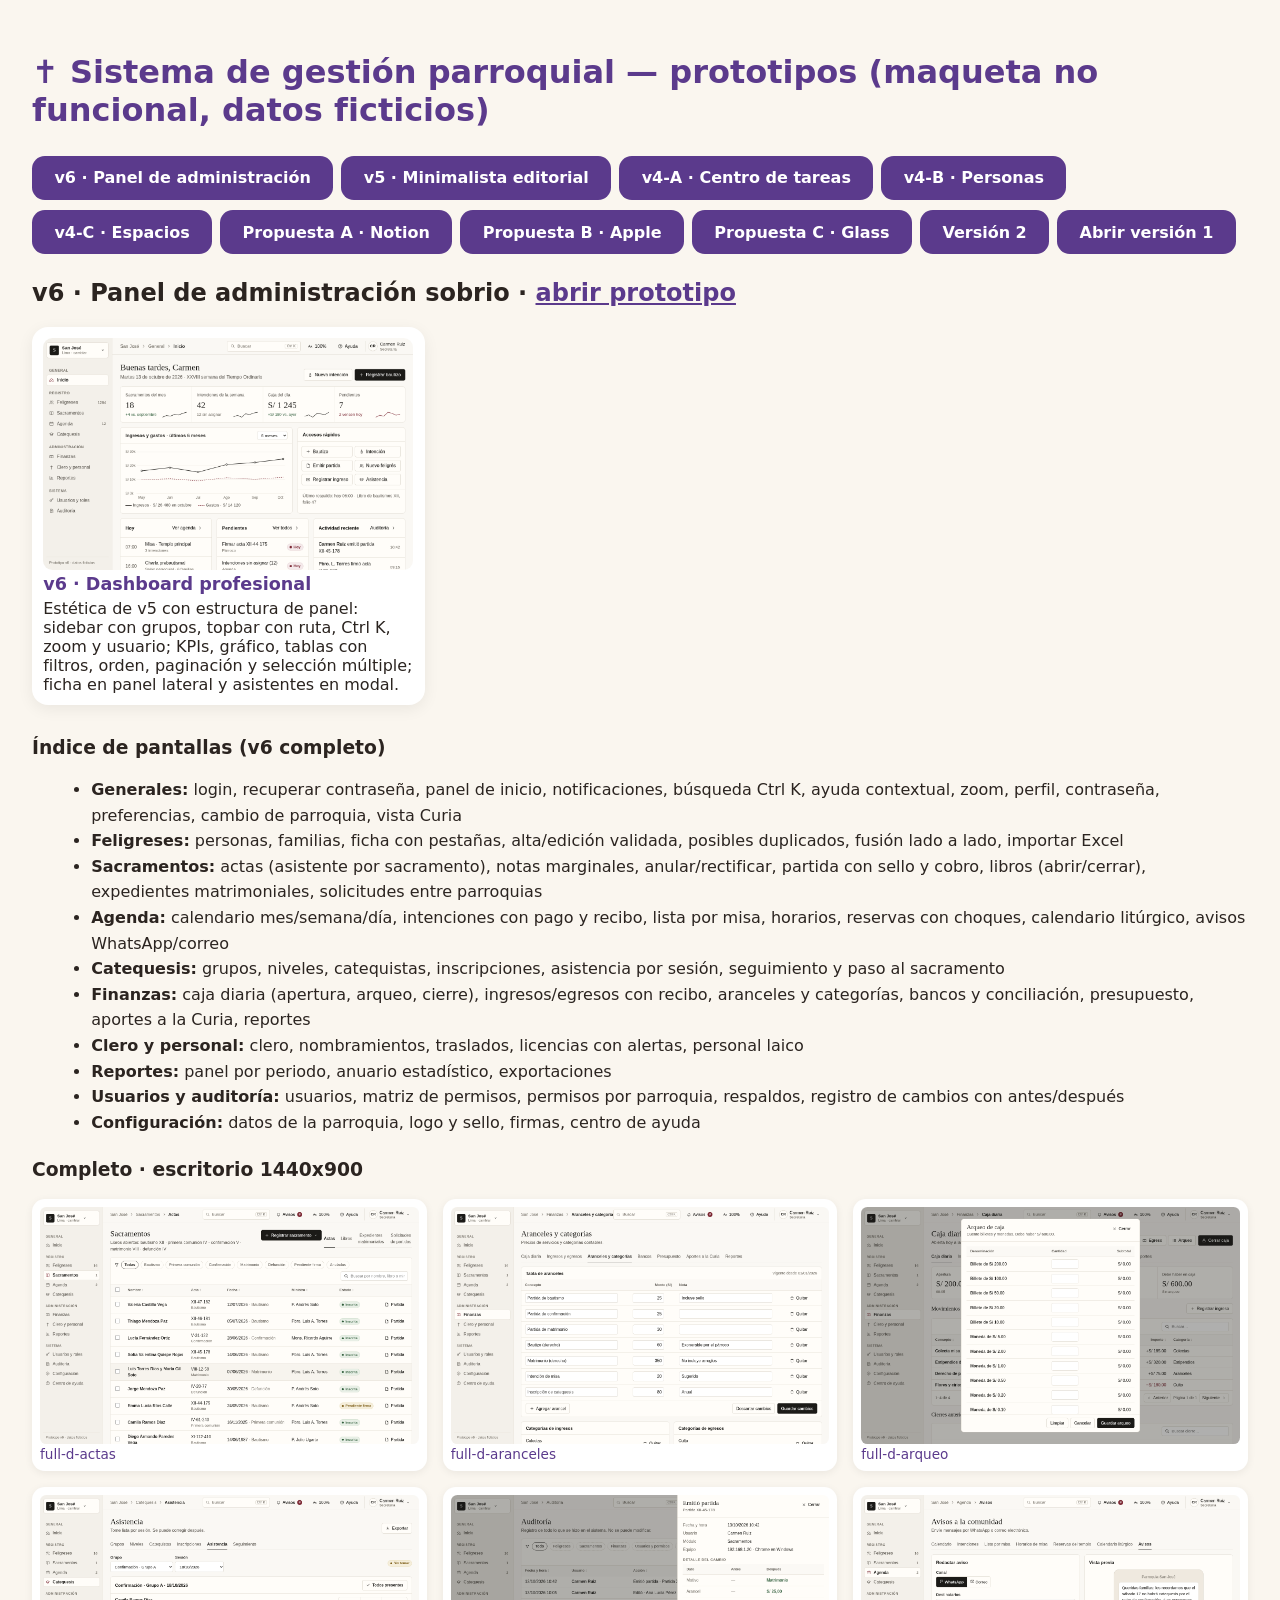
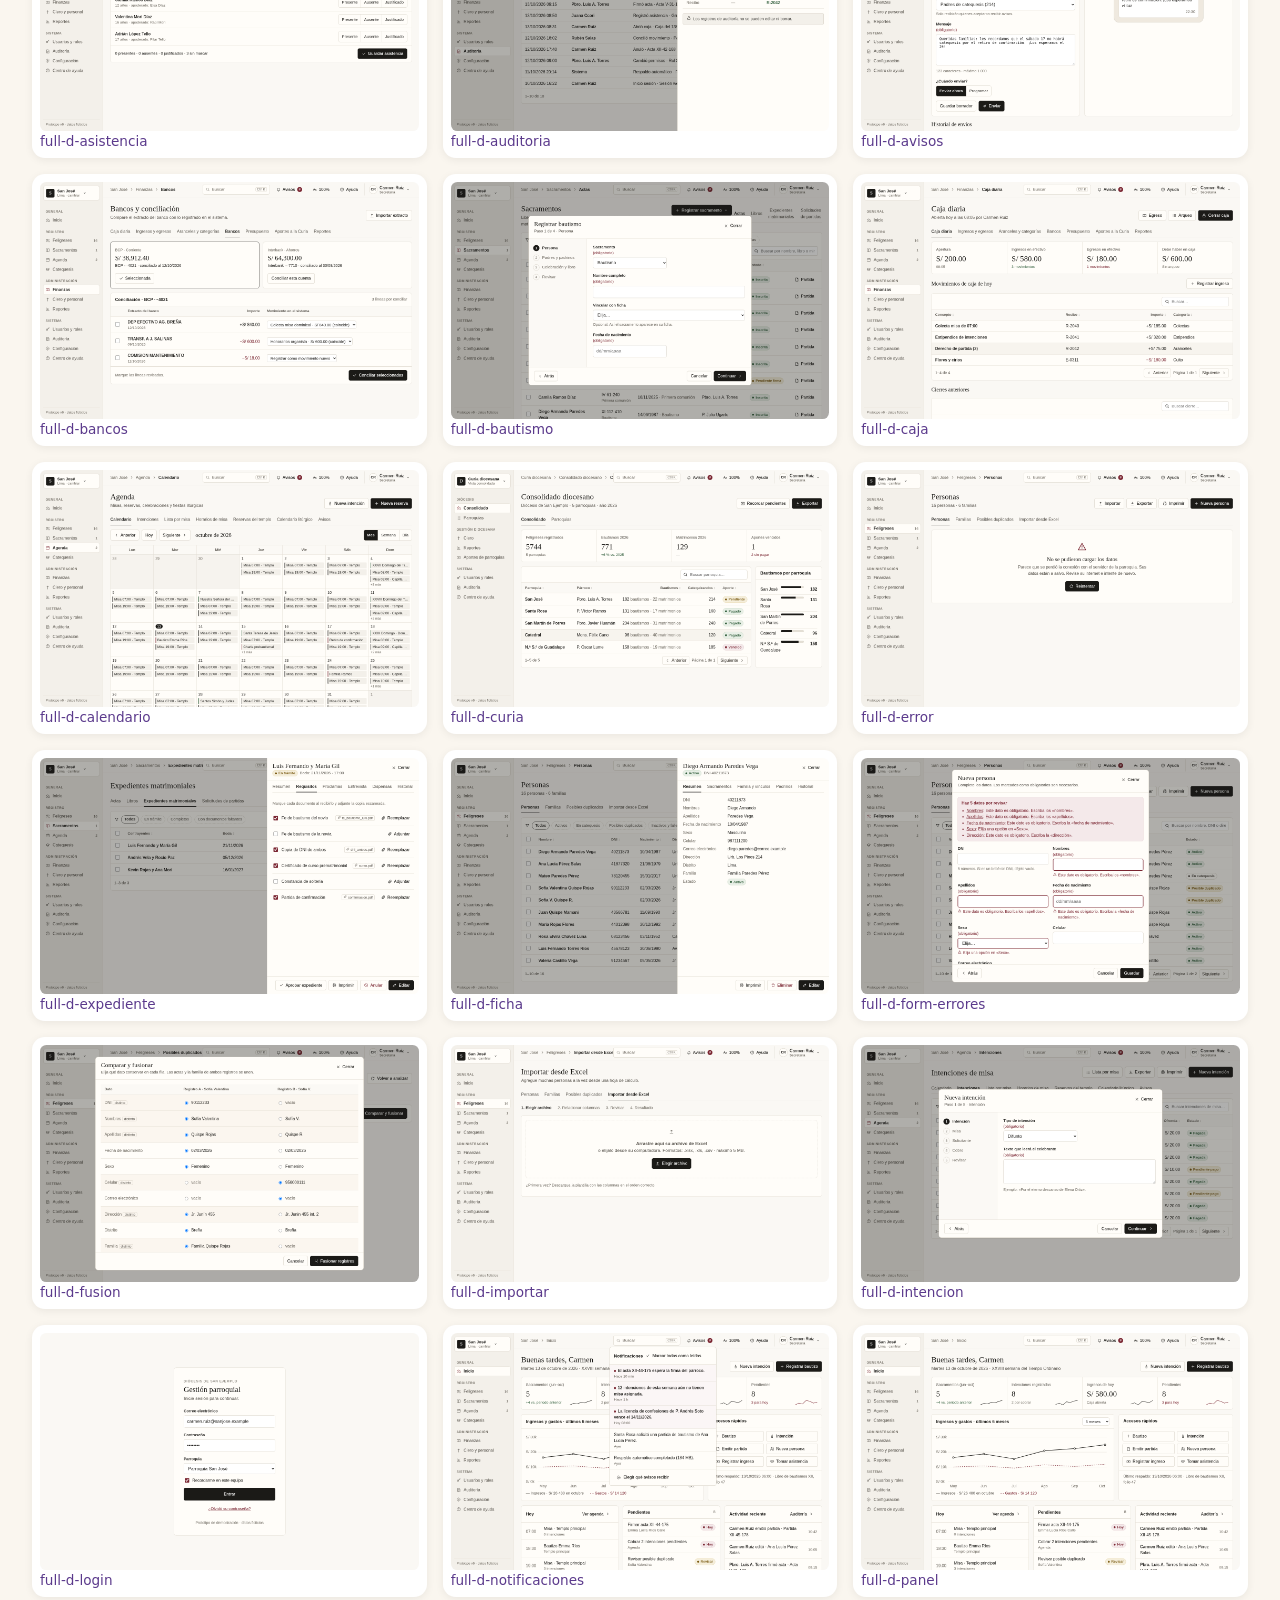
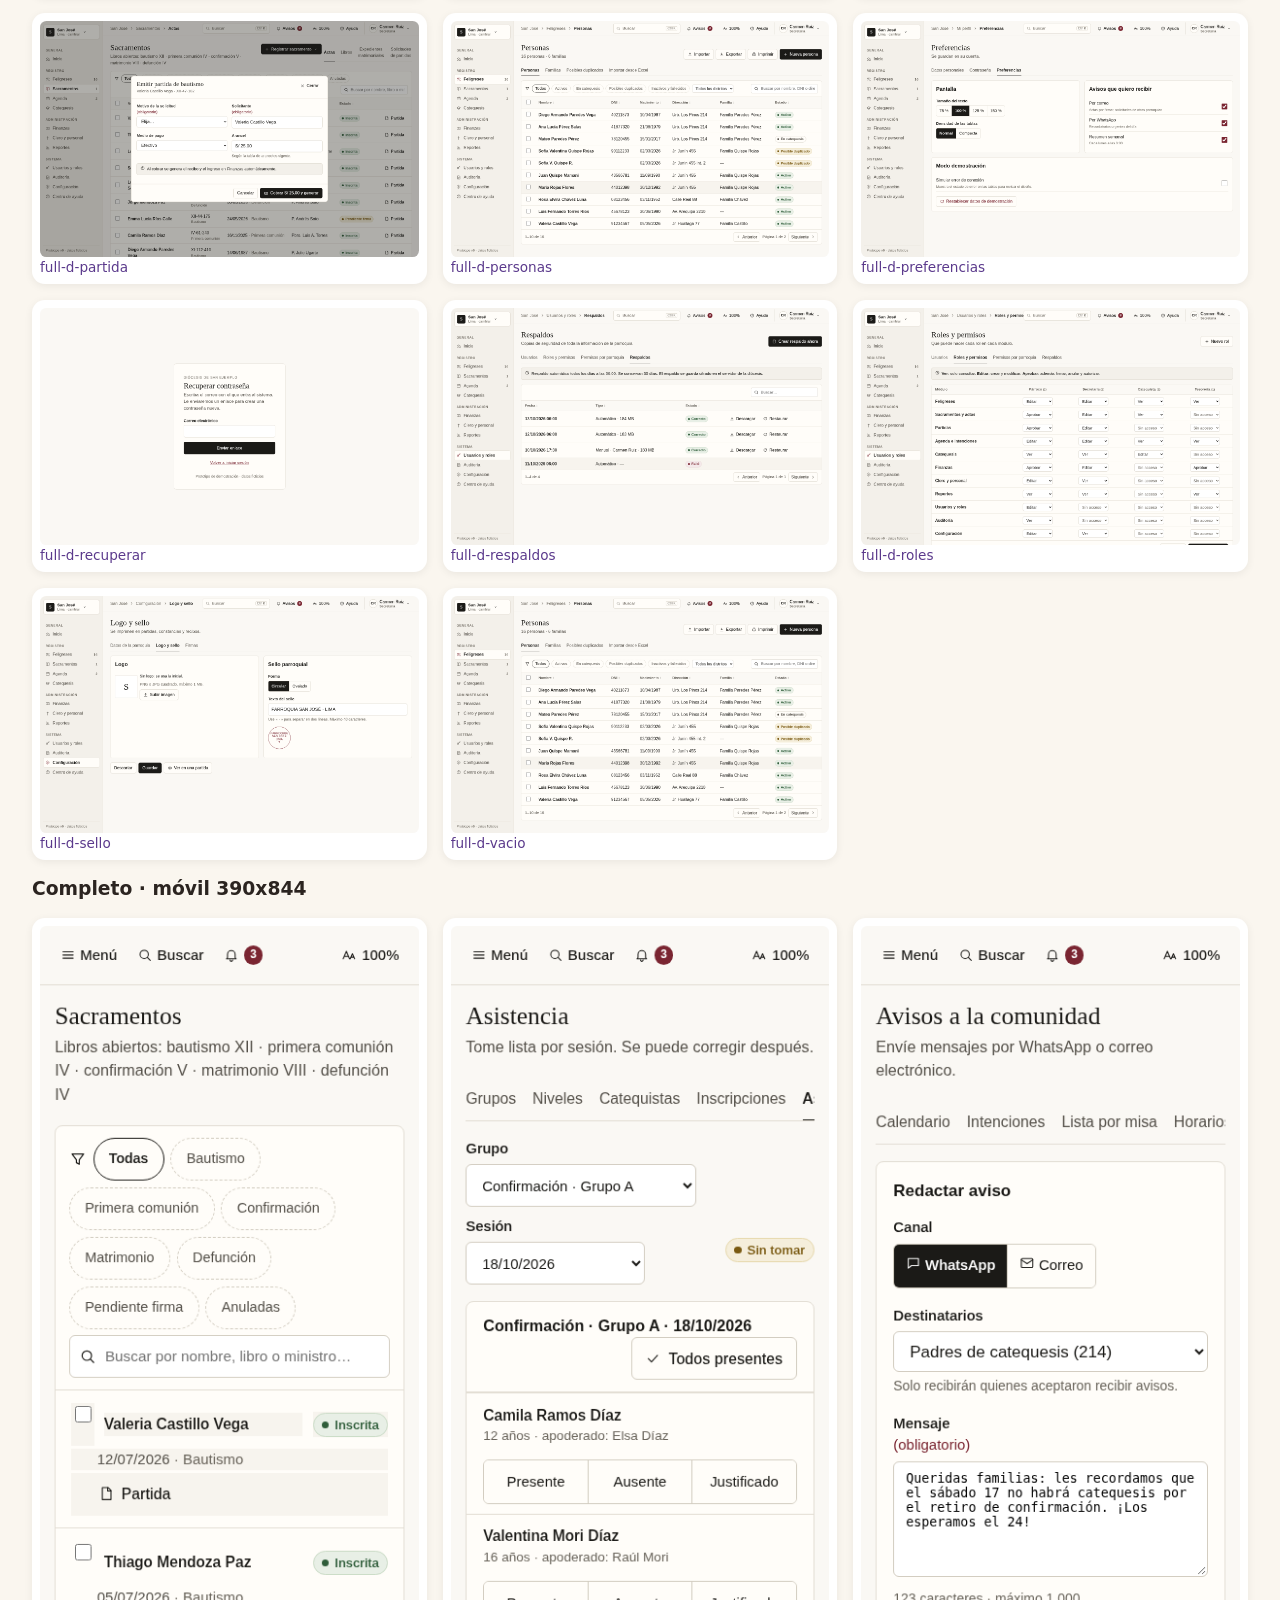
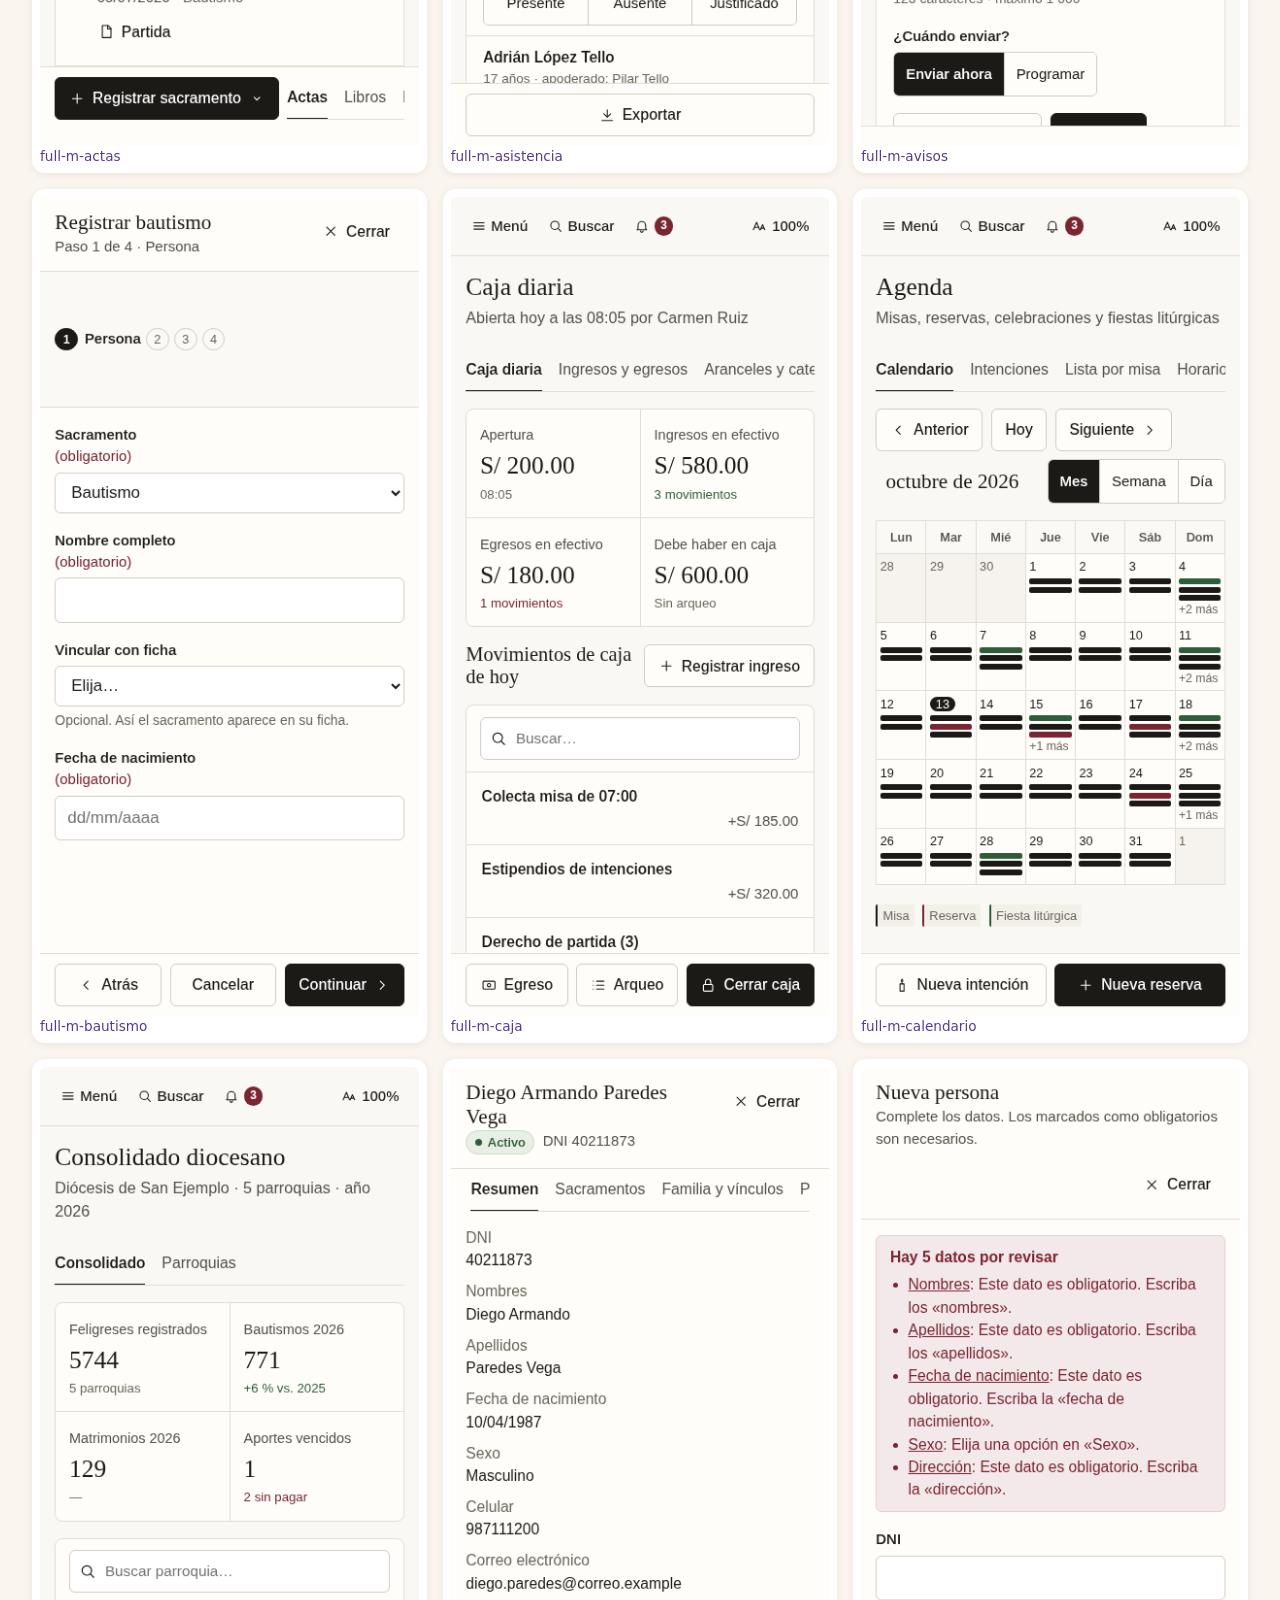
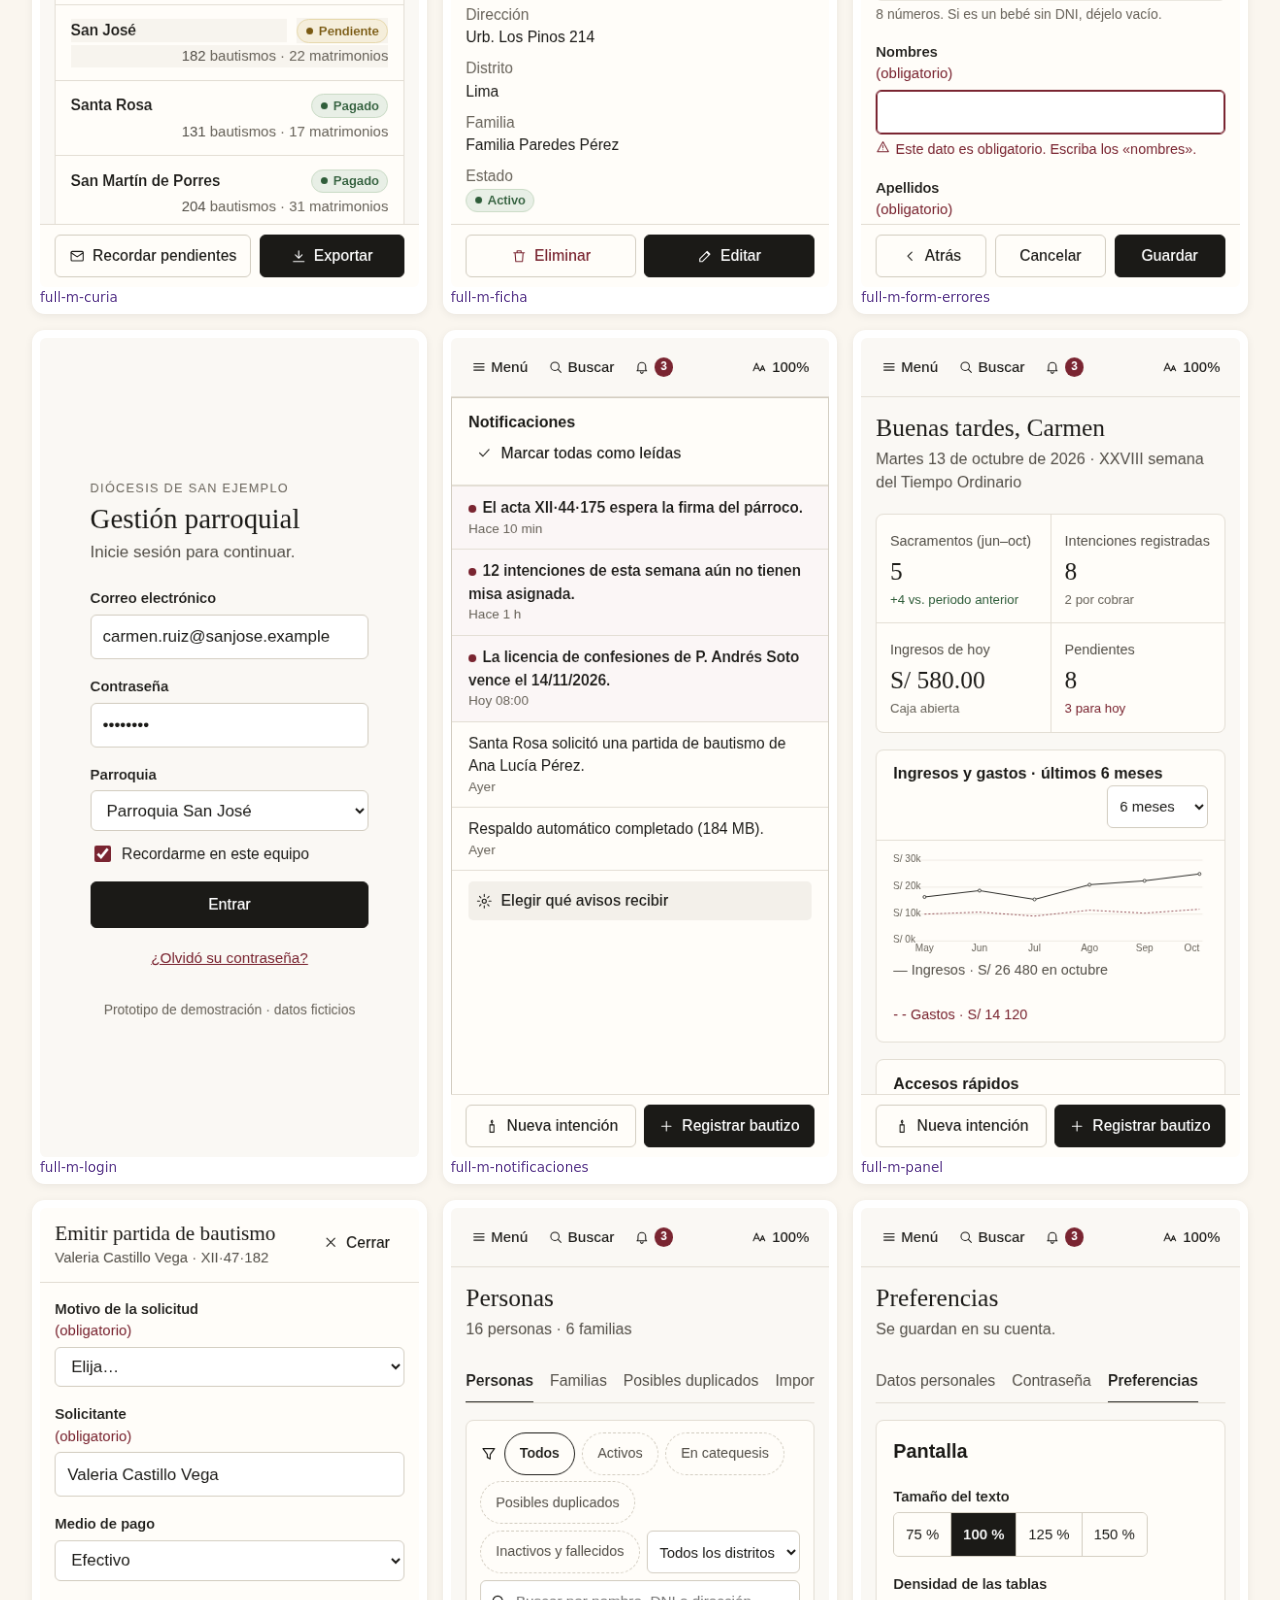
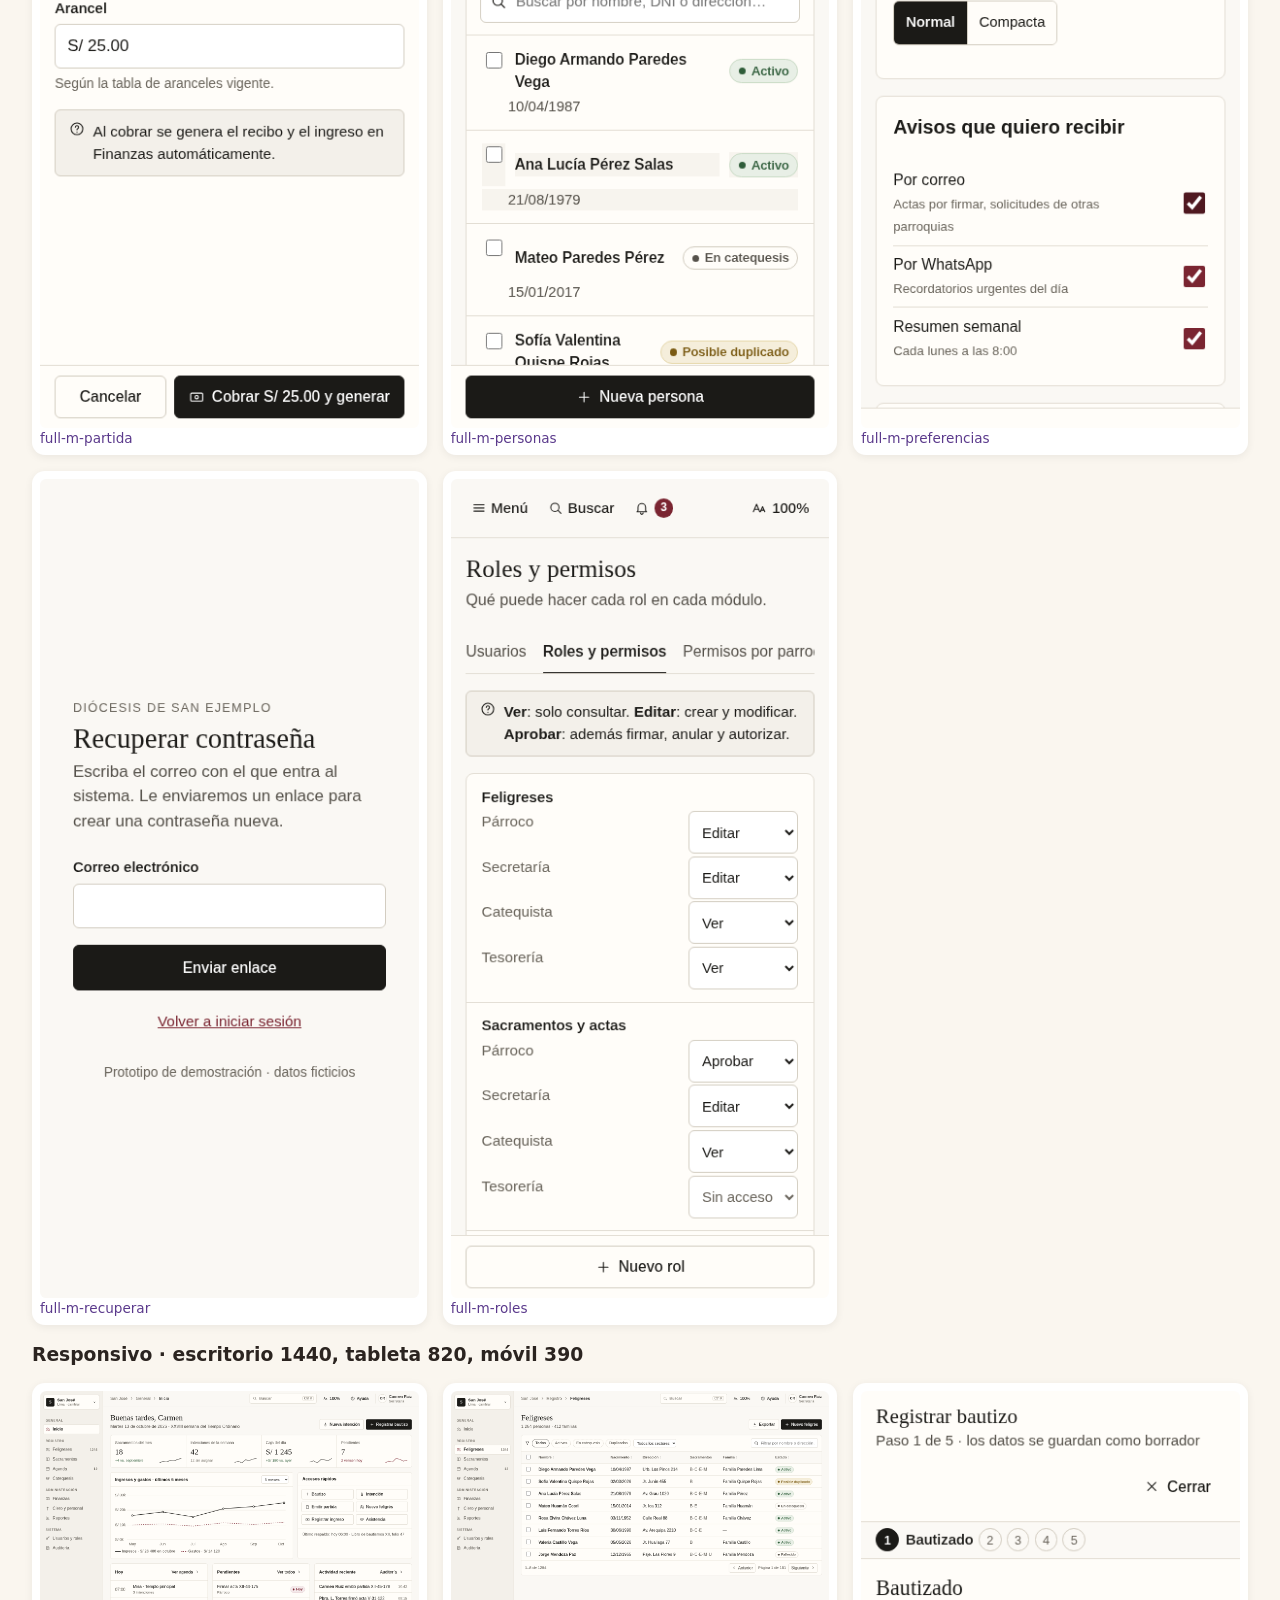
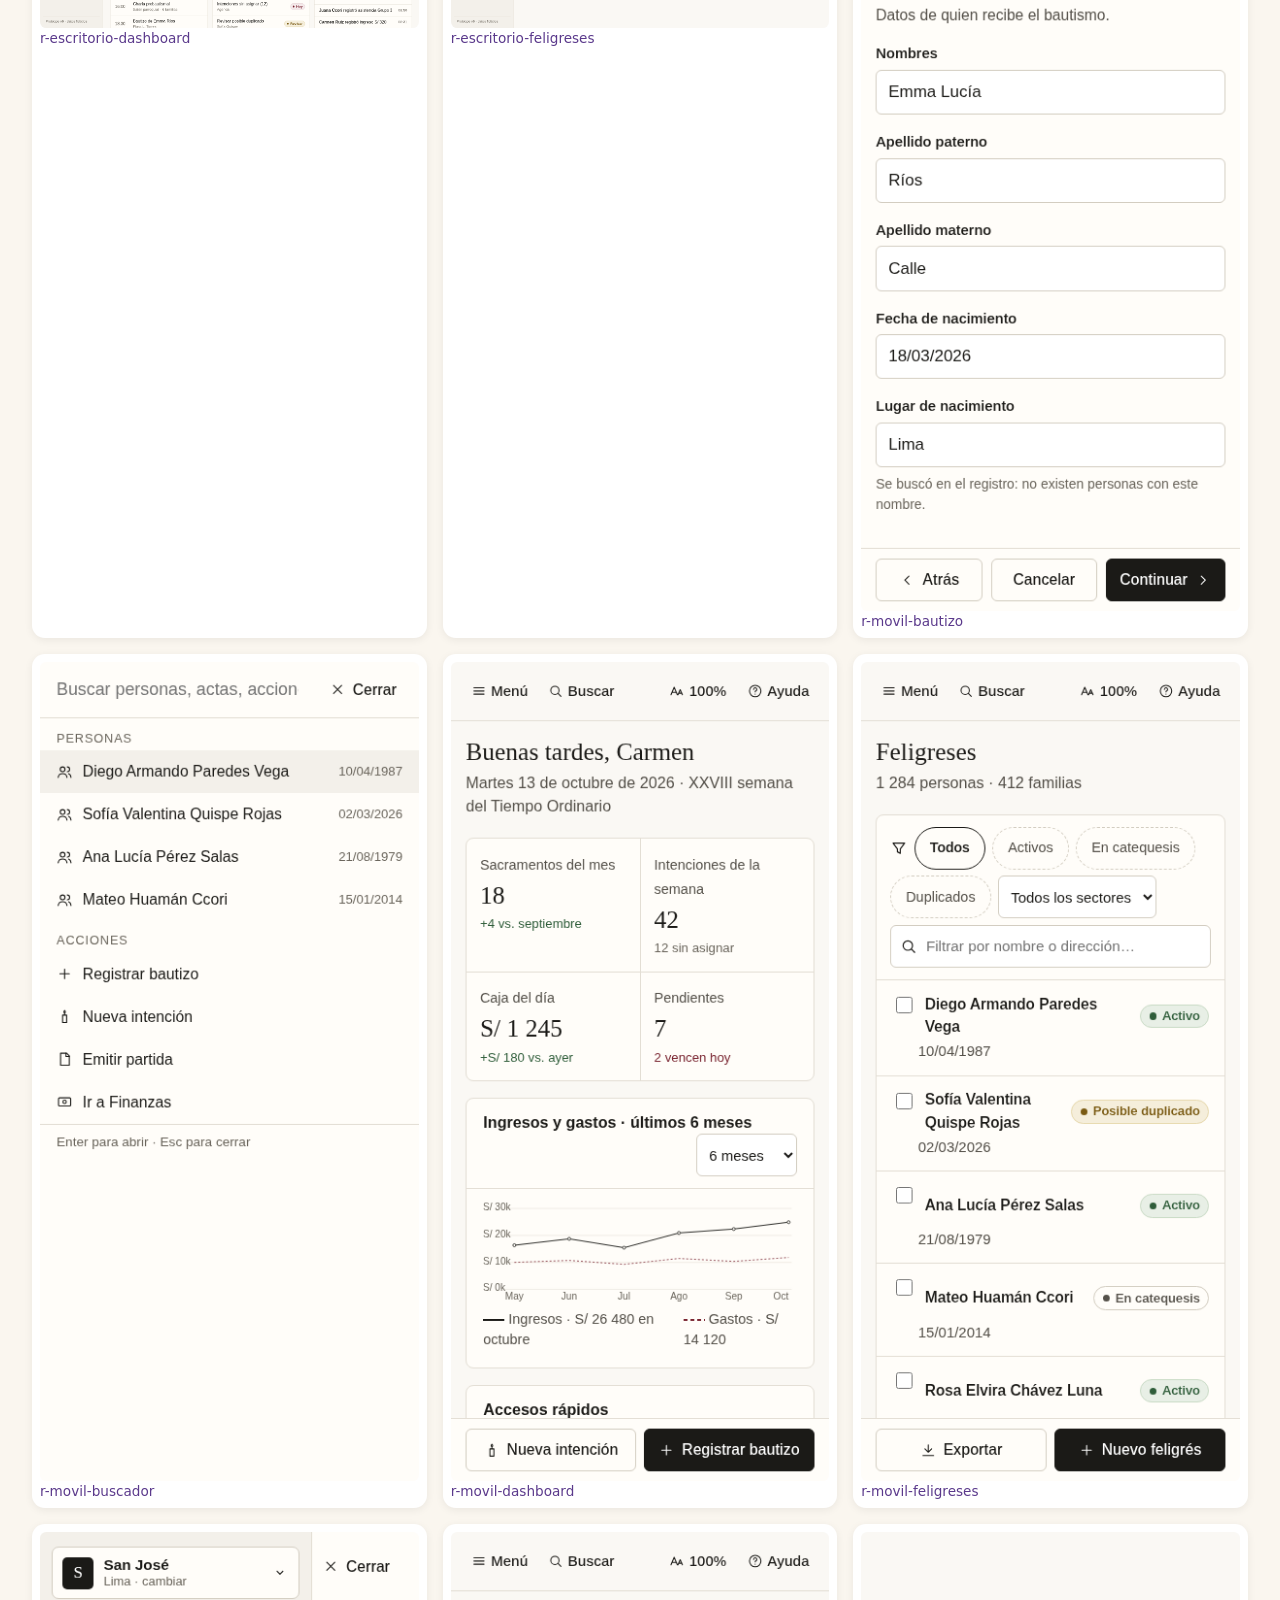
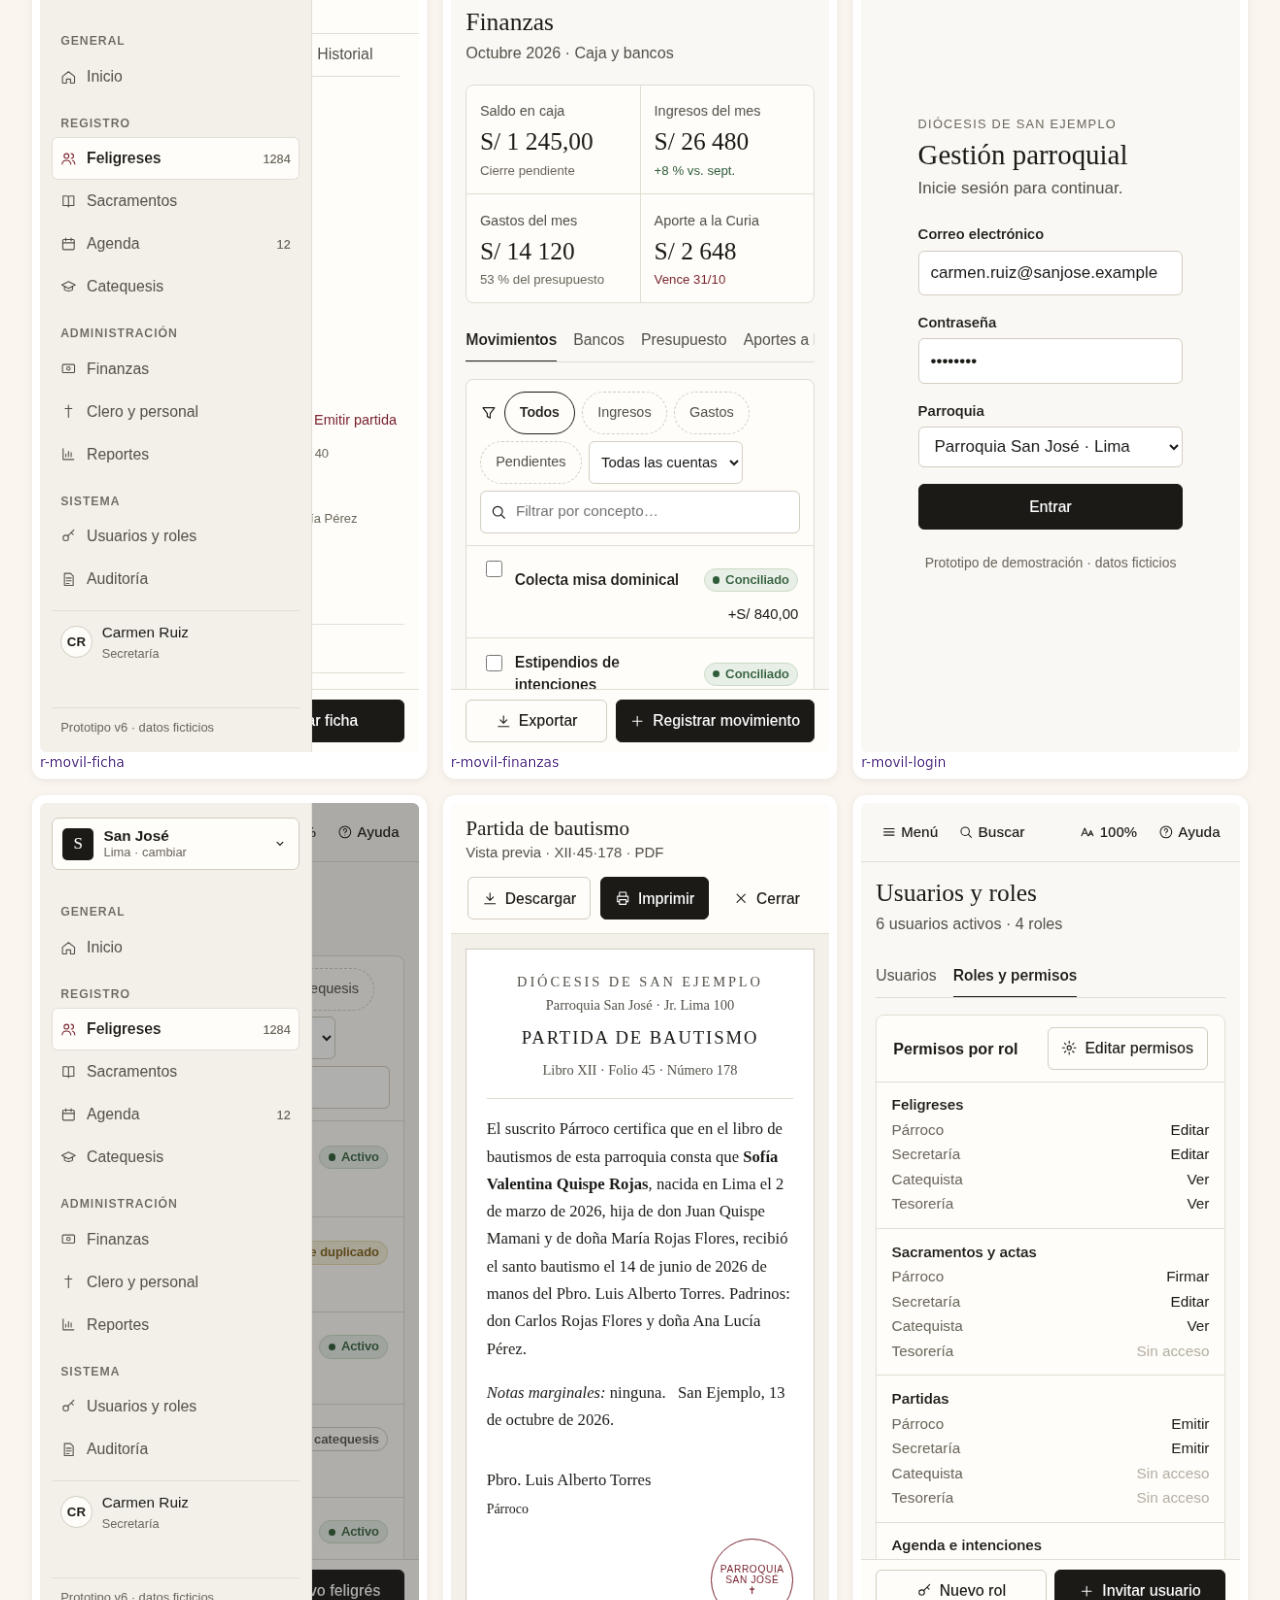
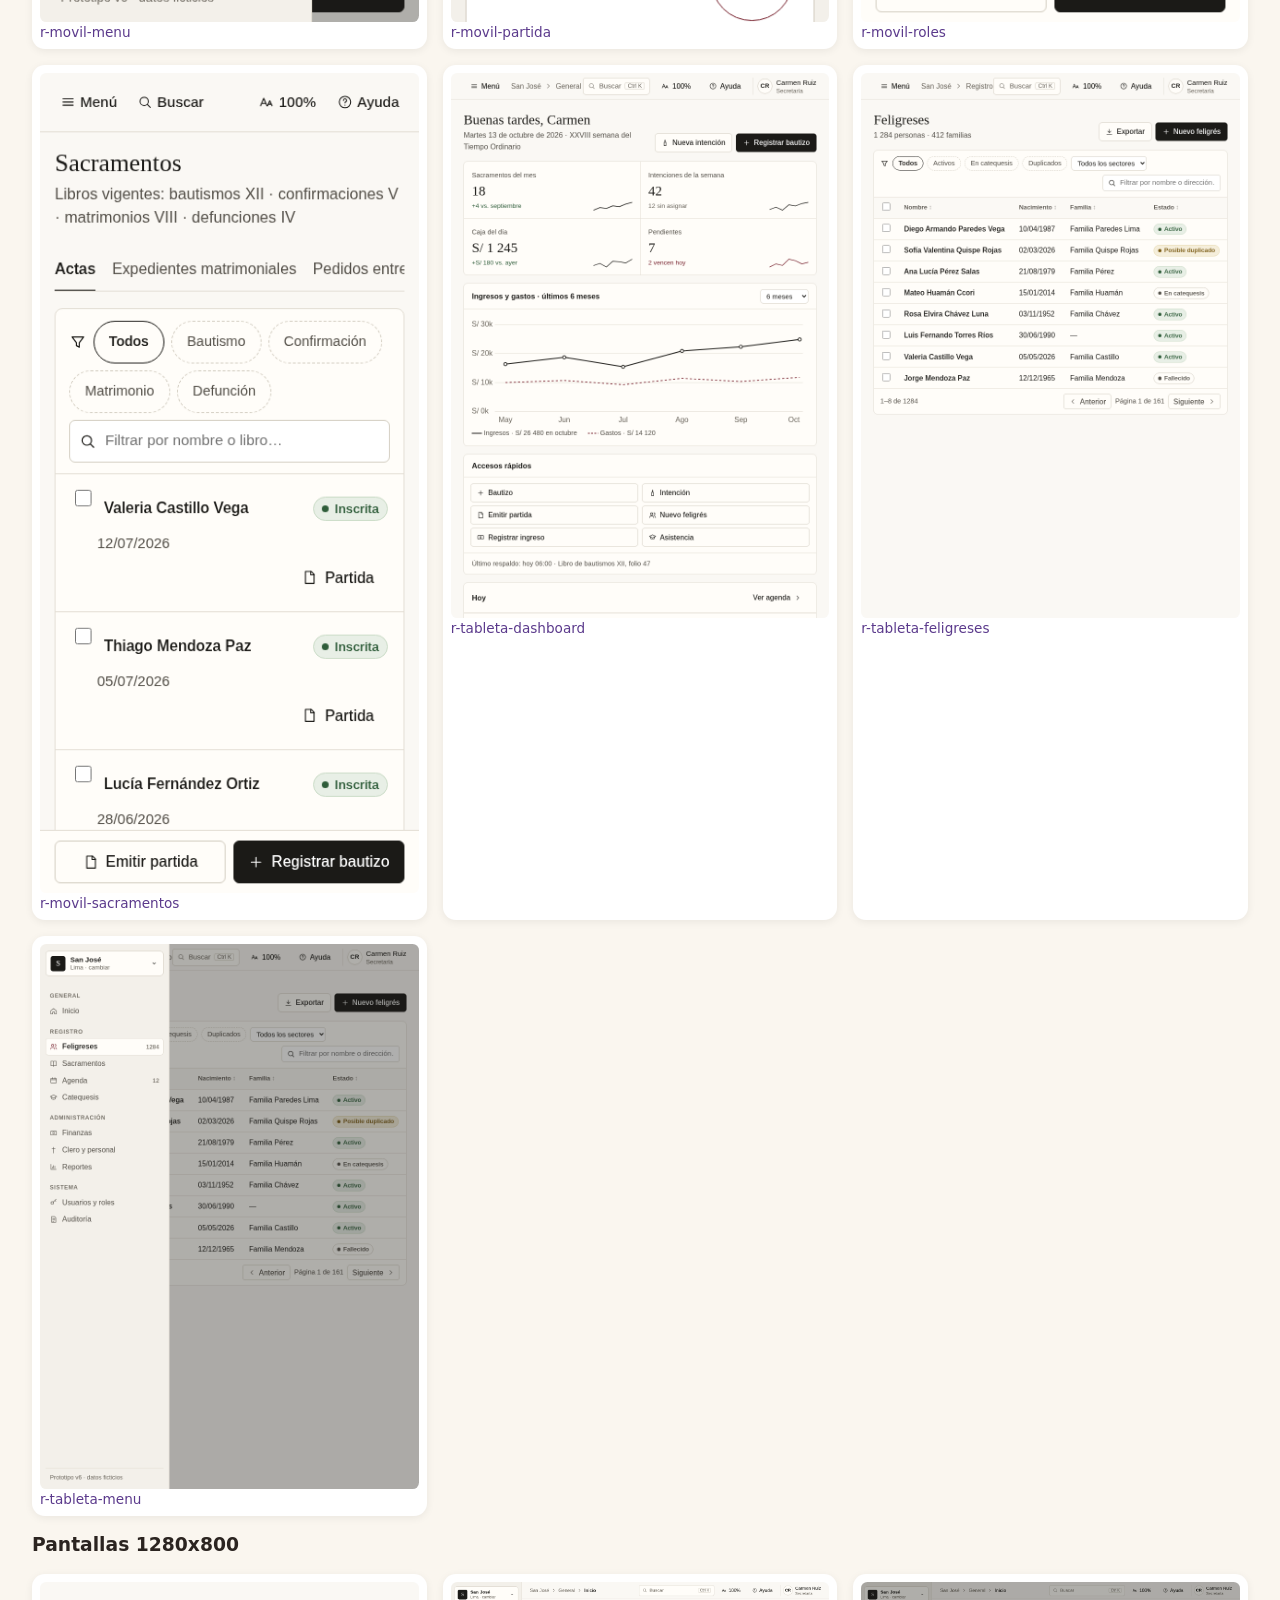
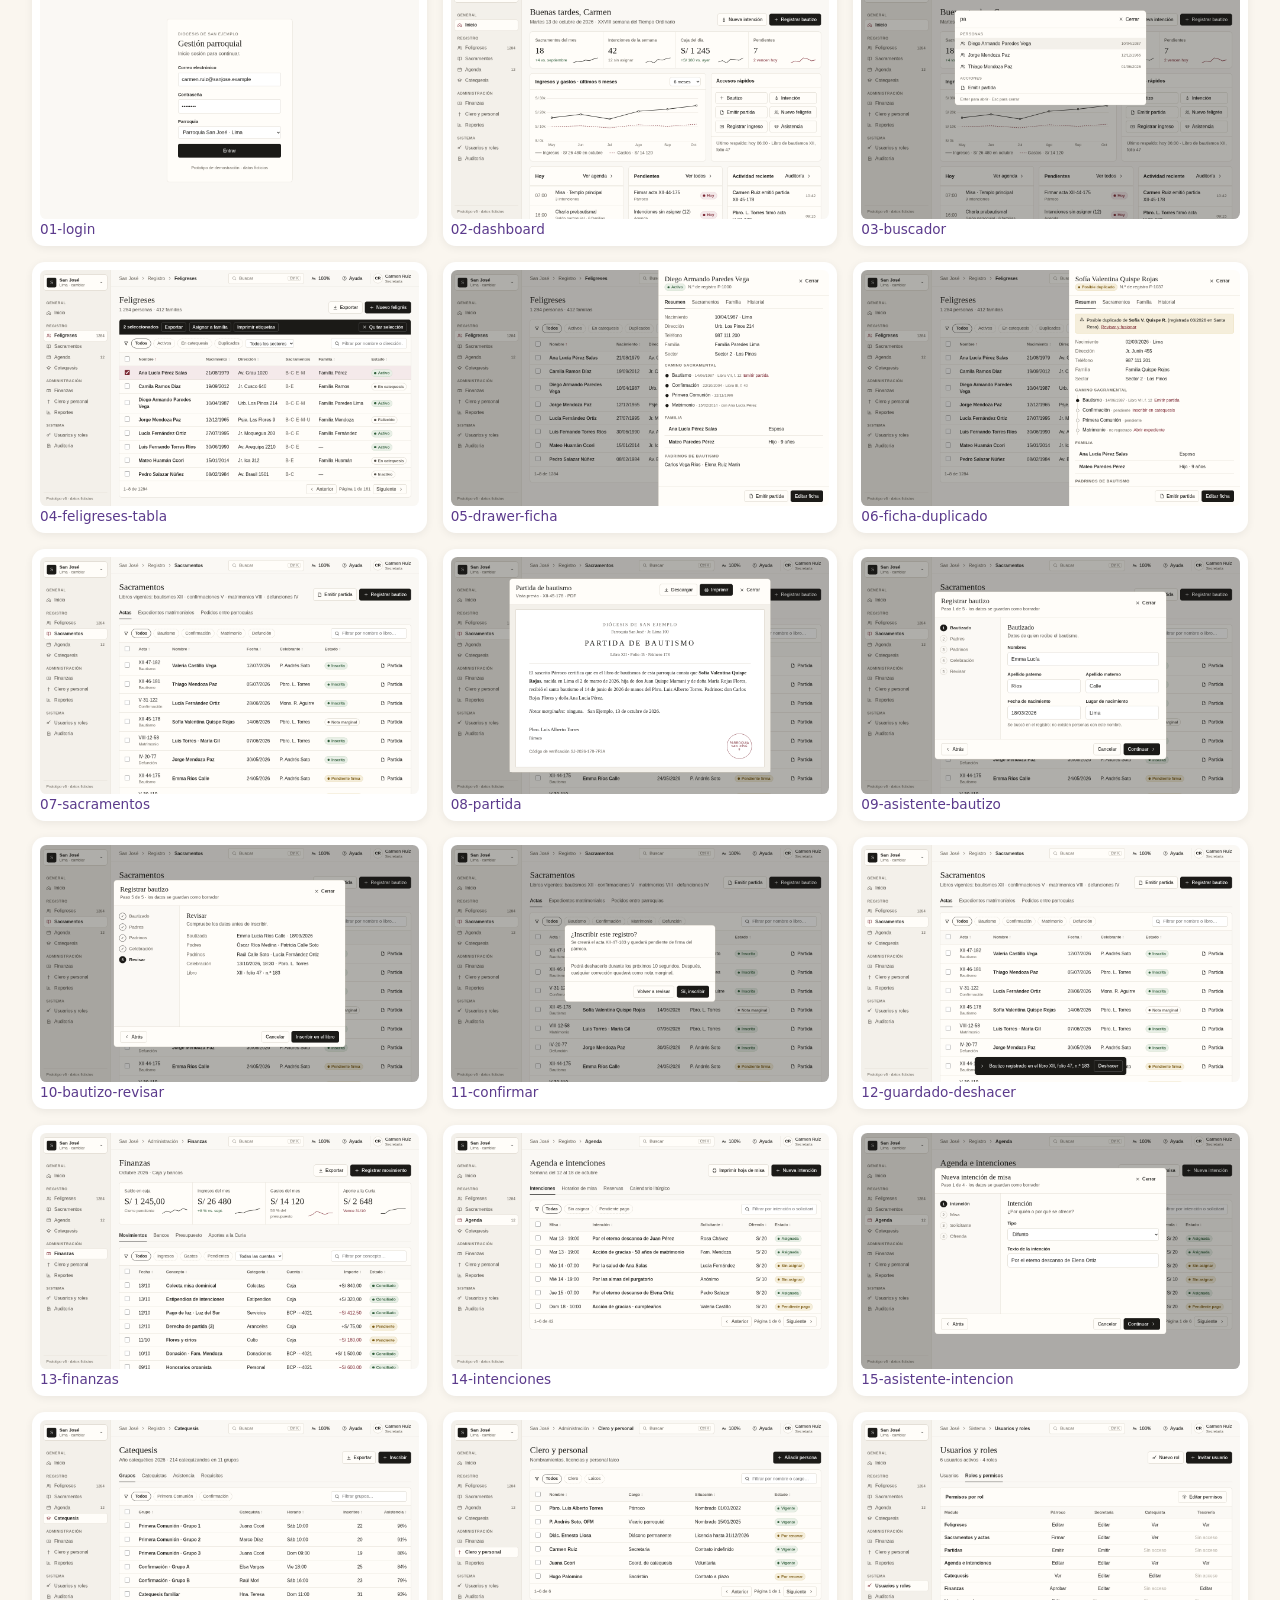
==== commit 3c3dab9f: "Add files via upload" ====
--- a/index.html
+++ b/index.html
@@ -1,2 +1,2 @@
 <!DOCTYPE html><html lang="es"><meta charset="utf-8"><meta name="viewport" content="width=device-width"><title>Prototipos — Gestión parroquial</title><style>body{font-family:system-ui,sans-serif;background:#faf6ef;color:#2b2420;margin:0;padding:2rem}h1{color:#5b3a8c}a{color:#5b3a8c}.btns a{display:inline-block;background:#5b3a8c;color:#fff;padding:.8rem 1.4rem;border-radius:.8rem;text-decoration:none;margin:.3rem .5rem .3rem 0;font-weight:600}.g{display:grid;grid-template-columns:repeat(auto-fill,minmax(300px,1fr));gap:1rem}.g a{background:#fff;border-radius:.8rem;padding:.5rem;text-decoration:none;box-shadow:0 2px 8px #0001}.g img{width:100%;border-radius:.4rem;display:block}.g span{font-size:.85rem}</style>
-<h1>✝ Sistema de gestión parroquial — prototipos (maqueta no funcional, datos ficticios)</h1><div class="btns"><a href="v6/">v6 · Panel de administración</a><a href="v5/">v5 · Minimalista editorial</a><a href="v4-a/">v4-A · Centro de tareas</a><a href="v4-b/">v4-B · Personas</a><a href="v4-c/">v4-C · Espacios</a><a href="v3-notion/">Propuesta A · Notion</a><a href="v3-apple/">Propuesta B · Apple</a><a href="v3-glass/">Propuesta C · Glass</a><a href="v2/">Versión 2</a><a href="v1/">Abrir versión 1</a></div><h2>v6 · Panel de administración sobrio · <a href="v6/">abrir prototipo</a></h2><div class="p3"><a class="pc" href="v6/"><img src="img/v6/02-dashboard.png"><b>v6 · Dashboard profesional</b><span>Estética de v5 con estructura de panel: sidebar con grupos, topbar con ruta, Ctrl K, zoom y usuario; KPIs, gráfico, tablas con filtros, orden, paginación y selección múltiple; ficha en panel lateral y asistentes en modal.</span></a></div><h3>Responsivo · escritorio 1440, tableta 820, móvil 390</h3><div class="g"><a href="img/v6/r-escritorio-dashboard.png"><img loading="lazy" src="img/v6/r-escritorio-dashboard.png"><span>r-escritorio-dashboard</span></a><a href="img/v6/r-escritorio-feligreses.png"><img loading="lazy" src="img/v6/r-escritorio-feligreses.png"><span>r-escritorio-feligreses</span></a><a href="img/v6/r-movil-bautizo.png"><img loading="lazy" src="img/v6/r-movil-bautizo.png"><span>r-movil-bautizo</span></a><a href="img/v6/r-movil-buscador.png"><img loading="lazy" src="img/v6/r-movil-buscador.png"><span>r-movil-buscador</span></a><a href="img/v6/r-movil-dashboard.png"><img loading="lazy" src="img/v6/r-movil-dashboard.png"><span>r-movil-dashboard</span></a><a href="img/v6/r-movil-feligreses.png"><img loading="lazy" src="img/v6/r-movil-feligreses.png"><span>r-movil-feligreses</span></a><a href="img/v6/r-movil-ficha.png"><img loading="lazy" src="img/v6/r-movil-ficha.png"><span>r-movil-ficha</span></a><a href="img/v6/r-movil-finanzas.png"><img loading="lazy" src="img/v6/r-movil-finanzas.png"><span>r-movil-finanzas</span></a><a href="img/v6/r-movil-login.png"><img loading="lazy" src="img/v6/r-movil-login.png"><span>r-movil-login</span></a><a href="img/v6/r-movil-menu.png"><img loading="lazy" src="img/v6/r-movil-menu.png"><span>r-movil-menu</span></a><a href="img/v6/r-movil-partida.png"><img loading="lazy" src="img/v6/r-movil-partida.png"><span>r-movil-partida</span></a><a href="img/v6/r-movil-roles.png"><img loading="lazy" src="img/v6/r-movil-roles.png"><span>r-movil-roles</span></a><a href="img/v6/r-movil-sacramentos.png"><img loading="lazy" src="img/v6/r-movil-sacramentos.png"><span>r-movil-sacramentos</span></a><a href="img/v6/r-tableta-dashboard.png"><img loading="lazy" src="img/v6/r-tableta-dashboard.png"><span>r-tableta-dashboard</span></a><a href="img/v6/r-tableta-feligreses.png"><img loading="lazy" src="img/v6/r-tableta-feligreses.png"><span>r-tableta-feligreses</span></a><a href="img/v6/r-tableta-menu.png"><img loading="lazy" src="img/v6/r-tableta-menu.png"><span>r-tableta-menu</span></a></div><h3>Pantallas 1280x800</h3><div class="g"><a href="img/v6/01-login.png"><img loading="lazy" src="img/v6/01-login.png"><span>01-login</span></a><a href="img/v6/02-dashboard.png"><img loading="lazy" src="img/v6/02-dashboard.png"><span>02-dashboard</span></a><a href="img/v6/03-buscador.png"><img loading="lazy" src="img/v6/03-buscador.png"><span>03-buscador</span></a><a href="img/v6/04-feligreses-tabla.png"><img loading="lazy" src="img/v6/04-feligreses-tabla.png"><span>04-feligreses-tabla</span></a><a href="img/v6/05-drawer-ficha.png"><img loading="lazy" src="img/v6/05-drawer-ficha.png"><span>05-drawer-ficha</span></a><a href="img/v6/06-ficha-duplicado.png"><img loading="lazy" src="img/v6/06-ficha-duplicado.png"><span>06-ficha-duplicado</span></a><a href="img/v6/07-sacramentos.png"><img loading="lazy" src="img/v6/07-sacramentos.png"><span>07-sacramentos</span></a><a href="img/v6/08-partida.png"><img loading="lazy" src="img/v6/08-partida.png"><span>08-partida</span></a><a href="img/v6/09-asistente-bautizo.png"><img loading="lazy" src="img/v6/09-asistente-bautizo.png"><span>09-asistente-bautizo</span></a><a href="img/v6/10-bautizo-revisar.png"><img loading="lazy" src="img/v6/10-bautizo-revisar.png"><span>10-bautizo-revisar</span></a><a href="img/v6/11-confirmar.png"><img loading="lazy" src="img/v6/11-confirmar.png"><span>11-confirmar</span></a><a href="img/v6/12-guardado-deshacer.png"><img loading="lazy" src="img/v6/12-guardado-deshacer.png"><span>12-guardado-deshacer</span></a><a href="img/v6/13-finanzas.png"><img loading="lazy" src="img/v6/13-finanzas.png"><span>13-finanzas</span></a><a href="img/v6/14-intenciones.png"><img loading="lazy" src="img/v6/14-intenciones.png"><span>14-intenciones</span></a><a href="img/v6/15-asistente-intencion.png"><img loading="lazy" src="img/v6/15-asistente-intencion.png"><span>15-asistente-intencion</span></a><a href="img/v6/16-catequesis.png"><img loading="lazy" src="img/v6/16-catequesis.png"><span>16-catequesis</span></a><a href="img/v6/17-clero.png"><img loading="lazy" src="img/v6/17-clero.png"><span>17-clero</span></a><a href="img/v6/18-usuarios-roles.png"><img loading="lazy" src="img/v6/18-usuarios-roles.png"><span>18-usuarios-roles</span></a><a href="img/v6/19-auditoria.png"><img loading="lazy" src="img/v6/19-auditoria.png"><span>19-auditoria</span></a><a href="img/v6/20-ayuda.png"><img loading="lazy" src="img/v6/20-ayuda.png"><span>20-ayuda</span></a><a href="img/v6/21-zoom-menu.png"><img loading="lazy" src="img/v6/21-zoom-menu.png"><span>21-zoom-menu</span></a><a href="img/v6/22-zoom-125.png"><img loading="lazy" src="img/v6/22-zoom-125.png"><span>22-zoom-125</span></a><a href="img/v6/23-zoom-125-feligreses.png"><img loading="lazy" src="img/v6/23-zoom-125-feligreses.png"><span>23-zoom-125-feligreses</span></a></div><h2>v5 · Propuesta minimalista editorial · <a href="v5/">abrir prototipo</a></h2><div class="p3"><a class="pc" href="v5/"><img src="img/v5/02-inicio.png"><b>v5 · Sobria / editorial suiza</b><span>Casi monocromo con un único acento burdeos, títulos serif, navegación de texto con 6 secciones, columna de lectura centrada y flujos de una pregunta por pantalla.</span></a></div><div class="g"><a href="img/v5/01-login.png"><img loading="lazy" src="img/v5/01-login.png"><span>01-login</span></a><a href="img/v5/02-inicio.png"><img loading="lazy" src="img/v5/02-inicio.png"><span>02-inicio</span></a><a href="img/v5/03-buscador.png"><img loading="lazy" src="img/v5/03-buscador.png"><span>03-buscador</span></a><a href="img/v5/04-bautizo-paso1.png"><img loading="lazy" src="img/v5/04-bautizo-paso1.png"><span>04-bautizo-paso1</span></a><a href="img/v5/05-bautizo-revisar.png"><img loading="lazy" src="img/v5/05-bautizo-revisar.png"><span>05-bautizo-revisar</span></a><a href="img/v5/06-confirmar.png"><img loading="lazy" src="img/v5/06-confirmar.png"><span>06-confirmar</span></a><a href="img/v5/07-guardado-deshacer.png"><img loading="lazy" src="img/v5/07-guardado-deshacer.png"><span>07-guardado-deshacer</span></a><a href="img/v5/08-ficha-persona.png"><img loading="lazy" src="img/v5/08-ficha-persona.png"><span>08-ficha-persona</span></a><a href="img/v5/09-ficha-duplicado.png"><img loading="lazy" src="img/v5/09-ficha-duplicado.png"><span>09-ficha-duplicado</span></a><a href="img/v5/10-sacramentos.png"><img loading="lazy" src="img/v5/10-sacramentos.png"><span>10-sacramentos</span></a><a href="img/v5/11-partida.png"><img loading="lazy" src="img/v5/11-partida.png"><span>11-partida</span></a><a href="img/v5/12-finanzas.png"><img loading="lazy" src="img/v5/12-finanzas.png"><span>12-finanzas</span></a><a href="img/v5/13-agenda-intenciones.png"><img loading="lazy" src="img/v5/13-agenda-intenciones.png"><span>13-agenda-intenciones</span></a><a href="img/v5/14-catequesis-requisitos.png"><img loading="lazy" src="img/v5/14-catequesis-requisitos.png"><span>14-catequesis-requisitos</span></a><a href="img/v5/15-clero.png"><img loading="lazy" src="img/v5/15-clero.png"><span>15-clero</span></a><a href="img/v5/16-usuarios-roles.png"><img loading="lazy" src="img/v5/16-usuarios-roles.png"><span>16-usuarios-roles</span></a><a href="img/v5/17-intencion-paso1.png"><img loading="lazy" src="img/v5/17-intencion-paso1.png"><span>17-intencion-paso1</span></a><a href="img/v5/18-ayuda.png"><img loading="lazy" src="img/v5/18-ayuda.png"><span>18-ayuda</span></a><a href="img/v5/19-zoom-menu.png"><img loading="lazy" src="img/v5/19-zoom-menu.png"><span>19-zoom-menu</span></a><a href="img/v5/20-zoom-150.png"><img loading="lazy" src="img/v5/20-zoom-150.png"><span>20-zoom-150</span></a><a href="img/v5/21-zoom-150-ficha.png"><img loading="lazy" src="img/v5/21-zoom-150-ficha.png"><span>21-zoom-150-ficha</span></a></div><h2>v4 · Nuevas estructuras de interfaz</h2><div class="p3"><a class="pc" href="v4-a/"><img src="img/v4-a/01-inicio.png"><b>Propuesta A · Centro de tareas</b><span>Sin menú lateral: barra central “¿Qué necesitas?” + dock inferior con 5 destinos; las tareas se abren como hojas desde abajo y paneles desde la derecha.</span></a><a class="pc" href="v4-b/"><img src="img/v4-b/02-lista-ficha-persona.png"><b>Propuesta B · Personas y línea de vida</b><span>La persona/familia es el centro: inicio bento de familias y vista de 3 paneles (vistas · lista · ficha) con línea de vida sacramental y acciones en contexto.</span></a><a class="pc" href="v4-c/"><img src="img/v4-c/01-inicio.png"><b>Propuesta C · Espacios y bento</b><span>Rail de espacios (con cambio de parroquia/Curia), inicio con widgets redimensionables S/M/L y flujos a pantalla completa, una pregunta grande por pantalla.</span></a></div><h2>Nuevas propuestas visuales (v3)</h2><div class="p3"><a class="pc" href="v3-notion/"><img src="img/v3-notion/02-inicio.png"><b>Propuesta A · Notion/Linear</b><span>Neutra, fina, tablas tipo base de datos, Ctrl K</span></a><a class="pc" href="v3-apple/"><img src="img/v3-apple/02-inicio.png"><b>Propuesta B · Apple</b><span>Mucho blanco, tarjetas grandes, segmentados iOS</span></a><a class="pc" href="v3-glass/"><img src="img/v3-glass/02-inicio.png"><b>Propuesta C · Glass</b><span>Degradados litúrgicos y paneles translúcidos</span></a></div><style>.p3{display:grid;grid-template-columns:repeat(3,1fr);gap:1.2rem;margin-bottom:2rem}.pc{background:#fff;border-radius:1rem;padding:.7rem;text-decoration:none;color:#2b2420;box-shadow:0 4px 16px #0001;display:flex;flex-direction:column;gap:.3rem}.pc img{width:100%;border-radius:.6rem}.pc b{font-size:1.1rem;color:#5b3a8c}</style><h2>Versión 2 (rediseño) · <a href="v2/">abrir prototipo</a></h2><div class="g"><a href="img/v2/01-login.jpg"><img loading="lazy" src="img/v2/01-login.jpg"><span>01-login</span></a><a href="img/v2/02-inicio.jpg"><img loading="lazy" src="img/v2/02-inicio.jpg"><span>02-inicio</span></a><a href="img/v2/03-buscador-resultados.jpg"><img loading="lazy" src="img/v2/03-buscador-resultados.jpg"><span>03-buscador-resultados</span></a><a href="img/v2/04-bautizo-paso1-datos-nino.jpg"><img loading="lazy" src="img/v2/04-bautizo-paso1-datos-nino.jpg"><span>04-bautizo-paso1-datos-nino</span></a><a href="img/v2/05-bautizo-paso2-padres.jpg"><img loading="lazy" src="img/v2/05-bautizo-paso2-padres.jpg"><span>05-bautizo-paso2-padres</span></a><a href="img/v2/06-bautizo-paso3-padrinos.jpg"><img loading="lazy" src="img/v2/06-bautizo-paso3-padrinos.jpg"><span>06-bautizo-paso3-padrinos</span></a><a href="img/v2/07-bautizo-paso4-celebracion-libro.jpg"><img loading="lazy" src="img/v2/07-bautizo-paso4-celebracion-libro.jpg"><span>07-bautizo-paso4-celebracion-libro</span></a><a href="img/v2/08-bautizo-paso5-revisar.jpg"><img loading="lazy" src="img/v2/08-bautizo-paso5-revisar.jpg"><span>08-bautizo-paso5-revisar</span></a><a href="img/v2/09-bautizo-confirmar.jpg"><img loading="lazy" src="img/v2/09-bautizo-confirmar.jpg"><span>09-bautizo-confirmar</span></a><a href="img/v2/10-bautizo-guardado-deshacer.jpg"><img loading="lazy" src="img/v2/10-bautizo-guardado-deshacer.jpg"><span>10-bautizo-guardado-deshacer</span></a><a href="img/v2/11-deshacer-hecho.jpg"><img loading="lazy" src="img/v2/11-deshacer-hecho.jpg"><span>11-deshacer-hecho</span></a><a href="img/v2/12-intencion-paso1.jpg"><img loading="lazy" src="img/v2/12-intencion-paso1.jpg"><span>12-intencion-paso1</span></a><a href="img/v2/13-intencion-paso2.jpg"><img loading="lazy" src="img/v2/13-intencion-paso2.jpg"><span>13-intencion-paso2</span></a><a href="img/v2/14-intencion-paso3.jpg"><img loading="lazy" src="img/v2/14-intencion-paso3.jpg"><span>14-intencion-paso3</span></a><a href="img/v2/15-intencion-paso4.jpg"><img loading="lazy" src="img/v2/15-intencion-paso4.jpg"><span>15-intencion-paso4</span></a><a href="img/v2/16-intencion-paso5.jpg"><img loading="lazy" src="img/v2/16-intencion-paso5.jpg"><span>16-intencion-paso5</span></a><a href="img/v2/17-ayuda-abierta.jpg"><img loading="lazy" src="img/v2/17-ayuda-abierta.jpg"><span>17-ayuda-abierta</span></a><a href="img/v2/18-zoom-selector-abierto.jpg"><img loading="lazy" src="img/v2/18-zoom-selector-abierto.jpg"><span>18-zoom-selector-abierto</span></a><a href="img/v2/19-zoom-75-inicio.jpg"><img loading="lazy" src="img/v2/19-zoom-75-inicio.jpg"><span>19-zoom-75-inicio</span></a><a href="img/v2/20-zoom-75-catequesis.jpg"><img loading="lazy" src="img/v2/20-zoom-75-catequesis.jpg"><span>20-zoom-75-catequesis</span></a><a href="img/v2/21-zoom-125-inicio.jpg"><img loading="lazy" src="img/v2/21-zoom-125-inicio.jpg"><span>21-zoom-125-inicio</span></a><a href="img/v2/22-zoom-125-catequesis.jpg"><img loading="lazy" src="img/v2/22-zoom-125-catequesis.jpg"><span>22-zoom-125-catequesis</span></a><a href="img/v2/23-zoom-150-acta.jpg"><img loading="lazy" src="img/v2/23-zoom-150-acta.jpg"><span>23-zoom-150-acta</span></a><a href="img/v2/24-zoom-150-recordado-tras-recargar.jpg"><img loading="lazy" src="img/v2/24-zoom-150-recordado-tras-recargar.jpg"><span>24-zoom-150-recordado-tras-recargar</span></a><a href="img/v2/25-partida-vista-previa.jpg"><img loading="lazy" src="img/v2/25-partida-vista-previa.jpg"><span>25-partida-vista-previa</span></a><a href="img/v2/26-fel-fichas.jpg"><img loading="lazy" src="img/v2/26-fel-fichas.jpg"><span>26-fel-fichas</span></a><a href="img/v2/27-fel-ficha-familia.jpg"><img loading="lazy" src="img/v2/27-fel-ficha-familia.jpg"><span>27-fel-ficha-familia</span></a><a href="img/v2/28-fel-duplicados.jpg"><img loading="lazy" src="img/v2/28-fel-duplicados.jpg"><span>28-fel-duplicados</span></a><a href="img/v2/29-sac-libros-actas.jpg"><img loading="lazy" src="img/v2/29-sac-libros-actas.jpg"><span>29-sac-libros-actas</span></a><a href="img/v2/30-sac-acta-notas.jpg"><img loading="lazy" src="img/v2/30-sac-acta-notas.jpg"><span>30-sac-acta-notas</span></a><a href="img/v2/31-sac-expedientes-matrimoniales.jpg"><img loading="lazy" src="img/v2/31-sac-expedientes-matrimoniales.jpg"><span>31-sac-expedientes-matrimoniales</span></a><a href="img/v2/32-sac-solicitudes.jpg"><img loading="lazy" src="img/v2/32-sac-solicitudes.jpg"><span>32-sac-solicitudes</span></a><a href="img/v2/33-agenda-horarios.jpg"><img loading="lazy" src="img/v2/33-agenda-horarios.jpg"><span>33-agenda-horarios</span></a><a href="img/v2/34-agenda-intenciones.jpg"><img loading="lazy" src="img/v2/34-agenda-intenciones.jpg"><span>34-agenda-intenciones</span></a><a href="img/v2/35-agenda-reservas.jpg"><img loading="lazy" src="img/v2/35-agenda-reservas.jpg"><span>35-agenda-reservas</span></a><a href="img/v2/36-agenda-calendario-liturgico.jpg"><img loading="lazy" src="img/v2/36-agenda-calendario-liturgico.jpg"><span>36-agenda-calendario-liturgico</span></a><a href="img/v2/37-agenda-avisos.jpg"><img loading="lazy" src="img/v2/37-agenda-avisos.jpg"><span>37-agenda-avisos</span></a><a href="img/v2/38-cat-grupos.jpg"><img loading="lazy" src="img/v2/38-cat-grupos.jpg"><span>38-cat-grupos</span></a><a href="img/v2/39-cat-catequistas.jpg"><img loading="lazy" src="img/v2/39-cat-catequistas.jpg"><span>39-cat-catequistas</span></a><a href="img/v2/40-cat-inscripcion-pagos.jpg"><img loading="lazy" src="img/v2/40-cat-inscripcion-pagos.jpg"><span>40-cat-inscripcion-pagos</span></a><a href="img/v2/41-cat-asistencia.jpg"><img loading="lazy" src="img/v2/41-cat-asistencia.jpg"><span>41-cat-asistencia</span></a><a href="img/v2/42-cat-requisitos.jpg"><img loading="lazy" src="img/v2/42-cat-requisitos.jpg"><span>42-cat-requisitos</span></a><a href="img/v2/43-fin-caja-dia.jpg"><img loading="lazy" src="img/v2/43-fin-caja-dia.jpg"><span>43-fin-caja-dia</span></a><a href="img/v2/44-fin-ingresos-gastos.jpg"><img loading="lazy" src="img/v2/44-fin-ingresos-gastos.jpg"><span>44-fin-ingresos-gastos</span></a><a href="img/v2/45-fin-bancos.jpg"><img loading="lazy" src="img/v2/45-fin-bancos.jpg"><span>45-fin-bancos</span></a><a href="img/v2/46-fin-presupuesto.jpg"><img loading="lazy" src="img/v2/46-fin-presupuesto.jpg"><span>46-fin-presupuesto</span></a><a href="img/v2/47-fin-aportes-curia.jpg"><img loading="lazy" src="img/v2/47-fin-aportes-curia.jpg"><span>47-fin-aportes-curia</span></a><a href="img/v2/48-fin-reportes.jpg"><img loading="lazy" src="img/v2/48-fin-reportes.jpg"><span>48-fin-reportes</span></a><a href="img/v2/49-equipo-clero.jpg"><img loading="lazy" src="img/v2/49-equipo-clero.jpg"><span>49-equipo-clero</span></a><a href="img/v2/50-equipo-nombramientos.jpg"><img loading="lazy" src="img/v2/50-equipo-nombramientos.jpg"><span>50-equipo-nombramientos</span></a><a href="img/v2/51-equipo-licencias.jpg"><img loading="lazy" src="img/v2/51-equipo-licencias.jpg"><span>51-equipo-licencias</span></a><a href="img/v2/52-equipo-laicos.jpg"><img loading="lazy" src="img/v2/52-equipo-laicos.jpg"><span>52-equipo-laicos</span></a><a href="img/v2/53-dio-panel.jpg"><img loading="lazy" src="img/v2/53-dio-panel.jpg"><span>53-dio-panel</span></a><a href="img/v2/54-dio-anuario.jpg"><img loading="lazy" src="img/v2/54-dio-anuario.jpg"><span>54-dio-anuario</span></a><a href="img/v2/55-dio-usuarios-permisos.jpg"><img loading="lazy" src="img/v2/55-dio-usuarios-permisos.jpg"><span>55-dio-usuarios-permisos</span></a><a href="img/v2/56-dio-auditoria.jpg"><img loading="lazy" src="img/v2/56-dio-auditoria.jpg"><span>56-dio-auditoria</span></a><a href="img/v2/57-dio-respaldos.jpg"><img loading="lazy" src="img/v2/57-dio-respaldos.jpg"><span>57-dio-respaldos</span></a></div><h2>Versión 1 · <a href="v1/">abrir prototipo</a></h2><div class="g"><a href="img/v1/01-login.jpg"><img loading="lazy" src="img/v1/01-login.jpg"><span>01-login</span></a><a href="img/v1/02-dashboard.jpg"><img loading="lazy" src="img/v1/02-dashboard.jpg"><span>02-dashboard</span></a><a href="img/v1/03-selector-parroquia.jpg"><img loading="lazy" src="img/v1/03-selector-parroquia.jpg"><span>03-selector-parroquia</span></a><a href="img/v1/04-feligreses.jpg"><img loading="lazy" src="img/v1/04-feligreses.jpg"><span>04-feligreses</span></a><a href="img/v1/05-sacramentos.jpg"><img loading="lazy" src="img/v1/05-sacramentos.jpg"><span>05-sacramentos</span></a><a href="img/v1/06-certificado.jpg"><img loading="lazy" src="img/v1/06-certificado.jpg"><span>06-certificado</span></a><a href="img/v1/07-agenda-misas.jpg"><img loading="lazy" src="img/v1/07-agenda-misas.jpg"><span>07-agenda-misas</span></a><a href="img/v1/08-catequesis.jpg"><img loading="lazy" src="img/v1/08-catequesis.jpg"><span>08-catequesis</span></a><a href="img/v1/09-finanzas.jpg"><img loading="lazy" src="img/v1/09-finanzas.jpg"><span>09-finanzas</span></a><a href="img/v1/10-clero-personal.jpg"><img loading="lazy" src="img/v1/10-clero-personal.jpg"><span>10-clero-personal</span></a><a href="img/v1/11-reportes.jpg"><img loading="lazy" src="img/v1/11-reportes.jpg"><span>11-reportes</span></a><a href="img/v1/12-configuracion-roles.jpg"><img loading="lazy" src="img/v1/12-configuracion-roles.jpg"><span>12-configuracion-roles</span></a></div>+<h1>✝ Sistema de gestión parroquial — prototipos (maqueta no funcional, datos ficticios)</h1><div class="btns"><a href="v6/">v6 · Panel de administración</a><a href="v5/">v5 · Minimalista editorial</a><a href="v4-a/">v4-A · Centro de tareas</a><a href="v4-b/">v4-B · Personas</a><a href="v4-c/">v4-C · Espacios</a><a href="v3-notion/">Propuesta A · Notion</a><a href="v3-apple/">Propuesta B · Apple</a><a href="v3-glass/">Propuesta C · Glass</a><a href="v2/">Versión 2</a><a href="v1/">Abrir versión 1</a></div><h2>v6 · Panel de administración sobrio · <a href="v6/">abrir prototipo</a></h2><div class="p3"><a class="pc" href="v6/"><img src="img/v6/02-dashboard.png"><b>v6 · Dashboard profesional</b><span>Estética de v5 con estructura de panel: sidebar con grupos, topbar con ruta, Ctrl K, zoom y usuario; KPIs, gráfico, tablas con filtros, orden, paginación y selección múltiple; ficha en panel lateral y asistentes en modal.</span></a></div><h3>Índice de pantallas (v6 completo)</h3><ul class="ix"><li><b>Generales:</b> login, recuperar contraseña, panel de inicio, notificaciones, búsqueda Ctrl K, ayuda contextual, zoom, perfil, contraseña, preferencias, cambio de parroquia, vista Curia</li><li><b>Feligreses:</b> personas, familias, ficha con pestañas, alta/edición validada, posibles duplicados, fusión lado a lado, importar Excel</li><li><b>Sacramentos:</b> actas (asistente por sacramento), notas marginales, anular/rectificar, partida con sello y cobro, libros (abrir/cerrar), expedientes matrimoniales, solicitudes entre parroquias</li><li><b>Agenda:</b> calendario mes/semana/día, intenciones con pago y recibo, lista por misa, horarios, reservas con choques, calendario litúrgico, avisos WhatsApp/correo</li><li><b>Catequesis:</b> grupos, niveles, catequistas, inscripciones, asistencia por sesión, seguimiento y paso al sacramento</li><li><b>Finanzas:</b> caja diaria (apertura, arqueo, cierre), ingresos/egresos con recibo, aranceles y categorías, bancos y conciliación, presupuesto, aportes a la Curia, reportes</li><li><b>Clero y personal:</b> clero, nombramientos, traslados, licencias con alertas, personal laico</li><li><b>Reportes:</b> panel por periodo, anuario estadístico, exportaciones</li><li><b>Usuarios y auditoría:</b> usuarios, matriz de permisos, permisos por parroquia, respaldos, registro de cambios con antes/después</li><li><b>Configuración:</b> datos de la parroquia, logo y sello, firmas, centro de ayuda</li></ul><h3>Completo · escritorio 1440x900</h3><div class="g"><a href="img/v6/full-d-actas.png"><img loading="lazy" src="img/v6/full-d-actas.png"><span>full-d-actas</span></a><a href="img/v6/full-d-aranceles.png"><img loading="lazy" src="img/v6/full-d-aranceles.png"><span>full-d-aranceles</span></a><a href="img/v6/full-d-arqueo.png"><img loading="lazy" src="img/v6/full-d-arqueo.png"><span>full-d-arqueo</span></a><a href="img/v6/full-d-asistencia.png"><img loading="lazy" src="img/v6/full-d-asistencia.png"><span>full-d-asistencia</span></a><a href="img/v6/full-d-auditoria.png"><img loading="lazy" src="img/v6/full-d-auditoria.png"><span>full-d-auditoria</span></a><a href="img/v6/full-d-avisos.png"><img loading="lazy" src="img/v6/full-d-avisos.png"><span>full-d-avisos</span></a><a href="img/v6/full-d-bancos.png"><img loading="lazy" src="img/v6/full-d-bancos.png"><span>full-d-bancos</span></a><a href="img/v6/full-d-bautismo.png"><img loading="lazy" src="img/v6/full-d-bautismo.png"><span>full-d-bautismo</span></a><a href="img/v6/full-d-caja.png"><img loading="lazy" src="img/v6/full-d-caja.png"><span>full-d-caja</span></a><a href="img/v6/full-d-calendario.png"><img loading="lazy" src="img/v6/full-d-calendario.png"><span>full-d-calendario</span></a><a href="img/v6/full-d-curia.png"><img loading="lazy" src="img/v6/full-d-curia.png"><span>full-d-curia</span></a><a href="img/v6/full-d-error.png"><img loading="lazy" src="img/v6/full-d-error.png"><span>full-d-error</span></a><a href="img/v6/full-d-expediente.png"><img loading="lazy" src="img/v6/full-d-expediente.png"><span>full-d-expediente</span></a><a href="img/v6/full-d-ficha.png"><img loading="lazy" src="img/v6/full-d-ficha.png"><span>full-d-ficha</span></a><a href="img/v6/full-d-form-errores.png"><img loading="lazy" src="img/v6/full-d-form-errores.png"><span>full-d-form-errores</span></a><a href="img/v6/full-d-fusion.png"><img loading="lazy" src="img/v6/full-d-fusion.png"><span>full-d-fusion</span></a><a href="img/v6/full-d-importar.png"><img loading="lazy" src="img/v6/full-d-importar.png"><span>full-d-importar</span></a><a href="img/v6/full-d-intencion.png"><img loading="lazy" src="img/v6/full-d-intencion.png"><span>full-d-intencion</span></a><a href="img/v6/full-d-login.png"><img loading="lazy" src="img/v6/full-d-login.png"><span>full-d-login</span></a><a href="img/v6/full-d-notificaciones.png"><img loading="lazy" src="img/v6/full-d-notificaciones.png"><span>full-d-notificaciones</span></a><a href="img/v6/full-d-panel.png"><img loading="lazy" src="img/v6/full-d-panel.png"><span>full-d-panel</span></a><a href="img/v6/full-d-partida.png"><img loading="lazy" src="img/v6/full-d-partida.png"><span>full-d-partida</span></a><a href="img/v6/full-d-personas.png"><img loading="lazy" src="img/v6/full-d-personas.png"><span>full-d-personas</span></a><a href="img/v6/full-d-preferencias.png"><img loading="lazy" src="img/v6/full-d-preferencias.png"><span>full-d-preferencias</span></a><a href="img/v6/full-d-recuperar.png"><img loading="lazy" src="img/v6/full-d-recuperar.png"><span>full-d-recuperar</span></a><a href="img/v6/full-d-respaldos.png"><img loading="lazy" src="img/v6/full-d-respaldos.png"><span>full-d-respaldos</span></a><a href="img/v6/full-d-roles.png"><img loading="lazy" src="img/v6/full-d-roles.png"><span>full-d-roles</span></a><a href="img/v6/full-d-sello.png"><img loading="lazy" src="img/v6/full-d-sello.png"><span>full-d-sello</span></a><a href="img/v6/full-d-vacio.png"><img loading="lazy" src="img/v6/full-d-vacio.png"><span>full-d-vacio</span></a></div><h3>Completo · móvil 390x844</h3><div class="g"><a href="img/v6/full-m-actas.png"><img loading="lazy" src="img/v6/full-m-actas.png"><span>full-m-actas</span></a><a href="img/v6/full-m-asistencia.png"><img loading="lazy" src="img/v6/full-m-asistencia.png"><span>full-m-asistencia</span></a><a href="img/v6/full-m-avisos.png"><img loading="lazy" src="img/v6/full-m-avisos.png"><span>full-m-avisos</span></a><a href="img/v6/full-m-bautismo.png"><img loading="lazy" src="img/v6/full-m-bautismo.png"><span>full-m-bautismo</span></a><a href="img/v6/full-m-caja.png"><img loading="lazy" src="img/v6/full-m-caja.png"><span>full-m-caja</span></a><a href="img/v6/full-m-calendario.png"><img loading="lazy" src="img/v6/full-m-calendario.png"><span>full-m-calendario</span></a><a href="img/v6/full-m-curia.png"><img loading="lazy" src="img/v6/full-m-curia.png"><span>full-m-curia</span></a><a href="img/v6/full-m-ficha.png"><img loading="lazy" src="img/v6/full-m-ficha.png"><span>full-m-ficha</span></a><a href="img/v6/full-m-form-errores.png"><img loading="lazy" src="img/v6/full-m-form-errores.png"><span>full-m-form-errores</span></a><a href="img/v6/full-m-login.png"><img loading="lazy" src="img/v6/full-m-login.png"><span>full-m-login</span></a><a href="img/v6/full-m-notificaciones.png"><img loading="lazy" src="img/v6/full-m-notificaciones.png"><span>full-m-notificaciones</span></a><a href="img/v6/full-m-panel.png"><img loading="lazy" src="img/v6/full-m-panel.png"><span>full-m-panel</span></a><a href="img/v6/full-m-partida.png"><img loading="lazy" src="img/v6/full-m-partida.png"><span>full-m-partida</span></a><a href="img/v6/full-m-personas.png"><img loading="lazy" src="img/v6/full-m-personas.png"><span>full-m-personas</span></a><a href="img/v6/full-m-preferencias.png"><img loading="lazy" src="img/v6/full-m-preferencias.png"><span>full-m-preferencias</span></a><a href="img/v6/full-m-recuperar.png"><img loading="lazy" src="img/v6/full-m-recuperar.png"><span>full-m-recuperar</span></a><a href="img/v6/full-m-roles.png"><img loading="lazy" src="img/v6/full-m-roles.png"><span>full-m-roles</span></a></div><style>.ix{line-height:1.6;margin:0 0 1.5rem 1.2rem}</style><h3>Responsivo · escritorio 1440, tableta 820, móvil 390</h3><div class="g"><a href="img/v6/r-escritorio-dashboard.png"><img loading="lazy" src="img/v6/r-escritorio-dashboard.png"><span>r-escritorio-dashboard</span></a><a href="img/v6/r-escritorio-feligreses.png"><img loading="lazy" src="img/v6/r-escritorio-feligreses.png"><span>r-escritorio-feligreses</span></a><a href="img/v6/r-movil-bautizo.png"><img loading="lazy" src="img/v6/r-movil-bautizo.png"><span>r-movil-bautizo</span></a><a href="img/v6/r-movil-buscador.png"><img loading="lazy" src="img/v6/r-movil-buscador.png"><span>r-movil-buscador</span></a><a href="img/v6/r-movil-dashboard.png"><img loading="lazy" src="img/v6/r-movil-dashboard.png"><span>r-movil-dashboard</span></a><a href="img/v6/r-movil-feligreses.png"><img loading="lazy" src="img/v6/r-movil-feligreses.png"><span>r-movil-feligreses</span></a><a href="img/v6/r-movil-ficha.png"><img loading="lazy" src="img/v6/r-movil-ficha.png"><span>r-movil-ficha</span></a><a href="img/v6/r-movil-finanzas.png"><img loading="lazy" src="img/v6/r-movil-finanzas.png"><span>r-movil-finanzas</span></a><a href="img/v6/r-movil-login.png"><img loading="lazy" src="img/v6/r-movil-login.png"><span>r-movil-login</span></a><a href="img/v6/r-movil-menu.png"><img loading="lazy" src="img/v6/r-movil-menu.png"><span>r-movil-menu</span></a><a href="img/v6/r-movil-partida.png"><img loading="lazy" src="img/v6/r-movil-partida.png"><span>r-movil-partida</span></a><a href="img/v6/r-movil-roles.png"><img loading="lazy" src="img/v6/r-movil-roles.png"><span>r-movil-roles</span></a><a href="img/v6/r-movil-sacramentos.png"><img loading="lazy" src="img/v6/r-movil-sacramentos.png"><span>r-movil-sacramentos</span></a><a href="img/v6/r-tableta-dashboard.png"><img loading="lazy" src="img/v6/r-tableta-dashboard.png"><span>r-tableta-dashboard</span></a><a href="img/v6/r-tableta-feligreses.png"><img loading="lazy" src="img/v6/r-tableta-feligreses.png"><span>r-tableta-feligreses</span></a><a href="img/v6/r-tableta-menu.png"><img loading="lazy" src="img/v6/r-tableta-menu.png"><span>r-tableta-menu</span></a></div><h3>Pantallas 1280x800</h3><div class="g"><a href="img/v6/01-login.png"><img loading="lazy" src="img/v6/01-login.png"><span>01-login</span></a><a href="img/v6/02-dashboard.png"><img loading="lazy" src="img/v6/02-dashboard.png"><span>02-dashboard</span></a><a href="img/v6/03-buscador.png"><img loading="lazy" src="img/v6/03-buscador.png"><span>03-buscador</span></a><a href="img/v6/04-feligreses-tabla.png"><img loading="lazy" src="img/v6/04-feligreses-tabla.png"><span>04-feligreses-tabla</span></a><a href="img/v6/05-drawer-ficha.png"><img loading="lazy" src="img/v6/05-drawer-ficha.png"><span>05-drawer-ficha</span></a><a href="img/v6/06-ficha-duplicado.png"><img loading="lazy" src="img/v6/06-ficha-duplicado.png"><span>06-ficha-duplicado</span></a><a href="img/v6/07-sacramentos.png"><img loading="lazy" src="img/v6/07-sacramentos.png"><span>07-sacramentos</span></a><a href="img/v6/08-partida.png"><img loading="lazy" src="img/v6/08-partida.png"><span>08-partida</span></a><a href="img/v6/09-asistente-bautizo.png"><img loading="lazy" src="img/v6/09-asistente-bautizo.png"><span>09-asistente-bautizo</span></a><a href="img/v6/10-bautizo-revisar.png"><img loading="lazy" src="img/v6/10-bautizo-revisar.png"><span>10-bautizo-revisar</span></a><a href="img/v6/11-confirmar.png"><img loading="lazy" src="img/v6/11-confirmar.png"><span>11-confirmar</span></a><a href="img/v6/12-guardado-deshacer.png"><img loading="lazy" src="img/v6/12-guardado-deshacer.png"><span>12-guardado-deshacer</span></a><a href="img/v6/13-finanzas.png"><img loading="lazy" src="img/v6/13-finanzas.png"><span>13-finanzas</span></a><a href="img/v6/14-intenciones.png"><img loading="lazy" src="img/v6/14-intenciones.png"><span>14-intenciones</span></a><a href="img/v6/15-asistente-intencion.png"><img loading="lazy" src="img/v6/15-asistente-intencion.png"><span>15-asistente-intencion</span></a><a href="img/v6/16-catequesis.png"><img loading="lazy" src="img/v6/16-catequesis.png"><span>16-catequesis</span></a><a href="img/v6/17-clero.png"><img loading="lazy" src="img/v6/17-clero.png"><span>17-clero</span></a><a href="img/v6/18-usuarios-roles.png"><img loading="lazy" src="img/v6/18-usuarios-roles.png"><span>18-usuarios-roles</span></a><a href="img/v6/19-auditoria.png"><img loading="lazy" src="img/v6/19-auditoria.png"><span>19-auditoria</span></a><a href="img/v6/20-ayuda.png"><img loading="lazy" src="img/v6/20-ayuda.png"><span>20-ayuda</span></a><a href="img/v6/21-zoom-menu.png"><img loading="lazy" src="img/v6/21-zoom-menu.png"><span>21-zoom-menu</span></a><a href="img/v6/22-zoom-125.png"><img loading="lazy" src="img/v6/22-zoom-125.png"><span>22-zoom-125</span></a><a href="img/v6/23-zoom-125-feligreses.png"><img loading="lazy" src="img/v6/23-zoom-125-feligreses.png"><span>23-zoom-125-feligreses</span></a></div><h2>v5 · Propuesta minimalista editorial · <a href="v5/">abrir prototipo</a></h2><div class="p3"><a class="pc" href="v5/"><img src="img/v5/02-inicio.png"><b>v5 · Sobria / editorial suiza</b><span>Casi monocromo con un único acento burdeos, títulos serif, navegación de texto con 6 secciones, columna de lectura centrada y flujos de una pregunta por pantalla.</span></a></div><div class="g"><a href="img/v5/01-login.png"><img loading="lazy" src="img/v5/01-login.png"><span>01-login</span></a><a href="img/v5/02-inicio.png"><img loading="lazy" src="img/v5/02-inicio.png"><span>02-inicio</span></a><a href="img/v5/03-buscador.png"><img loading="lazy" src="img/v5/03-buscador.png"><span>03-buscador</span></a><a href="img/v5/04-bautizo-paso1.png"><img loading="lazy" src="img/v5/04-bautizo-paso1.png"><span>04-bautizo-paso1</span></a><a href="img/v5/05-bautizo-revisar.png"><img loading="lazy" src="img/v5/05-bautizo-revisar.png"><span>05-bautizo-revisar</span></a><a href="img/v5/06-confirmar.png"><img loading="lazy" src="img/v5/06-confirmar.png"><span>06-confirmar</span></a><a href="img/v5/07-guardado-deshacer.png"><img loading="lazy" src="img/v5/07-guardado-deshacer.png"><span>07-guardado-deshacer</span></a><a href="img/v5/08-ficha-persona.png"><img loading="lazy" src="img/v5/08-ficha-persona.png"><span>08-ficha-persona</span></a><a href="img/v5/09-ficha-duplicado.png"><img loading="lazy" src="img/v5/09-ficha-duplicado.png"><span>09-ficha-duplicado</span></a><a href="img/v5/10-sacramentos.png"><img loading="lazy" src="img/v5/10-sacramentos.png"><span>10-sacramentos</span></a><a href="img/v5/11-partida.png"><img loading="lazy" src="img/v5/11-partida.png"><span>11-partida</span></a><a href="img/v5/12-finanzas.png"><img loading="lazy" src="img/v5/12-finanzas.png"><span>12-finanzas</span></a><a href="img/v5/13-agenda-intenciones.png"><img loading="lazy" src="img/v5/13-agenda-intenciones.png"><span>13-agenda-intenciones</span></a><a href="img/v5/14-catequesis-requisitos.png"><img loading="lazy" src="img/v5/14-catequesis-requisitos.png"><span>14-catequesis-requisitos</span></a><a href="img/v5/15-clero.png"><img loading="lazy" src="img/v5/15-clero.png"><span>15-clero</span></a><a href="img/v5/16-usuarios-roles.png"><img loading="lazy" src="img/v5/16-usuarios-roles.png"><span>16-usuarios-roles</span></a><a href="img/v5/17-intencion-paso1.png"><img loading="lazy" src="img/v5/17-intencion-paso1.png"><span>17-intencion-paso1</span></a><a href="img/v5/18-ayuda.png"><img loading="lazy" src="img/v5/18-ayuda.png"><span>18-ayuda</span></a><a href="img/v5/19-zoom-menu.png"><img loading="lazy" src="img/v5/19-zoom-menu.png"><span>19-zoom-menu</span></a><a href="img/v5/20-zoom-150.png"><img loading="lazy" src="img/v5/20-zoom-150.png"><span>20-zoom-150</span></a><a href="img/v5/21-zoom-150-ficha.png"><img loading="lazy" src="img/v5/21-zoom-150-ficha.png"><span>21-zoom-150-ficha</span></a></div><h2>v4 · Nuevas estructuras de interfaz</h2><div class="p3"><a class="pc" href="v4-a/"><img src="img/v4-a/01-inicio.png"><b>Propuesta A · Centro de tareas</b><span>Sin menú lateral: barra central “¿Qué necesitas?” + dock inferior con 5 destinos; las tareas se abren como hojas desde abajo y paneles desde la derecha.</span></a><a class="pc" href="v4-b/"><img src="img/v4-b/02-lista-ficha-persona.png"><b>Propuesta B · Personas y línea de vida</b><span>La persona/familia es el centro: inicio bento de familias y vista de 3 paneles (vistas · lista · ficha) con línea de vida sacramental y acciones en contexto.</span></a><a class="pc" href="v4-c/"><img src="img/v4-c/01-inicio.png"><b>Propuesta C · Espacios y bento</b><span>Rail de espacios (con cambio de parroquia/Curia), inicio con widgets redimensionables S/M/L y flujos a pantalla completa, una pregunta grande por pantalla.</span></a></div><h2>Nuevas propuestas visuales (v3)</h2><div class="p3"><a class="pc" href="v3-notion/"><img src="img/v3-notion/02-inicio.png"><b>Propuesta A · Notion/Linear</b><span>Neutra, fina, tablas tipo base de datos, Ctrl K</span></a><a class="pc" href="v3-apple/"><img src="img/v3-apple/02-inicio.png"><b>Propuesta B · Apple</b><span>Mucho blanco, tarjetas grandes, segmentados iOS</span></a><a class="pc" href="v3-glass/"><img src="img/v3-glass/02-inicio.png"><b>Propuesta C · Glass</b><span>Degradados litúrgicos y paneles translúcidos</span></a></div><style>.p3{display:grid;grid-template-columns:repeat(3,1fr);gap:1.2rem;margin-bottom:2rem}.pc{background:#fff;border-radius:1rem;padding:.7rem;text-decoration:none;color:#2b2420;box-shadow:0 4px 16px #0001;display:flex;flex-direction:column;gap:.3rem}.pc img{width:100%;border-radius:.6rem}.pc b{font-size:1.1rem;color:#5b3a8c}</style><h2>Versión 2 (rediseño) · <a href="v2/">abrir prototipo</a></h2><div class="g"><a href="img/v2/01-login.jpg"><img loading="lazy" src="img/v2/01-login.jpg"><span>01-login</span></a><a href="img/v2/02-inicio.jpg"><img loading="lazy" src="img/v2/02-inicio.jpg"><span>02-inicio</span></a><a href="img/v2/03-buscador-resultados.jpg"><img loading="lazy" src="img/v2/03-buscador-resultados.jpg"><span>03-buscador-resultados</span></a><a href="img/v2/04-bautizo-paso1-datos-nino.jpg"><img loading="lazy" src="img/v2/04-bautizo-paso1-datos-nino.jpg"><span>04-bautizo-paso1-datos-nino</span></a><a href="img/v2/05-bautizo-paso2-padres.jpg"><img loading="lazy" src="img/v2/05-bautizo-paso2-padres.jpg"><span>05-bautizo-paso2-padres</span></a><a href="img/v2/06-bautizo-paso3-padrinos.jpg"><img loading="lazy" src="img/v2/06-bautizo-paso3-padrinos.jpg"><span>06-bautizo-paso3-padrinos</span></a><a href="img/v2/07-bautizo-paso4-celebracion-libro.jpg"><img loading="lazy" src="img/v2/07-bautizo-paso4-celebracion-libro.jpg"><span>07-bautizo-paso4-celebracion-libro</span></a><a href="img/v2/08-bautizo-paso5-revisar.jpg"><img loading="lazy" src="img/v2/08-bautizo-paso5-revisar.jpg"><span>08-bautizo-paso5-revisar</span></a><a href="img/v2/09-bautizo-confirmar.jpg"><img loading="lazy" src="img/v2/09-bautizo-confirmar.jpg"><span>09-bautizo-confirmar</span></a><a href="img/v2/10-bautizo-guardado-deshacer.jpg"><img loading="lazy" src="img/v2/10-bautizo-guardado-deshacer.jpg"><span>10-bautizo-guardado-deshacer</span></a><a href="img/v2/11-deshacer-hecho.jpg"><img loading="lazy" src="img/v2/11-deshacer-hecho.jpg"><span>11-deshacer-hecho</span></a><a href="img/v2/12-intencion-paso1.jpg"><img loading="lazy" src="img/v2/12-intencion-paso1.jpg"><span>12-intencion-paso1</span></a><a href="img/v2/13-intencion-paso2.jpg"><img loading="lazy" src="img/v2/13-intencion-paso2.jpg"><span>13-intencion-paso2</span></a><a href="img/v2/14-intencion-paso3.jpg"><img loading="lazy" src="img/v2/14-intencion-paso3.jpg"><span>14-intencion-paso3</span></a><a href="img/v2/15-intencion-paso4.jpg"><img loading="lazy" src="img/v2/15-intencion-paso4.jpg"><span>15-intencion-paso4</span></a><a href="img/v2/16-intencion-paso5.jpg"><img loading="lazy" src="img/v2/16-intencion-paso5.jpg"><span>16-intencion-paso5</span></a><a href="img/v2/17-ayuda-abierta.jpg"><img loading="lazy" src="img/v2/17-ayuda-abierta.jpg"><span>17-ayuda-abierta</span></a><a href="img/v2/18-zoom-selector-abierto.jpg"><img loading="lazy" src="img/v2/18-zoom-selector-abierto.jpg"><span>18-zoom-selector-abierto</span></a><a href="img/v2/19-zoom-75-inicio.jpg"><img loading="lazy" src="img/v2/19-zoom-75-inicio.jpg"><span>19-zoom-75-inicio</span></a><a href="img/v2/20-zoom-75-catequesis.jpg"><img loading="lazy" src="img/v2/20-zoom-75-catequesis.jpg"><span>20-zoom-75-catequesis</span></a><a href="img/v2/21-zoom-125-inicio.jpg"><img loading="lazy" src="img/v2/21-zoom-125-inicio.jpg"><span>21-zoom-125-inicio</span></a><a href="img/v2/22-zoom-125-catequesis.jpg"><img loading="lazy" src="img/v2/22-zoom-125-catequesis.jpg"><span>22-zoom-125-catequesis</span></a><a href="img/v2/23-zoom-150-acta.jpg"><img loading="lazy" src="img/v2/23-zoom-150-acta.jpg"><span>23-zoom-150-acta</span></a><a href="img/v2/24-zoom-150-recordado-tras-recargar.jpg"><img loading="lazy" src="img/v2/24-zoom-150-recordado-tras-recargar.jpg"><span>24-zoom-150-recordado-tras-recargar</span></a><a href="img/v2/25-partida-vista-previa.jpg"><img loading="lazy" src="img/v2/25-partida-vista-previa.jpg"><span>25-partida-vista-previa</span></a><a href="img/v2/26-fel-fichas.jpg"><img loading="lazy" src="img/v2/26-fel-fichas.jpg"><span>26-fel-fichas</span></a><a href="img/v2/27-fel-ficha-familia.jpg"><img loading="lazy" src="img/v2/27-fel-ficha-familia.jpg"><span>27-fel-ficha-familia</span></a><a href="img/v2/28-fel-duplicados.jpg"><img loading="lazy" src="img/v2/28-fel-duplicados.jpg"><span>28-fel-duplicados</span></a><a href="img/v2/29-sac-libros-actas.jpg"><img loading="lazy" src="img/v2/29-sac-libros-actas.jpg"><span>29-sac-libros-actas</span></a><a href="img/v2/30-sac-acta-notas.jpg"><img loading="lazy" src="img/v2/30-sac-acta-notas.jpg"><span>30-sac-acta-notas</span></a><a href="img/v2/31-sac-expedientes-matrimoniales.jpg"><img loading="lazy" src="img/v2/31-sac-expedientes-matrimoniales.jpg"><span>31-sac-expedientes-matrimoniales</span></a><a href="img/v2/32-sac-solicitudes.jpg"><img loading="lazy" src="img/v2/32-sac-solicitudes.jpg"><span>32-sac-solicitudes</span></a><a href="img/v2/33-agenda-horarios.jpg"><img loading="lazy" src="img/v2/33-agenda-horarios.jpg"><span>33-agenda-horarios</span></a><a href="img/v2/34-agenda-intenciones.jpg"><img loading="lazy" src="img/v2/34-agenda-intenciones.jpg"><span>34-agenda-intenciones</span></a><a href="img/v2/35-agenda-reservas.jpg"><img loading="lazy" src="img/v2/35-agenda-reservas.jpg"><span>35-agenda-reservas</span></a><a href="img/v2/36-agenda-calendario-liturgico.jpg"><img loading="lazy" src="img/v2/36-agenda-calendario-liturgico.jpg"><span>36-agenda-calendario-liturgico</span></a><a href="img/v2/37-agenda-avisos.jpg"><img loading="lazy" src="img/v2/37-agenda-avisos.jpg"><span>37-agenda-avisos</span></a><a href="img/v2/38-cat-grupos.jpg"><img loading="lazy" src="img/v2/38-cat-grupos.jpg"><span>38-cat-grupos</span></a><a href="img/v2/39-cat-catequistas.jpg"><img loading="lazy" src="img/v2/39-cat-catequistas.jpg"><span>39-cat-catequistas</span></a><a href="img/v2/40-cat-inscripcion-pagos.jpg"><img loading="lazy" src="img/v2/40-cat-inscripcion-pagos.jpg"><span>40-cat-inscripcion-pagos</span></a><a href="img/v2/41-cat-asistencia.jpg"><img loading="lazy" src="img/v2/41-cat-asistencia.jpg"><span>41-cat-asistencia</span></a><a href="img/v2/42-cat-requisitos.jpg"><img loading="lazy" src="img/v2/42-cat-requisitos.jpg"><span>42-cat-requisitos</span></a><a href="img/v2/43-fin-caja-dia.jpg"><img loading="lazy" src="img/v2/43-fin-caja-dia.jpg"><span>43-fin-caja-dia</span></a><a href="img/v2/44-fin-ingresos-gastos.jpg"><img loading="lazy" src="img/v2/44-fin-ingresos-gastos.jpg"><span>44-fin-ingresos-gastos</span></a><a href="img/v2/45-fin-bancos.jpg"><img loading="lazy" src="img/v2/45-fin-bancos.jpg"><span>45-fin-bancos</span></a><a href="img/v2/46-fin-presupuesto.jpg"><img loading="lazy" src="img/v2/46-fin-presupuesto.jpg"><span>46-fin-presupuesto</span></a><a href="img/v2/47-fin-aportes-curia.jpg"><img loading="lazy" src="img/v2/47-fin-aportes-curia.jpg"><span>47-fin-aportes-curia</span></a><a href="img/v2/48-fin-reportes.jpg"><img loading="lazy" src="img/v2/48-fin-reportes.jpg"><span>48-fin-reportes</span></a><a href="img/v2/49-equipo-clero.jpg"><img loading="lazy" src="img/v2/49-equipo-clero.jpg"><span>49-equipo-clero</span></a><a href="img/v2/50-equipo-nombramientos.jpg"><img loading="lazy" src="img/v2/50-equipo-nombramientos.jpg"><span>50-equipo-nombramientos</span></a><a href="img/v2/51-equipo-licencias.jpg"><img loading="lazy" src="img/v2/51-equipo-licencias.jpg"><span>51-equipo-licencias</span></a><a href="img/v2/52-equipo-laicos.jpg"><img loading="lazy" src="img/v2/52-equipo-laicos.jpg"><span>52-equipo-laicos</span></a><a href="img/v2/53-dio-panel.jpg"><img loading="lazy" src="img/v2/53-dio-panel.jpg"><span>53-dio-panel</span></a><a href="img/v2/54-dio-anuario.jpg"><img loading="lazy" src="img/v2/54-dio-anuario.jpg"><span>54-dio-anuario</span></a><a href="img/v2/55-dio-usuarios-permisos.jpg"><img loading="lazy" src="img/v2/55-dio-usuarios-permisos.jpg"><span>55-dio-usuarios-permisos</span></a><a href="img/v2/56-dio-auditoria.jpg"><img loading="lazy" src="img/v2/56-dio-auditoria.jpg"><span>56-dio-auditoria</span></a><a href="img/v2/57-dio-respaldos.jpg"><img loading="lazy" src="img/v2/57-dio-respaldos.jpg"><span>57-dio-respaldos</span></a></div><h2>Versión 1 · <a href="v1/">abrir prototipo</a></h2><div class="g"><a href="img/v1/01-login.jpg"><img loading="lazy" src="img/v1/01-login.jpg"><span>01-login</span></a><a href="img/v1/02-dashboard.jpg"><img loading="lazy" src="img/v1/02-dashboard.jpg"><span>02-dashboard</span></a><a href="img/v1/03-selector-parroquia.jpg"><img loading="lazy" src="img/v1/03-selector-parroquia.jpg"><span>03-selector-parroquia</span></a><a href="img/v1/04-feligreses.jpg"><img loading="lazy" src="img/v1/04-feligreses.jpg"><span>04-feligreses</span></a><a href="img/v1/05-sacramentos.jpg"><img loading="lazy" src="img/v1/05-sacramentos.jpg"><span>05-sacramentos</span></a><a href="img/v1/06-certificado.jpg"><img loading="lazy" src="img/v1/06-certificado.jpg"><span>06-certificado</span></a><a href="img/v1/07-agenda-misas.jpg"><img loading="lazy" src="img/v1/07-agenda-misas.jpg"><span>07-agenda-misas</span></a><a href="img/v1/08-catequesis.jpg"><img loading="lazy" src="img/v1/08-catequesis.jpg"><span>08-catequesis</span></a><a href="img/v1/09-finanzas.jpg"><img loading="lazy" src="img/v1/09-finanzas.jpg"><span>09-finanzas</span></a><a href="img/v1/10-clero-personal.jpg"><img loading="lazy" src="img/v1/10-clero-personal.jpg"><span>10-clero-personal</span></a><a href="img/v1/11-reportes.jpg"><img loading="lazy" src="img/v1/11-reportes.jpg"><span>11-reportes</span></a><a href="img/v1/12-configuracion-roles.jpg"><img loading="lazy" src="img/v1/12-configuracion-roles.jpg"><span>12-configuracion-roles</span></a></div>
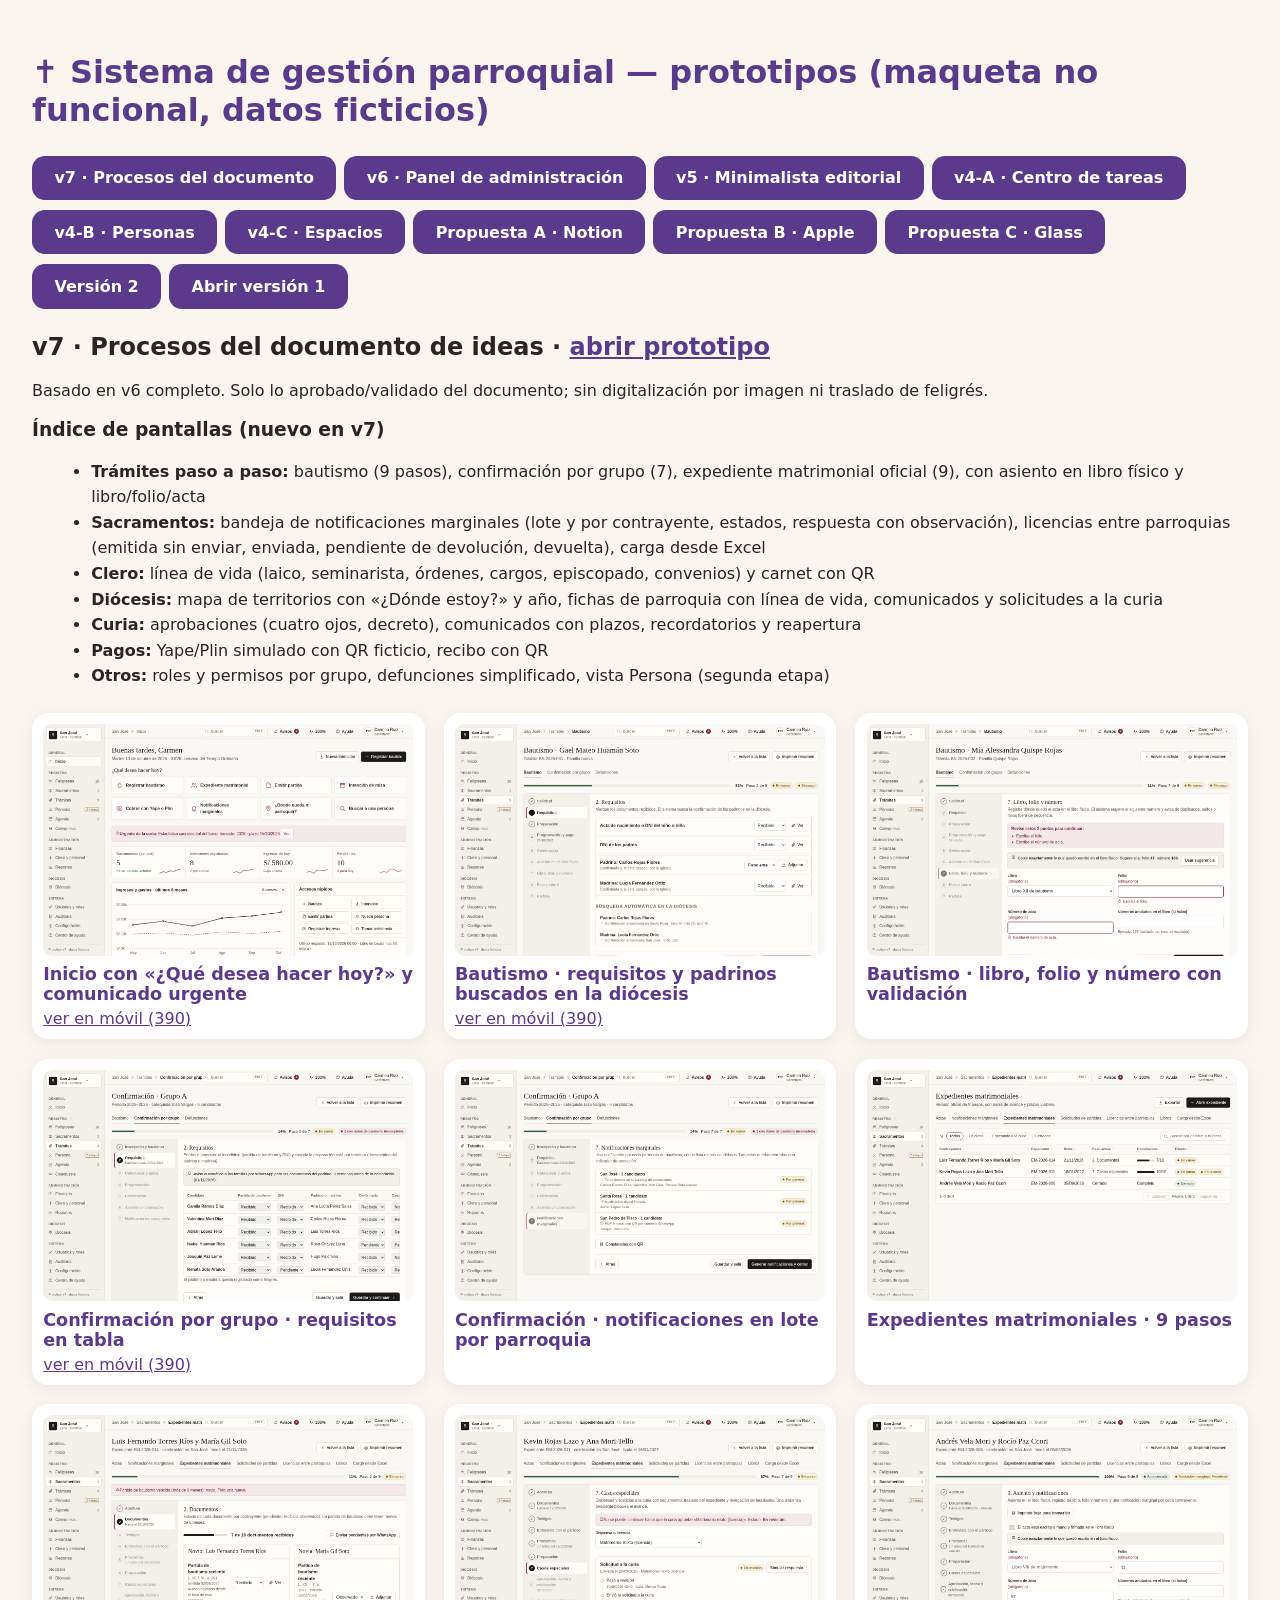
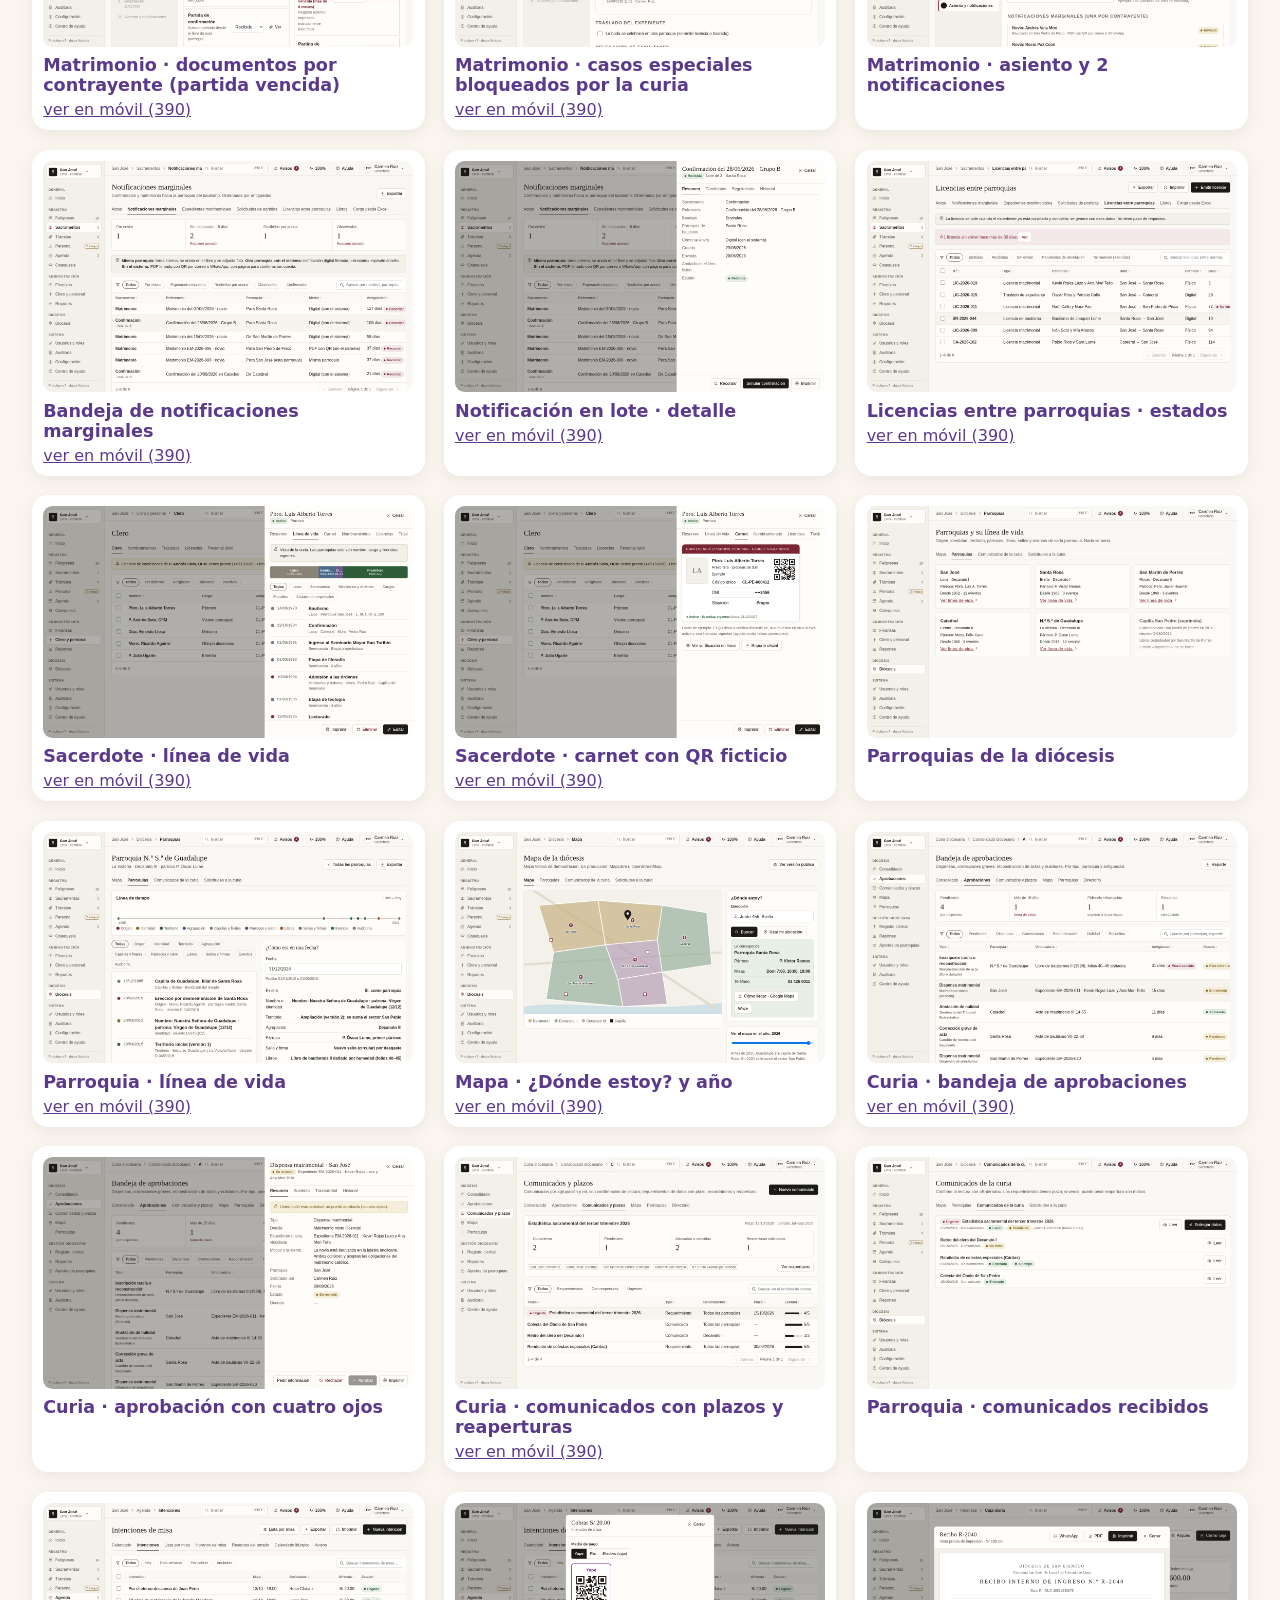
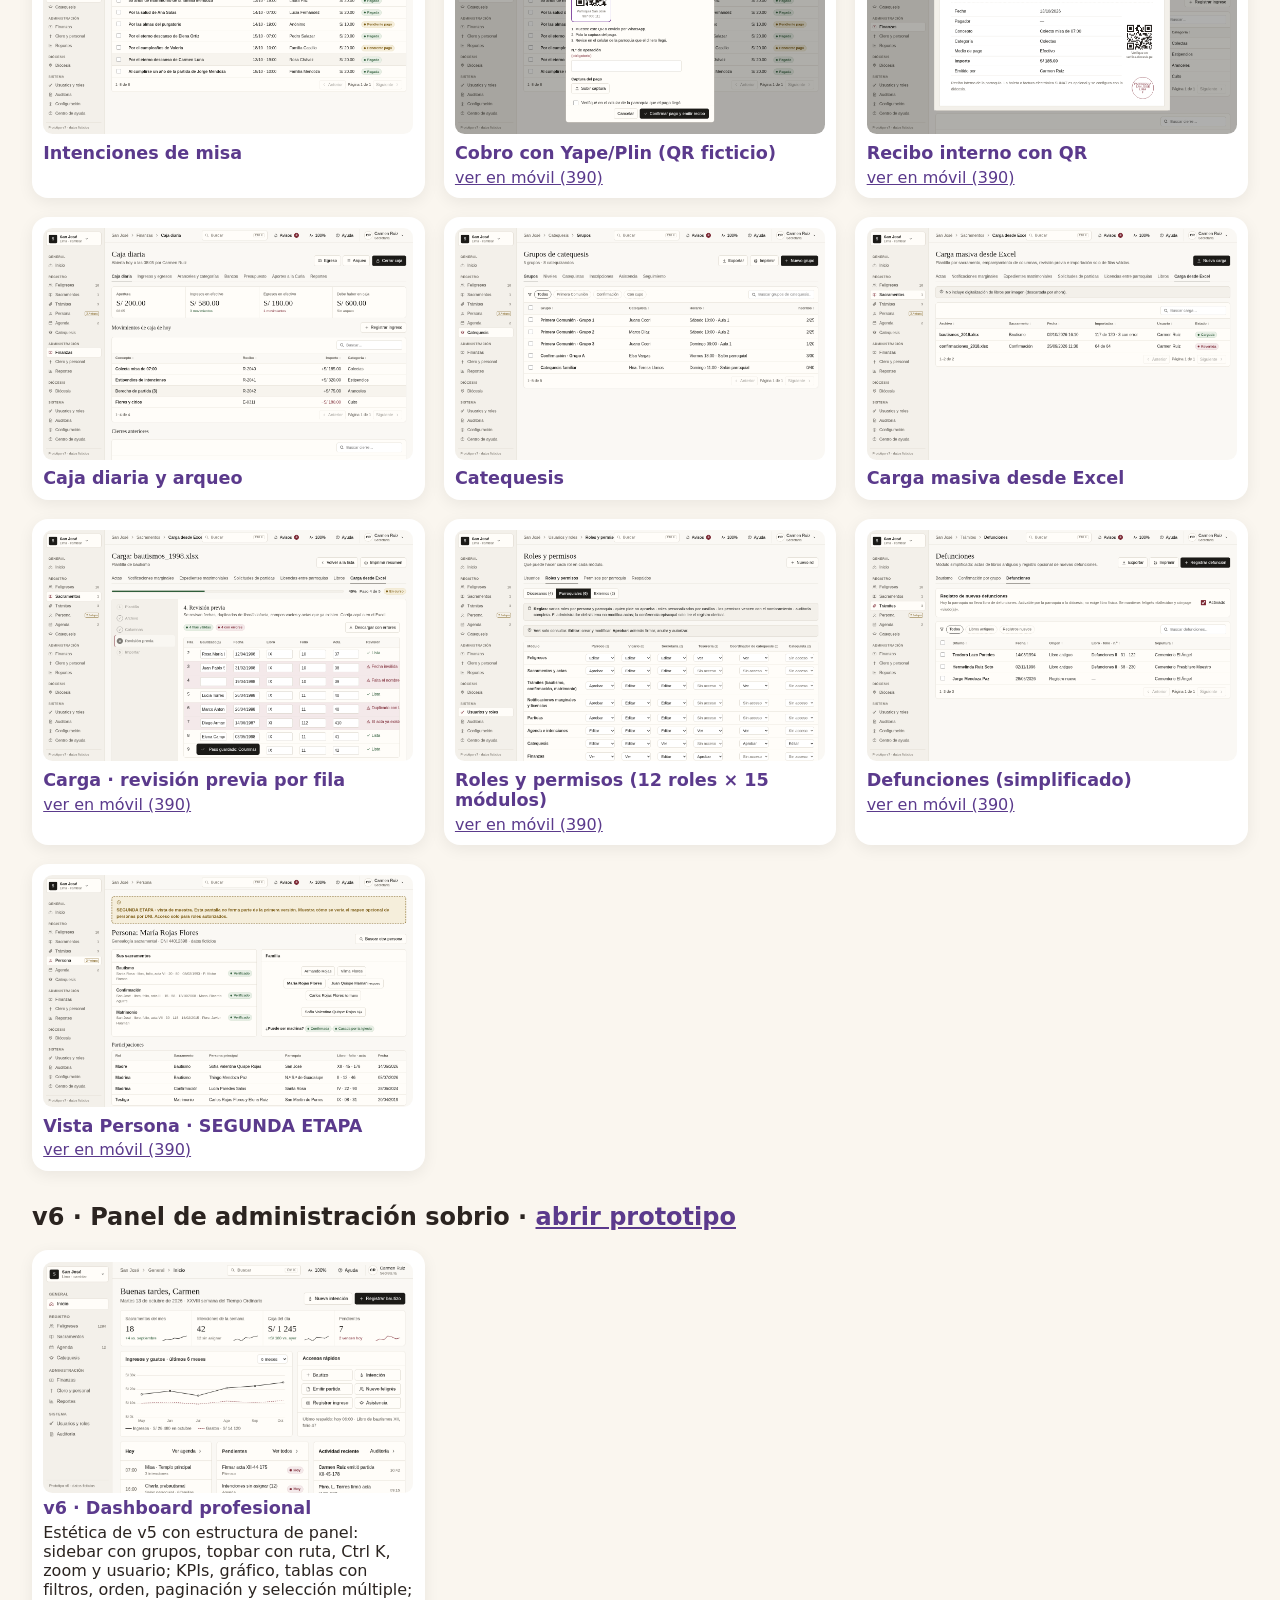
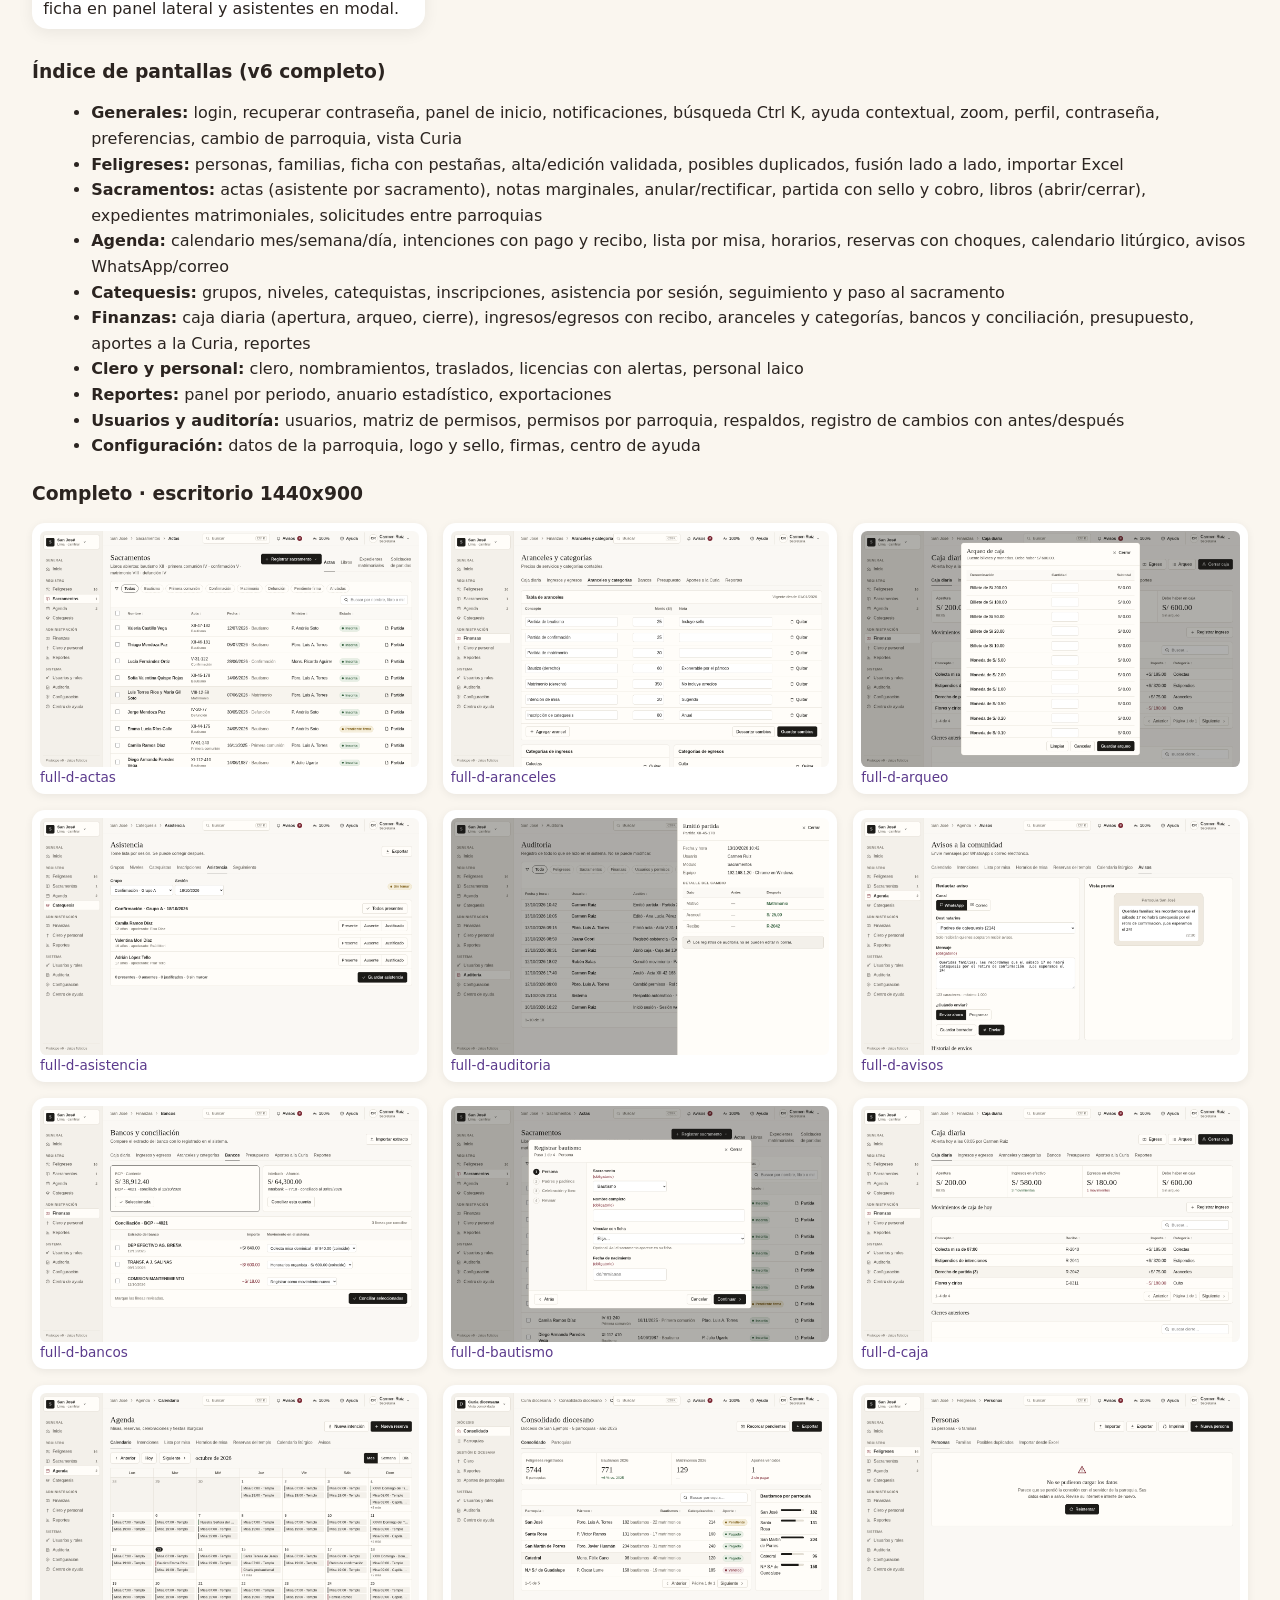
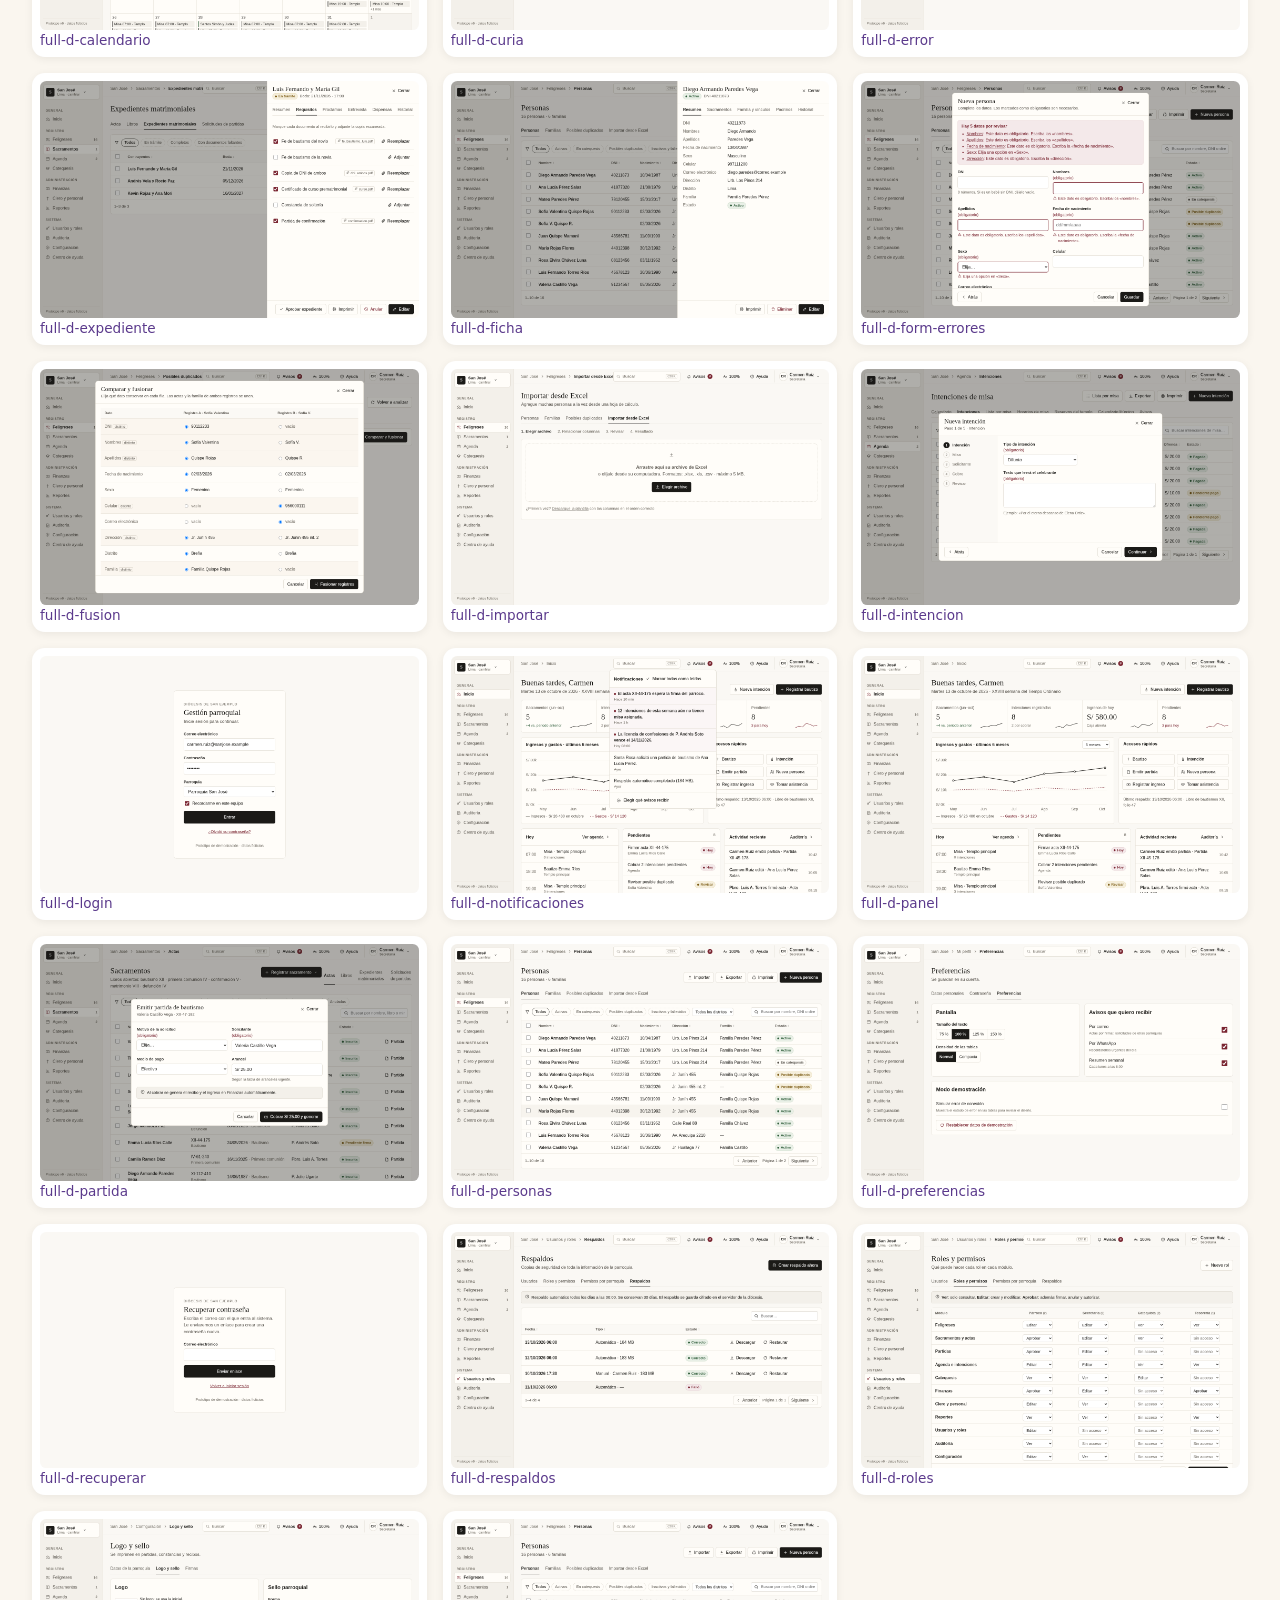
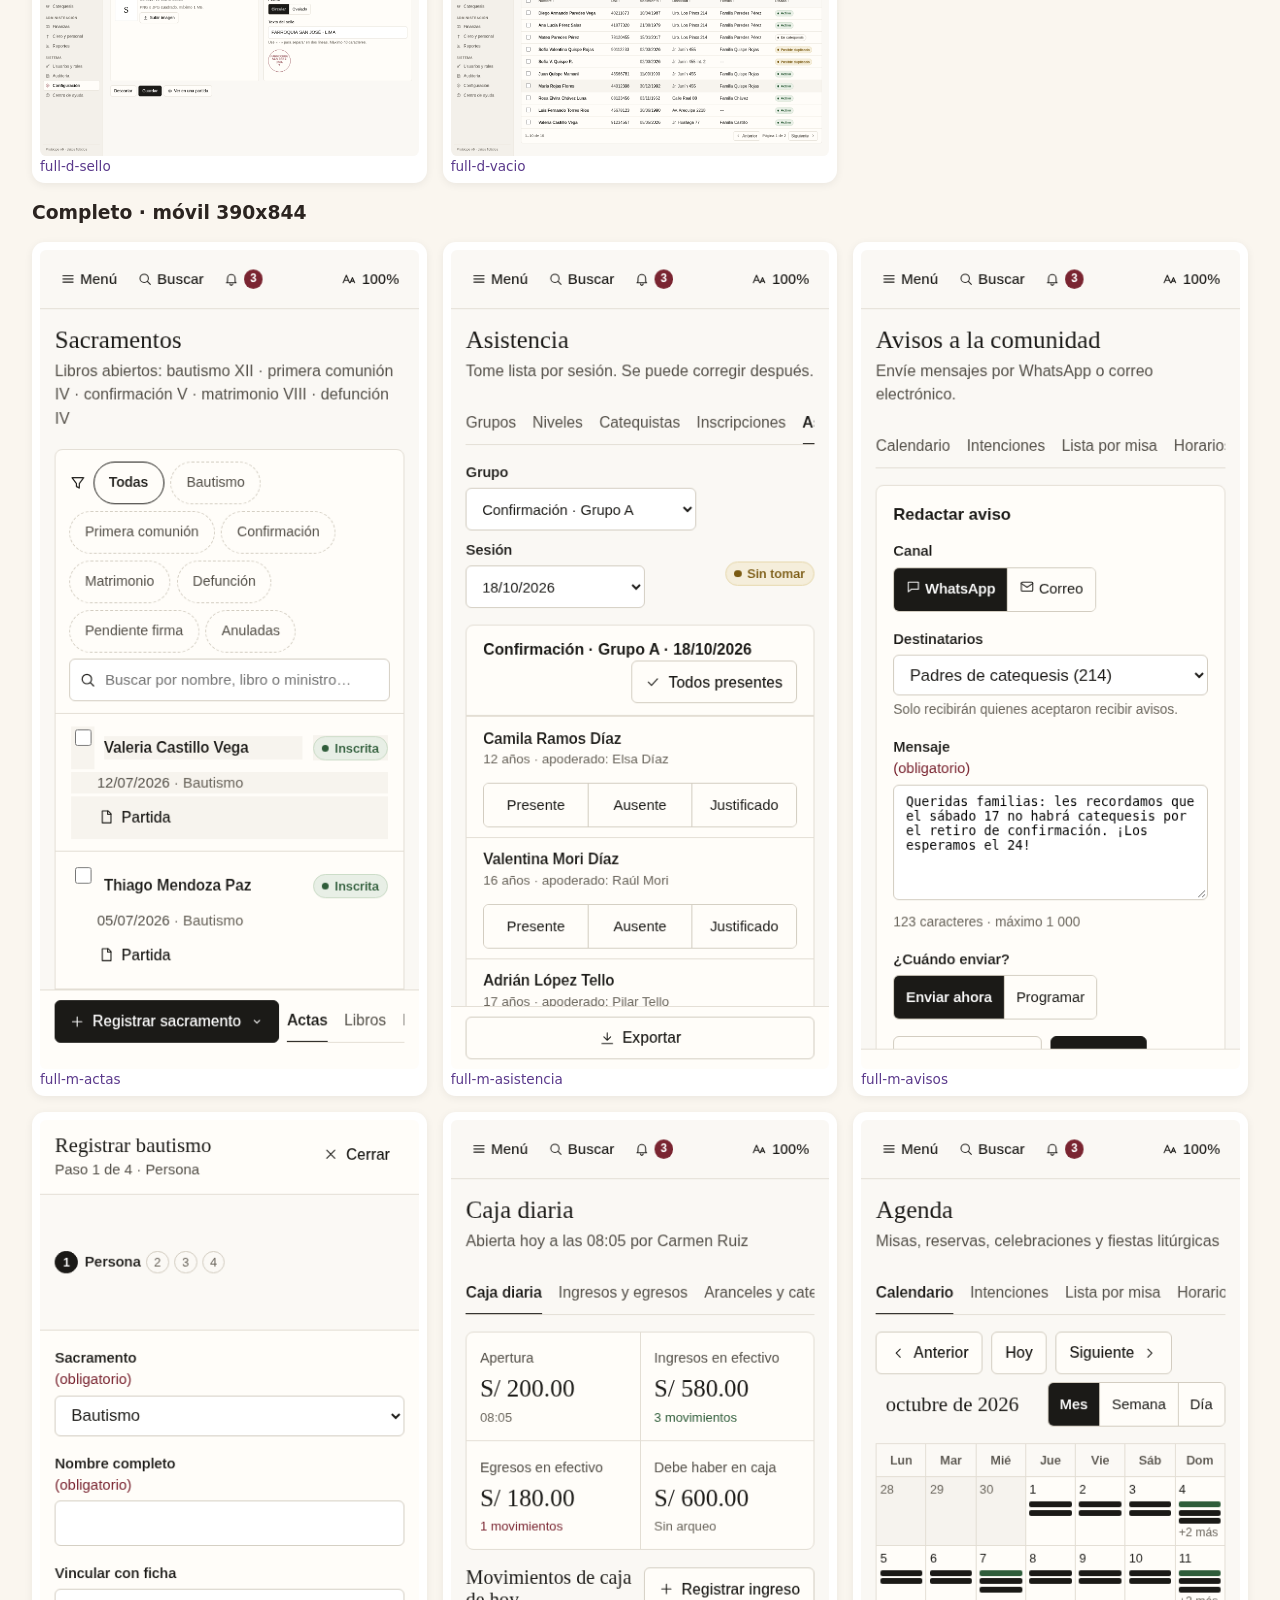
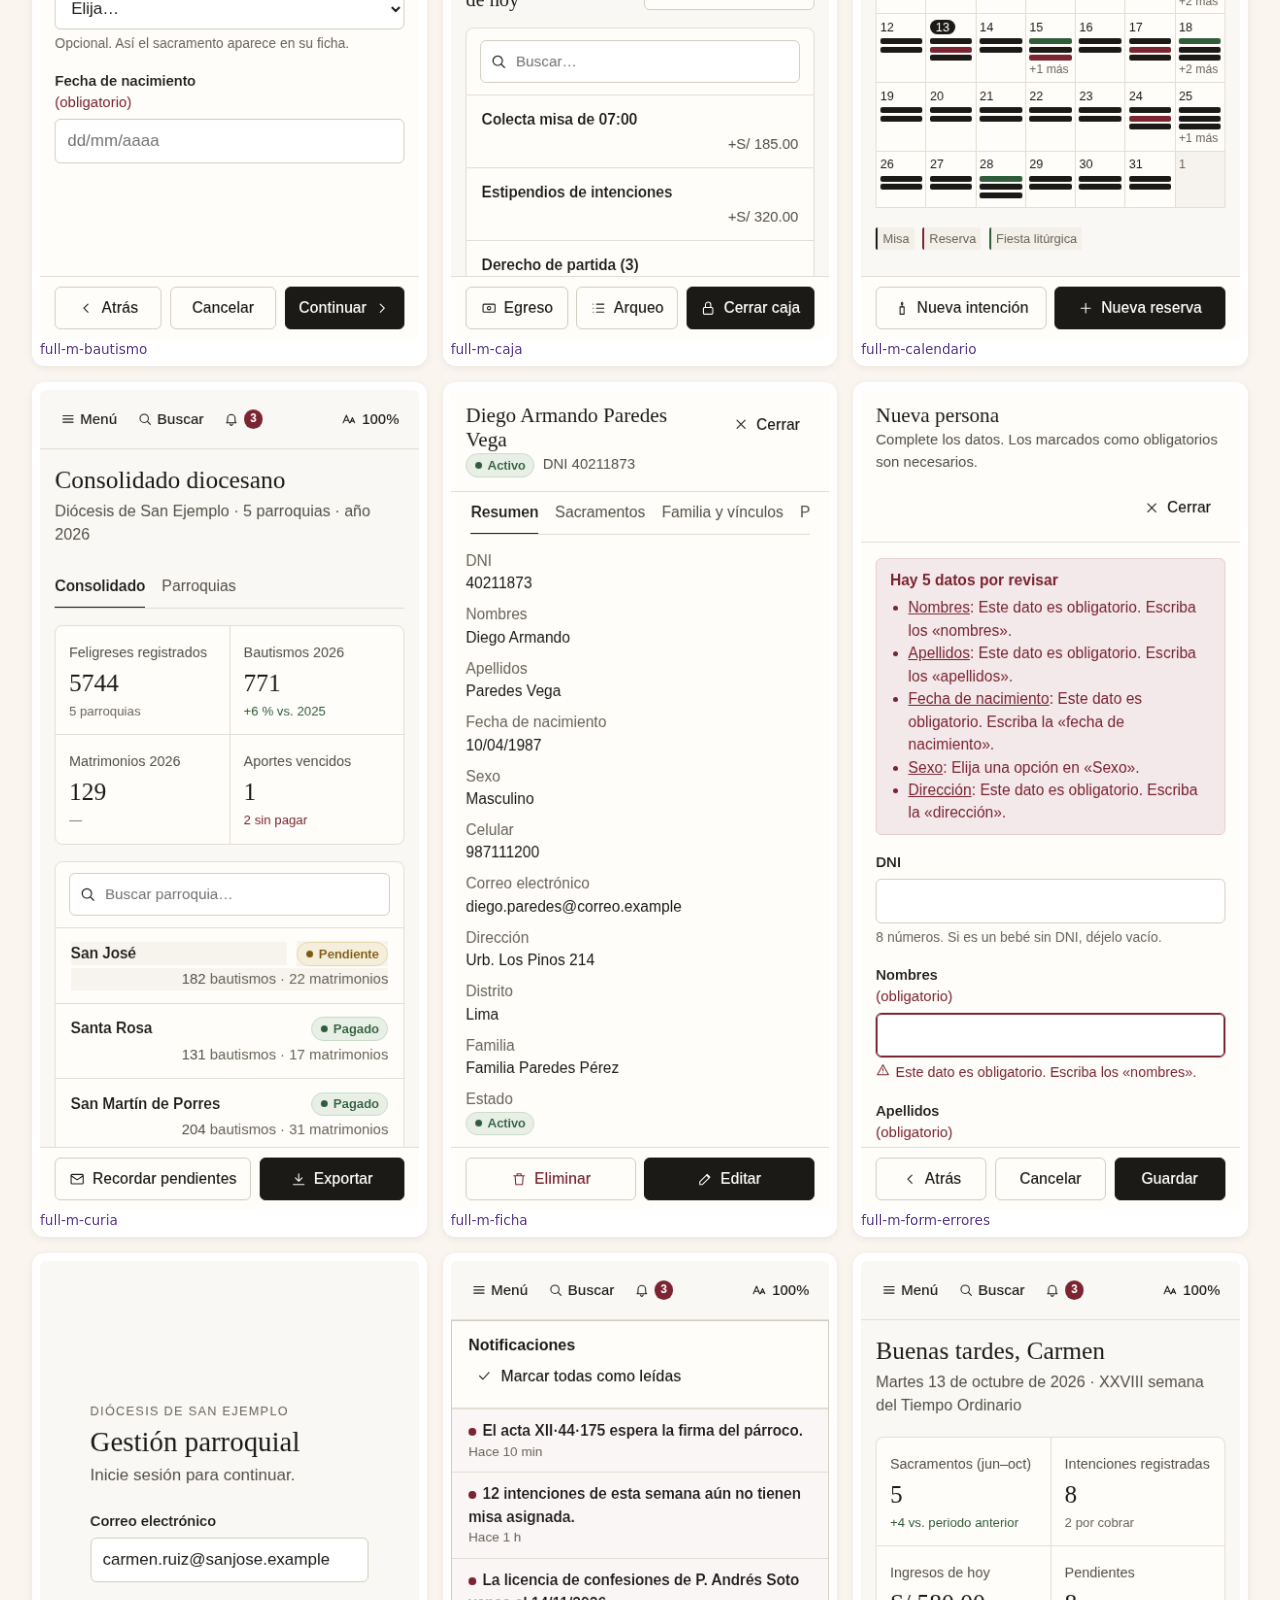
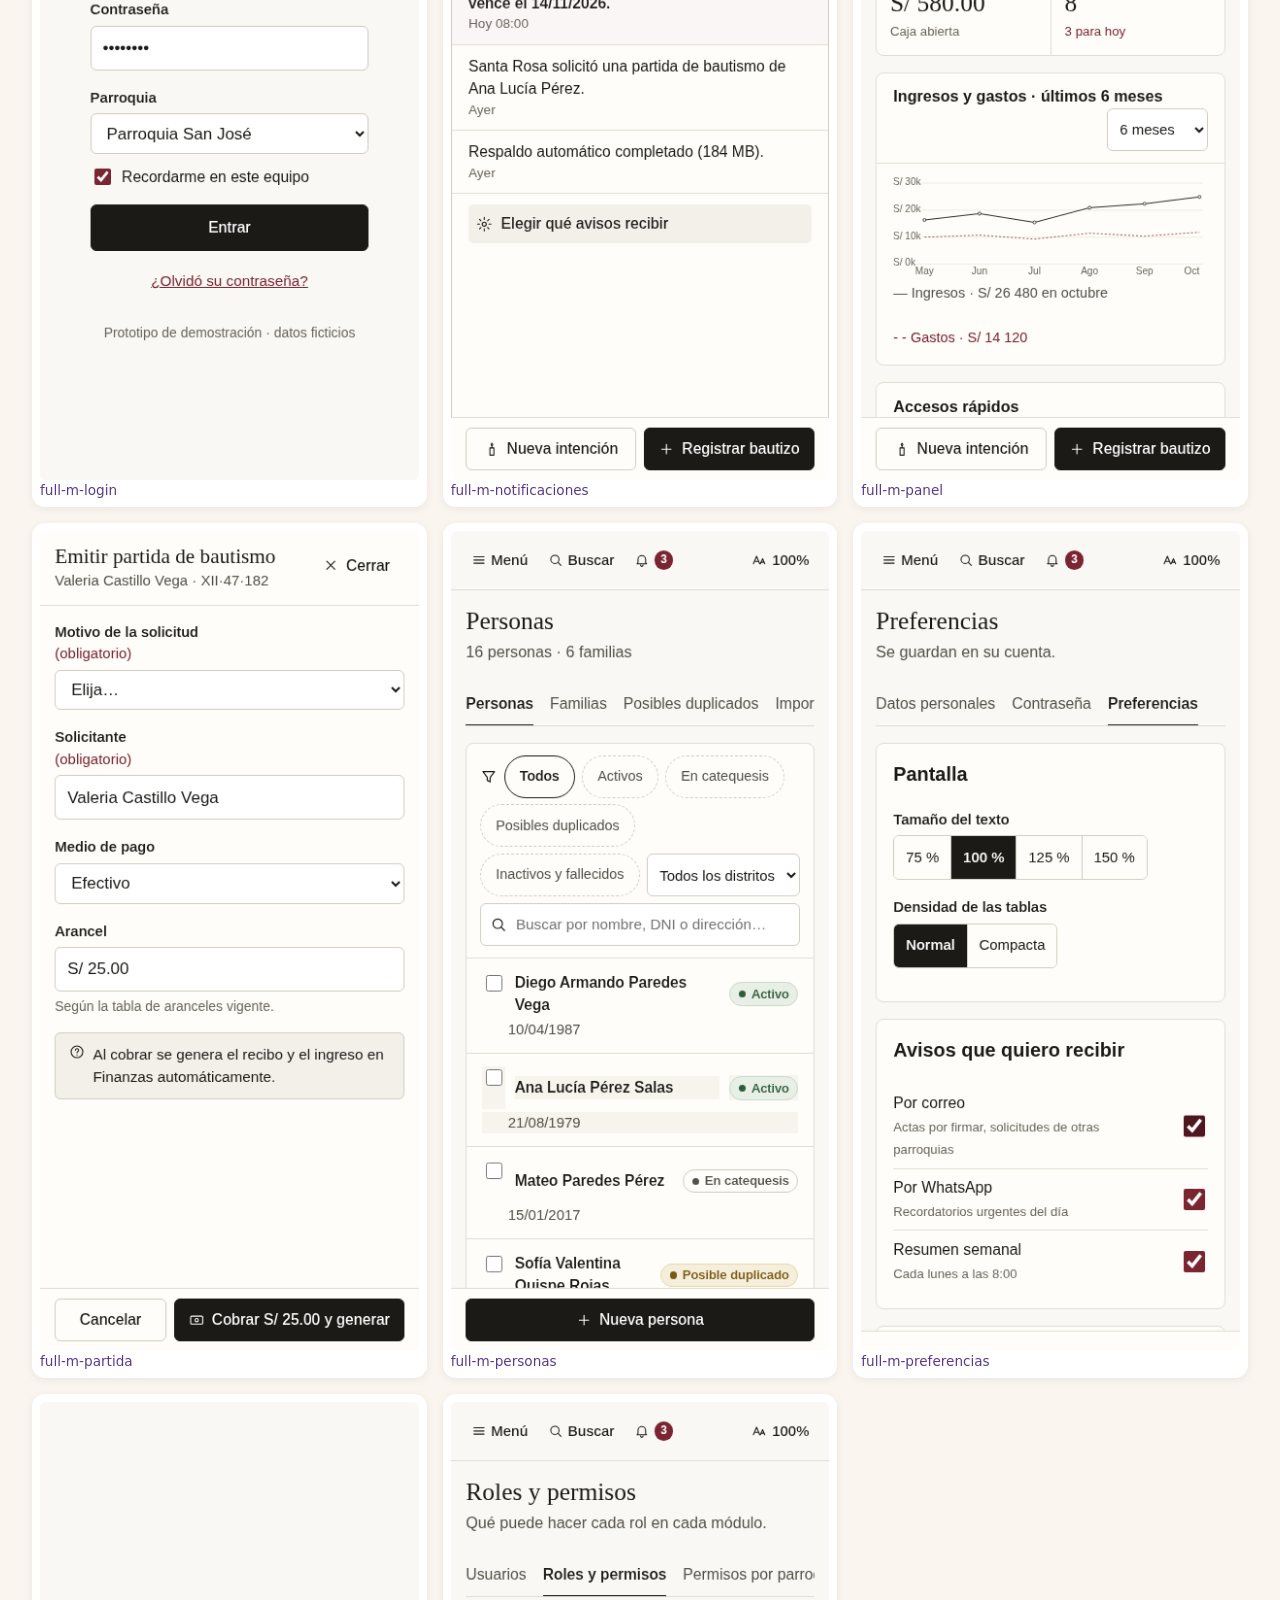
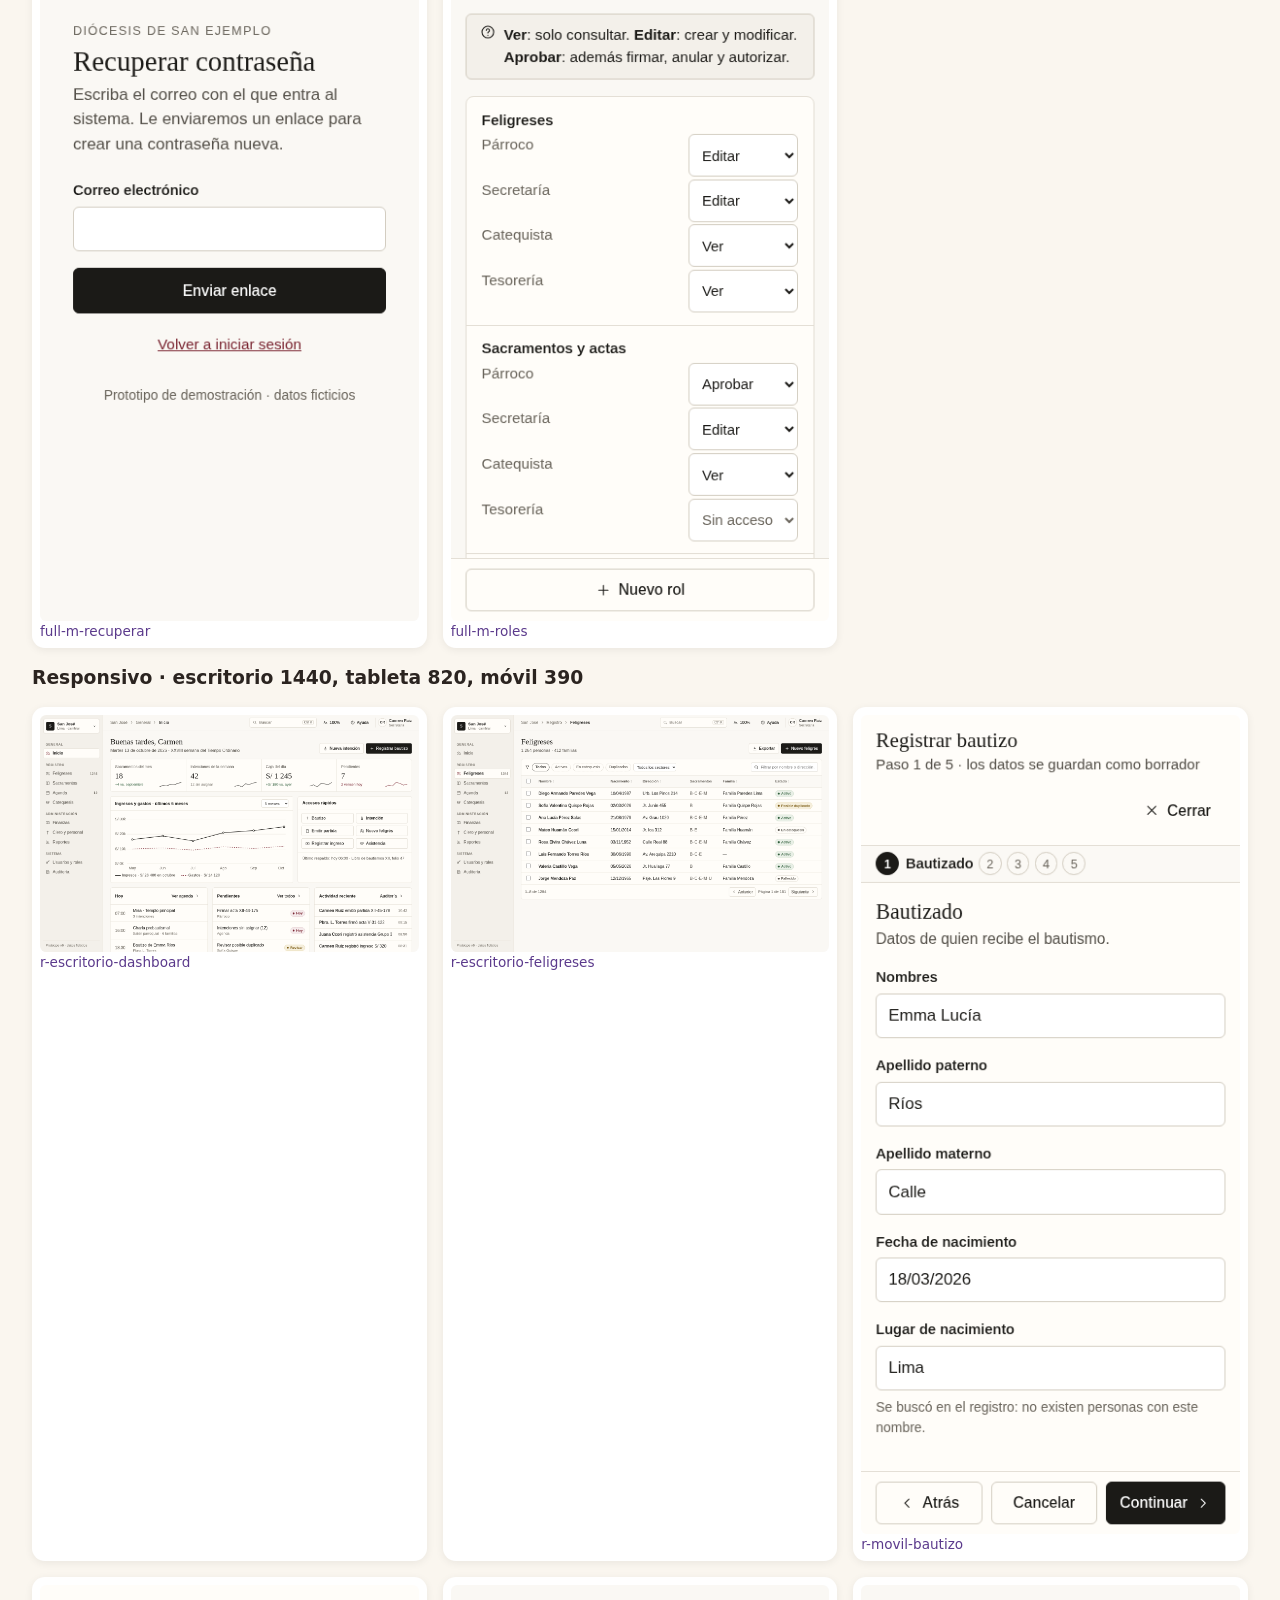
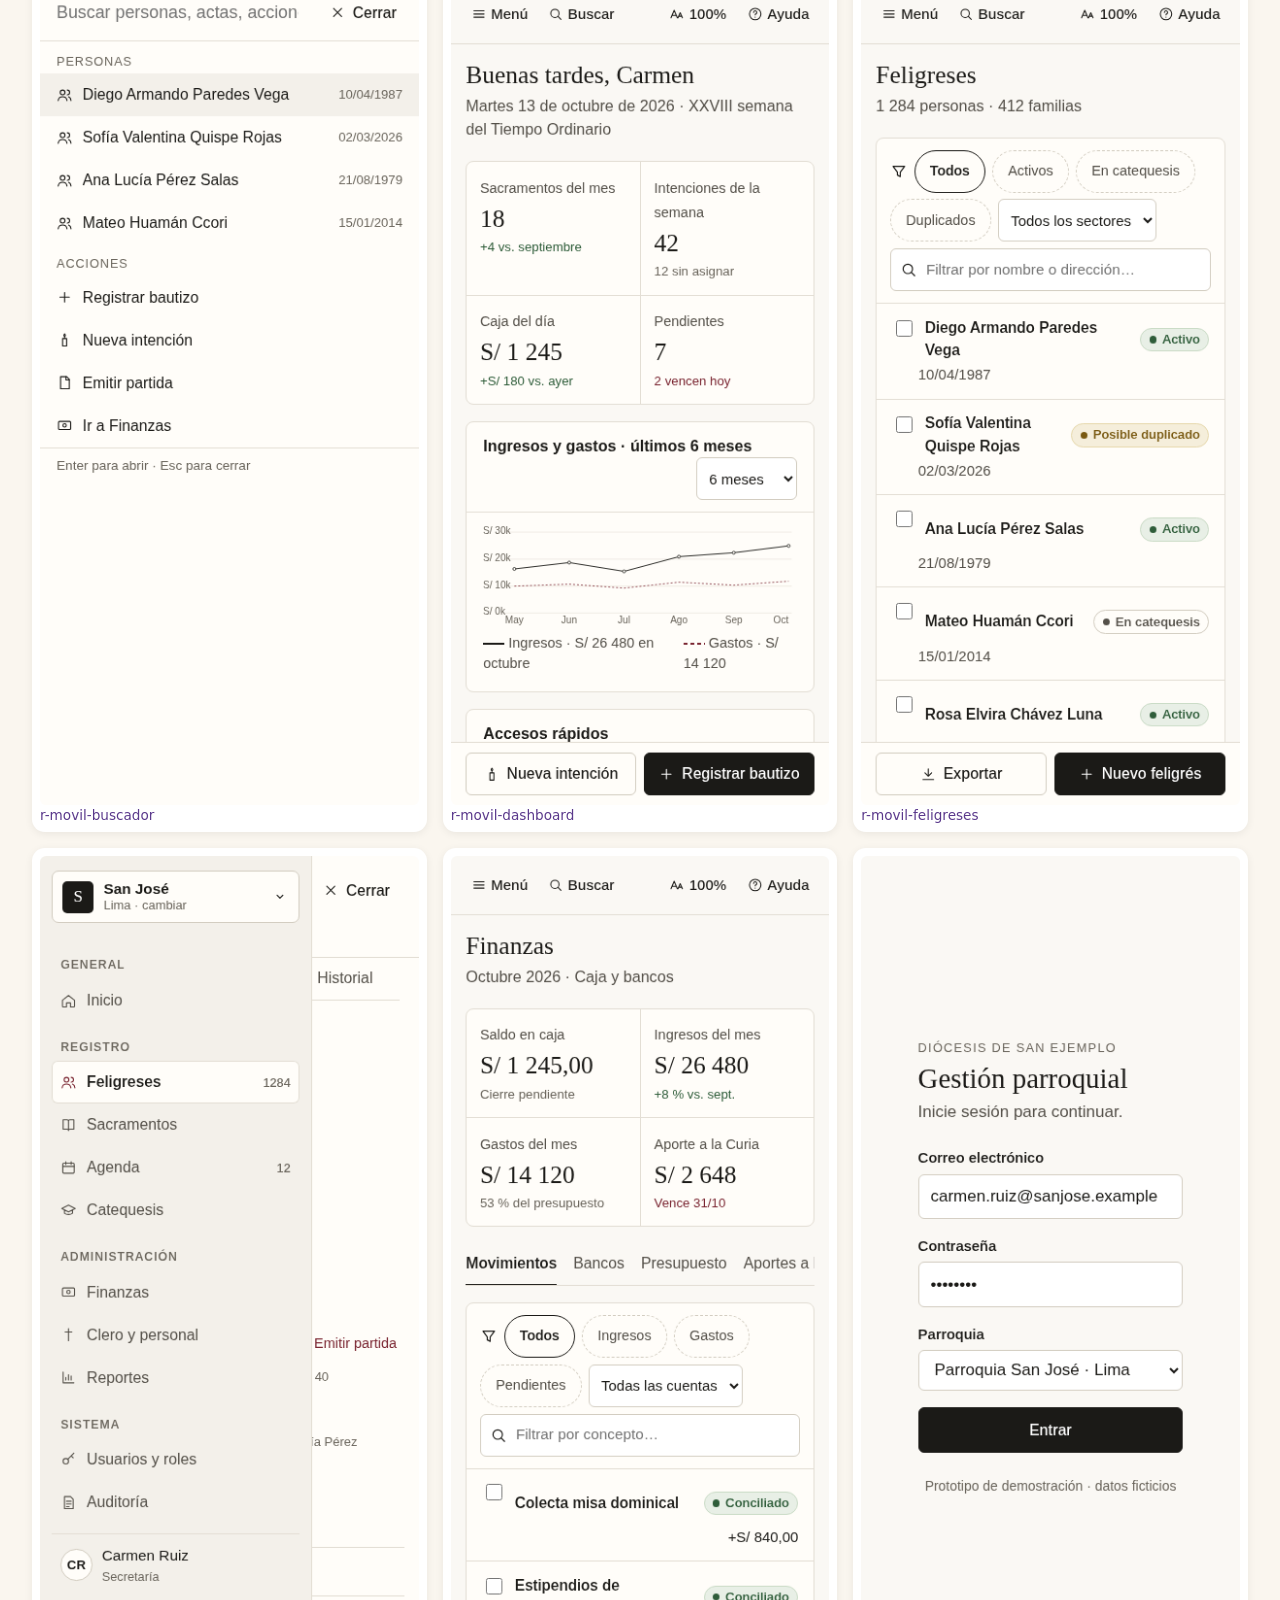
==== commit cdd0f283: "Add files via upload" ====
--- a/index.html
+++ b/index.html
@@ -1,2 +1,2 @@
 <!DOCTYPE html><html lang="es"><meta charset="utf-8"><meta name="viewport" content="width=device-width"><title>Prototipos — Gestión parroquial</title><style>body{font-family:system-ui,sans-serif;background:#faf6ef;color:#2b2420;margin:0;padding:2rem}h1{color:#5b3a8c}a{color:#5b3a8c}.btns a{display:inline-block;background:#5b3a8c;color:#fff;padding:.8rem 1.4rem;border-radius:.8rem;text-decoration:none;margin:.3rem .5rem .3rem 0;font-weight:600}.g{display:grid;grid-template-columns:repeat(auto-fill,minmax(300px,1fr));gap:1rem}.g a{background:#fff;border-radius:.8rem;padding:.5rem;text-decoration:none;box-shadow:0 2px 8px #0001}.g img{width:100%;border-radius:.4rem;display:block}.g span{font-size:.85rem}</style>
-<h1>✝ Sistema de gestión parroquial — prototipos (maqueta no funcional, datos ficticios)</h1><div class="btns"><a href="v6/">v6 · Panel de administración</a><a href="v5/">v5 · Minimalista editorial</a><a href="v4-a/">v4-A · Centro de tareas</a><a href="v4-b/">v4-B · Personas</a><a href="v4-c/">v4-C · Espacios</a><a href="v3-notion/">Propuesta A · Notion</a><a href="v3-apple/">Propuesta B · Apple</a><a href="v3-glass/">Propuesta C · Glass</a><a href="v2/">Versión 2</a><a href="v1/">Abrir versión 1</a></div><h2>v6 · Panel de administración sobrio · <a href="v6/">abrir prototipo</a></h2><div class="p3"><a class="pc" href="v6/"><img src="img/v6/02-dashboard.png"><b>v6 · Dashboard profesional</b><span>Estética de v5 con estructura de panel: sidebar con grupos, topbar con ruta, Ctrl K, zoom y usuario; KPIs, gráfico, tablas con filtros, orden, paginación y selección múltiple; ficha en panel lateral y asistentes en modal.</span></a></div><h3>Índice de pantallas (v6 completo)</h3><ul class="ix"><li><b>Generales:</b> login, recuperar contraseña, panel de inicio, notificaciones, búsqueda Ctrl K, ayuda contextual, zoom, perfil, contraseña, preferencias, cambio de parroquia, vista Curia</li><li><b>Feligreses:</b> personas, familias, ficha con pestañas, alta/edición validada, posibles duplicados, fusión lado a lado, importar Excel</li><li><b>Sacramentos:</b> actas (asistente por sacramento), notas marginales, anular/rectificar, partida con sello y cobro, libros (abrir/cerrar), expedientes matrimoniales, solicitudes entre parroquias</li><li><b>Agenda:</b> calendario mes/semana/día, intenciones con pago y recibo, lista por misa, horarios, reservas con choques, calendario litúrgico, avisos WhatsApp/correo</li><li><b>Catequesis:</b> grupos, niveles, catequistas, inscripciones, asistencia por sesión, seguimiento y paso al sacramento</li><li><b>Finanzas:</b> caja diaria (apertura, arqueo, cierre), ingresos/egresos con recibo, aranceles y categorías, bancos y conciliación, presupuesto, aportes a la Curia, reportes</li><li><b>Clero y personal:</b> clero, nombramientos, traslados, licencias con alertas, personal laico</li><li><b>Reportes:</b> panel por periodo, anuario estadístico, exportaciones</li><li><b>Usuarios y auditoría:</b> usuarios, matriz de permisos, permisos por parroquia, respaldos, registro de cambios con antes/después</li><li><b>Configuración:</b> datos de la parroquia, logo y sello, firmas, centro de ayuda</li></ul><h3>Completo · escritorio 1440x900</h3><div class="g"><a href="img/v6/full-d-actas.png"><img loading="lazy" src="img/v6/full-d-actas.png"><span>full-d-actas</span></a><a href="img/v6/full-d-aranceles.png"><img loading="lazy" src="img/v6/full-d-aranceles.png"><span>full-d-aranceles</span></a><a href="img/v6/full-d-arqueo.png"><img loading="lazy" src="img/v6/full-d-arqueo.png"><span>full-d-arqueo</span></a><a href="img/v6/full-d-asistencia.png"><img loading="lazy" src="img/v6/full-d-asistencia.png"><span>full-d-asistencia</span></a><a href="img/v6/full-d-auditoria.png"><img loading="lazy" src="img/v6/full-d-auditoria.png"><span>full-d-auditoria</span></a><a href="img/v6/full-d-avisos.png"><img loading="lazy" src="img/v6/full-d-avisos.png"><span>full-d-avisos</span></a><a href="img/v6/full-d-bancos.png"><img loading="lazy" src="img/v6/full-d-bancos.png"><span>full-d-bancos</span></a><a href="img/v6/full-d-bautismo.png"><img loading="lazy" src="img/v6/full-d-bautismo.png"><span>full-d-bautismo</span></a><a href="img/v6/full-d-caja.png"><img loading="lazy" src="img/v6/full-d-caja.png"><span>full-d-caja</span></a><a href="img/v6/full-d-calendario.png"><img loading="lazy" src="img/v6/full-d-calendario.png"><span>full-d-calendario</span></a><a href="img/v6/full-d-curia.png"><img loading="lazy" src="img/v6/full-d-curia.png"><span>full-d-curia</span></a><a href="img/v6/full-d-error.png"><img loading="lazy" src="img/v6/full-d-error.png"><span>full-d-error</span></a><a href="img/v6/full-d-expediente.png"><img loading="lazy" src="img/v6/full-d-expediente.png"><span>full-d-expediente</span></a><a href="img/v6/full-d-ficha.png"><img loading="lazy" src="img/v6/full-d-ficha.png"><span>full-d-ficha</span></a><a href="img/v6/full-d-form-errores.png"><img loading="lazy" src="img/v6/full-d-form-errores.png"><span>full-d-form-errores</span></a><a href="img/v6/full-d-fusion.png"><img loading="lazy" src="img/v6/full-d-fusion.png"><span>full-d-fusion</span></a><a href="img/v6/full-d-importar.png"><img loading="lazy" src="img/v6/full-d-importar.png"><span>full-d-importar</span></a><a href="img/v6/full-d-intencion.png"><img loading="lazy" src="img/v6/full-d-intencion.png"><span>full-d-intencion</span></a><a href="img/v6/full-d-login.png"><img loading="lazy" src="img/v6/full-d-login.png"><span>full-d-login</span></a><a href="img/v6/full-d-notificaciones.png"><img loading="lazy" src="img/v6/full-d-notificaciones.png"><span>full-d-notificaciones</span></a><a href="img/v6/full-d-panel.png"><img loading="lazy" src="img/v6/full-d-panel.png"><span>full-d-panel</span></a><a href="img/v6/full-d-partida.png"><img loading="lazy" src="img/v6/full-d-partida.png"><span>full-d-partida</span></a><a href="img/v6/full-d-personas.png"><img loading="lazy" src="img/v6/full-d-personas.png"><span>full-d-personas</span></a><a href="img/v6/full-d-preferencias.png"><img loading="lazy" src="img/v6/full-d-preferencias.png"><span>full-d-preferencias</span></a><a href="img/v6/full-d-recuperar.png"><img loading="lazy" src="img/v6/full-d-recuperar.png"><span>full-d-recuperar</span></a><a href="img/v6/full-d-respaldos.png"><img loading="lazy" src="img/v6/full-d-respaldos.png"><span>full-d-respaldos</span></a><a href="img/v6/full-d-roles.png"><img loading="lazy" src="img/v6/full-d-roles.png"><span>full-d-roles</span></a><a href="img/v6/full-d-sello.png"><img loading="lazy" src="img/v6/full-d-sello.png"><span>full-d-sello</span></a><a href="img/v6/full-d-vacio.png"><img loading="lazy" src="img/v6/full-d-vacio.png"><span>full-d-vacio</span></a></div><h3>Completo · móvil 390x844</h3><div class="g"><a href="img/v6/full-m-actas.png"><img loading="lazy" src="img/v6/full-m-actas.png"><span>full-m-actas</span></a><a href="img/v6/full-m-asistencia.png"><img loading="lazy" src="img/v6/full-m-asistencia.png"><span>full-m-asistencia</span></a><a href="img/v6/full-m-avisos.png"><img loading="lazy" src="img/v6/full-m-avisos.png"><span>full-m-avisos</span></a><a href="img/v6/full-m-bautismo.png"><img loading="lazy" src="img/v6/full-m-bautismo.png"><span>full-m-bautismo</span></a><a href="img/v6/full-m-caja.png"><img loading="lazy" src="img/v6/full-m-caja.png"><span>full-m-caja</span></a><a href="img/v6/full-m-calendario.png"><img loading="lazy" src="img/v6/full-m-calendario.png"><span>full-m-calendario</span></a><a href="img/v6/full-m-curia.png"><img loading="lazy" src="img/v6/full-m-curia.png"><span>full-m-curia</span></a><a href="img/v6/full-m-ficha.png"><img loading="lazy" src="img/v6/full-m-ficha.png"><span>full-m-ficha</span></a><a href="img/v6/full-m-form-errores.png"><img loading="lazy" src="img/v6/full-m-form-errores.png"><span>full-m-form-errores</span></a><a href="img/v6/full-m-login.png"><img loading="lazy" src="img/v6/full-m-login.png"><span>full-m-login</span></a><a href="img/v6/full-m-notificaciones.png"><img loading="lazy" src="img/v6/full-m-notificaciones.png"><span>full-m-notificaciones</span></a><a href="img/v6/full-m-panel.png"><img loading="lazy" src="img/v6/full-m-panel.png"><span>full-m-panel</span></a><a href="img/v6/full-m-partida.png"><img loading="lazy" src="img/v6/full-m-partida.png"><span>full-m-partida</span></a><a href="img/v6/full-m-personas.png"><img loading="lazy" src="img/v6/full-m-personas.png"><span>full-m-personas</span></a><a href="img/v6/full-m-preferencias.png"><img loading="lazy" src="img/v6/full-m-preferencias.png"><span>full-m-preferencias</span></a><a href="img/v6/full-m-recuperar.png"><img loading="lazy" src="img/v6/full-m-recuperar.png"><span>full-m-recuperar</span></a><a href="img/v6/full-m-roles.png"><img loading="lazy" src="img/v6/full-m-roles.png"><span>full-m-roles</span></a></div><style>.ix{line-height:1.6;margin:0 0 1.5rem 1.2rem}</style><h3>Responsivo · escritorio 1440, tableta 820, móvil 390</h3><div class="g"><a href="img/v6/r-escritorio-dashboard.png"><img loading="lazy" src="img/v6/r-escritorio-dashboard.png"><span>r-escritorio-dashboard</span></a><a href="img/v6/r-escritorio-feligreses.png"><img loading="lazy" src="img/v6/r-escritorio-feligreses.png"><span>r-escritorio-feligreses</span></a><a href="img/v6/r-movil-bautizo.png"><img loading="lazy" src="img/v6/r-movil-bautizo.png"><span>r-movil-bautizo</span></a><a href="img/v6/r-movil-buscador.png"><img loading="lazy" src="img/v6/r-movil-buscador.png"><span>r-movil-buscador</span></a><a href="img/v6/r-movil-dashboard.png"><img loading="lazy" src="img/v6/r-movil-dashboard.png"><span>r-movil-dashboard</span></a><a href="img/v6/r-movil-feligreses.png"><img loading="lazy" src="img/v6/r-movil-feligreses.png"><span>r-movil-feligreses</span></a><a href="img/v6/r-movil-ficha.png"><img loading="lazy" src="img/v6/r-movil-ficha.png"><span>r-movil-ficha</span></a><a href="img/v6/r-movil-finanzas.png"><img loading="lazy" src="img/v6/r-movil-finanzas.png"><span>r-movil-finanzas</span></a><a href="img/v6/r-movil-login.png"><img loading="lazy" src="img/v6/r-movil-login.png"><span>r-movil-login</span></a><a href="img/v6/r-movil-menu.png"><img loading="lazy" src="img/v6/r-movil-menu.png"><span>r-movil-menu</span></a><a href="img/v6/r-movil-partida.png"><img loading="lazy" src="img/v6/r-movil-partida.png"><span>r-movil-partida</span></a><a href="img/v6/r-movil-roles.png"><img loading="lazy" src="img/v6/r-movil-roles.png"><span>r-movil-roles</span></a><a href="img/v6/r-movil-sacramentos.png"><img loading="lazy" src="img/v6/r-movil-sacramentos.png"><span>r-movil-sacramentos</span></a><a href="img/v6/r-tableta-dashboard.png"><img loading="lazy" src="img/v6/r-tableta-dashboard.png"><span>r-tableta-dashboard</span></a><a href="img/v6/r-tableta-feligreses.png"><img loading="lazy" src="img/v6/r-tableta-feligreses.png"><span>r-tableta-feligreses</span></a><a href="img/v6/r-tableta-menu.png"><img loading="lazy" src="img/v6/r-tableta-menu.png"><span>r-tableta-menu</span></a></div><h3>Pantallas 1280x800</h3><div class="g"><a href="img/v6/01-login.png"><img loading="lazy" src="img/v6/01-login.png"><span>01-login</span></a><a href="img/v6/02-dashboard.png"><img loading="lazy" src="img/v6/02-dashboard.png"><span>02-dashboard</span></a><a href="img/v6/03-buscador.png"><img loading="lazy" src="img/v6/03-buscador.png"><span>03-buscador</span></a><a href="img/v6/04-feligreses-tabla.png"><img loading="lazy" src="img/v6/04-feligreses-tabla.png"><span>04-feligreses-tabla</span></a><a href="img/v6/05-drawer-ficha.png"><img loading="lazy" src="img/v6/05-drawer-ficha.png"><span>05-drawer-ficha</span></a><a href="img/v6/06-ficha-duplicado.png"><img loading="lazy" src="img/v6/06-ficha-duplicado.png"><span>06-ficha-duplicado</span></a><a href="img/v6/07-sacramentos.png"><img loading="lazy" src="img/v6/07-sacramentos.png"><span>07-sacramentos</span></a><a href="img/v6/08-partida.png"><img loading="lazy" src="img/v6/08-partida.png"><span>08-partida</span></a><a href="img/v6/09-asistente-bautizo.png"><img loading="lazy" src="img/v6/09-asistente-bautizo.png"><span>09-asistente-bautizo</span></a><a href="img/v6/10-bautizo-revisar.png"><img loading="lazy" src="img/v6/10-bautizo-revisar.png"><span>10-bautizo-revisar</span></a><a href="img/v6/11-confirmar.png"><img loading="lazy" src="img/v6/11-confirmar.png"><span>11-confirmar</span></a><a href="img/v6/12-guardado-deshacer.png"><img loading="lazy" src="img/v6/12-guardado-deshacer.png"><span>12-guardado-deshacer</span></a><a href="img/v6/13-finanzas.png"><img loading="lazy" src="img/v6/13-finanzas.png"><span>13-finanzas</span></a><a href="img/v6/14-intenciones.png"><img loading="lazy" src="img/v6/14-intenciones.png"><span>14-intenciones</span></a><a href="img/v6/15-asistente-intencion.png"><img loading="lazy" src="img/v6/15-asistente-intencion.png"><span>15-asistente-intencion</span></a><a href="img/v6/16-catequesis.png"><img loading="lazy" src="img/v6/16-catequesis.png"><span>16-catequesis</span></a><a href="img/v6/17-clero.png"><img loading="lazy" src="img/v6/17-clero.png"><span>17-clero</span></a><a href="img/v6/18-usuarios-roles.png"><img loading="lazy" src="img/v6/18-usuarios-roles.png"><span>18-usuarios-roles</span></a><a href="img/v6/19-auditoria.png"><img loading="lazy" src="img/v6/19-auditoria.png"><span>19-auditoria</span></a><a href="img/v6/20-ayuda.png"><img loading="lazy" src="img/v6/20-ayuda.png"><span>20-ayuda</span></a><a href="img/v6/21-zoom-menu.png"><img loading="lazy" src="img/v6/21-zoom-menu.png"><span>21-zoom-menu</span></a><a href="img/v6/22-zoom-125.png"><img loading="lazy" src="img/v6/22-zoom-125.png"><span>22-zoom-125</span></a><a href="img/v6/23-zoom-125-feligreses.png"><img loading="lazy" src="img/v6/23-zoom-125-feligreses.png"><span>23-zoom-125-feligreses</span></a></div><h2>v5 · Propuesta minimalista editorial · <a href="v5/">abrir prototipo</a></h2><div class="p3"><a class="pc" href="v5/"><img src="img/v5/02-inicio.png"><b>v5 · Sobria / editorial suiza</b><span>Casi monocromo con un único acento burdeos, títulos serif, navegación de texto con 6 secciones, columna de lectura centrada y flujos de una pregunta por pantalla.</span></a></div><div class="g"><a href="img/v5/01-login.png"><img loading="lazy" src="img/v5/01-login.png"><span>01-login</span></a><a href="img/v5/02-inicio.png"><img loading="lazy" src="img/v5/02-inicio.png"><span>02-inicio</span></a><a href="img/v5/03-buscador.png"><img loading="lazy" src="img/v5/03-buscador.png"><span>03-buscador</span></a><a href="img/v5/04-bautizo-paso1.png"><img loading="lazy" src="img/v5/04-bautizo-paso1.png"><span>04-bautizo-paso1</span></a><a href="img/v5/05-bautizo-revisar.png"><img loading="lazy" src="img/v5/05-bautizo-revisar.png"><span>05-bautizo-revisar</span></a><a href="img/v5/06-confirmar.png"><img loading="lazy" src="img/v5/06-confirmar.png"><span>06-confirmar</span></a><a href="img/v5/07-guardado-deshacer.png"><img loading="lazy" src="img/v5/07-guardado-deshacer.png"><span>07-guardado-deshacer</span></a><a href="img/v5/08-ficha-persona.png"><img loading="lazy" src="img/v5/08-ficha-persona.png"><span>08-ficha-persona</span></a><a href="img/v5/09-ficha-duplicado.png"><img loading="lazy" src="img/v5/09-ficha-duplicado.png"><span>09-ficha-duplicado</span></a><a href="img/v5/10-sacramentos.png"><img loading="lazy" src="img/v5/10-sacramentos.png"><span>10-sacramentos</span></a><a href="img/v5/11-partida.png"><img loading="lazy" src="img/v5/11-partida.png"><span>11-partida</span></a><a href="img/v5/12-finanzas.png"><img loading="lazy" src="img/v5/12-finanzas.png"><span>12-finanzas</span></a><a href="img/v5/13-agenda-intenciones.png"><img loading="lazy" src="img/v5/13-agenda-intenciones.png"><span>13-agenda-intenciones</span></a><a href="img/v5/14-catequesis-requisitos.png"><img loading="lazy" src="img/v5/14-catequesis-requisitos.png"><span>14-catequesis-requisitos</span></a><a href="img/v5/15-clero.png"><img loading="lazy" src="img/v5/15-clero.png"><span>15-clero</span></a><a href="img/v5/16-usuarios-roles.png"><img loading="lazy" src="img/v5/16-usuarios-roles.png"><span>16-usuarios-roles</span></a><a href="img/v5/17-intencion-paso1.png"><img loading="lazy" src="img/v5/17-intencion-paso1.png"><span>17-intencion-paso1</span></a><a href="img/v5/18-ayuda.png"><img loading="lazy" src="img/v5/18-ayuda.png"><span>18-ayuda</span></a><a href="img/v5/19-zoom-menu.png"><img loading="lazy" src="img/v5/19-zoom-menu.png"><span>19-zoom-menu</span></a><a href="img/v5/20-zoom-150.png"><img loading="lazy" src="img/v5/20-zoom-150.png"><span>20-zoom-150</span></a><a href="img/v5/21-zoom-150-ficha.png"><img loading="lazy" src="img/v5/21-zoom-150-ficha.png"><span>21-zoom-150-ficha</span></a></div><h2>v4 · Nuevas estructuras de interfaz</h2><div class="p3"><a class="pc" href="v4-a/"><img src="img/v4-a/01-inicio.png"><b>Propuesta A · Centro de tareas</b><span>Sin menú lateral: barra central “¿Qué necesitas?” + dock inferior con 5 destinos; las tareas se abren como hojas desde abajo y paneles desde la derecha.</span></a><a class="pc" href="v4-b/"><img src="img/v4-b/02-lista-ficha-persona.png"><b>Propuesta B · Personas y línea de vida</b><span>La persona/familia es el centro: inicio bento de familias y vista de 3 paneles (vistas · lista · ficha) con línea de vida sacramental y acciones en contexto.</span></a><a class="pc" href="v4-c/"><img src="img/v4-c/01-inicio.png"><b>Propuesta C · Espacios y bento</b><span>Rail de espacios (con cambio de parroquia/Curia), inicio con widgets redimensionables S/M/L y flujos a pantalla completa, una pregunta grande por pantalla.</span></a></div><h2>Nuevas propuestas visuales (v3)</h2><div class="p3"><a class="pc" href="v3-notion/"><img src="img/v3-notion/02-inicio.png"><b>Propuesta A · Notion/Linear</b><span>Neutra, fina, tablas tipo base de datos, Ctrl K</span></a><a class="pc" href="v3-apple/"><img src="img/v3-apple/02-inicio.png"><b>Propuesta B · Apple</b><span>Mucho blanco, tarjetas grandes, segmentados iOS</span></a><a class="pc" href="v3-glass/"><img src="img/v3-glass/02-inicio.png"><b>Propuesta C · Glass</b><span>Degradados litúrgicos y paneles translúcidos</span></a></div><style>.p3{display:grid;grid-template-columns:repeat(3,1fr);gap:1.2rem;margin-bottom:2rem}.pc{background:#fff;border-radius:1rem;padding:.7rem;text-decoration:none;color:#2b2420;box-shadow:0 4px 16px #0001;display:flex;flex-direction:column;gap:.3rem}.pc img{width:100%;border-radius:.6rem}.pc b{font-size:1.1rem;color:#5b3a8c}</style><h2>Versión 2 (rediseño) · <a href="v2/">abrir prototipo</a></h2><div class="g"><a href="img/v2/01-login.jpg"><img loading="lazy" src="img/v2/01-login.jpg"><span>01-login</span></a><a href="img/v2/02-inicio.jpg"><img loading="lazy" src="img/v2/02-inicio.jpg"><span>02-inicio</span></a><a href="img/v2/03-buscador-resultados.jpg"><img loading="lazy" src="img/v2/03-buscador-resultados.jpg"><span>03-buscador-resultados</span></a><a href="img/v2/04-bautizo-paso1-datos-nino.jpg"><img loading="lazy" src="img/v2/04-bautizo-paso1-datos-nino.jpg"><span>04-bautizo-paso1-datos-nino</span></a><a href="img/v2/05-bautizo-paso2-padres.jpg"><img loading="lazy" src="img/v2/05-bautizo-paso2-padres.jpg"><span>05-bautizo-paso2-padres</span></a><a href="img/v2/06-bautizo-paso3-padrinos.jpg"><img loading="lazy" src="img/v2/06-bautizo-paso3-padrinos.jpg"><span>06-bautizo-paso3-padrinos</span></a><a href="img/v2/07-bautizo-paso4-celebracion-libro.jpg"><img loading="lazy" src="img/v2/07-bautizo-paso4-celebracion-libro.jpg"><span>07-bautizo-paso4-celebracion-libro</span></a><a href="img/v2/08-bautizo-paso5-revisar.jpg"><img loading="lazy" src="img/v2/08-bautizo-paso5-revisar.jpg"><span>08-bautizo-paso5-revisar</span></a><a href="img/v2/09-bautizo-confirmar.jpg"><img loading="lazy" src="img/v2/09-bautizo-confirmar.jpg"><span>09-bautizo-confirmar</span></a><a href="img/v2/10-bautizo-guardado-deshacer.jpg"><img loading="lazy" src="img/v2/10-bautizo-guardado-deshacer.jpg"><span>10-bautizo-guardado-deshacer</span></a><a href="img/v2/11-deshacer-hecho.jpg"><img loading="lazy" src="img/v2/11-deshacer-hecho.jpg"><span>11-deshacer-hecho</span></a><a href="img/v2/12-intencion-paso1.jpg"><img loading="lazy" src="img/v2/12-intencion-paso1.jpg"><span>12-intencion-paso1</span></a><a href="img/v2/13-intencion-paso2.jpg"><img loading="lazy" src="img/v2/13-intencion-paso2.jpg"><span>13-intencion-paso2</span></a><a href="img/v2/14-intencion-paso3.jpg"><img loading="lazy" src="img/v2/14-intencion-paso3.jpg"><span>14-intencion-paso3</span></a><a href="img/v2/15-intencion-paso4.jpg"><img loading="lazy" src="img/v2/15-intencion-paso4.jpg"><span>15-intencion-paso4</span></a><a href="img/v2/16-intencion-paso5.jpg"><img loading="lazy" src="img/v2/16-intencion-paso5.jpg"><span>16-intencion-paso5</span></a><a href="img/v2/17-ayuda-abierta.jpg"><img loading="lazy" src="img/v2/17-ayuda-abierta.jpg"><span>17-ayuda-abierta</span></a><a href="img/v2/18-zoom-selector-abierto.jpg"><img loading="lazy" src="img/v2/18-zoom-selector-abierto.jpg"><span>18-zoom-selector-abierto</span></a><a href="img/v2/19-zoom-75-inicio.jpg"><img loading="lazy" src="img/v2/19-zoom-75-inicio.jpg"><span>19-zoom-75-inicio</span></a><a href="img/v2/20-zoom-75-catequesis.jpg"><img loading="lazy" src="img/v2/20-zoom-75-catequesis.jpg"><span>20-zoom-75-catequesis</span></a><a href="img/v2/21-zoom-125-inicio.jpg"><img loading="lazy" src="img/v2/21-zoom-125-inicio.jpg"><span>21-zoom-125-inicio</span></a><a href="img/v2/22-zoom-125-catequesis.jpg"><img loading="lazy" src="img/v2/22-zoom-125-catequesis.jpg"><span>22-zoom-125-catequesis</span></a><a href="img/v2/23-zoom-150-acta.jpg"><img loading="lazy" src="img/v2/23-zoom-150-acta.jpg"><span>23-zoom-150-acta</span></a><a href="img/v2/24-zoom-150-recordado-tras-recargar.jpg"><img loading="lazy" src="img/v2/24-zoom-150-recordado-tras-recargar.jpg"><span>24-zoom-150-recordado-tras-recargar</span></a><a href="img/v2/25-partida-vista-previa.jpg"><img loading="lazy" src="img/v2/25-partida-vista-previa.jpg"><span>25-partida-vista-previa</span></a><a href="img/v2/26-fel-fichas.jpg"><img loading="lazy" src="img/v2/26-fel-fichas.jpg"><span>26-fel-fichas</span></a><a href="img/v2/27-fel-ficha-familia.jpg"><img loading="lazy" src="img/v2/27-fel-ficha-familia.jpg"><span>27-fel-ficha-familia</span></a><a href="img/v2/28-fel-duplicados.jpg"><img loading="lazy" src="img/v2/28-fel-duplicados.jpg"><span>28-fel-duplicados</span></a><a href="img/v2/29-sac-libros-actas.jpg"><img loading="lazy" src="img/v2/29-sac-libros-actas.jpg"><span>29-sac-libros-actas</span></a><a href="img/v2/30-sac-acta-notas.jpg"><img loading="lazy" src="img/v2/30-sac-acta-notas.jpg"><span>30-sac-acta-notas</span></a><a href="img/v2/31-sac-expedientes-matrimoniales.jpg"><img loading="lazy" src="img/v2/31-sac-expedientes-matrimoniales.jpg"><span>31-sac-expedientes-matrimoniales</span></a><a href="img/v2/32-sac-solicitudes.jpg"><img loading="lazy" src="img/v2/32-sac-solicitudes.jpg"><span>32-sac-solicitudes</span></a><a href="img/v2/33-agenda-horarios.jpg"><img loading="lazy" src="img/v2/33-agenda-horarios.jpg"><span>33-agenda-horarios</span></a><a href="img/v2/34-agenda-intenciones.jpg"><img loading="lazy" src="img/v2/34-agenda-intenciones.jpg"><span>34-agenda-intenciones</span></a><a href="img/v2/35-agenda-reservas.jpg"><img loading="lazy" src="img/v2/35-agenda-reservas.jpg"><span>35-agenda-reservas</span></a><a href="img/v2/36-agenda-calendario-liturgico.jpg"><img loading="lazy" src="img/v2/36-agenda-calendario-liturgico.jpg"><span>36-agenda-calendario-liturgico</span></a><a href="img/v2/37-agenda-avisos.jpg"><img loading="lazy" src="img/v2/37-agenda-avisos.jpg"><span>37-agenda-avisos</span></a><a href="img/v2/38-cat-grupos.jpg"><img loading="lazy" src="img/v2/38-cat-grupos.jpg"><span>38-cat-grupos</span></a><a href="img/v2/39-cat-catequistas.jpg"><img loading="lazy" src="img/v2/39-cat-catequistas.jpg"><span>39-cat-catequistas</span></a><a href="img/v2/40-cat-inscripcion-pagos.jpg"><img loading="lazy" src="img/v2/40-cat-inscripcion-pagos.jpg"><span>40-cat-inscripcion-pagos</span></a><a href="img/v2/41-cat-asistencia.jpg"><img loading="lazy" src="img/v2/41-cat-asistencia.jpg"><span>41-cat-asistencia</span></a><a href="img/v2/42-cat-requisitos.jpg"><img loading="lazy" src="img/v2/42-cat-requisitos.jpg"><span>42-cat-requisitos</span></a><a href="img/v2/43-fin-caja-dia.jpg"><img loading="lazy" src="img/v2/43-fin-caja-dia.jpg"><span>43-fin-caja-dia</span></a><a href="img/v2/44-fin-ingresos-gastos.jpg"><img loading="lazy" src="img/v2/44-fin-ingresos-gastos.jpg"><span>44-fin-ingresos-gastos</span></a><a href="img/v2/45-fin-bancos.jpg"><img loading="lazy" src="img/v2/45-fin-bancos.jpg"><span>45-fin-bancos</span></a><a href="img/v2/46-fin-presupuesto.jpg"><img loading="lazy" src="img/v2/46-fin-presupuesto.jpg"><span>46-fin-presupuesto</span></a><a href="img/v2/47-fin-aportes-curia.jpg"><img loading="lazy" src="img/v2/47-fin-aportes-curia.jpg"><span>47-fin-aportes-curia</span></a><a href="img/v2/48-fin-reportes.jpg"><img loading="lazy" src="img/v2/48-fin-reportes.jpg"><span>48-fin-reportes</span></a><a href="img/v2/49-equipo-clero.jpg"><img loading="lazy" src="img/v2/49-equipo-clero.jpg"><span>49-equipo-clero</span></a><a href="img/v2/50-equipo-nombramientos.jpg"><img loading="lazy" src="img/v2/50-equipo-nombramientos.jpg"><span>50-equipo-nombramientos</span></a><a href="img/v2/51-equipo-licencias.jpg"><img loading="lazy" src="img/v2/51-equipo-licencias.jpg"><span>51-equipo-licencias</span></a><a href="img/v2/52-equipo-laicos.jpg"><img loading="lazy" src="img/v2/52-equipo-laicos.jpg"><span>52-equipo-laicos</span></a><a href="img/v2/53-dio-panel.jpg"><img loading="lazy" src="img/v2/53-dio-panel.jpg"><span>53-dio-panel</span></a><a href="img/v2/54-dio-anuario.jpg"><img loading="lazy" src="img/v2/54-dio-anuario.jpg"><span>54-dio-anuario</span></a><a href="img/v2/55-dio-usuarios-permisos.jpg"><img loading="lazy" src="img/v2/55-dio-usuarios-permisos.jpg"><span>55-dio-usuarios-permisos</span></a><a href="img/v2/56-dio-auditoria.jpg"><img loading="lazy" src="img/v2/56-dio-auditoria.jpg"><span>56-dio-auditoria</span></a><a href="img/v2/57-dio-respaldos.jpg"><img loading="lazy" src="img/v2/57-dio-respaldos.jpg"><span>57-dio-respaldos</span></a></div><h2>Versión 1 · <a href="v1/">abrir prototipo</a></h2><div class="g"><a href="img/v1/01-login.jpg"><img loading="lazy" src="img/v1/01-login.jpg"><span>01-login</span></a><a href="img/v1/02-dashboard.jpg"><img loading="lazy" src="img/v1/02-dashboard.jpg"><span>02-dashboard</span></a><a href="img/v1/03-selector-parroquia.jpg"><img loading="lazy" src="img/v1/03-selector-parroquia.jpg"><span>03-selector-parroquia</span></a><a href="img/v1/04-feligreses.jpg"><img loading="lazy" src="img/v1/04-feligreses.jpg"><span>04-feligreses</span></a><a href="img/v1/05-sacramentos.jpg"><img loading="lazy" src="img/v1/05-sacramentos.jpg"><span>05-sacramentos</span></a><a href="img/v1/06-certificado.jpg"><img loading="lazy" src="img/v1/06-certificado.jpg"><span>06-certificado</span></a><a href="img/v1/07-agenda-misas.jpg"><img loading="lazy" src="img/v1/07-agenda-misas.jpg"><span>07-agenda-misas</span></a><a href="img/v1/08-catequesis.jpg"><img loading="lazy" src="img/v1/08-catequesis.jpg"><span>08-catequesis</span></a><a href="img/v1/09-finanzas.jpg"><img loading="lazy" src="img/v1/09-finanzas.jpg"><span>09-finanzas</span></a><a href="img/v1/10-clero-personal.jpg"><img loading="lazy" src="img/v1/10-clero-personal.jpg"><span>10-clero-personal</span></a><a href="img/v1/11-reportes.jpg"><img loading="lazy" src="img/v1/11-reportes.jpg"><span>11-reportes</span></a><a href="img/v1/12-configuracion-roles.jpg"><img loading="lazy" src="img/v1/12-configuracion-roles.jpg"><span>12-configuracion-roles</span></a></div>+<h1>✝ Sistema de gestión parroquial — prototipos (maqueta no funcional, datos ficticios)</h1><div class="btns"><a href="v7/">v7 · Procesos del documento</a><a href="v6/">v6 · Panel de administración</a><a href="v5/">v5 · Minimalista editorial</a><a href="v4-a/">v4-A · Centro de tareas</a><a href="v4-b/">v4-B · Personas</a><a href="v4-c/">v4-C · Espacios</a><a href="v3-notion/">Propuesta A · Notion</a><a href="v3-apple/">Propuesta B · Apple</a><a href="v3-glass/">Propuesta C · Glass</a><a href="v2/">Versión 2</a><a href="v1/">Abrir versión 1</a></div><h2>v7 · Procesos del documento de ideas · <a href="v7/">abrir prototipo</a></h2><p>Basado en v6 completo. Solo lo aprobado/validado del documento; sin digitalización por imagen ni traslado de feligrés.</p><h3>Índice de pantallas (nuevo en v7)</h3><ul class="ix"><li><b>Trámites paso a paso:</b> bautismo (9 pasos), confirmación por grupo (7), expediente matrimonial oficial (9), con asiento en libro físico y libro/folio/acta</li><li><b>Sacramentos:</b> bandeja de notificaciones marginales (lote y por contrayente, estados, respuesta con observación), licencias entre parroquias (emitida sin enviar, enviada, pendiente de devolución, devuelta), carga desde Excel</li><li><b>Clero:</b> línea de vida (laico, seminarista, órdenes, cargos, episcopado, convenios) y carnet con QR</li><li><b>Diócesis:</b> mapa de territorios con «¿Dónde estoy?» y año, fichas de parroquia con línea de vida, comunicados y solicitudes a la curia</li><li><b>Curia:</b> aprobaciones (cuatro ojos, decreto), comunicados con plazos, recordatorios y reapertura</li><li><b>Pagos:</b> Yape/Plin simulado con QR ficticio, recibo con QR</li><li><b>Otros:</b> roles y permisos por grupo, defunciones simplificado, vista Persona (segunda etapa)</li></ul><div class="p3"><div class="pc"><a href="img/v7/d-inicio.png"><img src="img/v7/d-inicio.png" loading="lazy"></a><b>Inicio con «¿Qué desea hacer hoy?» y comunicado urgente</b><span><a href="img/v7/m-inicio.png">ver en móvil (390)</a></span></div><div class="pc"><a href="img/v7/d-bau-requisitos.png"><img src="img/v7/d-bau-requisitos.png" loading="lazy"></a><b>Bautismo · requisitos y padrinos buscados en la diócesis</b><span><a href="img/v7/m-bau-requisitos.png">ver en móvil (390)</a></span></div><div class="pc"><a href="img/v7/d-bau-libro-errores.png"><img src="img/v7/d-bau-libro-errores.png" loading="lazy"></a><b>Bautismo · libro, folio y número con validación</b></div><div class="pc"><a href="img/v7/d-conf-requisitos.png"><img src="img/v7/d-conf-requisitos.png" loading="lazy"></a><b>Confirmación por grupo · requisitos en tabla</b><span><a href="img/v7/m-conf-requisitos.png">ver en móvil (390)</a></span></div><div class="pc"><a href="img/v7/d-conf-notif.png"><img src="img/v7/d-conf-notif.png" loading="lazy"></a><b>Confirmación · notificaciones en lote por parroquia</b></div><div class="pc"><a href="img/v7/d-matr-lista.png"><img src="img/v7/d-matr-lista.png" loading="lazy"></a><b>Expedientes matrimoniales · 9 pasos</b></div><div class="pc"><a href="img/v7/d-matr-documentos.png"><img src="img/v7/d-matr-documentos.png" loading="lazy"></a><b>Matrimonio · documentos por contrayente (partida vencida)</b><span><a href="img/v7/m-matr-documentos.png">ver en móvil (390)</a></span></div><div class="pc"><a href="img/v7/d-matr-casos.png"><img src="img/v7/d-matr-casos.png" loading="lazy"></a><b>Matrimonio · casos especiales bloqueados por la curia</b><span><a href="img/v7/m-matr-casos.png">ver en móvil (390)</a></span></div><div class="pc"><a href="img/v7/d-matr-asiento.png"><img src="img/v7/d-matr-asiento.png" loading="lazy"></a><b>Matrimonio · asiento y 2 notificaciones</b></div><div class="pc"><a href="img/v7/d-nmarg.png"><img src="img/v7/d-nmarg.png" loading="lazy"></a><b>Bandeja de notificaciones marginales</b><span><a href="img/v7/m-nmarg.png">ver en móvil (390)</a></span></div><div class="pc"><a href="img/v7/d-nmarg-det.png"><img src="img/v7/d-nmarg-det.png" loading="lazy"></a><b>Notificación en lote · detalle</b><span><a href="img/v7/m-nmarg-det.png">ver en móvil (390)</a></span></div><div class="pc"><a href="img/v7/d-licencias.png"><img src="img/v7/d-licencias.png" loading="lazy"></a><b>Licencias entre parroquias · estados</b><span><a href="img/v7/m-licencias.png">ver en móvil (390)</a></span></div><div class="pc"><a href="img/v7/d-clero-vida.png"><img src="img/v7/d-clero-vida.png" loading="lazy"></a><b>Sacerdote · línea de vida</b><span><a href="img/v7/m-clero-vida.png">ver en móvil (390)</a></span></div><div class="pc"><a href="img/v7/d-carnet.png"><img src="img/v7/d-carnet.png" loading="lazy"></a><b>Sacerdote · carnet con QR ficticio</b><span><a href="img/v7/m-carnet.png">ver en móvil (390)</a></span></div><div class="pc"><a href="img/v7/d-parroquias.png"><img src="img/v7/d-parroquias.png" loading="lazy"></a><b>Parroquias de la diócesis</b></div><div class="pc"><a href="img/v7/d-parroquia-vida.png"><img src="img/v7/d-parroquia-vida.png" loading="lazy"></a><b>Parroquia · línea de vida</b><span><a href="img/v7/m-parroquia-vida.png">ver en móvil (390)</a></span></div><div class="pc"><a href="img/v7/d-mapa.png"><img src="img/v7/d-mapa.png" loading="lazy"></a><b>Mapa · ¿Dónde estoy? y año</b><span><a href="img/v7/m-mapa.png">ver en móvil (390)</a></span></div><div class="pc"><a href="img/v7/d-curia-aprob.png"><img src="img/v7/d-curia-aprob.png" loading="lazy"></a><b>Curia · bandeja de aprobaciones</b><span><a href="img/v7/m-curia-aprob.png">ver en móvil (390)</a></span></div><div class="pc"><a href="img/v7/d-curia-aprob-det.png"><img src="img/v7/d-curia-aprob-det.png" loading="lazy"></a><b>Curia · aprobación con cuatro ojos</b></div><div class="pc"><a href="img/v7/d-curia-com.png"><img src="img/v7/d-curia-com.png" loading="lazy"></a><b>Curia · comunicados con plazos y reaperturas</b><span><a href="img/v7/m-curia-com.png">ver en móvil (390)</a></span></div><div class="pc"><a href="img/v7/d-par-com.png"><img src="img/v7/d-par-com.png" loading="lazy"></a><b>Parroquia · comunicados recibidos</b></div><div class="pc"><a href="img/v7/d-intenciones.png"><img src="img/v7/d-intenciones.png" loading="lazy"></a><b>Intenciones de misa</b></div><div class="pc"><a href="img/v7/d-pago-yape.png"><img src="img/v7/d-pago-yape.png" loading="lazy"></a><b>Cobro con Yape/Plin (QR ficticio)</b><span><a href="img/v7/m-pago-yape.png">ver en móvil (390)</a></span></div><div class="pc"><a href="img/v7/d-recibo.png"><img src="img/v7/d-recibo.png" loading="lazy"></a><b>Recibo interno con QR</b><span><a href="img/v7/m-recibo.png">ver en móvil (390)</a></span></div><div class="pc"><a href="img/v7/d-caja.png"><img src="img/v7/d-caja.png" loading="lazy"></a><b>Caja diaria y arqueo</b></div><div class="pc"><a href="img/v7/d-catequesis.png"><img src="img/v7/d-catequesis.png" loading="lazy"></a><b>Catequesis</b></div><div class="pc"><a href="img/v7/d-carga-excel.png"><img src="img/v7/d-carga-excel.png" loading="lazy"></a><b>Carga masiva desde Excel</b></div><div class="pc"><a href="img/v7/d-carga-revision.png"><img src="img/v7/d-carga-revision.png" loading="lazy"></a><b>Carga · revisión previa por fila</b><span><a href="img/v7/m-carga-revision.png">ver en móvil (390)</a></span></div><div class="pc"><a href="img/v7/d-roles.png"><img src="img/v7/d-roles.png" loading="lazy"></a><b>Roles y permisos (12 roles × 15 módulos)</b><span><a href="img/v7/m-roles.png">ver en móvil (390)</a></span></div><div class="pc"><a href="img/v7/d-defunciones.png"><img src="img/v7/d-defunciones.png" loading="lazy"></a><b>Defunciones (simplificado)</b><span><a href="img/v7/m-defunciones.png">ver en móvil (390)</a></span></div><div class="pc"><a href="img/v7/d-persona.png"><img src="img/v7/d-persona.png" loading="lazy"></a><b>Vista Persona · SEGUNDA ETAPA</b><span><a href="img/v7/m-persona.png">ver en móvil (390)</a></span></div></div><h2>v6 · Panel de administración sobrio · <a href="v6/">abrir prototipo</a></h2><div class="p3"><a class="pc" href="v6/"><img src="img/v6/02-dashboard.png"><b>v6 · Dashboard profesional</b><span>Estética de v5 con estructura de panel: sidebar con grupos, topbar con ruta, Ctrl K, zoom y usuario; KPIs, gráfico, tablas con filtros, orden, paginación y selección múltiple; ficha en panel lateral y asistentes en modal.</span></a></div><h3>Índice de pantallas (v6 completo)</h3><ul class="ix"><li><b>Generales:</b> login, recuperar contraseña, panel de inicio, notificaciones, búsqueda Ctrl K, ayuda contextual, zoom, perfil, contraseña, preferencias, cambio de parroquia, vista Curia</li><li><b>Feligreses:</b> personas, familias, ficha con pestañas, alta/edición validada, posibles duplicados, fusión lado a lado, importar Excel</li><li><b>Sacramentos:</b> actas (asistente por sacramento), notas marginales, anular/rectificar, partida con sello y cobro, libros (abrir/cerrar), expedientes matrimoniales, solicitudes entre parroquias</li><li><b>Agenda:</b> calendario mes/semana/día, intenciones con pago y recibo, lista por misa, horarios, reservas con choques, calendario litúrgico, avisos WhatsApp/correo</li><li><b>Catequesis:</b> grupos, niveles, catequistas, inscripciones, asistencia por sesión, seguimiento y paso al sacramento</li><li><b>Finanzas:</b> caja diaria (apertura, arqueo, cierre), ingresos/egresos con recibo, aranceles y categorías, bancos y conciliación, presupuesto, aportes a la Curia, reportes</li><li><b>Clero y personal:</b> clero, nombramientos, traslados, licencias con alertas, personal laico</li><li><b>Reportes:</b> panel por periodo, anuario estadístico, exportaciones</li><li><b>Usuarios y auditoría:</b> usuarios, matriz de permisos, permisos por parroquia, respaldos, registro de cambios con antes/después</li><li><b>Configuración:</b> datos de la parroquia, logo y sello, firmas, centro de ayuda</li></ul><h3>Completo · escritorio 1440x900</h3><div class="g"><a href="img/v6/full-d-actas.png"><img loading="lazy" src="img/v6/full-d-actas.png"><span>full-d-actas</span></a><a href="img/v6/full-d-aranceles.png"><img loading="lazy" src="img/v6/full-d-aranceles.png"><span>full-d-aranceles</span></a><a href="img/v6/full-d-arqueo.png"><img loading="lazy" src="img/v6/full-d-arqueo.png"><span>full-d-arqueo</span></a><a href="img/v6/full-d-asistencia.png"><img loading="lazy" src="img/v6/full-d-asistencia.png"><span>full-d-asistencia</span></a><a href="img/v6/full-d-auditoria.png"><img loading="lazy" src="img/v6/full-d-auditoria.png"><span>full-d-auditoria</span></a><a href="img/v6/full-d-avisos.png"><img loading="lazy" src="img/v6/full-d-avisos.png"><span>full-d-avisos</span></a><a href="img/v6/full-d-bancos.png"><img loading="lazy" src="img/v6/full-d-bancos.png"><span>full-d-bancos</span></a><a href="img/v6/full-d-bautismo.png"><img loading="lazy" src="img/v6/full-d-bautismo.png"><span>full-d-bautismo</span></a><a href="img/v6/full-d-caja.png"><img loading="lazy" src="img/v6/full-d-caja.png"><span>full-d-caja</span></a><a href="img/v6/full-d-calendario.png"><img loading="lazy" src="img/v6/full-d-calendario.png"><span>full-d-calendario</span></a><a href="img/v6/full-d-curia.png"><img loading="lazy" src="img/v6/full-d-curia.png"><span>full-d-curia</span></a><a href="img/v6/full-d-error.png"><img loading="lazy" src="img/v6/full-d-error.png"><span>full-d-error</span></a><a href="img/v6/full-d-expediente.png"><img loading="lazy" src="img/v6/full-d-expediente.png"><span>full-d-expediente</span></a><a href="img/v6/full-d-ficha.png"><img loading="lazy" src="img/v6/full-d-ficha.png"><span>full-d-ficha</span></a><a href="img/v6/full-d-form-errores.png"><img loading="lazy" src="img/v6/full-d-form-errores.png"><span>full-d-form-errores</span></a><a href="img/v6/full-d-fusion.png"><img loading="lazy" src="img/v6/full-d-fusion.png"><span>full-d-fusion</span></a><a href="img/v6/full-d-importar.png"><img loading="lazy" src="img/v6/full-d-importar.png"><span>full-d-importar</span></a><a href="img/v6/full-d-intencion.png"><img loading="lazy" src="img/v6/full-d-intencion.png"><span>full-d-intencion</span></a><a href="img/v6/full-d-login.png"><img loading="lazy" src="img/v6/full-d-login.png"><span>full-d-login</span></a><a href="img/v6/full-d-notificaciones.png"><img loading="lazy" src="img/v6/full-d-notificaciones.png"><span>full-d-notificaciones</span></a><a href="img/v6/full-d-panel.png"><img loading="lazy" src="img/v6/full-d-panel.png"><span>full-d-panel</span></a><a href="img/v6/full-d-partida.png"><img loading="lazy" src="img/v6/full-d-partida.png"><span>full-d-partida</span></a><a href="img/v6/full-d-personas.png"><img loading="lazy" src="img/v6/full-d-personas.png"><span>full-d-personas</span></a><a href="img/v6/full-d-preferencias.png"><img loading="lazy" src="img/v6/full-d-preferencias.png"><span>full-d-preferencias</span></a><a href="img/v6/full-d-recuperar.png"><img loading="lazy" src="img/v6/full-d-recuperar.png"><span>full-d-recuperar</span></a><a href="img/v6/full-d-respaldos.png"><img loading="lazy" src="img/v6/full-d-respaldos.png"><span>full-d-respaldos</span></a><a href="img/v6/full-d-roles.png"><img loading="lazy" src="img/v6/full-d-roles.png"><span>full-d-roles</span></a><a href="img/v6/full-d-sello.png"><img loading="lazy" src="img/v6/full-d-sello.png"><span>full-d-sello</span></a><a href="img/v6/full-d-vacio.png"><img loading="lazy" src="img/v6/full-d-vacio.png"><span>full-d-vacio</span></a></div><h3>Completo · móvil 390x844</h3><div class="g"><a href="img/v6/full-m-actas.png"><img loading="lazy" src="img/v6/full-m-actas.png"><span>full-m-actas</span></a><a href="img/v6/full-m-asistencia.png"><img loading="lazy" src="img/v6/full-m-asistencia.png"><span>full-m-asistencia</span></a><a href="img/v6/full-m-avisos.png"><img loading="lazy" src="img/v6/full-m-avisos.png"><span>full-m-avisos</span></a><a href="img/v6/full-m-bautismo.png"><img loading="lazy" src="img/v6/full-m-bautismo.png"><span>full-m-bautismo</span></a><a href="img/v6/full-m-caja.png"><img loading="lazy" src="img/v6/full-m-caja.png"><span>full-m-caja</span></a><a href="img/v6/full-m-calendario.png"><img loading="lazy" src="img/v6/full-m-calendario.png"><span>full-m-calendario</span></a><a href="img/v6/full-m-curia.png"><img loading="lazy" src="img/v6/full-m-curia.png"><span>full-m-curia</span></a><a href="img/v6/full-m-ficha.png"><img loading="lazy" src="img/v6/full-m-ficha.png"><span>full-m-ficha</span></a><a href="img/v6/full-m-form-errores.png"><img loading="lazy" src="img/v6/full-m-form-errores.png"><span>full-m-form-errores</span></a><a href="img/v6/full-m-login.png"><img loading="lazy" src="img/v6/full-m-login.png"><span>full-m-login</span></a><a href="img/v6/full-m-notificaciones.png"><img loading="lazy" src="img/v6/full-m-notificaciones.png"><span>full-m-notificaciones</span></a><a href="img/v6/full-m-panel.png"><img loading="lazy" src="img/v6/full-m-panel.png"><span>full-m-panel</span></a><a href="img/v6/full-m-partida.png"><img loading="lazy" src="img/v6/full-m-partida.png"><span>full-m-partida</span></a><a href="img/v6/full-m-personas.png"><img loading="lazy" src="img/v6/full-m-personas.png"><span>full-m-personas</span></a><a href="img/v6/full-m-preferencias.png"><img loading="lazy" src="img/v6/full-m-preferencias.png"><span>full-m-preferencias</span></a><a href="img/v6/full-m-recuperar.png"><img loading="lazy" src="img/v6/full-m-recuperar.png"><span>full-m-recuperar</span></a><a href="img/v6/full-m-roles.png"><img loading="lazy" src="img/v6/full-m-roles.png"><span>full-m-roles</span></a></div><style>.ix{line-height:1.6;margin:0 0 1.5rem 1.2rem}</style><h3>Responsivo · escritorio 1440, tableta 820, móvil 390</h3><div class="g"><a href="img/v6/r-escritorio-dashboard.png"><img loading="lazy" src="img/v6/r-escritorio-dashboard.png"><span>r-escritorio-dashboard</span></a><a href="img/v6/r-escritorio-feligreses.png"><img loading="lazy" src="img/v6/r-escritorio-feligreses.png"><span>r-escritorio-feligreses</span></a><a href="img/v6/r-movil-bautizo.png"><img loading="lazy" src="img/v6/r-movil-bautizo.png"><span>r-movil-bautizo</span></a><a href="img/v6/r-movil-buscador.png"><img loading="lazy" src="img/v6/r-movil-buscador.png"><span>r-movil-buscador</span></a><a href="img/v6/r-movil-dashboard.png"><img loading="lazy" src="img/v6/r-movil-dashboard.png"><span>r-movil-dashboard</span></a><a href="img/v6/r-movil-feligreses.png"><img loading="lazy" src="img/v6/r-movil-feligreses.png"><span>r-movil-feligreses</span></a><a href="img/v6/r-movil-ficha.png"><img loading="lazy" src="img/v6/r-movil-ficha.png"><span>r-movil-ficha</span></a><a href="img/v6/r-movil-finanzas.png"><img loading="lazy" src="img/v6/r-movil-finanzas.png"><span>r-movil-finanzas</span></a><a href="img/v6/r-movil-login.png"><img loading="lazy" src="img/v6/r-movil-login.png"><span>r-movil-login</span></a><a href="img/v6/r-movil-menu.png"><img loading="lazy" src="img/v6/r-movil-menu.png"><span>r-movil-menu</span></a><a href="img/v6/r-movil-partida.png"><img loading="lazy" src="img/v6/r-movil-partida.png"><span>r-movil-partida</span></a><a href="img/v6/r-movil-roles.png"><img loading="lazy" src="img/v6/r-movil-roles.png"><span>r-movil-roles</span></a><a href="img/v6/r-movil-sacramentos.png"><img loading="lazy" src="img/v6/r-movil-sacramentos.png"><span>r-movil-sacramentos</span></a><a href="img/v6/r-tableta-dashboard.png"><img loading="lazy" src="img/v6/r-tableta-dashboard.png"><span>r-tableta-dashboard</span></a><a href="img/v6/r-tableta-feligreses.png"><img loading="lazy" src="img/v6/r-tableta-feligreses.png"><span>r-tableta-feligreses</span></a><a href="img/v6/r-tableta-menu.png"><img loading="lazy" src="img/v6/r-tableta-menu.png"><span>r-tableta-menu</span></a></div><h3>Pantallas 1280x800</h3><div class="g"><a href="img/v6/01-login.png"><img loading="lazy" src="img/v6/01-login.png"><span>01-login</span></a><a href="img/v6/02-dashboard.png"><img loading="lazy" src="img/v6/02-dashboard.png"><span>02-dashboard</span></a><a href="img/v6/03-buscador.png"><img loading="lazy" src="img/v6/03-buscador.png"><span>03-buscador</span></a><a href="img/v6/04-feligreses-tabla.png"><img loading="lazy" src="img/v6/04-feligreses-tabla.png"><span>04-feligreses-tabla</span></a><a href="img/v6/05-drawer-ficha.png"><img loading="lazy" src="img/v6/05-drawer-ficha.png"><span>05-drawer-ficha</span></a><a href="img/v6/06-ficha-duplicado.png"><img loading="lazy" src="img/v6/06-ficha-duplicado.png"><span>06-ficha-duplicado</span></a><a href="img/v6/07-sacramentos.png"><img loading="lazy" src="img/v6/07-sacramentos.png"><span>07-sacramentos</span></a><a href="img/v6/08-partida.png"><img loading="lazy" src="img/v6/08-partida.png"><span>08-partida</span></a><a href="img/v6/09-asistente-bautizo.png"><img loading="lazy" src="img/v6/09-asistente-bautizo.png"><span>09-asistente-bautizo</span></a><a href="img/v6/10-bautizo-revisar.png"><img loading="lazy" src="img/v6/10-bautizo-revisar.png"><span>10-bautizo-revisar</span></a><a href="img/v6/11-confirmar.png"><img loading="lazy" src="img/v6/11-confirmar.png"><span>11-confirmar</span></a><a href="img/v6/12-guardado-deshacer.png"><img loading="lazy" src="img/v6/12-guardado-deshacer.png"><span>12-guardado-deshacer</span></a><a href="img/v6/13-finanzas.png"><img loading="lazy" src="img/v6/13-finanzas.png"><span>13-finanzas</span></a><a href="img/v6/14-intenciones.png"><img loading="lazy" src="img/v6/14-intenciones.png"><span>14-intenciones</span></a><a href="img/v6/15-asistente-intencion.png"><img loading="lazy" src="img/v6/15-asistente-intencion.png"><span>15-asistente-intencion</span></a><a href="img/v6/16-catequesis.png"><img loading="lazy" src="img/v6/16-catequesis.png"><span>16-catequesis</span></a><a href="img/v6/17-clero.png"><img loading="lazy" src="img/v6/17-clero.png"><span>17-clero</span></a><a href="img/v6/18-usuarios-roles.png"><img loading="lazy" src="img/v6/18-usuarios-roles.png"><span>18-usuarios-roles</span></a><a href="img/v6/19-auditoria.png"><img loading="lazy" src="img/v6/19-auditoria.png"><span>19-auditoria</span></a><a href="img/v6/20-ayuda.png"><img loading="lazy" src="img/v6/20-ayuda.png"><span>20-ayuda</span></a><a href="img/v6/21-zoom-menu.png"><img loading="lazy" src="img/v6/21-zoom-menu.png"><span>21-zoom-menu</span></a><a href="img/v6/22-zoom-125.png"><img loading="lazy" src="img/v6/22-zoom-125.png"><span>22-zoom-125</span></a><a href="img/v6/23-zoom-125-feligreses.png"><img loading="lazy" src="img/v6/23-zoom-125-feligreses.png"><span>23-zoom-125-feligreses</span></a></div><h2>v5 · Propuesta minimalista editorial · <a href="v5/">abrir prototipo</a></h2><div class="p3"><a class="pc" href="v5/"><img src="img/v5/02-inicio.png"><b>v5 · Sobria / editorial suiza</b><span>Casi monocromo con un único acento burdeos, títulos serif, navegación de texto con 6 secciones, columna de lectura centrada y flujos de una pregunta por pantalla.</span></a></div><div class="g"><a href="img/v5/01-login.png"><img loading="lazy" src="img/v5/01-login.png"><span>01-login</span></a><a href="img/v5/02-inicio.png"><img loading="lazy" src="img/v5/02-inicio.png"><span>02-inicio</span></a><a href="img/v5/03-buscador.png"><img loading="lazy" src="img/v5/03-buscador.png"><span>03-buscador</span></a><a href="img/v5/04-bautizo-paso1.png"><img loading="lazy" src="img/v5/04-bautizo-paso1.png"><span>04-bautizo-paso1</span></a><a href="img/v5/05-bautizo-revisar.png"><img loading="lazy" src="img/v5/05-bautizo-revisar.png"><span>05-bautizo-revisar</span></a><a href="img/v5/06-confirmar.png"><img loading="lazy" src="img/v5/06-confirmar.png"><span>06-confirmar</span></a><a href="img/v5/07-guardado-deshacer.png"><img loading="lazy" src="img/v5/07-guardado-deshacer.png"><span>07-guardado-deshacer</span></a><a href="img/v5/08-ficha-persona.png"><img loading="lazy" src="img/v5/08-ficha-persona.png"><span>08-ficha-persona</span></a><a href="img/v5/09-ficha-duplicado.png"><img loading="lazy" src="img/v5/09-ficha-duplicado.png"><span>09-ficha-duplicado</span></a><a href="img/v5/10-sacramentos.png"><img loading="lazy" src="img/v5/10-sacramentos.png"><span>10-sacramentos</span></a><a href="img/v5/11-partida.png"><img loading="lazy" src="img/v5/11-partida.png"><span>11-partida</span></a><a href="img/v5/12-finanzas.png"><img loading="lazy" src="img/v5/12-finanzas.png"><span>12-finanzas</span></a><a href="img/v5/13-agenda-intenciones.png"><img loading="lazy" src="img/v5/13-agenda-intenciones.png"><span>13-agenda-intenciones</span></a><a href="img/v5/14-catequesis-requisitos.png"><img loading="lazy" src="img/v5/14-catequesis-requisitos.png"><span>14-catequesis-requisitos</span></a><a href="img/v5/15-clero.png"><img loading="lazy" src="img/v5/15-clero.png"><span>15-clero</span></a><a href="img/v5/16-usuarios-roles.png"><img loading="lazy" src="img/v5/16-usuarios-roles.png"><span>16-usuarios-roles</span></a><a href="img/v5/17-intencion-paso1.png"><img loading="lazy" src="img/v5/17-intencion-paso1.png"><span>17-intencion-paso1</span></a><a href="img/v5/18-ayuda.png"><img loading="lazy" src="img/v5/18-ayuda.png"><span>18-ayuda</span></a><a href="img/v5/19-zoom-menu.png"><img loading="lazy" src="img/v5/19-zoom-menu.png"><span>19-zoom-menu</span></a><a href="img/v5/20-zoom-150.png"><img loading="lazy" src="img/v5/20-zoom-150.png"><span>20-zoom-150</span></a><a href="img/v5/21-zoom-150-ficha.png"><img loading="lazy" src="img/v5/21-zoom-150-ficha.png"><span>21-zoom-150-ficha</span></a></div><h2>v4 · Nuevas estructuras de interfaz</h2><div class="p3"><a class="pc" href="v4-a/"><img src="img/v4-a/01-inicio.png"><b>Propuesta A · Centro de tareas</b><span>Sin menú lateral: barra central “¿Qué necesitas?” + dock inferior con 5 destinos; las tareas se abren como hojas desde abajo y paneles desde la derecha.</span></a><a class="pc" href="v4-b/"><img src="img/v4-b/02-lista-ficha-persona.png"><b>Propuesta B · Personas y línea de vida</b><span>La persona/familia es el centro: inicio bento de familias y vista de 3 paneles (vistas · lista · ficha) con línea de vida sacramental y acciones en contexto.</span></a><a class="pc" href="v4-c/"><img src="img/v4-c/01-inicio.png"><b>Propuesta C · Espacios y bento</b><span>Rail de espacios (con cambio de parroquia/Curia), inicio con widgets redimensionables S/M/L y flujos a pantalla completa, una pregunta grande por pantalla.</span></a></div><h2>Nuevas propuestas visuales (v3)</h2><div class="p3"><a class="pc" href="v3-notion/"><img src="img/v3-notion/02-inicio.png"><b>Propuesta A · Notion/Linear</b><span>Neutra, fina, tablas tipo base de datos, Ctrl K</span></a><a class="pc" href="v3-apple/"><img src="img/v3-apple/02-inicio.png"><b>Propuesta B · Apple</b><span>Mucho blanco, tarjetas grandes, segmentados iOS</span></a><a class="pc" href="v3-glass/"><img src="img/v3-glass/02-inicio.png"><b>Propuesta C · Glass</b><span>Degradados litúrgicos y paneles translúcidos</span></a></div><style>.p3{display:grid;grid-template-columns:repeat(3,1fr);gap:1.2rem;margin-bottom:2rem}.pc{background:#fff;border-radius:1rem;padding:.7rem;text-decoration:none;color:#2b2420;box-shadow:0 4px 16px #0001;display:flex;flex-direction:column;gap:.3rem}.pc img{width:100%;border-radius:.6rem}.pc b{font-size:1.1rem;color:#5b3a8c}</style><h2>Versión 2 (rediseño) · <a href="v2/">abrir prototipo</a></h2><div class="g"><a href="img/v2/01-login.jpg"><img loading="lazy" src="img/v2/01-login.jpg"><span>01-login</span></a><a href="img/v2/02-inicio.jpg"><img loading="lazy" src="img/v2/02-inicio.jpg"><span>02-inicio</span></a><a href="img/v2/03-buscador-resultados.jpg"><img loading="lazy" src="img/v2/03-buscador-resultados.jpg"><span>03-buscador-resultados</span></a><a href="img/v2/04-bautizo-paso1-datos-nino.jpg"><img loading="lazy" src="img/v2/04-bautizo-paso1-datos-nino.jpg"><span>04-bautizo-paso1-datos-nino</span></a><a href="img/v2/05-bautizo-paso2-padres.jpg"><img loading="lazy" src="img/v2/05-bautizo-paso2-padres.jpg"><span>05-bautizo-paso2-padres</span></a><a href="img/v2/06-bautizo-paso3-padrinos.jpg"><img loading="lazy" src="img/v2/06-bautizo-paso3-padrinos.jpg"><span>06-bautizo-paso3-padrinos</span></a><a href="img/v2/07-bautizo-paso4-celebracion-libro.jpg"><img loading="lazy" src="img/v2/07-bautizo-paso4-celebracion-libro.jpg"><span>07-bautizo-paso4-celebracion-libro</span></a><a href="img/v2/08-bautizo-paso5-revisar.jpg"><img loading="lazy" src="img/v2/08-bautizo-paso5-revisar.jpg"><span>08-bautizo-paso5-revisar</span></a><a href="img/v2/09-bautizo-confirmar.jpg"><img loading="lazy" src="img/v2/09-bautizo-confirmar.jpg"><span>09-bautizo-confirmar</span></a><a href="img/v2/10-bautizo-guardado-deshacer.jpg"><img loading="lazy" src="img/v2/10-bautizo-guardado-deshacer.jpg"><span>10-bautizo-guardado-deshacer</span></a><a href="img/v2/11-deshacer-hecho.jpg"><img loading="lazy" src="img/v2/11-deshacer-hecho.jpg"><span>11-deshacer-hecho</span></a><a href="img/v2/12-intencion-paso1.jpg"><img loading="lazy" src="img/v2/12-intencion-paso1.jpg"><span>12-intencion-paso1</span></a><a href="img/v2/13-intencion-paso2.jpg"><img loading="lazy" src="img/v2/13-intencion-paso2.jpg"><span>13-intencion-paso2</span></a><a href="img/v2/14-intencion-paso3.jpg"><img loading="lazy" src="img/v2/14-intencion-paso3.jpg"><span>14-intencion-paso3</span></a><a href="img/v2/15-intencion-paso4.jpg"><img loading="lazy" src="img/v2/15-intencion-paso4.jpg"><span>15-intencion-paso4</span></a><a href="img/v2/16-intencion-paso5.jpg"><img loading="lazy" src="img/v2/16-intencion-paso5.jpg"><span>16-intencion-paso5</span></a><a href="img/v2/17-ayuda-abierta.jpg"><img loading="lazy" src="img/v2/17-ayuda-abierta.jpg"><span>17-ayuda-abierta</span></a><a href="img/v2/18-zoom-selector-abierto.jpg"><img loading="lazy" src="img/v2/18-zoom-selector-abierto.jpg"><span>18-zoom-selector-abierto</span></a><a href="img/v2/19-zoom-75-inicio.jpg"><img loading="lazy" src="img/v2/19-zoom-75-inicio.jpg"><span>19-zoom-75-inicio</span></a><a href="img/v2/20-zoom-75-catequesis.jpg"><img loading="lazy" src="img/v2/20-zoom-75-catequesis.jpg"><span>20-zoom-75-catequesis</span></a><a href="img/v2/21-zoom-125-inicio.jpg"><img loading="lazy" src="img/v2/21-zoom-125-inicio.jpg"><span>21-zoom-125-inicio</span></a><a href="img/v2/22-zoom-125-catequesis.jpg"><img loading="lazy" src="img/v2/22-zoom-125-catequesis.jpg"><span>22-zoom-125-catequesis</span></a><a href="img/v2/23-zoom-150-acta.jpg"><img loading="lazy" src="img/v2/23-zoom-150-acta.jpg"><span>23-zoom-150-acta</span></a><a href="img/v2/24-zoom-150-recordado-tras-recargar.jpg"><img loading="lazy" src="img/v2/24-zoom-150-recordado-tras-recargar.jpg"><span>24-zoom-150-recordado-tras-recargar</span></a><a href="img/v2/25-partida-vista-previa.jpg"><img loading="lazy" src="img/v2/25-partida-vista-previa.jpg"><span>25-partida-vista-previa</span></a><a href="img/v2/26-fel-fichas.jpg"><img loading="lazy" src="img/v2/26-fel-fichas.jpg"><span>26-fel-fichas</span></a><a href="img/v2/27-fel-ficha-familia.jpg"><img loading="lazy" src="img/v2/27-fel-ficha-familia.jpg"><span>27-fel-ficha-familia</span></a><a href="img/v2/28-fel-duplicados.jpg"><img loading="lazy" src="img/v2/28-fel-duplicados.jpg"><span>28-fel-duplicados</span></a><a href="img/v2/29-sac-libros-actas.jpg"><img loading="lazy" src="img/v2/29-sac-libros-actas.jpg"><span>29-sac-libros-actas</span></a><a href="img/v2/30-sac-acta-notas.jpg"><img loading="lazy" src="img/v2/30-sac-acta-notas.jpg"><span>30-sac-acta-notas</span></a><a href="img/v2/31-sac-expedientes-matrimoniales.jpg"><img loading="lazy" src="img/v2/31-sac-expedientes-matrimoniales.jpg"><span>31-sac-expedientes-matrimoniales</span></a><a href="img/v2/32-sac-solicitudes.jpg"><img loading="lazy" src="img/v2/32-sac-solicitudes.jpg"><span>32-sac-solicitudes</span></a><a href="img/v2/33-agenda-horarios.jpg"><img loading="lazy" src="img/v2/33-agenda-horarios.jpg"><span>33-agenda-horarios</span></a><a href="img/v2/34-agenda-intenciones.jpg"><img loading="lazy" src="img/v2/34-agenda-intenciones.jpg"><span>34-agenda-intenciones</span></a><a href="img/v2/35-agenda-reservas.jpg"><img loading="lazy" src="img/v2/35-agenda-reservas.jpg"><span>35-agenda-reservas</span></a><a href="img/v2/36-agenda-calendario-liturgico.jpg"><img loading="lazy" src="img/v2/36-agenda-calendario-liturgico.jpg"><span>36-agenda-calendario-liturgico</span></a><a href="img/v2/37-agenda-avisos.jpg"><img loading="lazy" src="img/v2/37-agenda-avisos.jpg"><span>37-agenda-avisos</span></a><a href="img/v2/38-cat-grupos.jpg"><img loading="lazy" src="img/v2/38-cat-grupos.jpg"><span>38-cat-grupos</span></a><a href="img/v2/39-cat-catequistas.jpg"><img loading="lazy" src="img/v2/39-cat-catequistas.jpg"><span>39-cat-catequistas</span></a><a href="img/v2/40-cat-inscripcion-pagos.jpg"><img loading="lazy" src="img/v2/40-cat-inscripcion-pagos.jpg"><span>40-cat-inscripcion-pagos</span></a><a href="img/v2/41-cat-asistencia.jpg"><img loading="lazy" src="img/v2/41-cat-asistencia.jpg"><span>41-cat-asistencia</span></a><a href="img/v2/42-cat-requisitos.jpg"><img loading="lazy" src="img/v2/42-cat-requisitos.jpg"><span>42-cat-requisitos</span></a><a href="img/v2/43-fin-caja-dia.jpg"><img loading="lazy" src="img/v2/43-fin-caja-dia.jpg"><span>43-fin-caja-dia</span></a><a href="img/v2/44-fin-ingresos-gastos.jpg"><img loading="lazy" src="img/v2/44-fin-ingresos-gastos.jpg"><span>44-fin-ingresos-gastos</span></a><a href="img/v2/45-fin-bancos.jpg"><img loading="lazy" src="img/v2/45-fin-bancos.jpg"><span>45-fin-bancos</span></a><a href="img/v2/46-fin-presupuesto.jpg"><img loading="lazy" src="img/v2/46-fin-presupuesto.jpg"><span>46-fin-presupuesto</span></a><a href="img/v2/47-fin-aportes-curia.jpg"><img loading="lazy" src="img/v2/47-fin-aportes-curia.jpg"><span>47-fin-aportes-curia</span></a><a href="img/v2/48-fin-reportes.jpg"><img loading="lazy" src="img/v2/48-fin-reportes.jpg"><span>48-fin-reportes</span></a><a href="img/v2/49-equipo-clero.jpg"><img loading="lazy" src="img/v2/49-equipo-clero.jpg"><span>49-equipo-clero</span></a><a href="img/v2/50-equipo-nombramientos.jpg"><img loading="lazy" src="img/v2/50-equipo-nombramientos.jpg"><span>50-equipo-nombramientos</span></a><a href="img/v2/51-equipo-licencias.jpg"><img loading="lazy" src="img/v2/51-equipo-licencias.jpg"><span>51-equipo-licencias</span></a><a href="img/v2/52-equipo-laicos.jpg"><img loading="lazy" src="img/v2/52-equipo-laicos.jpg"><span>52-equipo-laicos</span></a><a href="img/v2/53-dio-panel.jpg"><img loading="lazy" src="img/v2/53-dio-panel.jpg"><span>53-dio-panel</span></a><a href="img/v2/54-dio-anuario.jpg"><img loading="lazy" src="img/v2/54-dio-anuario.jpg"><span>54-dio-anuario</span></a><a href="img/v2/55-dio-usuarios-permisos.jpg"><img loading="lazy" src="img/v2/55-dio-usuarios-permisos.jpg"><span>55-dio-usuarios-permisos</span></a><a href="img/v2/56-dio-auditoria.jpg"><img loading="lazy" src="img/v2/56-dio-auditoria.jpg"><span>56-dio-auditoria</span></a><a href="img/v2/57-dio-respaldos.jpg"><img loading="lazy" src="img/v2/57-dio-respaldos.jpg"><span>57-dio-respaldos</span></a></div><h2>Versión 1 · <a href="v1/">abrir prototipo</a></h2><div class="g"><a href="img/v1/01-login.jpg"><img loading="lazy" src="img/v1/01-login.jpg"><span>01-login</span></a><a href="img/v1/02-dashboard.jpg"><img loading="lazy" src="img/v1/02-dashboard.jpg"><span>02-dashboard</span></a><a href="img/v1/03-selector-parroquia.jpg"><img loading="lazy" src="img/v1/03-selector-parroquia.jpg"><span>03-selector-parroquia</span></a><a href="img/v1/04-feligreses.jpg"><img loading="lazy" src="img/v1/04-feligreses.jpg"><span>04-feligreses</span></a><a href="img/v1/05-sacramentos.jpg"><img loading="lazy" src="img/v1/05-sacramentos.jpg"><span>05-sacramentos</span></a><a href="img/v1/06-certificado.jpg"><img loading="lazy" src="img/v1/06-certificado.jpg"><span>06-certificado</span></a><a href="img/v1/07-agenda-misas.jpg"><img loading="lazy" src="img/v1/07-agenda-misas.jpg"><span>07-agenda-misas</span></a><a href="img/v1/08-catequesis.jpg"><img loading="lazy" src="img/v1/08-catequesis.jpg"><span>08-catequesis</span></a><a href="img/v1/09-finanzas.jpg"><img loading="lazy" src="img/v1/09-finanzas.jpg"><span>09-finanzas</span></a><a href="img/v1/10-clero-personal.jpg"><img loading="lazy" src="img/v1/10-clero-personal.jpg"><span>10-clero-personal</span></a><a href="img/v1/11-reportes.jpg"><img loading="lazy" src="img/v1/11-reportes.jpg"><span>11-reportes</span></a><a href="img/v1/12-configuracion-roles.jpg"><img loading="lazy" src="img/v1/12-configuracion-roles.jpg"><span>12-configuracion-roles</span></a></div>
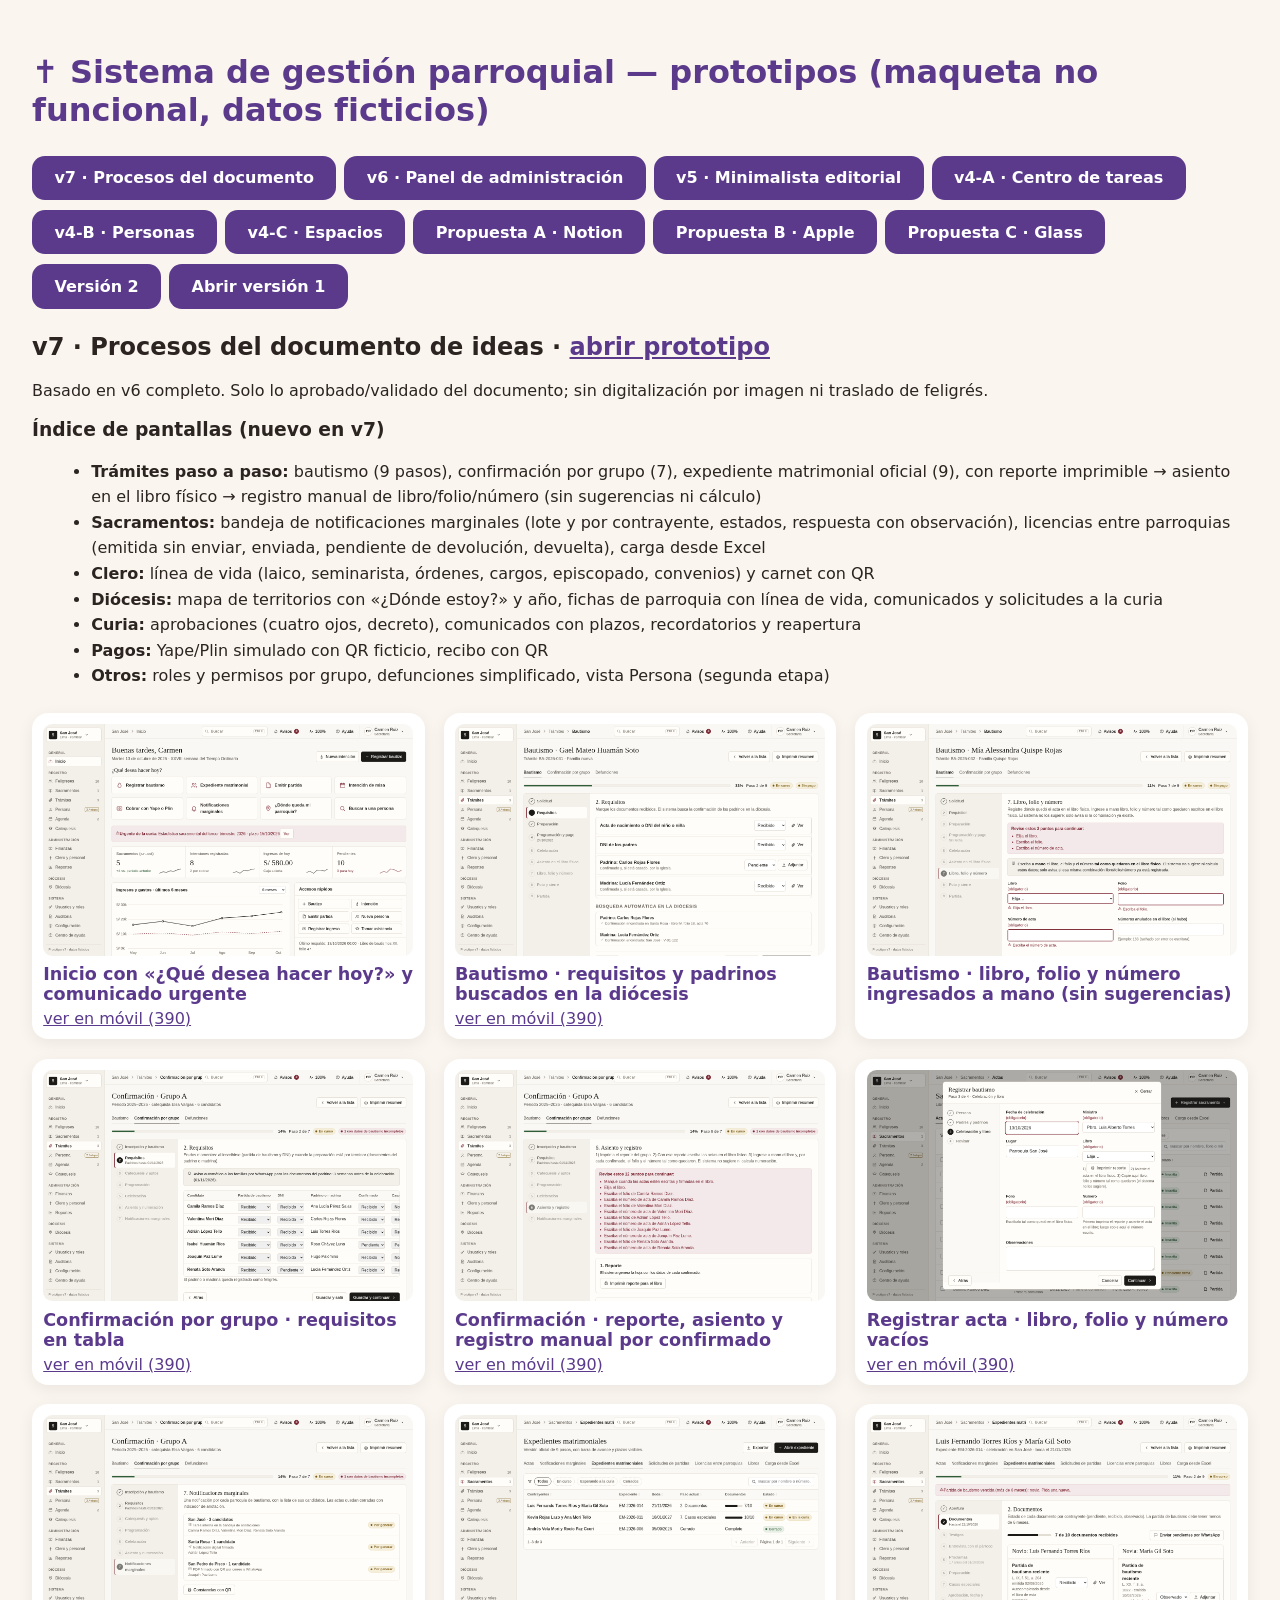
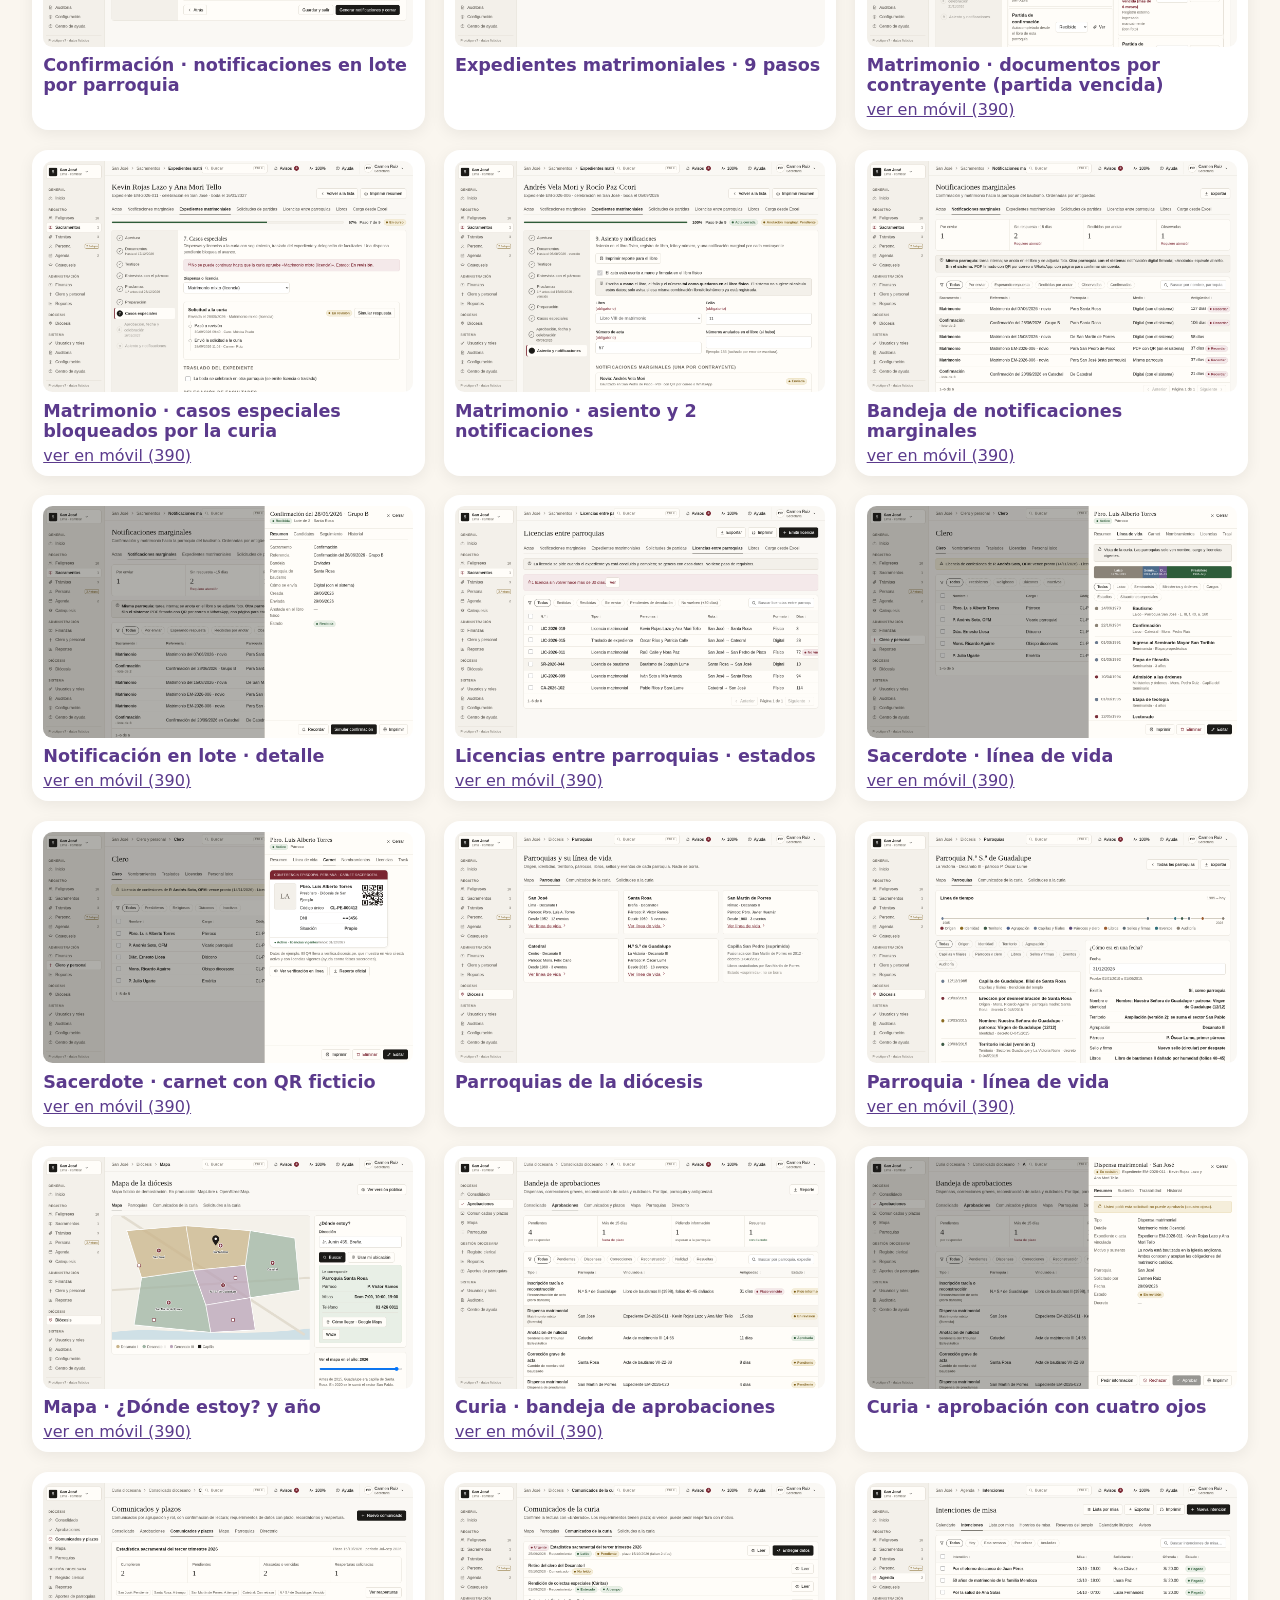
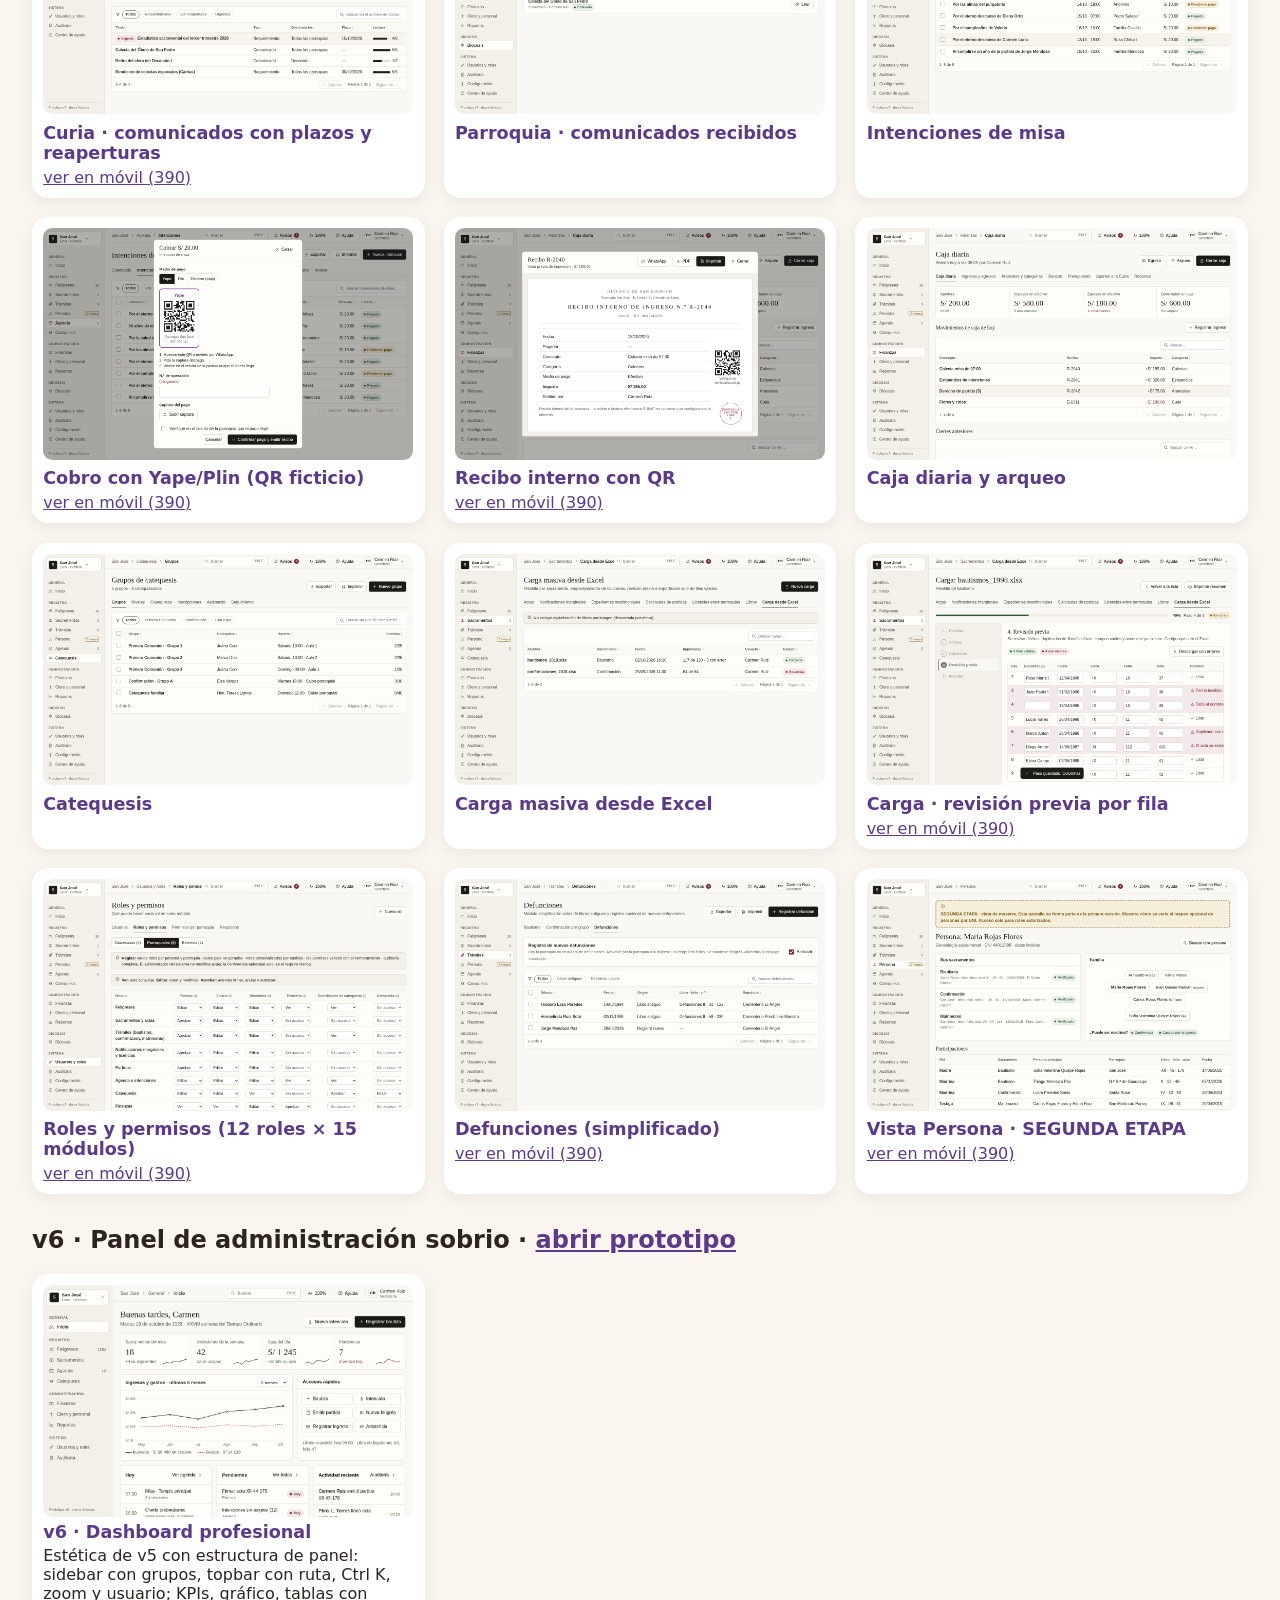
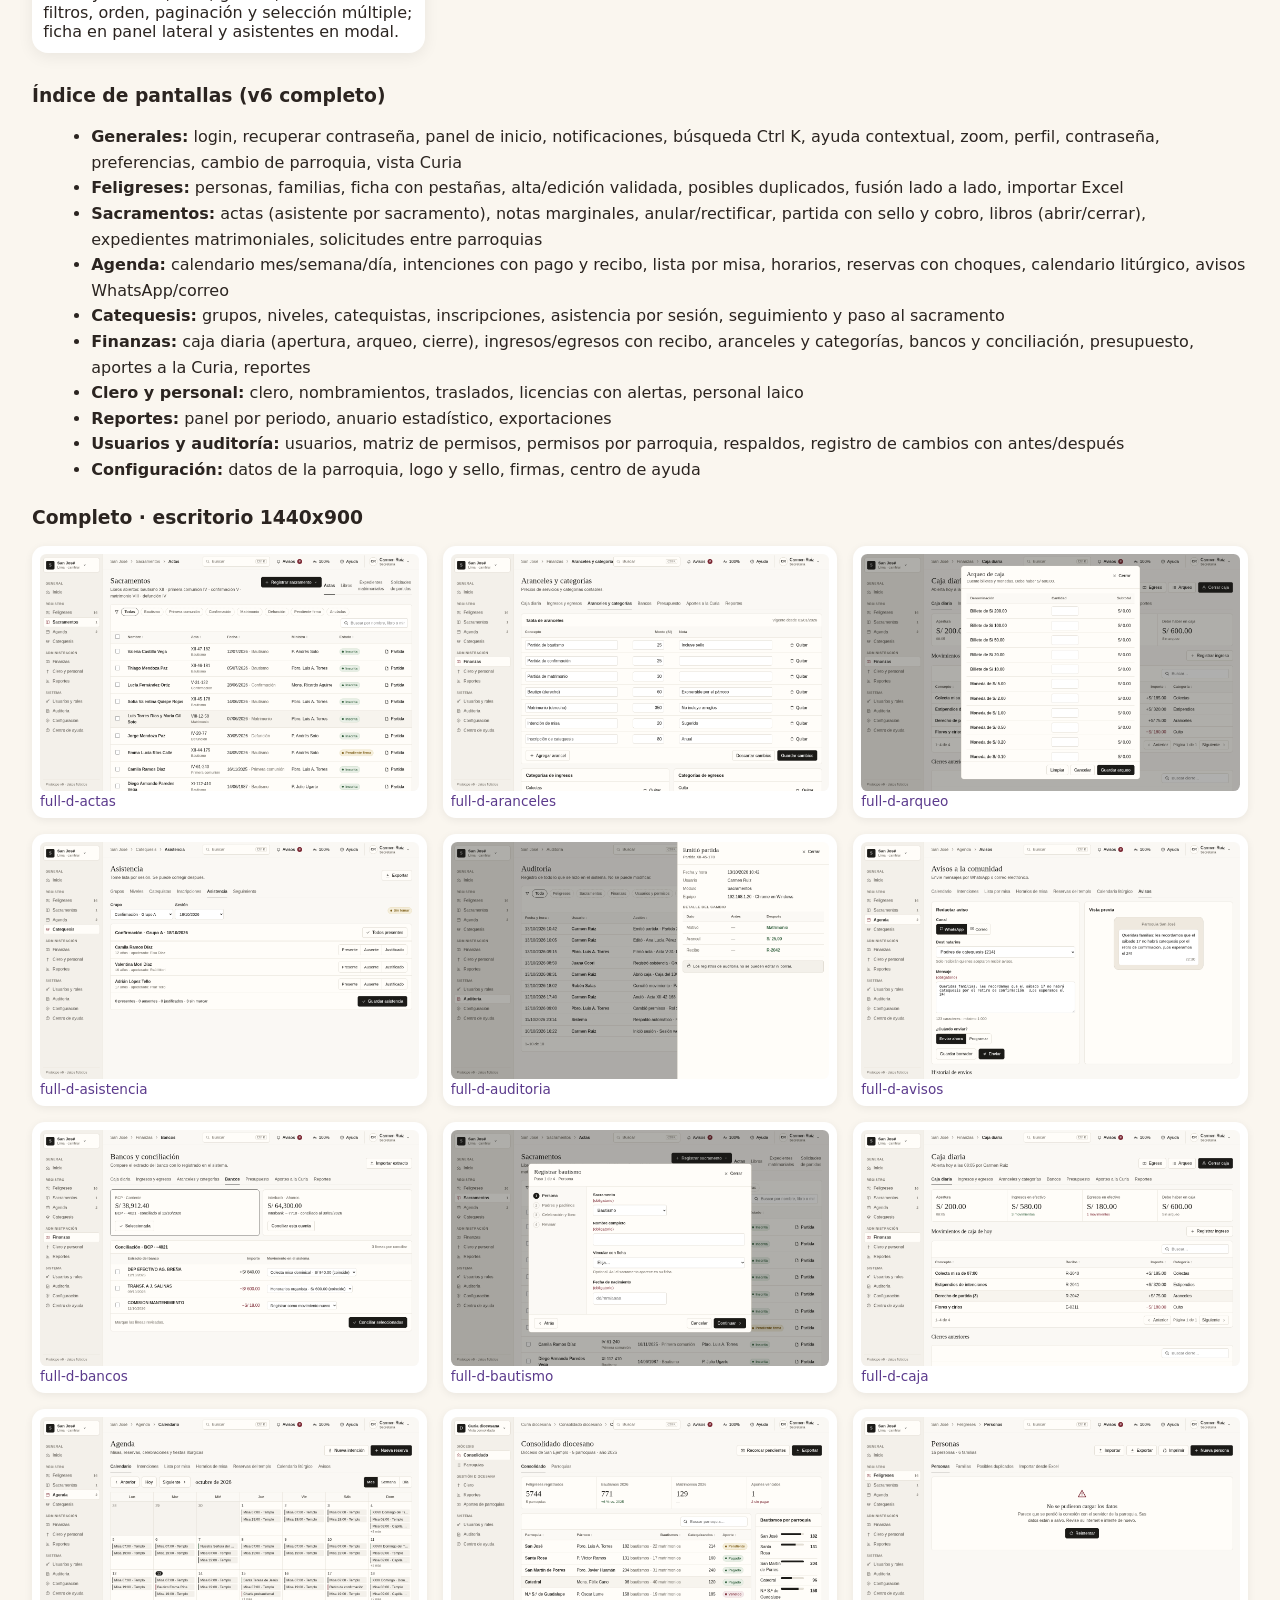
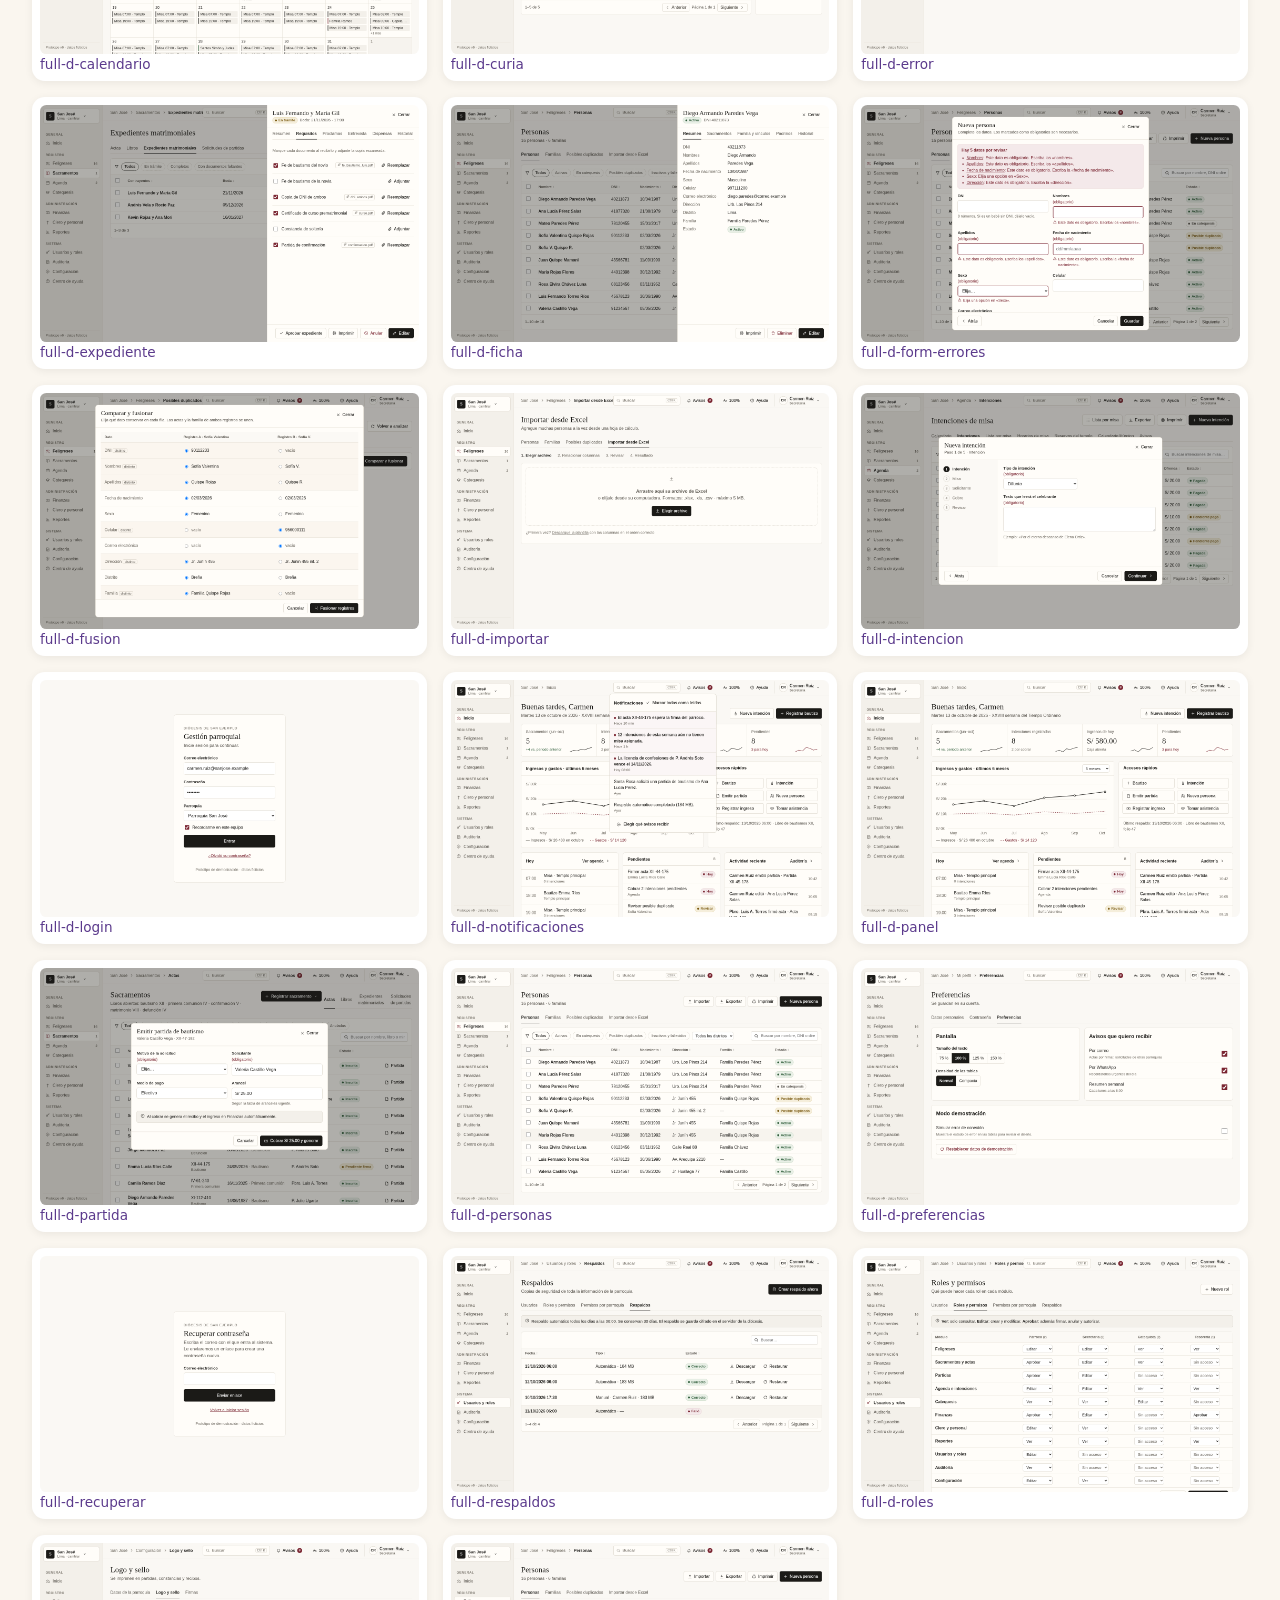
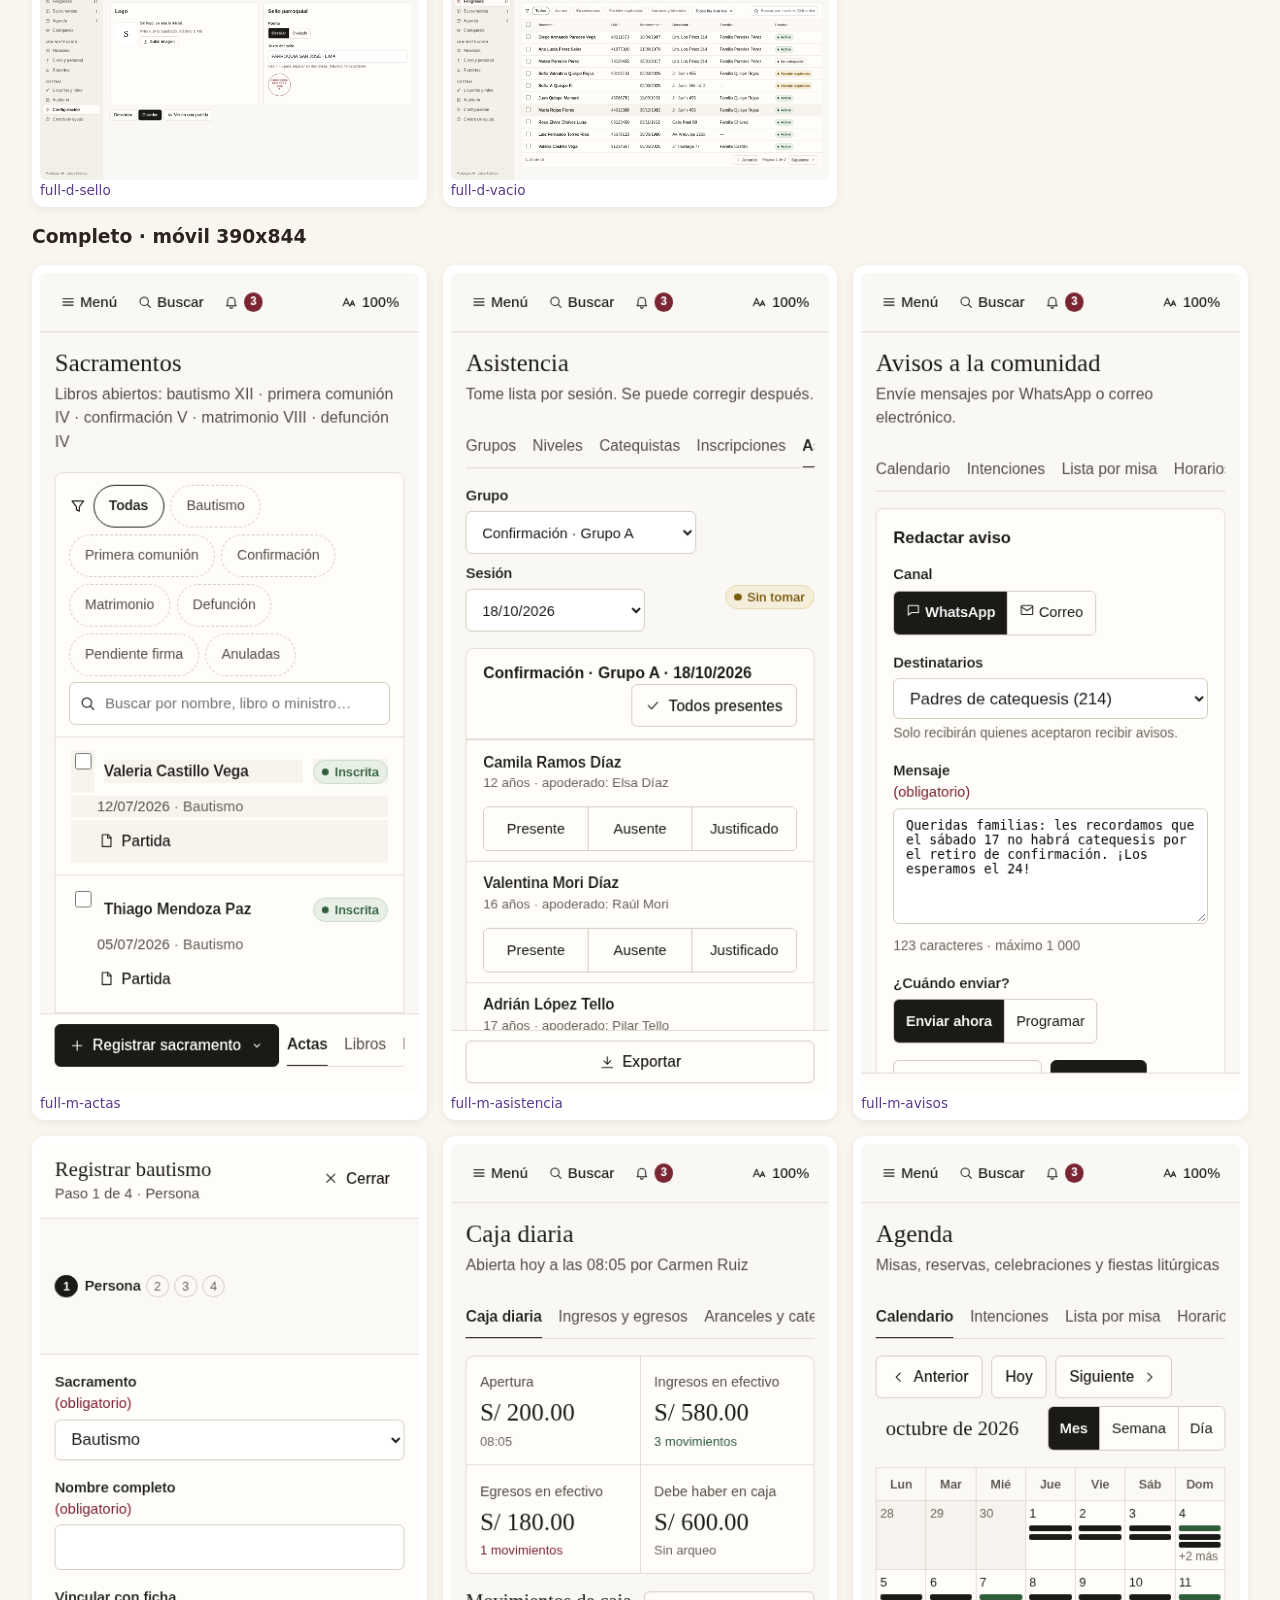
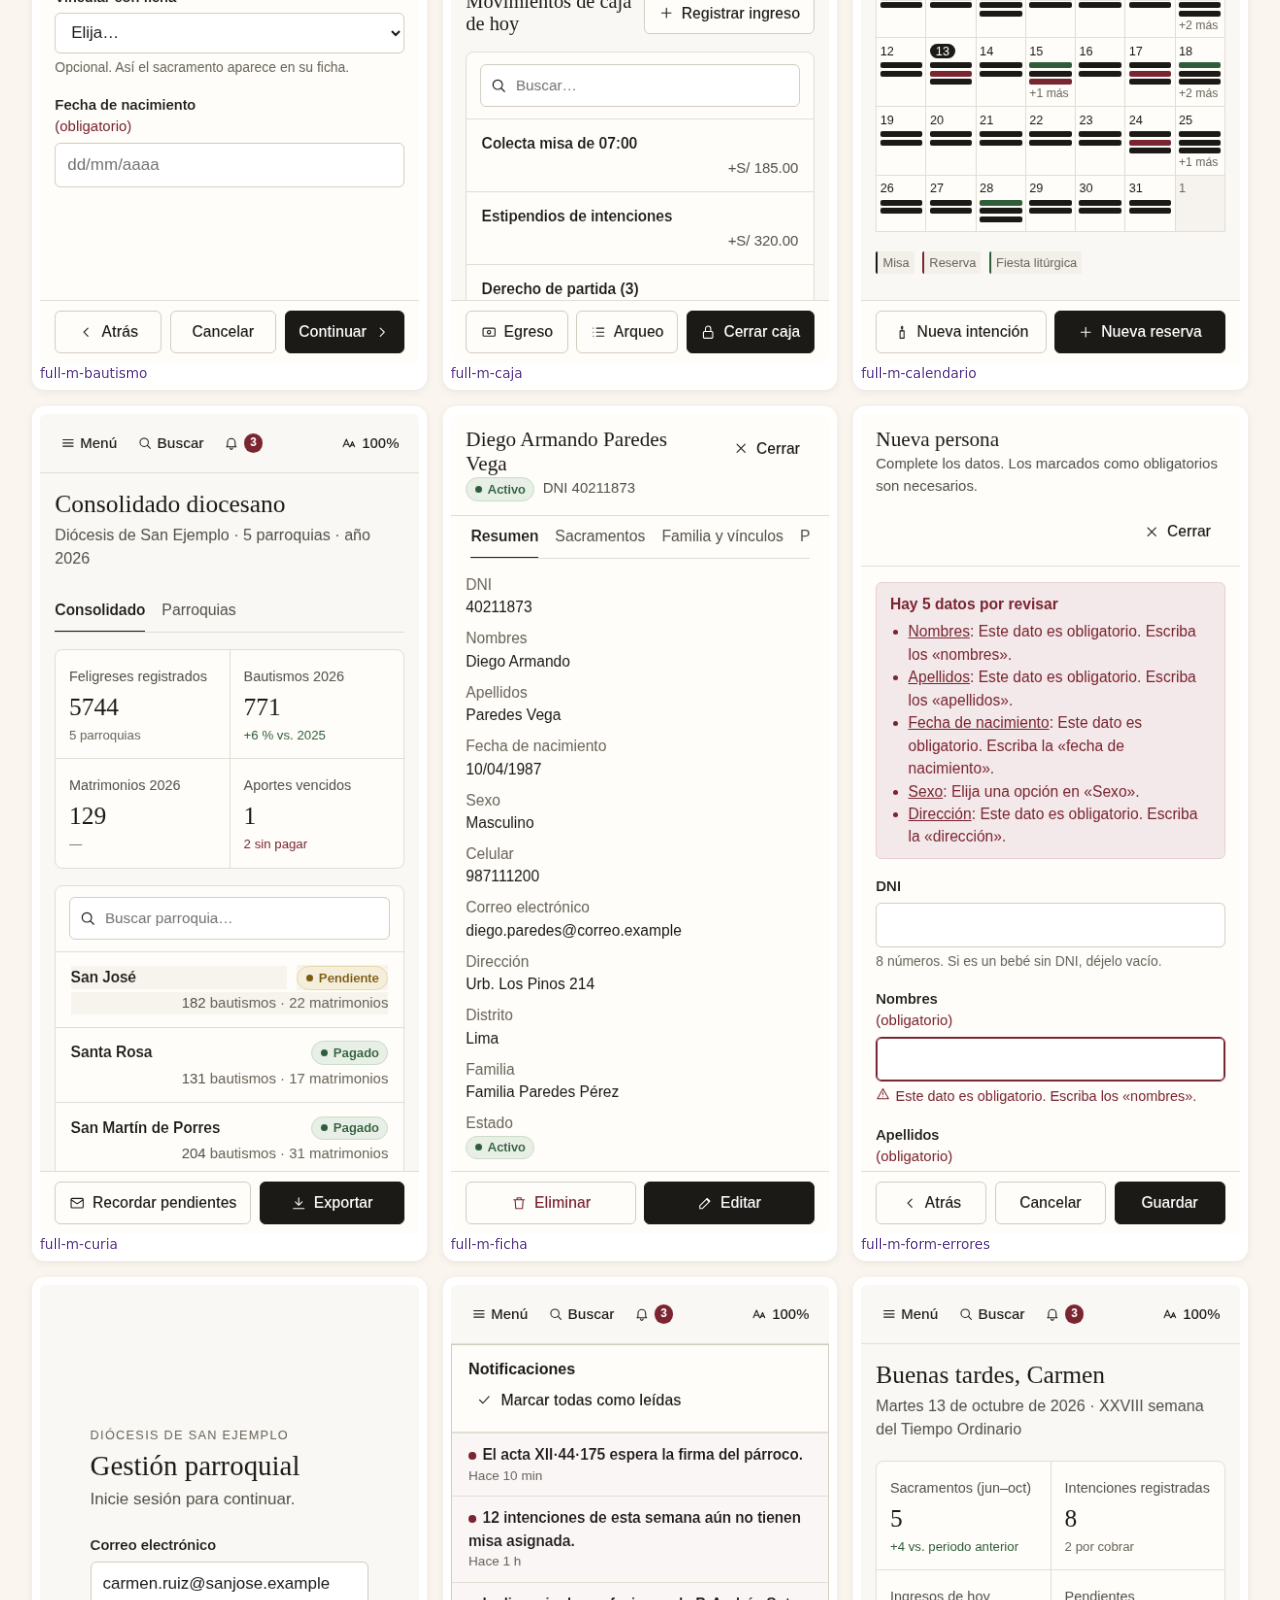
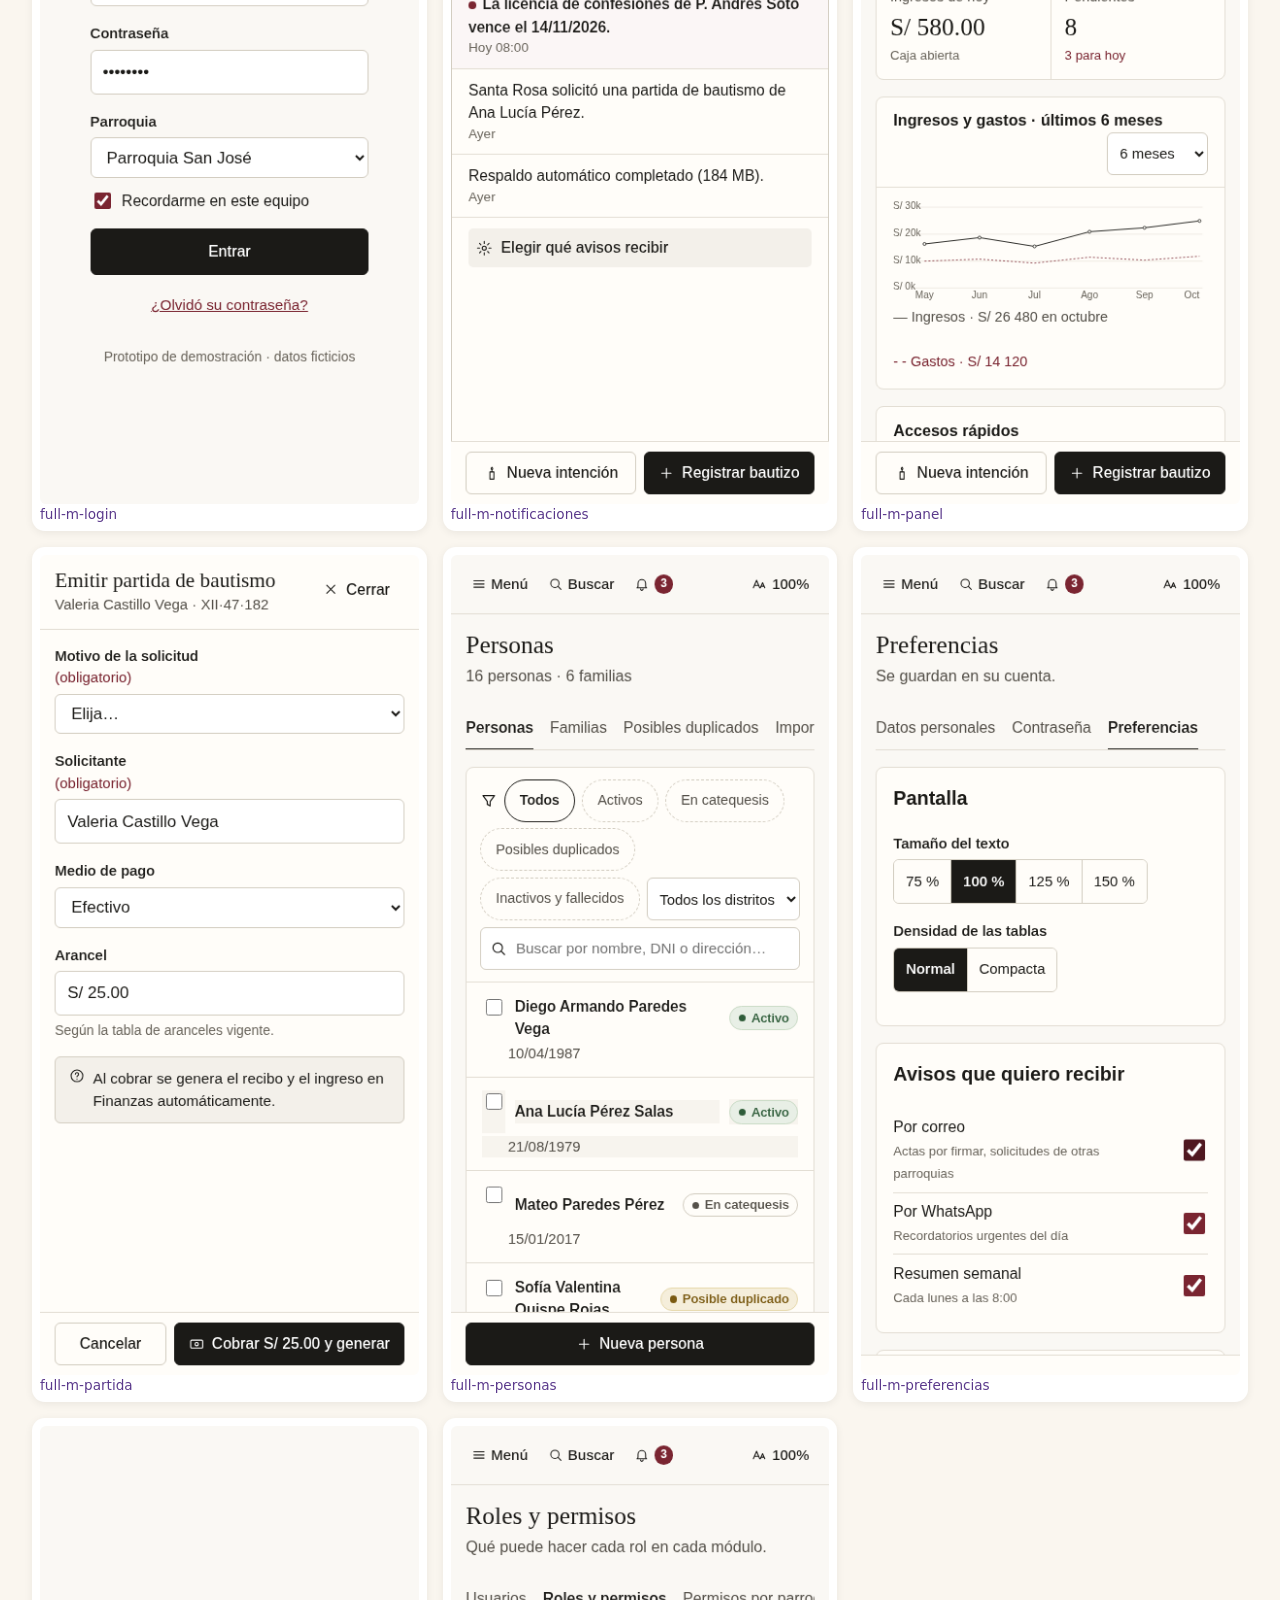
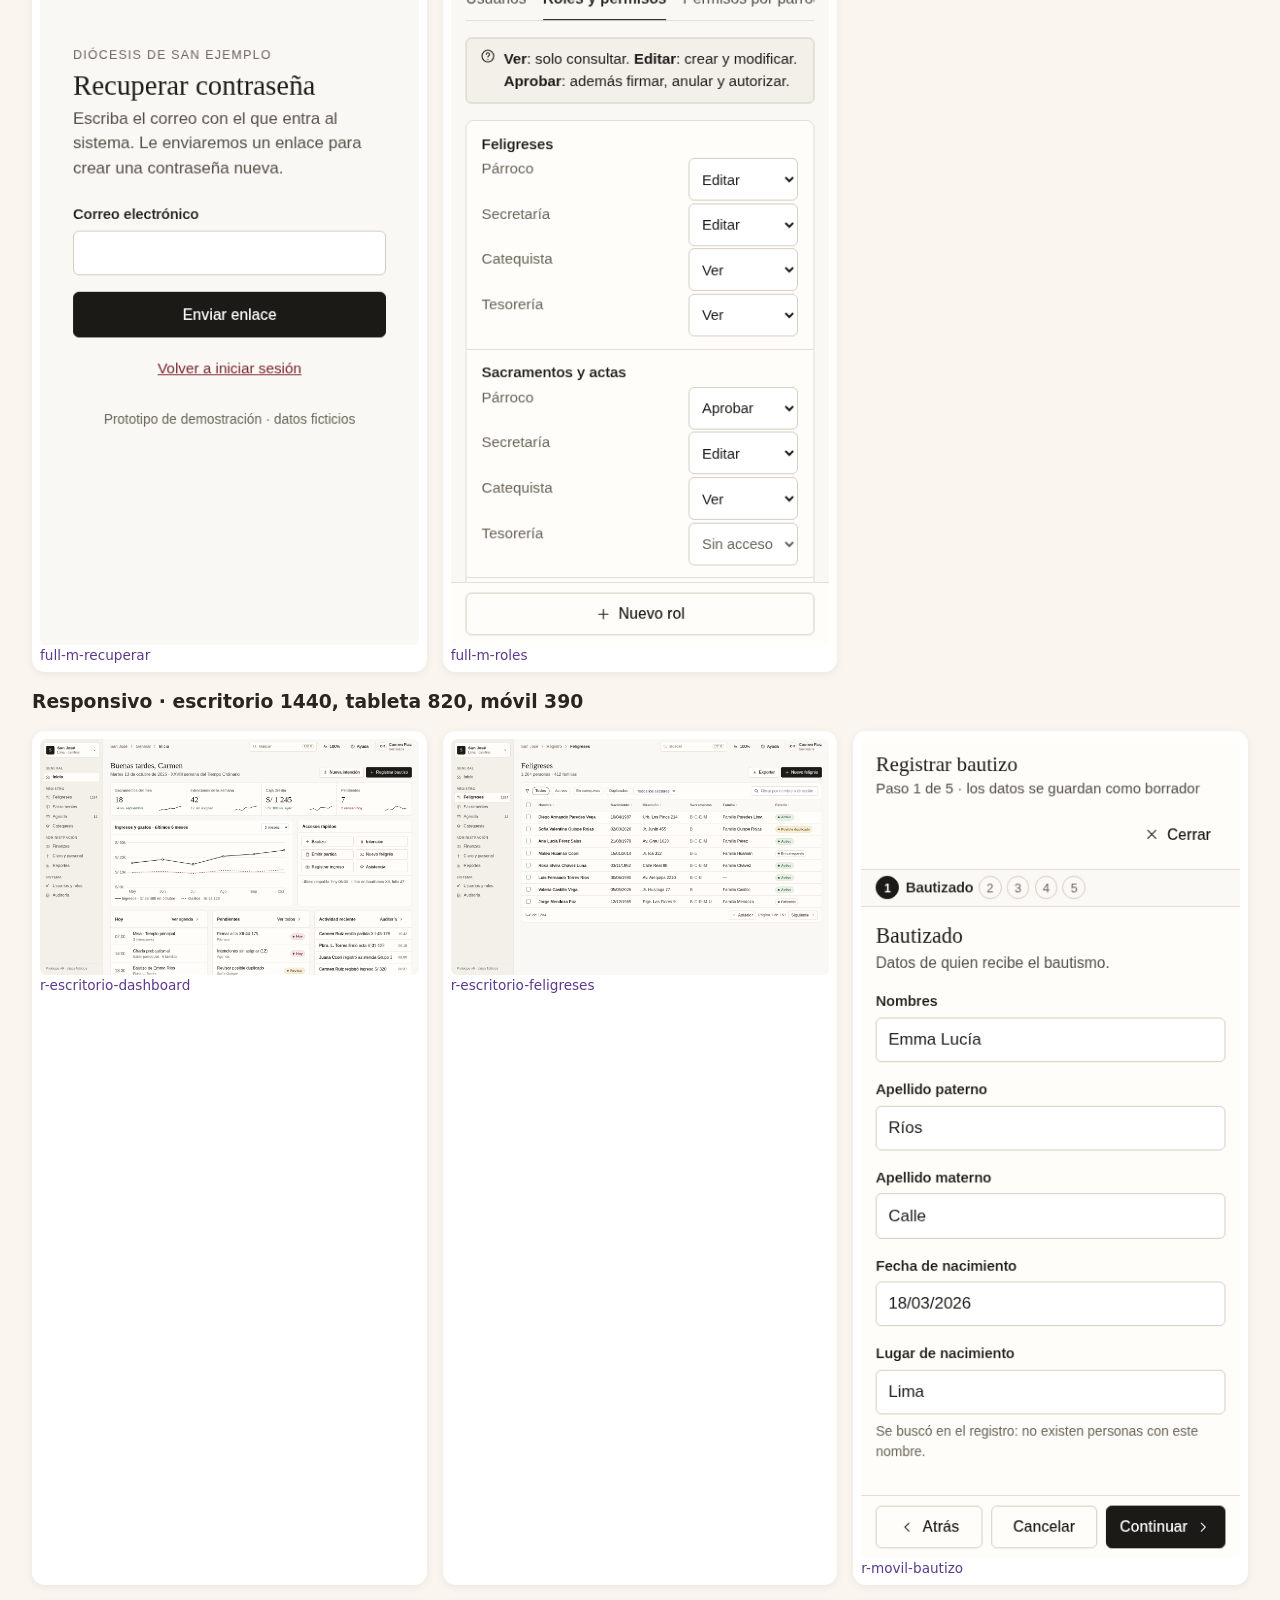
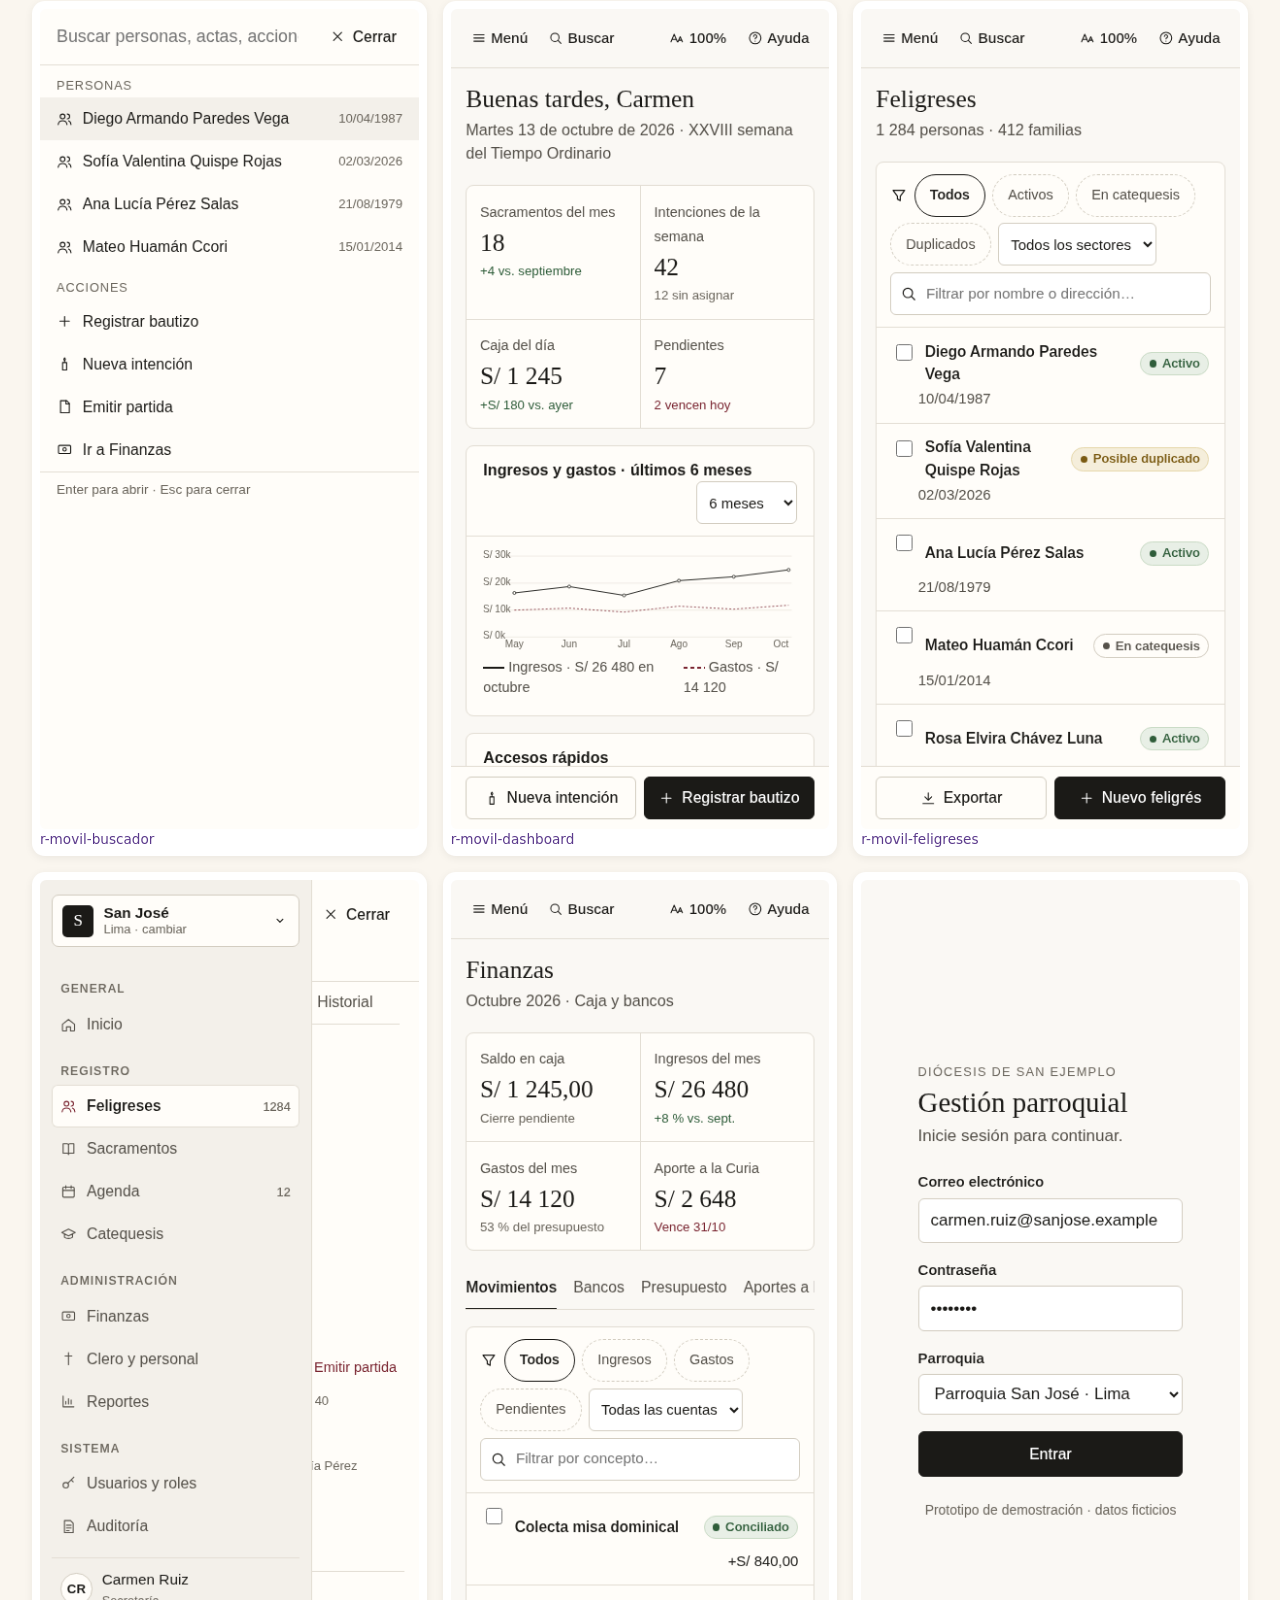
==== commit 478c036d: "Add files via upload" ====
--- a/index.html
+++ b/index.html
@@ -1,2 +1,2 @@
 <!DOCTYPE html><html lang="es"><meta charset="utf-8"><meta name="viewport" content="width=device-width"><title>Prototipos — Gestión parroquial</title><style>body{font-family:system-ui,sans-serif;background:#faf6ef;color:#2b2420;margin:0;padding:2rem}h1{color:#5b3a8c}a{color:#5b3a8c}.btns a{display:inline-block;background:#5b3a8c;color:#fff;padding:.8rem 1.4rem;border-radius:.8rem;text-decoration:none;margin:.3rem .5rem .3rem 0;font-weight:600}.g{display:grid;grid-template-columns:repeat(auto-fill,minmax(300px,1fr));gap:1rem}.g a{background:#fff;border-radius:.8rem;padding:.5rem;text-decoration:none;box-shadow:0 2px 8px #0001}.g img{width:100%;border-radius:.4rem;display:block}.g span{font-size:.85rem}</style>
-<h1>✝ Sistema de gestión parroquial — prototipos (maqueta no funcional, datos ficticios)</h1><div class="btns"><a href="v7/">v7 · Procesos del documento</a><a href="v6/">v6 · Panel de administración</a><a href="v5/">v5 · Minimalista editorial</a><a href="v4-a/">v4-A · Centro de tareas</a><a href="v4-b/">v4-B · Personas</a><a href="v4-c/">v4-C · Espacios</a><a href="v3-notion/">Propuesta A · Notion</a><a href="v3-apple/">Propuesta B · Apple</a><a href="v3-glass/">Propuesta C · Glass</a><a href="v2/">Versión 2</a><a href="v1/">Abrir versión 1</a></div><h2>v7 · Procesos del documento de ideas · <a href="v7/">abrir prototipo</a></h2><p>Basado en v6 completo. Solo lo aprobado/validado del documento; sin digitalización por imagen ni traslado de feligrés.</p><h3>Índice de pantallas (nuevo en v7)</h3><ul class="ix"><li><b>Trámites paso a paso:</b> bautismo (9 pasos), confirmación por grupo (7), expediente matrimonial oficial (9), con asiento en libro físico y libro/folio/acta</li><li><b>Sacramentos:</b> bandeja de notificaciones marginales (lote y por contrayente, estados, respuesta con observación), licencias entre parroquias (emitida sin enviar, enviada, pendiente de devolución, devuelta), carga desde Excel</li><li><b>Clero:</b> línea de vida (laico, seminarista, órdenes, cargos, episcopado, convenios) y carnet con QR</li><li><b>Diócesis:</b> mapa de territorios con «¿Dónde estoy?» y año, fichas de parroquia con línea de vida, comunicados y solicitudes a la curia</li><li><b>Curia:</b> aprobaciones (cuatro ojos, decreto), comunicados con plazos, recordatorios y reapertura</li><li><b>Pagos:</b> Yape/Plin simulado con QR ficticio, recibo con QR</li><li><b>Otros:</b> roles y permisos por grupo, defunciones simplificado, vista Persona (segunda etapa)</li></ul><div class="p3"><div class="pc"><a href="img/v7/d-inicio.png"><img src="img/v7/d-inicio.png" loading="lazy"></a><b>Inicio con «¿Qué desea hacer hoy?» y comunicado urgente</b><span><a href="img/v7/m-inicio.png">ver en móvil (390)</a></span></div><div class="pc"><a href="img/v7/d-bau-requisitos.png"><img src="img/v7/d-bau-requisitos.png" loading="lazy"></a><b>Bautismo · requisitos y padrinos buscados en la diócesis</b><span><a href="img/v7/m-bau-requisitos.png">ver en móvil (390)</a></span></div><div class="pc"><a href="img/v7/d-bau-libro-errores.png"><img src="img/v7/d-bau-libro-errores.png" loading="lazy"></a><b>Bautismo · libro, folio y número con validación</b></div><div class="pc"><a href="img/v7/d-conf-requisitos.png"><img src="img/v7/d-conf-requisitos.png" loading="lazy"></a><b>Confirmación por grupo · requisitos en tabla</b><span><a href="img/v7/m-conf-requisitos.png">ver en móvil (390)</a></span></div><div class="pc"><a href="img/v7/d-conf-notif.png"><img src="img/v7/d-conf-notif.png" loading="lazy"></a><b>Confirmación · notificaciones en lote por parroquia</b></div><div class="pc"><a href="img/v7/d-matr-lista.png"><img src="img/v7/d-matr-lista.png" loading="lazy"></a><b>Expedientes matrimoniales · 9 pasos</b></div><div class="pc"><a href="img/v7/d-matr-documentos.png"><img src="img/v7/d-matr-documentos.png" loading="lazy"></a><b>Matrimonio · documentos por contrayente (partida vencida)</b><span><a href="img/v7/m-matr-documentos.png">ver en móvil (390)</a></span></div><div class="pc"><a href="img/v7/d-matr-casos.png"><img src="img/v7/d-matr-casos.png" loading="lazy"></a><b>Matrimonio · casos especiales bloqueados por la curia</b><span><a href="img/v7/m-matr-casos.png">ver en móvil (390)</a></span></div><div class="pc"><a href="img/v7/d-matr-asiento.png"><img src="img/v7/d-matr-asiento.png" loading="lazy"></a><b>Matrimonio · asiento y 2 notificaciones</b></div><div class="pc"><a href="img/v7/d-nmarg.png"><img src="img/v7/d-nmarg.png" loading="lazy"></a><b>Bandeja de notificaciones marginales</b><span><a href="img/v7/m-nmarg.png">ver en móvil (390)</a></span></div><div class="pc"><a href="img/v7/d-nmarg-det.png"><img src="img/v7/d-nmarg-det.png" loading="lazy"></a><b>Notificación en lote · detalle</b><span><a href="img/v7/m-nmarg-det.png">ver en móvil (390)</a></span></div><div class="pc"><a href="img/v7/d-licencias.png"><img src="img/v7/d-licencias.png" loading="lazy"></a><b>Licencias entre parroquias · estados</b><span><a href="img/v7/m-licencias.png">ver en móvil (390)</a></span></div><div class="pc"><a href="img/v7/d-clero-vida.png"><img src="img/v7/d-clero-vida.png" loading="lazy"></a><b>Sacerdote · línea de vida</b><span><a href="img/v7/m-clero-vida.png">ver en móvil (390)</a></span></div><div class="pc"><a href="img/v7/d-carnet.png"><img src="img/v7/d-carnet.png" loading="lazy"></a><b>Sacerdote · carnet con QR ficticio</b><span><a href="img/v7/m-carnet.png">ver en móvil (390)</a></span></div><div class="pc"><a href="img/v7/d-parroquias.png"><img src="img/v7/d-parroquias.png" loading="lazy"></a><b>Parroquias de la diócesis</b></div><div class="pc"><a href="img/v7/d-parroquia-vida.png"><img src="img/v7/d-parroquia-vida.png" loading="lazy"></a><b>Parroquia · línea de vida</b><span><a href="img/v7/m-parroquia-vida.png">ver en móvil (390)</a></span></div><div class="pc"><a href="img/v7/d-mapa.png"><img src="img/v7/d-mapa.png" loading="lazy"></a><b>Mapa · ¿Dónde estoy? y año</b><span><a href="img/v7/m-mapa.png">ver en móvil (390)</a></span></div><div class="pc"><a href="img/v7/d-curia-aprob.png"><img src="img/v7/d-curia-aprob.png" loading="lazy"></a><b>Curia · bandeja de aprobaciones</b><span><a href="img/v7/m-curia-aprob.png">ver en móvil (390)</a></span></div><div class="pc"><a href="img/v7/d-curia-aprob-det.png"><img src="img/v7/d-curia-aprob-det.png" loading="lazy"></a><b>Curia · aprobación con cuatro ojos</b></div><div class="pc"><a href="img/v7/d-curia-com.png"><img src="img/v7/d-curia-com.png" loading="lazy"></a><b>Curia · comunicados con plazos y reaperturas</b><span><a href="img/v7/m-curia-com.png">ver en móvil (390)</a></span></div><div class="pc"><a href="img/v7/d-par-com.png"><img src="img/v7/d-par-com.png" loading="lazy"></a><b>Parroquia · comunicados recibidos</b></div><div class="pc"><a href="img/v7/d-intenciones.png"><img src="img/v7/d-intenciones.png" loading="lazy"></a><b>Intenciones de misa</b></div><div class="pc"><a href="img/v7/d-pago-yape.png"><img src="img/v7/d-pago-yape.png" loading="lazy"></a><b>Cobro con Yape/Plin (QR ficticio)</b><span><a href="img/v7/m-pago-yape.png">ver en móvil (390)</a></span></div><div class="pc"><a href="img/v7/d-recibo.png"><img src="img/v7/d-recibo.png" loading="lazy"></a><b>Recibo interno con QR</b><span><a href="img/v7/m-recibo.png">ver en móvil (390)</a></span></div><div class="pc"><a href="img/v7/d-caja.png"><img src="img/v7/d-caja.png" loading="lazy"></a><b>Caja diaria y arqueo</b></div><div class="pc"><a href="img/v7/d-catequesis.png"><img src="img/v7/d-catequesis.png" loading="lazy"></a><b>Catequesis</b></div><div class="pc"><a href="img/v7/d-carga-excel.png"><img src="img/v7/d-carga-excel.png" loading="lazy"></a><b>Carga masiva desde Excel</b></div><div class="pc"><a href="img/v7/d-carga-revision.png"><img src="img/v7/d-carga-revision.png" loading="lazy"></a><b>Carga · revisión previa por fila</b><span><a href="img/v7/m-carga-revision.png">ver en móvil (390)</a></span></div><div class="pc"><a href="img/v7/d-roles.png"><img src="img/v7/d-roles.png" loading="lazy"></a><b>Roles y permisos (12 roles × 15 módulos)</b><span><a href="img/v7/m-roles.png">ver en móvil (390)</a></span></div><div class="pc"><a href="img/v7/d-defunciones.png"><img src="img/v7/d-defunciones.png" loading="lazy"></a><b>Defunciones (simplificado)</b><span><a href="img/v7/m-defunciones.png">ver en móvil (390)</a></span></div><div class="pc"><a href="img/v7/d-persona.png"><img src="img/v7/d-persona.png" loading="lazy"></a><b>Vista Persona · SEGUNDA ETAPA</b><span><a href="img/v7/m-persona.png">ver en móvil (390)</a></span></div></div><h2>v6 · Panel de administración sobrio · <a href="v6/">abrir prototipo</a></h2><div class="p3"><a class="pc" href="v6/"><img src="img/v6/02-dashboard.png"><b>v6 · Dashboard profesional</b><span>Estética de v5 con estructura de panel: sidebar con grupos, topbar con ruta, Ctrl K, zoom y usuario; KPIs, gráfico, tablas con filtros, orden, paginación y selección múltiple; ficha en panel lateral y asistentes en modal.</span></a></div><h3>Índice de pantallas (v6 completo)</h3><ul class="ix"><li><b>Generales:</b> login, recuperar contraseña, panel de inicio, notificaciones, búsqueda Ctrl K, ayuda contextual, zoom, perfil, contraseña, preferencias, cambio de parroquia, vista Curia</li><li><b>Feligreses:</b> personas, familias, ficha con pestañas, alta/edición validada, posibles duplicados, fusión lado a lado, importar Excel</li><li><b>Sacramentos:</b> actas (asistente por sacramento), notas marginales, anular/rectificar, partida con sello y cobro, libros (abrir/cerrar), expedientes matrimoniales, solicitudes entre parroquias</li><li><b>Agenda:</b> calendario mes/semana/día, intenciones con pago y recibo, lista por misa, horarios, reservas con choques, calendario litúrgico, avisos WhatsApp/correo</li><li><b>Catequesis:</b> grupos, niveles, catequistas, inscripciones, asistencia por sesión, seguimiento y paso al sacramento</li><li><b>Finanzas:</b> caja diaria (apertura, arqueo, cierre), ingresos/egresos con recibo, aranceles y categorías, bancos y conciliación, presupuesto, aportes a la Curia, reportes</li><li><b>Clero y personal:</b> clero, nombramientos, traslados, licencias con alertas, personal laico</li><li><b>Reportes:</b> panel por periodo, anuario estadístico, exportaciones</li><li><b>Usuarios y auditoría:</b> usuarios, matriz de permisos, permisos por parroquia, respaldos, registro de cambios con antes/después</li><li><b>Configuración:</b> datos de la parroquia, logo y sello, firmas, centro de ayuda</li></ul><h3>Completo · escritorio 1440x900</h3><div class="g"><a href="img/v6/full-d-actas.png"><img loading="lazy" src="img/v6/full-d-actas.png"><span>full-d-actas</span></a><a href="img/v6/full-d-aranceles.png"><img loading="lazy" src="img/v6/full-d-aranceles.png"><span>full-d-aranceles</span></a><a href="img/v6/full-d-arqueo.png"><img loading="lazy" src="img/v6/full-d-arqueo.png"><span>full-d-arqueo</span></a><a href="img/v6/full-d-asistencia.png"><img loading="lazy" src="img/v6/full-d-asistencia.png"><span>full-d-asistencia</span></a><a href="img/v6/full-d-auditoria.png"><img loading="lazy" src="img/v6/full-d-auditoria.png"><span>full-d-auditoria</span></a><a href="img/v6/full-d-avisos.png"><img loading="lazy" src="img/v6/full-d-avisos.png"><span>full-d-avisos</span></a><a href="img/v6/full-d-bancos.png"><img loading="lazy" src="img/v6/full-d-bancos.png"><span>full-d-bancos</span></a><a href="img/v6/full-d-bautismo.png"><img loading="lazy" src="img/v6/full-d-bautismo.png"><span>full-d-bautismo</span></a><a href="img/v6/full-d-caja.png"><img loading="lazy" src="img/v6/full-d-caja.png"><span>full-d-caja</span></a><a href="img/v6/full-d-calendario.png"><img loading="lazy" src="img/v6/full-d-calendario.png"><span>full-d-calendario</span></a><a href="img/v6/full-d-curia.png"><img loading="lazy" src="img/v6/full-d-curia.png"><span>full-d-curia</span></a><a href="img/v6/full-d-error.png"><img loading="lazy" src="img/v6/full-d-error.png"><span>full-d-error</span></a><a href="img/v6/full-d-expediente.png"><img loading="lazy" src="img/v6/full-d-expediente.png"><span>full-d-expediente</span></a><a href="img/v6/full-d-ficha.png"><img loading="lazy" src="img/v6/full-d-ficha.png"><span>full-d-ficha</span></a><a href="img/v6/full-d-form-errores.png"><img loading="lazy" src="img/v6/full-d-form-errores.png"><span>full-d-form-errores</span></a><a href="img/v6/full-d-fusion.png"><img loading="lazy" src="img/v6/full-d-fusion.png"><span>full-d-fusion</span></a><a href="img/v6/full-d-importar.png"><img loading="lazy" src="img/v6/full-d-importar.png"><span>full-d-importar</span></a><a href="img/v6/full-d-intencion.png"><img loading="lazy" src="img/v6/full-d-intencion.png"><span>full-d-intencion</span></a><a href="img/v6/full-d-login.png"><img loading="lazy" src="img/v6/full-d-login.png"><span>full-d-login</span></a><a href="img/v6/full-d-notificaciones.png"><img loading="lazy" src="img/v6/full-d-notificaciones.png"><span>full-d-notificaciones</span></a><a href="img/v6/full-d-panel.png"><img loading="lazy" src="img/v6/full-d-panel.png"><span>full-d-panel</span></a><a href="img/v6/full-d-partida.png"><img loading="lazy" src="img/v6/full-d-partida.png"><span>full-d-partida</span></a><a href="img/v6/full-d-personas.png"><img loading="lazy" src="img/v6/full-d-personas.png"><span>full-d-personas</span></a><a href="img/v6/full-d-preferencias.png"><img loading="lazy" src="img/v6/full-d-preferencias.png"><span>full-d-preferencias</span></a><a href="img/v6/full-d-recuperar.png"><img loading="lazy" src="img/v6/full-d-recuperar.png"><span>full-d-recuperar</span></a><a href="img/v6/full-d-respaldos.png"><img loading="lazy" src="img/v6/full-d-respaldos.png"><span>full-d-respaldos</span></a><a href="img/v6/full-d-roles.png"><img loading="lazy" src="img/v6/full-d-roles.png"><span>full-d-roles</span></a><a href="img/v6/full-d-sello.png"><img loading="lazy" src="img/v6/full-d-sello.png"><span>full-d-sello</span></a><a href="img/v6/full-d-vacio.png"><img loading="lazy" src="img/v6/full-d-vacio.png"><span>full-d-vacio</span></a></div><h3>Completo · móvil 390x844</h3><div class="g"><a href="img/v6/full-m-actas.png"><img loading="lazy" src="img/v6/full-m-actas.png"><span>full-m-actas</span></a><a href="img/v6/full-m-asistencia.png"><img loading="lazy" src="img/v6/full-m-asistencia.png"><span>full-m-asistencia</span></a><a href="img/v6/full-m-avisos.png"><img loading="lazy" src="img/v6/full-m-avisos.png"><span>full-m-avisos</span></a><a href="img/v6/full-m-bautismo.png"><img loading="lazy" src="img/v6/full-m-bautismo.png"><span>full-m-bautismo</span></a><a href="img/v6/full-m-caja.png"><img loading="lazy" src="img/v6/full-m-caja.png"><span>full-m-caja</span></a><a href="img/v6/full-m-calendario.png"><img loading="lazy" src="img/v6/full-m-calendario.png"><span>full-m-calendario</span></a><a href="img/v6/full-m-curia.png"><img loading="lazy" src="img/v6/full-m-curia.png"><span>full-m-curia</span></a><a href="img/v6/full-m-ficha.png"><img loading="lazy" src="img/v6/full-m-ficha.png"><span>full-m-ficha</span></a><a href="img/v6/full-m-form-errores.png"><img loading="lazy" src="img/v6/full-m-form-errores.png"><span>full-m-form-errores</span></a><a href="img/v6/full-m-login.png"><img loading="lazy" src="img/v6/full-m-login.png"><span>full-m-login</span></a><a href="img/v6/full-m-notificaciones.png"><img loading="lazy" src="img/v6/full-m-notificaciones.png"><span>full-m-notificaciones</span></a><a href="img/v6/full-m-panel.png"><img loading="lazy" src="img/v6/full-m-panel.png"><span>full-m-panel</span></a><a href="img/v6/full-m-partida.png"><img loading="lazy" src="img/v6/full-m-partida.png"><span>full-m-partida</span></a><a href="img/v6/full-m-personas.png"><img loading="lazy" src="img/v6/full-m-personas.png"><span>full-m-personas</span></a><a href="img/v6/full-m-preferencias.png"><img loading="lazy" src="img/v6/full-m-preferencias.png"><span>full-m-preferencias</span></a><a href="img/v6/full-m-recuperar.png"><img loading="lazy" src="img/v6/full-m-recuperar.png"><span>full-m-recuperar</span></a><a href="img/v6/full-m-roles.png"><img loading="lazy" src="img/v6/full-m-roles.png"><span>full-m-roles</span></a></div><style>.ix{line-height:1.6;margin:0 0 1.5rem 1.2rem}</style><h3>Responsivo · escritorio 1440, tableta 820, móvil 390</h3><div class="g"><a href="img/v6/r-escritorio-dashboard.png"><img loading="lazy" src="img/v6/r-escritorio-dashboard.png"><span>r-escritorio-dashboard</span></a><a href="img/v6/r-escritorio-feligreses.png"><img loading="lazy" src="img/v6/r-escritorio-feligreses.png"><span>r-escritorio-feligreses</span></a><a href="img/v6/r-movil-bautizo.png"><img loading="lazy" src="img/v6/r-movil-bautizo.png"><span>r-movil-bautizo</span></a><a href="img/v6/r-movil-buscador.png"><img loading="lazy" src="img/v6/r-movil-buscador.png"><span>r-movil-buscador</span></a><a href="img/v6/r-movil-dashboard.png"><img loading="lazy" src="img/v6/r-movil-dashboard.png"><span>r-movil-dashboard</span></a><a href="img/v6/r-movil-feligreses.png"><img loading="lazy" src="img/v6/r-movil-feligreses.png"><span>r-movil-feligreses</span></a><a href="img/v6/r-movil-ficha.png"><img loading="lazy" src="img/v6/r-movil-ficha.png"><span>r-movil-ficha</span></a><a href="img/v6/r-movil-finanzas.png"><img loading="lazy" src="img/v6/r-movil-finanzas.png"><span>r-movil-finanzas</span></a><a href="img/v6/r-movil-login.png"><img loading="lazy" src="img/v6/r-movil-login.png"><span>r-movil-login</span></a><a href="img/v6/r-movil-menu.png"><img loading="lazy" src="img/v6/r-movil-menu.png"><span>r-movil-menu</span></a><a href="img/v6/r-movil-partida.png"><img loading="lazy" src="img/v6/r-movil-partida.png"><span>r-movil-partida</span></a><a href="img/v6/r-movil-roles.png"><img loading="lazy" src="img/v6/r-movil-roles.png"><span>r-movil-roles</span></a><a href="img/v6/r-movil-sacramentos.png"><img loading="lazy" src="img/v6/r-movil-sacramentos.png"><span>r-movil-sacramentos</span></a><a href="img/v6/r-tableta-dashboard.png"><img loading="lazy" src="img/v6/r-tableta-dashboard.png"><span>r-tableta-dashboard</span></a><a href="img/v6/r-tableta-feligreses.png"><img loading="lazy" src="img/v6/r-tableta-feligreses.png"><span>r-tableta-feligreses</span></a><a href="img/v6/r-tableta-menu.png"><img loading="lazy" src="img/v6/r-tableta-menu.png"><span>r-tableta-menu</span></a></div><h3>Pantallas 1280x800</h3><div class="g"><a href="img/v6/01-login.png"><img loading="lazy" src="img/v6/01-login.png"><span>01-login</span></a><a href="img/v6/02-dashboard.png"><img loading="lazy" src="img/v6/02-dashboard.png"><span>02-dashboard</span></a><a href="img/v6/03-buscador.png"><img loading="lazy" src="img/v6/03-buscador.png"><span>03-buscador</span></a><a href="img/v6/04-feligreses-tabla.png"><img loading="lazy" src="img/v6/04-feligreses-tabla.png"><span>04-feligreses-tabla</span></a><a href="img/v6/05-drawer-ficha.png"><img loading="lazy" src="img/v6/05-drawer-ficha.png"><span>05-drawer-ficha</span></a><a href="img/v6/06-ficha-duplicado.png"><img loading="lazy" src="img/v6/06-ficha-duplicado.png"><span>06-ficha-duplicado</span></a><a href="img/v6/07-sacramentos.png"><img loading="lazy" src="img/v6/07-sacramentos.png"><span>07-sacramentos</span></a><a href="img/v6/08-partida.png"><img loading="lazy" src="img/v6/08-partida.png"><span>08-partida</span></a><a href="img/v6/09-asistente-bautizo.png"><img loading="lazy" src="img/v6/09-asistente-bautizo.png"><span>09-asistente-bautizo</span></a><a href="img/v6/10-bautizo-revisar.png"><img loading="lazy" src="img/v6/10-bautizo-revisar.png"><span>10-bautizo-revisar</span></a><a href="img/v6/11-confirmar.png"><img loading="lazy" src="img/v6/11-confirmar.png"><span>11-confirmar</span></a><a href="img/v6/12-guardado-deshacer.png"><img loading="lazy" src="img/v6/12-guardado-deshacer.png"><span>12-guardado-deshacer</span></a><a href="img/v6/13-finanzas.png"><img loading="lazy" src="img/v6/13-finanzas.png"><span>13-finanzas</span></a><a href="img/v6/14-intenciones.png"><img loading="lazy" src="img/v6/14-intenciones.png"><span>14-intenciones</span></a><a href="img/v6/15-asistente-intencion.png"><img loading="lazy" src="img/v6/15-asistente-intencion.png"><span>15-asistente-intencion</span></a><a href="img/v6/16-catequesis.png"><img loading="lazy" src="img/v6/16-catequesis.png"><span>16-catequesis</span></a><a href="img/v6/17-clero.png"><img loading="lazy" src="img/v6/17-clero.png"><span>17-clero</span></a><a href="img/v6/18-usuarios-roles.png"><img loading="lazy" src="img/v6/18-usuarios-roles.png"><span>18-usuarios-roles</span></a><a href="img/v6/19-auditoria.png"><img loading="lazy" src="img/v6/19-auditoria.png"><span>19-auditoria</span></a><a href="img/v6/20-ayuda.png"><img loading="lazy" src="img/v6/20-ayuda.png"><span>20-ayuda</span></a><a href="img/v6/21-zoom-menu.png"><img loading="lazy" src="img/v6/21-zoom-menu.png"><span>21-zoom-menu</span></a><a href="img/v6/22-zoom-125.png"><img loading="lazy" src="img/v6/22-zoom-125.png"><span>22-zoom-125</span></a><a href="img/v6/23-zoom-125-feligreses.png"><img loading="lazy" src="img/v6/23-zoom-125-feligreses.png"><span>23-zoom-125-feligreses</span></a></div><h2>v5 · Propuesta minimalista editorial · <a href="v5/">abrir prototipo</a></h2><div class="p3"><a class="pc" href="v5/"><img src="img/v5/02-inicio.png"><b>v5 · Sobria / editorial suiza</b><span>Casi monocromo con un único acento burdeos, títulos serif, navegación de texto con 6 secciones, columna de lectura centrada y flujos de una pregunta por pantalla.</span></a></div><div class="g"><a href="img/v5/01-login.png"><img loading="lazy" src="img/v5/01-login.png"><span>01-login</span></a><a href="img/v5/02-inicio.png"><img loading="lazy" src="img/v5/02-inicio.png"><span>02-inicio</span></a><a href="img/v5/03-buscador.png"><img loading="lazy" src="img/v5/03-buscador.png"><span>03-buscador</span></a><a href="img/v5/04-bautizo-paso1.png"><img loading="lazy" src="img/v5/04-bautizo-paso1.png"><span>04-bautizo-paso1</span></a><a href="img/v5/05-bautizo-revisar.png"><img loading="lazy" src="img/v5/05-bautizo-revisar.png"><span>05-bautizo-revisar</span></a><a href="img/v5/06-confirmar.png"><img loading="lazy" src="img/v5/06-confirmar.png"><span>06-confirmar</span></a><a href="img/v5/07-guardado-deshacer.png"><img loading="lazy" src="img/v5/07-guardado-deshacer.png"><span>07-guardado-deshacer</span></a><a href="img/v5/08-ficha-persona.png"><img loading="lazy" src="img/v5/08-ficha-persona.png"><span>08-ficha-persona</span></a><a href="img/v5/09-ficha-duplicado.png"><img loading="lazy" src="img/v5/09-ficha-duplicado.png"><span>09-ficha-duplicado</span></a><a href="img/v5/10-sacramentos.png"><img loading="lazy" src="img/v5/10-sacramentos.png"><span>10-sacramentos</span></a><a href="img/v5/11-partida.png"><img loading="lazy" src="img/v5/11-partida.png"><span>11-partida</span></a><a href="img/v5/12-finanzas.png"><img loading="lazy" src="img/v5/12-finanzas.png"><span>12-finanzas</span></a><a href="img/v5/13-agenda-intenciones.png"><img loading="lazy" src="img/v5/13-agenda-intenciones.png"><span>13-agenda-intenciones</span></a><a href="img/v5/14-catequesis-requisitos.png"><img loading="lazy" src="img/v5/14-catequesis-requisitos.png"><span>14-catequesis-requisitos</span></a><a href="img/v5/15-clero.png"><img loading="lazy" src="img/v5/15-clero.png"><span>15-clero</span></a><a href="img/v5/16-usuarios-roles.png"><img loading="lazy" src="img/v5/16-usuarios-roles.png"><span>16-usuarios-roles</span></a><a href="img/v5/17-intencion-paso1.png"><img loading="lazy" src="img/v5/17-intencion-paso1.png"><span>17-intencion-paso1</span></a><a href="img/v5/18-ayuda.png"><img loading="lazy" src="img/v5/18-ayuda.png"><span>18-ayuda</span></a><a href="img/v5/19-zoom-menu.png"><img loading="lazy" src="img/v5/19-zoom-menu.png"><span>19-zoom-menu</span></a><a href="img/v5/20-zoom-150.png"><img loading="lazy" src="img/v5/20-zoom-150.png"><span>20-zoom-150</span></a><a href="img/v5/21-zoom-150-ficha.png"><img loading="lazy" src="img/v5/21-zoom-150-ficha.png"><span>21-zoom-150-ficha</span></a></div><h2>v4 · Nuevas estructuras de interfaz</h2><div class="p3"><a class="pc" href="v4-a/"><img src="img/v4-a/01-inicio.png"><b>Propuesta A · Centro de tareas</b><span>Sin menú lateral: barra central “¿Qué necesitas?” + dock inferior con 5 destinos; las tareas se abren como hojas desde abajo y paneles desde la derecha.</span></a><a class="pc" href="v4-b/"><img src="img/v4-b/02-lista-ficha-persona.png"><b>Propuesta B · Personas y línea de vida</b><span>La persona/familia es el centro: inicio bento de familias y vista de 3 paneles (vistas · lista · ficha) con línea de vida sacramental y acciones en contexto.</span></a><a class="pc" href="v4-c/"><img src="img/v4-c/01-inicio.png"><b>Propuesta C · Espacios y bento</b><span>Rail de espacios (con cambio de parroquia/Curia), inicio con widgets redimensionables S/M/L y flujos a pantalla completa, una pregunta grande por pantalla.</span></a></div><h2>Nuevas propuestas visuales (v3)</h2><div class="p3"><a class="pc" href="v3-notion/"><img src="img/v3-notion/02-inicio.png"><b>Propuesta A · Notion/Linear</b><span>Neutra, fina, tablas tipo base de datos, Ctrl K</span></a><a class="pc" href="v3-apple/"><img src="img/v3-apple/02-inicio.png"><b>Propuesta B · Apple</b><span>Mucho blanco, tarjetas grandes, segmentados iOS</span></a><a class="pc" href="v3-glass/"><img src="img/v3-glass/02-inicio.png"><b>Propuesta C · Glass</b><span>Degradados litúrgicos y paneles translúcidos</span></a></div><style>.p3{display:grid;grid-template-columns:repeat(3,1fr);gap:1.2rem;margin-bottom:2rem}.pc{background:#fff;border-radius:1rem;padding:.7rem;text-decoration:none;color:#2b2420;box-shadow:0 4px 16px #0001;display:flex;flex-direction:column;gap:.3rem}.pc img{width:100%;border-radius:.6rem}.pc b{font-size:1.1rem;color:#5b3a8c}</style><h2>Versión 2 (rediseño) · <a href="v2/">abrir prototipo</a></h2><div class="g"><a href="img/v2/01-login.jpg"><img loading="lazy" src="img/v2/01-login.jpg"><span>01-login</span></a><a href="img/v2/02-inicio.jpg"><img loading="lazy" src="img/v2/02-inicio.jpg"><span>02-inicio</span></a><a href="img/v2/03-buscador-resultados.jpg"><img loading="lazy" src="img/v2/03-buscador-resultados.jpg"><span>03-buscador-resultados</span></a><a href="img/v2/04-bautizo-paso1-datos-nino.jpg"><img loading="lazy" src="img/v2/04-bautizo-paso1-datos-nino.jpg"><span>04-bautizo-paso1-datos-nino</span></a><a href="img/v2/05-bautizo-paso2-padres.jpg"><img loading="lazy" src="img/v2/05-bautizo-paso2-padres.jpg"><span>05-bautizo-paso2-padres</span></a><a href="img/v2/06-bautizo-paso3-padrinos.jpg"><img loading="lazy" src="img/v2/06-bautizo-paso3-padrinos.jpg"><span>06-bautizo-paso3-padrinos</span></a><a href="img/v2/07-bautizo-paso4-celebracion-libro.jpg"><img loading="lazy" src="img/v2/07-bautizo-paso4-celebracion-libro.jpg"><span>07-bautizo-paso4-celebracion-libro</span></a><a href="img/v2/08-bautizo-paso5-revisar.jpg"><img loading="lazy" src="img/v2/08-bautizo-paso5-revisar.jpg"><span>08-bautizo-paso5-revisar</span></a><a href="img/v2/09-bautizo-confirmar.jpg"><img loading="lazy" src="img/v2/09-bautizo-confirmar.jpg"><span>09-bautizo-confirmar</span></a><a href="img/v2/10-bautizo-guardado-deshacer.jpg"><img loading="lazy" src="img/v2/10-bautizo-guardado-deshacer.jpg"><span>10-bautizo-guardado-deshacer</span></a><a href="img/v2/11-deshacer-hecho.jpg"><img loading="lazy" src="img/v2/11-deshacer-hecho.jpg"><span>11-deshacer-hecho</span></a><a href="img/v2/12-intencion-paso1.jpg"><img loading="lazy" src="img/v2/12-intencion-paso1.jpg"><span>12-intencion-paso1</span></a><a href="img/v2/13-intencion-paso2.jpg"><img loading="lazy" src="img/v2/13-intencion-paso2.jpg"><span>13-intencion-paso2</span></a><a href="img/v2/14-intencion-paso3.jpg"><img loading="lazy" src="img/v2/14-intencion-paso3.jpg"><span>14-intencion-paso3</span></a><a href="img/v2/15-intencion-paso4.jpg"><img loading="lazy" src="img/v2/15-intencion-paso4.jpg"><span>15-intencion-paso4</span></a><a href="img/v2/16-intencion-paso5.jpg"><img loading="lazy" src="img/v2/16-intencion-paso5.jpg"><span>16-intencion-paso5</span></a><a href="img/v2/17-ayuda-abierta.jpg"><img loading="lazy" src="img/v2/17-ayuda-abierta.jpg"><span>17-ayuda-abierta</span></a><a href="img/v2/18-zoom-selector-abierto.jpg"><img loading="lazy" src="img/v2/18-zoom-selector-abierto.jpg"><span>18-zoom-selector-abierto</span></a><a href="img/v2/19-zoom-75-inicio.jpg"><img loading="lazy" src="img/v2/19-zoom-75-inicio.jpg"><span>19-zoom-75-inicio</span></a><a href="img/v2/20-zoom-75-catequesis.jpg"><img loading="lazy" src="img/v2/20-zoom-75-catequesis.jpg"><span>20-zoom-75-catequesis</span></a><a href="img/v2/21-zoom-125-inicio.jpg"><img loading="lazy" src="img/v2/21-zoom-125-inicio.jpg"><span>21-zoom-125-inicio</span></a><a href="img/v2/22-zoom-125-catequesis.jpg"><img loading="lazy" src="img/v2/22-zoom-125-catequesis.jpg"><span>22-zoom-125-catequesis</span></a><a href="img/v2/23-zoom-150-acta.jpg"><img loading="lazy" src="img/v2/23-zoom-150-acta.jpg"><span>23-zoom-150-acta</span></a><a href="img/v2/24-zoom-150-recordado-tras-recargar.jpg"><img loading="lazy" src="img/v2/24-zoom-150-recordado-tras-recargar.jpg"><span>24-zoom-150-recordado-tras-recargar</span></a><a href="img/v2/25-partida-vista-previa.jpg"><img loading="lazy" src="img/v2/25-partida-vista-previa.jpg"><span>25-partida-vista-previa</span></a><a href="img/v2/26-fel-fichas.jpg"><img loading="lazy" src="img/v2/26-fel-fichas.jpg"><span>26-fel-fichas</span></a><a href="img/v2/27-fel-ficha-familia.jpg"><img loading="lazy" src="img/v2/27-fel-ficha-familia.jpg"><span>27-fel-ficha-familia</span></a><a href="img/v2/28-fel-duplicados.jpg"><img loading="lazy" src="img/v2/28-fel-duplicados.jpg"><span>28-fel-duplicados</span></a><a href="img/v2/29-sac-libros-actas.jpg"><img loading="lazy" src="img/v2/29-sac-libros-actas.jpg"><span>29-sac-libros-actas</span></a><a href="img/v2/30-sac-acta-notas.jpg"><img loading="lazy" src="img/v2/30-sac-acta-notas.jpg"><span>30-sac-acta-notas</span></a><a href="img/v2/31-sac-expedientes-matrimoniales.jpg"><img loading="lazy" src="img/v2/31-sac-expedientes-matrimoniales.jpg"><span>31-sac-expedientes-matrimoniales</span></a><a href="img/v2/32-sac-solicitudes.jpg"><img loading="lazy" src="img/v2/32-sac-solicitudes.jpg"><span>32-sac-solicitudes</span></a><a href="img/v2/33-agenda-horarios.jpg"><img loading="lazy" src="img/v2/33-agenda-horarios.jpg"><span>33-agenda-horarios</span></a><a href="img/v2/34-agenda-intenciones.jpg"><img loading="lazy" src="img/v2/34-agenda-intenciones.jpg"><span>34-agenda-intenciones</span></a><a href="img/v2/35-agenda-reservas.jpg"><img loading="lazy" src="img/v2/35-agenda-reservas.jpg"><span>35-agenda-reservas</span></a><a href="img/v2/36-agenda-calendario-liturgico.jpg"><img loading="lazy" src="img/v2/36-agenda-calendario-liturgico.jpg"><span>36-agenda-calendario-liturgico</span></a><a href="img/v2/37-agenda-avisos.jpg"><img loading="lazy" src="img/v2/37-agenda-avisos.jpg"><span>37-agenda-avisos</span></a><a href="img/v2/38-cat-grupos.jpg"><img loading="lazy" src="img/v2/38-cat-grupos.jpg"><span>38-cat-grupos</span></a><a href="img/v2/39-cat-catequistas.jpg"><img loading="lazy" src="img/v2/39-cat-catequistas.jpg"><span>39-cat-catequistas</span></a><a href="img/v2/40-cat-inscripcion-pagos.jpg"><img loading="lazy" src="img/v2/40-cat-inscripcion-pagos.jpg"><span>40-cat-inscripcion-pagos</span></a><a href="img/v2/41-cat-asistencia.jpg"><img loading="lazy" src="img/v2/41-cat-asistencia.jpg"><span>41-cat-asistencia</span></a><a href="img/v2/42-cat-requisitos.jpg"><img loading="lazy" src="img/v2/42-cat-requisitos.jpg"><span>42-cat-requisitos</span></a><a href="img/v2/43-fin-caja-dia.jpg"><img loading="lazy" src="img/v2/43-fin-caja-dia.jpg"><span>43-fin-caja-dia</span></a><a href="img/v2/44-fin-ingresos-gastos.jpg"><img loading="lazy" src="img/v2/44-fin-ingresos-gastos.jpg"><span>44-fin-ingresos-gastos</span></a><a href="img/v2/45-fin-bancos.jpg"><img loading="lazy" src="img/v2/45-fin-bancos.jpg"><span>45-fin-bancos</span></a><a href="img/v2/46-fin-presupuesto.jpg"><img loading="lazy" src="img/v2/46-fin-presupuesto.jpg"><span>46-fin-presupuesto</span></a><a href="img/v2/47-fin-aportes-curia.jpg"><img loading="lazy" src="img/v2/47-fin-aportes-curia.jpg"><span>47-fin-aportes-curia</span></a><a href="img/v2/48-fin-reportes.jpg"><img loading="lazy" src="img/v2/48-fin-reportes.jpg"><span>48-fin-reportes</span></a><a href="img/v2/49-equipo-clero.jpg"><img loading="lazy" src="img/v2/49-equipo-clero.jpg"><span>49-equipo-clero</span></a><a href="img/v2/50-equipo-nombramientos.jpg"><img loading="lazy" src="img/v2/50-equipo-nombramientos.jpg"><span>50-equipo-nombramientos</span></a><a href="img/v2/51-equipo-licencias.jpg"><img loading="lazy" src="img/v2/51-equipo-licencias.jpg"><span>51-equipo-licencias</span></a><a href="img/v2/52-equipo-laicos.jpg"><img loading="lazy" src="img/v2/52-equipo-laicos.jpg"><span>52-equipo-laicos</span></a><a href="img/v2/53-dio-panel.jpg"><img loading="lazy" src="img/v2/53-dio-panel.jpg"><span>53-dio-panel</span></a><a href="img/v2/54-dio-anuario.jpg"><img loading="lazy" src="img/v2/54-dio-anuario.jpg"><span>54-dio-anuario</span></a><a href="img/v2/55-dio-usuarios-permisos.jpg"><img loading="lazy" src="img/v2/55-dio-usuarios-permisos.jpg"><span>55-dio-usuarios-permisos</span></a><a href="img/v2/56-dio-auditoria.jpg"><img loading="lazy" src="img/v2/56-dio-auditoria.jpg"><span>56-dio-auditoria</span></a><a href="img/v2/57-dio-respaldos.jpg"><img loading="lazy" src="img/v2/57-dio-respaldos.jpg"><span>57-dio-respaldos</span></a></div><h2>Versión 1 · <a href="v1/">abrir prototipo</a></h2><div class="g"><a href="img/v1/01-login.jpg"><img loading="lazy" src="img/v1/01-login.jpg"><span>01-login</span></a><a href="img/v1/02-dashboard.jpg"><img loading="lazy" src="img/v1/02-dashboard.jpg"><span>02-dashboard</span></a><a href="img/v1/03-selector-parroquia.jpg"><img loading="lazy" src="img/v1/03-selector-parroquia.jpg"><span>03-selector-parroquia</span></a><a href="img/v1/04-feligreses.jpg"><img loading="lazy" src="img/v1/04-feligreses.jpg"><span>04-feligreses</span></a><a href="img/v1/05-sacramentos.jpg"><img loading="lazy" src="img/v1/05-sacramentos.jpg"><span>05-sacramentos</span></a><a href="img/v1/06-certificado.jpg"><img loading="lazy" src="img/v1/06-certificado.jpg"><span>06-certificado</span></a><a href="img/v1/07-agenda-misas.jpg"><img loading="lazy" src="img/v1/07-agenda-misas.jpg"><span>07-agenda-misas</span></a><a href="img/v1/08-catequesis.jpg"><img loading="lazy" src="img/v1/08-catequesis.jpg"><span>08-catequesis</span></a><a href="img/v1/09-finanzas.jpg"><img loading="lazy" src="img/v1/09-finanzas.jpg"><span>09-finanzas</span></a><a href="img/v1/10-clero-personal.jpg"><img loading="lazy" src="img/v1/10-clero-personal.jpg"><span>10-clero-personal</span></a><a href="img/v1/11-reportes.jpg"><img loading="lazy" src="img/v1/11-reportes.jpg"><span>11-reportes</span></a><a href="img/v1/12-configuracion-roles.jpg"><img loading="lazy" src="img/v1/12-configuracion-roles.jpg"><span>12-configuracion-roles</span></a></div>+<h1>✝ Sistema de gestión parroquial — prototipos (maqueta no funcional, datos ficticios)</h1><div class="btns"><a href="v7/">v7 · Procesos del documento</a><a href="v6/">v6 · Panel de administración</a><a href="v5/">v5 · Minimalista editorial</a><a href="v4-a/">v4-A · Centro de tareas</a><a href="v4-b/">v4-B · Personas</a><a href="v4-c/">v4-C · Espacios</a><a href="v3-notion/">Propuesta A · Notion</a><a href="v3-apple/">Propuesta B · Apple</a><a href="v3-glass/">Propuesta C · Glass</a><a href="v2/">Versión 2</a><a href="v1/">Abrir versión 1</a></div><h2>v7 · Procesos del documento de ideas · <a href="v7/">abrir prototipo</a></h2><p>Basado en v6 completo. Solo lo aprobado/validado del documento; sin digitalización por imagen ni traslado de feligrés.</p><h3>Índice de pantallas (nuevo en v7)</h3><ul class="ix"><li><b>Trámites paso a paso:</b> bautismo (9 pasos), confirmación por grupo (7), expediente matrimonial oficial (9), con reporte imprimible → asiento en el libro físico → registro manual de libro/folio/número (sin sugerencias ni cálculo)</li><li><b>Sacramentos:</b> bandeja de notificaciones marginales (lote y por contrayente, estados, respuesta con observación), licencias entre parroquias (emitida sin enviar, enviada, pendiente de devolución, devuelta), carga desde Excel</li><li><b>Clero:</b> línea de vida (laico, seminarista, órdenes, cargos, episcopado, convenios) y carnet con QR</li><li><b>Diócesis:</b> mapa de territorios con «¿Dónde estoy?» y año, fichas de parroquia con línea de vida, comunicados y solicitudes a la curia</li><li><b>Curia:</b> aprobaciones (cuatro ojos, decreto), comunicados con plazos, recordatorios y reapertura</li><li><b>Pagos:</b> Yape/Plin simulado con QR ficticio, recibo con QR</li><li><b>Otros:</b> roles y permisos por grupo, defunciones simplificado, vista Persona (segunda etapa)</li></ul><div class="p3"><div class="pc"><a href="img/v7/d-inicio.png"><img src="img/v7/d-inicio.png" loading="lazy"></a><b>Inicio con «¿Qué desea hacer hoy?» y comunicado urgente</b><span><a href="img/v7/m-inicio.png">ver en móvil (390)</a></span></div><div class="pc"><a href="img/v7/d-bau-requisitos.png"><img src="img/v7/d-bau-requisitos.png" loading="lazy"></a><b>Bautismo · requisitos y padrinos buscados en la diócesis</b><span><a href="img/v7/m-bau-requisitos.png">ver en móvil (390)</a></span></div><div class="pc"><a href="img/v7/d-bau-libro-errores.png"><img src="img/v7/d-bau-libro-errores.png" loading="lazy"></a><b>Bautismo · libro, folio y número ingresados a mano (sin sugerencias)</b></div><div class="pc"><a href="img/v7/d-conf-requisitos.png"><img src="img/v7/d-conf-requisitos.png" loading="lazy"></a><b>Confirmación por grupo · requisitos en tabla</b><span><a href="img/v7/m-conf-requisitos.png">ver en móvil (390)</a></span></div><div class="pc"><a href="img/v7/d-conf-asiento-errores.png"><img src="img/v7/d-conf-asiento-errores.png" loading="lazy"></a><b>Confirmación · reporte, asiento y registro manual por confirmado</b><span><a href="img/v7/m-conf-asiento.png">ver en móvil (390)</a></span></div><div class="pc"><a href="img/v7/d-acta-libro.png"><img src="img/v7/d-acta-libro.png" loading="lazy"></a><b>Registrar acta · libro, folio y número vacíos</b><span><a href="img/v7/m-acta-libro.png">ver en móvil (390)</a></span></div><div class="pc"><a href="img/v7/d-conf-notif.png"><img src="img/v7/d-conf-notif.png" loading="lazy"></a><b>Confirmación · notificaciones en lote por parroquia</b></div><div class="pc"><a href="img/v7/d-matr-lista.png"><img src="img/v7/d-matr-lista.png" loading="lazy"></a><b>Expedientes matrimoniales · 9 pasos</b></div><div class="pc"><a href="img/v7/d-matr-documentos.png"><img src="img/v7/d-matr-documentos.png" loading="lazy"></a><b>Matrimonio · documentos por contrayente (partida vencida)</b><span><a href="img/v7/m-matr-documentos.png">ver en móvil (390)</a></span></div><div class="pc"><a href="img/v7/d-matr-casos.png"><img src="img/v7/d-matr-casos.png" loading="lazy"></a><b>Matrimonio · casos especiales bloqueados por la curia</b><span><a href="img/v7/m-matr-casos.png">ver en móvil (390)</a></span></div><div class="pc"><a href="img/v7/d-matr-asiento.png"><img src="img/v7/d-matr-asiento.png" loading="lazy"></a><b>Matrimonio · asiento y 2 notificaciones</b></div><div class="pc"><a href="img/v7/d-nmarg.png"><img src="img/v7/d-nmarg.png" loading="lazy"></a><b>Bandeja de notificaciones marginales</b><span><a href="img/v7/m-nmarg.png">ver en móvil (390)</a></span></div><div class="pc"><a href="img/v7/d-nmarg-det.png"><img src="img/v7/d-nmarg-det.png" loading="lazy"></a><b>Notificación en lote · detalle</b><span><a href="img/v7/m-nmarg-det.png">ver en móvil (390)</a></span></div><div class="pc"><a href="img/v7/d-licencias.png"><img src="img/v7/d-licencias.png" loading="lazy"></a><b>Licencias entre parroquias · estados</b><span><a href="img/v7/m-licencias.png">ver en móvil (390)</a></span></div><div class="pc"><a href="img/v7/d-clero-vida.png"><img src="img/v7/d-clero-vida.png" loading="lazy"></a><b>Sacerdote · línea de vida</b><span><a href="img/v7/m-clero-vida.png">ver en móvil (390)</a></span></div><div class="pc"><a href="img/v7/d-carnet.png"><img src="img/v7/d-carnet.png" loading="lazy"></a><b>Sacerdote · carnet con QR ficticio</b><span><a href="img/v7/m-carnet.png">ver en móvil (390)</a></span></div><div class="pc"><a href="img/v7/d-parroquias.png"><img src="img/v7/d-parroquias.png" loading="lazy"></a><b>Parroquias de la diócesis</b></div><div class="pc"><a href="img/v7/d-parroquia-vida.png"><img src="img/v7/d-parroquia-vida.png" loading="lazy"></a><b>Parroquia · línea de vida</b><span><a href="img/v7/m-parroquia-vida.png">ver en móvil (390)</a></span></div><div class="pc"><a href="img/v7/d-mapa.png"><img src="img/v7/d-mapa.png" loading="lazy"></a><b>Mapa · ¿Dónde estoy? y año</b><span><a href="img/v7/m-mapa.png">ver en móvil (390)</a></span></div><div class="pc"><a href="img/v7/d-curia-aprob.png"><img src="img/v7/d-curia-aprob.png" loading="lazy"></a><b>Curia · bandeja de aprobaciones</b><span><a href="img/v7/m-curia-aprob.png">ver en móvil (390)</a></span></div><div class="pc"><a href="img/v7/d-curia-aprob-det.png"><img src="img/v7/d-curia-aprob-det.png" loading="lazy"></a><b>Curia · aprobación con cuatro ojos</b></div><div class="pc"><a href="img/v7/d-curia-com.png"><img src="img/v7/d-curia-com.png" loading="lazy"></a><b>Curia · comunicados con plazos y reaperturas</b><span><a href="img/v7/m-curia-com.png">ver en móvil (390)</a></span></div><div class="pc"><a href="img/v7/d-par-com.png"><img src="img/v7/d-par-com.png" loading="lazy"></a><b>Parroquia · comunicados recibidos</b></div><div class="pc"><a href="img/v7/d-intenciones.png"><img src="img/v7/d-intenciones.png" loading="lazy"></a><b>Intenciones de misa</b></div><div class="pc"><a href="img/v7/d-pago-yape.png"><img src="img/v7/d-pago-yape.png" loading="lazy"></a><b>Cobro con Yape/Plin (QR ficticio)</b><span><a href="img/v7/m-pago-yape.png">ver en móvil (390)</a></span></div><div class="pc"><a href="img/v7/d-recibo.png"><img src="img/v7/d-recibo.png" loading="lazy"></a><b>Recibo interno con QR</b><span><a href="img/v7/m-recibo.png">ver en móvil (390)</a></span></div><div class="pc"><a href="img/v7/d-caja.png"><img src="img/v7/d-caja.png" loading="lazy"></a><b>Caja diaria y arqueo</b></div><div class="pc"><a href="img/v7/d-catequesis.png"><img src="img/v7/d-catequesis.png" loading="lazy"></a><b>Catequesis</b></div><div class="pc"><a href="img/v7/d-carga-excel.png"><img src="img/v7/d-carga-excel.png" loading="lazy"></a><b>Carga masiva desde Excel</b></div><div class="pc"><a href="img/v7/d-carga-revision.png"><img src="img/v7/d-carga-revision.png" loading="lazy"></a><b>Carga · revisión previa por fila</b><span><a href="img/v7/m-carga-revision.png">ver en móvil (390)</a></span></div><div class="pc"><a href="img/v7/d-roles.png"><img src="img/v7/d-roles.png" loading="lazy"></a><b>Roles y permisos (12 roles × 15 módulos)</b><span><a href="img/v7/m-roles.png">ver en móvil (390)</a></span></div><div class="pc"><a href="img/v7/d-defunciones.png"><img src="img/v7/d-defunciones.png" loading="lazy"></a><b>Defunciones (simplificado)</b><span><a href="img/v7/m-defunciones.png">ver en móvil (390)</a></span></div><div class="pc"><a href="img/v7/d-persona.png"><img src="img/v7/d-persona.png" loading="lazy"></a><b>Vista Persona · SEGUNDA ETAPA</b><span><a href="img/v7/m-persona.png">ver en móvil (390)</a></span></div></div><h2>v6 · Panel de administración sobrio · <a href="v6/">abrir prototipo</a></h2><div class="p3"><a class="pc" href="v6/"><img src="img/v6/02-dashboard.png"><b>v6 · Dashboard profesional</b><span>Estética de v5 con estructura de panel: sidebar con grupos, topbar con ruta, Ctrl K, zoom y usuario; KPIs, gráfico, tablas con filtros, orden, paginación y selección múltiple; ficha en panel lateral y asistentes en modal.</span></a></div><h3>Índice de pantallas (v6 completo)</h3><ul class="ix"><li><b>Generales:</b> login, recuperar contraseña, panel de inicio, notificaciones, búsqueda Ctrl K, ayuda contextual, zoom, perfil, contraseña, preferencias, cambio de parroquia, vista Curia</li><li><b>Feligreses:</b> personas, familias, ficha con pestañas, alta/edición validada, posibles duplicados, fusión lado a lado, importar Excel</li><li><b>Sacramentos:</b> actas (asistente por sacramento), notas marginales, anular/rectificar, partida con sello y cobro, libros (abrir/cerrar), expedientes matrimoniales, solicitudes entre parroquias</li><li><b>Agenda:</b> calendario mes/semana/día, intenciones con pago y recibo, lista por misa, horarios, reservas con choques, calendario litúrgico, avisos WhatsApp/correo</li><li><b>Catequesis:</b> grupos, niveles, catequistas, inscripciones, asistencia por sesión, seguimiento y paso al sacramento</li><li><b>Finanzas:</b> caja diaria (apertura, arqueo, cierre), ingresos/egresos con recibo, aranceles y categorías, bancos y conciliación, presupuesto, aportes a la Curia, reportes</li><li><b>Clero y personal:</b> clero, nombramientos, traslados, licencias con alertas, personal laico</li><li><b>Reportes:</b> panel por periodo, anuario estadístico, exportaciones</li><li><b>Usuarios y auditoría:</b> usuarios, matriz de permisos, permisos por parroquia, respaldos, registro de cambios con antes/después</li><li><b>Configuración:</b> datos de la parroquia, logo y sello, firmas, centro de ayuda</li></ul><h3>Completo · escritorio 1440x900</h3><div class="g"><a href="img/v6/full-d-actas.png"><img loading="lazy" src="img/v6/full-d-actas.png"><span>full-d-actas</span></a><a href="img/v6/full-d-aranceles.png"><img loading="lazy" src="img/v6/full-d-aranceles.png"><span>full-d-aranceles</span></a><a href="img/v6/full-d-arqueo.png"><img loading="lazy" src="img/v6/full-d-arqueo.png"><span>full-d-arqueo</span></a><a href="img/v6/full-d-asistencia.png"><img loading="lazy" src="img/v6/full-d-asistencia.png"><span>full-d-asistencia</span></a><a href="img/v6/full-d-auditoria.png"><img loading="lazy" src="img/v6/full-d-auditoria.png"><span>full-d-auditoria</span></a><a href="img/v6/full-d-avisos.png"><img loading="lazy" src="img/v6/full-d-avisos.png"><span>full-d-avisos</span></a><a href="img/v6/full-d-bancos.png"><img loading="lazy" src="img/v6/full-d-bancos.png"><span>full-d-bancos</span></a><a href="img/v6/full-d-bautismo.png"><img loading="lazy" src="img/v6/full-d-bautismo.png"><span>full-d-bautismo</span></a><a href="img/v6/full-d-caja.png"><img loading="lazy" src="img/v6/full-d-caja.png"><span>full-d-caja</span></a><a href="img/v6/full-d-calendario.png"><img loading="lazy" src="img/v6/full-d-calendario.png"><span>full-d-calendario</span></a><a href="img/v6/full-d-curia.png"><img loading="lazy" src="img/v6/full-d-curia.png"><span>full-d-curia</span></a><a href="img/v6/full-d-error.png"><img loading="lazy" src="img/v6/full-d-error.png"><span>full-d-error</span></a><a href="img/v6/full-d-expediente.png"><img loading="lazy" src="img/v6/full-d-expediente.png"><span>full-d-expediente</span></a><a href="img/v6/full-d-ficha.png"><img loading="lazy" src="img/v6/full-d-ficha.png"><span>full-d-ficha</span></a><a href="img/v6/full-d-form-errores.png"><img loading="lazy" src="img/v6/full-d-form-errores.png"><span>full-d-form-errores</span></a><a href="img/v6/full-d-fusion.png"><img loading="lazy" src="img/v6/full-d-fusion.png"><span>full-d-fusion</span></a><a href="img/v6/full-d-importar.png"><img loading="lazy" src="img/v6/full-d-importar.png"><span>full-d-importar</span></a><a href="img/v6/full-d-intencion.png"><img loading="lazy" src="img/v6/full-d-intencion.png"><span>full-d-intencion</span></a><a href="img/v6/full-d-login.png"><img loading="lazy" src="img/v6/full-d-login.png"><span>full-d-login</span></a><a href="img/v6/full-d-notificaciones.png"><img loading="lazy" src="img/v6/full-d-notificaciones.png"><span>full-d-notificaciones</span></a><a href="img/v6/full-d-panel.png"><img loading="lazy" src="img/v6/full-d-panel.png"><span>full-d-panel</span></a><a href="img/v6/full-d-partida.png"><img loading="lazy" src="img/v6/full-d-partida.png"><span>full-d-partida</span></a><a href="img/v6/full-d-personas.png"><img loading="lazy" src="img/v6/full-d-personas.png"><span>full-d-personas</span></a><a href="img/v6/full-d-preferencias.png"><img loading="lazy" src="img/v6/full-d-preferencias.png"><span>full-d-preferencias</span></a><a href="img/v6/full-d-recuperar.png"><img loading="lazy" src="img/v6/full-d-recuperar.png"><span>full-d-recuperar</span></a><a href="img/v6/full-d-respaldos.png"><img loading="lazy" src="img/v6/full-d-respaldos.png"><span>full-d-respaldos</span></a><a href="img/v6/full-d-roles.png"><img loading="lazy" src="img/v6/full-d-roles.png"><span>full-d-roles</span></a><a href="img/v6/full-d-sello.png"><img loading="lazy" src="img/v6/full-d-sello.png"><span>full-d-sello</span></a><a href="img/v6/full-d-vacio.png"><img loading="lazy" src="img/v6/full-d-vacio.png"><span>full-d-vacio</span></a></div><h3>Completo · móvil 390x844</h3><div class="g"><a href="img/v6/full-m-actas.png"><img loading="lazy" src="img/v6/full-m-actas.png"><span>full-m-actas</span></a><a href="img/v6/full-m-asistencia.png"><img loading="lazy" src="img/v6/full-m-asistencia.png"><span>full-m-asistencia</span></a><a href="img/v6/full-m-avisos.png"><img loading="lazy" src="img/v6/full-m-avisos.png"><span>full-m-avisos</span></a><a href="img/v6/full-m-bautismo.png"><img loading="lazy" src="img/v6/full-m-bautismo.png"><span>full-m-bautismo</span></a><a href="img/v6/full-m-caja.png"><img loading="lazy" src="img/v6/full-m-caja.png"><span>full-m-caja</span></a><a href="img/v6/full-m-calendario.png"><img loading="lazy" src="img/v6/full-m-calendario.png"><span>full-m-calendario</span></a><a href="img/v6/full-m-curia.png"><img loading="lazy" src="img/v6/full-m-curia.png"><span>full-m-curia</span></a><a href="img/v6/full-m-ficha.png"><img loading="lazy" src="img/v6/full-m-ficha.png"><span>full-m-ficha</span></a><a href="img/v6/full-m-form-errores.png"><img loading="lazy" src="img/v6/full-m-form-errores.png"><span>full-m-form-errores</span></a><a href="img/v6/full-m-login.png"><img loading="lazy" src="img/v6/full-m-login.png"><span>full-m-login</span></a><a href="img/v6/full-m-notificaciones.png"><img loading="lazy" src="img/v6/full-m-notificaciones.png"><span>full-m-notificaciones</span></a><a href="img/v6/full-m-panel.png"><img loading="lazy" src="img/v6/full-m-panel.png"><span>full-m-panel</span></a><a href="img/v6/full-m-partida.png"><img loading="lazy" src="img/v6/full-m-partida.png"><span>full-m-partida</span></a><a href="img/v6/full-m-personas.png"><img loading="lazy" src="img/v6/full-m-personas.png"><span>full-m-personas</span></a><a href="img/v6/full-m-preferencias.png"><img loading="lazy" src="img/v6/full-m-preferencias.png"><span>full-m-preferencias</span></a><a href="img/v6/full-m-recuperar.png"><img loading="lazy" src="img/v6/full-m-recuperar.png"><span>full-m-recuperar</span></a><a href="img/v6/full-m-roles.png"><img loading="lazy" src="img/v6/full-m-roles.png"><span>full-m-roles</span></a></div><style>.ix{line-height:1.6;margin:0 0 1.5rem 1.2rem}</style><h3>Responsivo · escritorio 1440, tableta 820, móvil 390</h3><div class="g"><a href="img/v6/r-escritorio-dashboard.png"><img loading="lazy" src="img/v6/r-escritorio-dashboard.png"><span>r-escritorio-dashboard</span></a><a href="img/v6/r-escritorio-feligreses.png"><img loading="lazy" src="img/v6/r-escritorio-feligreses.png"><span>r-escritorio-feligreses</span></a><a href="img/v6/r-movil-bautizo.png"><img loading="lazy" src="img/v6/r-movil-bautizo.png"><span>r-movil-bautizo</span></a><a href="img/v6/r-movil-buscador.png"><img loading="lazy" src="img/v6/r-movil-buscador.png"><span>r-movil-buscador</span></a><a href="img/v6/r-movil-dashboard.png"><img loading="lazy" src="img/v6/r-movil-dashboard.png"><span>r-movil-dashboard</span></a><a href="img/v6/r-movil-feligreses.png"><img loading="lazy" src="img/v6/r-movil-feligreses.png"><span>r-movil-feligreses</span></a><a href="img/v6/r-movil-ficha.png"><img loading="lazy" src="img/v6/r-movil-ficha.png"><span>r-movil-ficha</span></a><a href="img/v6/r-movil-finanzas.png"><img loading="lazy" src="img/v6/r-movil-finanzas.png"><span>r-movil-finanzas</span></a><a href="img/v6/r-movil-login.png"><img loading="lazy" src="img/v6/r-movil-login.png"><span>r-movil-login</span></a><a href="img/v6/r-movil-menu.png"><img loading="lazy" src="img/v6/r-movil-menu.png"><span>r-movil-menu</span></a><a href="img/v6/r-movil-partida.png"><img loading="lazy" src="img/v6/r-movil-partida.png"><span>r-movil-partida</span></a><a href="img/v6/r-movil-roles.png"><img loading="lazy" src="img/v6/r-movil-roles.png"><span>r-movil-roles</span></a><a href="img/v6/r-movil-sacramentos.png"><img loading="lazy" src="img/v6/r-movil-sacramentos.png"><span>r-movil-sacramentos</span></a><a href="img/v6/r-tableta-dashboard.png"><img loading="lazy" src="img/v6/r-tableta-dashboard.png"><span>r-tableta-dashboard</span></a><a href="img/v6/r-tableta-feligreses.png"><img loading="lazy" src="img/v6/r-tableta-feligreses.png"><span>r-tableta-feligreses</span></a><a href="img/v6/r-tableta-menu.png"><img loading="lazy" src="img/v6/r-tableta-menu.png"><span>r-tableta-menu</span></a></div><h3>Pantallas 1280x800</h3><div class="g"><a href="img/v6/01-login.png"><img loading="lazy" src="img/v6/01-login.png"><span>01-login</span></a><a href="img/v6/02-dashboard.png"><img loading="lazy" src="img/v6/02-dashboard.png"><span>02-dashboard</span></a><a href="img/v6/03-buscador.png"><img loading="lazy" src="img/v6/03-buscador.png"><span>03-buscador</span></a><a href="img/v6/04-feligreses-tabla.png"><img loading="lazy" src="img/v6/04-feligreses-tabla.png"><span>04-feligreses-tabla</span></a><a href="img/v6/05-drawer-ficha.png"><img loading="lazy" src="img/v6/05-drawer-ficha.png"><span>05-drawer-ficha</span></a><a href="img/v6/06-ficha-duplicado.png"><img loading="lazy" src="img/v6/06-ficha-duplicado.png"><span>06-ficha-duplicado</span></a><a href="img/v6/07-sacramentos.png"><img loading="lazy" src="img/v6/07-sacramentos.png"><span>07-sacramentos</span></a><a href="img/v6/08-partida.png"><img loading="lazy" src="img/v6/08-partida.png"><span>08-partida</span></a><a href="img/v6/09-asistente-bautizo.png"><img loading="lazy" src="img/v6/09-asistente-bautizo.png"><span>09-asistente-bautizo</span></a><a href="img/v6/10-bautizo-revisar.png"><img loading="lazy" src="img/v6/10-bautizo-revisar.png"><span>10-bautizo-revisar</span></a><a href="img/v6/11-confirmar.png"><img loading="lazy" src="img/v6/11-confirmar.png"><span>11-confirmar</span></a><a href="img/v6/12-guardado-deshacer.png"><img loading="lazy" src="img/v6/12-guardado-deshacer.png"><span>12-guardado-deshacer</span></a><a href="img/v6/13-finanzas.png"><img loading="lazy" src="img/v6/13-finanzas.png"><span>13-finanzas</span></a><a href="img/v6/14-intenciones.png"><img loading="lazy" src="img/v6/14-intenciones.png"><span>14-intenciones</span></a><a href="img/v6/15-asistente-intencion.png"><img loading="lazy" src="img/v6/15-asistente-intencion.png"><span>15-asistente-intencion</span></a><a href="img/v6/16-catequesis.png"><img loading="lazy" src="img/v6/16-catequesis.png"><span>16-catequesis</span></a><a href="img/v6/17-clero.png"><img loading="lazy" src="img/v6/17-clero.png"><span>17-clero</span></a><a href="img/v6/18-usuarios-roles.png"><img loading="lazy" src="img/v6/18-usuarios-roles.png"><span>18-usuarios-roles</span></a><a href="img/v6/19-auditoria.png"><img loading="lazy" src="img/v6/19-auditoria.png"><span>19-auditoria</span></a><a href="img/v6/20-ayuda.png"><img loading="lazy" src="img/v6/20-ayuda.png"><span>20-ayuda</span></a><a href="img/v6/21-zoom-menu.png"><img loading="lazy" src="img/v6/21-zoom-menu.png"><span>21-zoom-menu</span></a><a href="img/v6/22-zoom-125.png"><img loading="lazy" src="img/v6/22-zoom-125.png"><span>22-zoom-125</span></a><a href="img/v6/23-zoom-125-feligreses.png"><img loading="lazy" src="img/v6/23-zoom-125-feligreses.png"><span>23-zoom-125-feligreses</span></a></div><h2>v5 · Propuesta minimalista editorial · <a href="v5/">abrir prototipo</a></h2><div class="p3"><a class="pc" href="v5/"><img src="img/v5/02-inicio.png"><b>v5 · Sobria / editorial suiza</b><span>Casi monocromo con un único acento burdeos, títulos serif, navegación de texto con 6 secciones, columna de lectura centrada y flujos de una pregunta por pantalla.</span></a></div><div class="g"><a href="img/v5/01-login.png"><img loading="lazy" src="img/v5/01-login.png"><span>01-login</span></a><a href="img/v5/02-inicio.png"><img loading="lazy" src="img/v5/02-inicio.png"><span>02-inicio</span></a><a href="img/v5/03-buscador.png"><img loading="lazy" src="img/v5/03-buscador.png"><span>03-buscador</span></a><a href="img/v5/04-bautizo-paso1.png"><img loading="lazy" src="img/v5/04-bautizo-paso1.png"><span>04-bautizo-paso1</span></a><a href="img/v5/05-bautizo-revisar.png"><img loading="lazy" src="img/v5/05-bautizo-revisar.png"><span>05-bautizo-revisar</span></a><a href="img/v5/06-confirmar.png"><img loading="lazy" src="img/v5/06-confirmar.png"><span>06-confirmar</span></a><a href="img/v5/07-guardado-deshacer.png"><img loading="lazy" src="img/v5/07-guardado-deshacer.png"><span>07-guardado-deshacer</span></a><a href="img/v5/08-ficha-persona.png"><img loading="lazy" src="img/v5/08-ficha-persona.png"><span>08-ficha-persona</span></a><a href="img/v5/09-ficha-duplicado.png"><img loading="lazy" src="img/v5/09-ficha-duplicado.png"><span>09-ficha-duplicado</span></a><a href="img/v5/10-sacramentos.png"><img loading="lazy" src="img/v5/10-sacramentos.png"><span>10-sacramentos</span></a><a href="img/v5/11-partida.png"><img loading="lazy" src="img/v5/11-partida.png"><span>11-partida</span></a><a href="img/v5/12-finanzas.png"><img loading="lazy" src="img/v5/12-finanzas.png"><span>12-finanzas</span></a><a href="img/v5/13-agenda-intenciones.png"><img loading="lazy" src="img/v5/13-agenda-intenciones.png"><span>13-agenda-intenciones</span></a><a href="img/v5/14-catequesis-requisitos.png"><img loading="lazy" src="img/v5/14-catequesis-requisitos.png"><span>14-catequesis-requisitos</span></a><a href="img/v5/15-clero.png"><img loading="lazy" src="img/v5/15-clero.png"><span>15-clero</span></a><a href="img/v5/16-usuarios-roles.png"><img loading="lazy" src="img/v5/16-usuarios-roles.png"><span>16-usuarios-roles</span></a><a href="img/v5/17-intencion-paso1.png"><img loading="lazy" src="img/v5/17-intencion-paso1.png"><span>17-intencion-paso1</span></a><a href="img/v5/18-ayuda.png"><img loading="lazy" src="img/v5/18-ayuda.png"><span>18-ayuda</span></a><a href="img/v5/19-zoom-menu.png"><img loading="lazy" src="img/v5/19-zoom-menu.png"><span>19-zoom-menu</span></a><a href="img/v5/20-zoom-150.png"><img loading="lazy" src="img/v5/20-zoom-150.png"><span>20-zoom-150</span></a><a href="img/v5/21-zoom-150-ficha.png"><img loading="lazy" src="img/v5/21-zoom-150-ficha.png"><span>21-zoom-150-ficha</span></a></div><h2>v4 · Nuevas estructuras de interfaz</h2><div class="p3"><a class="pc" href="v4-a/"><img src="img/v4-a/01-inicio.png"><b>Propuesta A · Centro de tareas</b><span>Sin menú lateral: barra central “¿Qué necesitas?” + dock inferior con 5 destinos; las tareas se abren como hojas desde abajo y paneles desde la derecha.</span></a><a class="pc" href="v4-b/"><img src="img/v4-b/02-lista-ficha-persona.png"><b>Propuesta B · Personas y línea de vida</b><span>La persona/familia es el centro: inicio bento de familias y vista de 3 paneles (vistas · lista · ficha) con línea de vida sacramental y acciones en contexto.</span></a><a class="pc" href="v4-c/"><img src="img/v4-c/01-inicio.png"><b>Propuesta C · Espacios y bento</b><span>Rail de espacios (con cambio de parroquia/Curia), inicio con widgets redimensionables S/M/L y flujos a pantalla completa, una pregunta grande por pantalla.</span></a></div><h2>Nuevas propuestas visuales (v3)</h2><div class="p3"><a class="pc" href="v3-notion/"><img src="img/v3-notion/02-inicio.png"><b>Propuesta A · Notion/Linear</b><span>Neutra, fina, tablas tipo base de datos, Ctrl K</span></a><a class="pc" href="v3-apple/"><img src="img/v3-apple/02-inicio.png"><b>Propuesta B · Apple</b><span>Mucho blanco, tarjetas grandes, segmentados iOS</span></a><a class="pc" href="v3-glass/"><img src="img/v3-glass/02-inicio.png"><b>Propuesta C · Glass</b><span>Degradados litúrgicos y paneles translúcidos</span></a></div><style>.p3{display:grid;grid-template-columns:repeat(3,1fr);gap:1.2rem;margin-bottom:2rem}.pc{background:#fff;border-radius:1rem;padding:.7rem;text-decoration:none;color:#2b2420;box-shadow:0 4px 16px #0001;display:flex;flex-direction:column;gap:.3rem}.pc img{width:100%;border-radius:.6rem}.pc b{font-size:1.1rem;color:#5b3a8c}</style><h2>Versión 2 (rediseño) · <a href="v2/">abrir prototipo</a></h2><div class="g"><a href="img/v2/01-login.jpg"><img loading="lazy" src="img/v2/01-login.jpg"><span>01-login</span></a><a href="img/v2/02-inicio.jpg"><img loading="lazy" src="img/v2/02-inicio.jpg"><span>02-inicio</span></a><a href="img/v2/03-buscador-resultados.jpg"><img loading="lazy" src="img/v2/03-buscador-resultados.jpg"><span>03-buscador-resultados</span></a><a href="img/v2/04-bautizo-paso1-datos-nino.jpg"><img loading="lazy" src="img/v2/04-bautizo-paso1-datos-nino.jpg"><span>04-bautizo-paso1-datos-nino</span></a><a href="img/v2/05-bautizo-paso2-padres.jpg"><img loading="lazy" src="img/v2/05-bautizo-paso2-padres.jpg"><span>05-bautizo-paso2-padres</span></a><a href="img/v2/06-bautizo-paso3-padrinos.jpg"><img loading="lazy" src="img/v2/06-bautizo-paso3-padrinos.jpg"><span>06-bautizo-paso3-padrinos</span></a><a href="img/v2/07-bautizo-paso4-celebracion-libro.jpg"><img loading="lazy" src="img/v2/07-bautizo-paso4-celebracion-libro.jpg"><span>07-bautizo-paso4-celebracion-libro</span></a><a href="img/v2/08-bautizo-paso5-revisar.jpg"><img loading="lazy" src="img/v2/08-bautizo-paso5-revisar.jpg"><span>08-bautizo-paso5-revisar</span></a><a href="img/v2/09-bautizo-confirmar.jpg"><img loading="lazy" src="img/v2/09-bautizo-confirmar.jpg"><span>09-bautizo-confirmar</span></a><a href="img/v2/10-bautizo-guardado-deshacer.jpg"><img loading="lazy" src="img/v2/10-bautizo-guardado-deshacer.jpg"><span>10-bautizo-guardado-deshacer</span></a><a href="img/v2/11-deshacer-hecho.jpg"><img loading="lazy" src="img/v2/11-deshacer-hecho.jpg"><span>11-deshacer-hecho</span></a><a href="img/v2/12-intencion-paso1.jpg"><img loading="lazy" src="img/v2/12-intencion-paso1.jpg"><span>12-intencion-paso1</span></a><a href="img/v2/13-intencion-paso2.jpg"><img loading="lazy" src="img/v2/13-intencion-paso2.jpg"><span>13-intencion-paso2</span></a><a href="img/v2/14-intencion-paso3.jpg"><img loading="lazy" src="img/v2/14-intencion-paso3.jpg"><span>14-intencion-paso3</span></a><a href="img/v2/15-intencion-paso4.jpg"><img loading="lazy" src="img/v2/15-intencion-paso4.jpg"><span>15-intencion-paso4</span></a><a href="img/v2/16-intencion-paso5.jpg"><img loading="lazy" src="img/v2/16-intencion-paso5.jpg"><span>16-intencion-paso5</span></a><a href="img/v2/17-ayuda-abierta.jpg"><img loading="lazy" src="img/v2/17-ayuda-abierta.jpg"><span>17-ayuda-abierta</span></a><a href="img/v2/18-zoom-selector-abierto.jpg"><img loading="lazy" src="img/v2/18-zoom-selector-abierto.jpg"><span>18-zoom-selector-abierto</span></a><a href="img/v2/19-zoom-75-inicio.jpg"><img loading="lazy" src="img/v2/19-zoom-75-inicio.jpg"><span>19-zoom-75-inicio</span></a><a href="img/v2/20-zoom-75-catequesis.jpg"><img loading="lazy" src="img/v2/20-zoom-75-catequesis.jpg"><span>20-zoom-75-catequesis</span></a><a href="img/v2/21-zoom-125-inicio.jpg"><img loading="lazy" src="img/v2/21-zoom-125-inicio.jpg"><span>21-zoom-125-inicio</span></a><a href="img/v2/22-zoom-125-catequesis.jpg"><img loading="lazy" src="img/v2/22-zoom-125-catequesis.jpg"><span>22-zoom-125-catequesis</span></a><a href="img/v2/23-zoom-150-acta.jpg"><img loading="lazy" src="img/v2/23-zoom-150-acta.jpg"><span>23-zoom-150-acta</span></a><a href="img/v2/24-zoom-150-recordado-tras-recargar.jpg"><img loading="lazy" src="img/v2/24-zoom-150-recordado-tras-recargar.jpg"><span>24-zoom-150-recordado-tras-recargar</span></a><a href="img/v2/25-partida-vista-previa.jpg"><img loading="lazy" src="img/v2/25-partida-vista-previa.jpg"><span>25-partida-vista-previa</span></a><a href="img/v2/26-fel-fichas.jpg"><img loading="lazy" src="img/v2/26-fel-fichas.jpg"><span>26-fel-fichas</span></a><a href="img/v2/27-fel-ficha-familia.jpg"><img loading="lazy" src="img/v2/27-fel-ficha-familia.jpg"><span>27-fel-ficha-familia</span></a><a href="img/v2/28-fel-duplicados.jpg"><img loading="lazy" src="img/v2/28-fel-duplicados.jpg"><span>28-fel-duplicados</span></a><a href="img/v2/29-sac-libros-actas.jpg"><img loading="lazy" src="img/v2/29-sac-libros-actas.jpg"><span>29-sac-libros-actas</span></a><a href="img/v2/30-sac-acta-notas.jpg"><img loading="lazy" src="img/v2/30-sac-acta-notas.jpg"><span>30-sac-acta-notas</span></a><a href="img/v2/31-sac-expedientes-matrimoniales.jpg"><img loading="lazy" src="img/v2/31-sac-expedientes-matrimoniales.jpg"><span>31-sac-expedientes-matrimoniales</span></a><a href="img/v2/32-sac-solicitudes.jpg"><img loading="lazy" src="img/v2/32-sac-solicitudes.jpg"><span>32-sac-solicitudes</span></a><a href="img/v2/33-agenda-horarios.jpg"><img loading="lazy" src="img/v2/33-agenda-horarios.jpg"><span>33-agenda-horarios</span></a><a href="img/v2/34-agenda-intenciones.jpg"><img loading="lazy" src="img/v2/34-agenda-intenciones.jpg"><span>34-agenda-intenciones</span></a><a href="img/v2/35-agenda-reservas.jpg"><img loading="lazy" src="img/v2/35-agenda-reservas.jpg"><span>35-agenda-reservas</span></a><a href="img/v2/36-agenda-calendario-liturgico.jpg"><img loading="lazy" src="img/v2/36-agenda-calendario-liturgico.jpg"><span>36-agenda-calendario-liturgico</span></a><a href="img/v2/37-agenda-avisos.jpg"><img loading="lazy" src="img/v2/37-agenda-avisos.jpg"><span>37-agenda-avisos</span></a><a href="img/v2/38-cat-grupos.jpg"><img loading="lazy" src="img/v2/38-cat-grupos.jpg"><span>38-cat-grupos</span></a><a href="img/v2/39-cat-catequistas.jpg"><img loading="lazy" src="img/v2/39-cat-catequistas.jpg"><span>39-cat-catequistas</span></a><a href="img/v2/40-cat-inscripcion-pagos.jpg"><img loading="lazy" src="img/v2/40-cat-inscripcion-pagos.jpg"><span>40-cat-inscripcion-pagos</span></a><a href="img/v2/41-cat-asistencia.jpg"><img loading="lazy" src="img/v2/41-cat-asistencia.jpg"><span>41-cat-asistencia</span></a><a href="img/v2/42-cat-requisitos.jpg"><img loading="lazy" src="img/v2/42-cat-requisitos.jpg"><span>42-cat-requisitos</span></a><a href="img/v2/43-fin-caja-dia.jpg"><img loading="lazy" src="img/v2/43-fin-caja-dia.jpg"><span>43-fin-caja-dia</span></a><a href="img/v2/44-fin-ingresos-gastos.jpg"><img loading="lazy" src="img/v2/44-fin-ingresos-gastos.jpg"><span>44-fin-ingresos-gastos</span></a><a href="img/v2/45-fin-bancos.jpg"><img loading="lazy" src="img/v2/45-fin-bancos.jpg"><span>45-fin-bancos</span></a><a href="img/v2/46-fin-presupuesto.jpg"><img loading="lazy" src="img/v2/46-fin-presupuesto.jpg"><span>46-fin-presupuesto</span></a><a href="img/v2/47-fin-aportes-curia.jpg"><img loading="lazy" src="img/v2/47-fin-aportes-curia.jpg"><span>47-fin-aportes-curia</span></a><a href="img/v2/48-fin-reportes.jpg"><img loading="lazy" src="img/v2/48-fin-reportes.jpg"><span>48-fin-reportes</span></a><a href="img/v2/49-equipo-clero.jpg"><img loading="lazy" src="img/v2/49-equipo-clero.jpg"><span>49-equipo-clero</span></a><a href="img/v2/50-equipo-nombramientos.jpg"><img loading="lazy" src="img/v2/50-equipo-nombramientos.jpg"><span>50-equipo-nombramientos</span></a><a href="img/v2/51-equipo-licencias.jpg"><img loading="lazy" src="img/v2/51-equipo-licencias.jpg"><span>51-equipo-licencias</span></a><a href="img/v2/52-equipo-laicos.jpg"><img loading="lazy" src="img/v2/52-equipo-laicos.jpg"><span>52-equipo-laicos</span></a><a href="img/v2/53-dio-panel.jpg"><img loading="lazy" src="img/v2/53-dio-panel.jpg"><span>53-dio-panel</span></a><a href="img/v2/54-dio-anuario.jpg"><img loading="lazy" src="img/v2/54-dio-anuario.jpg"><span>54-dio-anuario</span></a><a href="img/v2/55-dio-usuarios-permisos.jpg"><img loading="lazy" src="img/v2/55-dio-usuarios-permisos.jpg"><span>55-dio-usuarios-permisos</span></a><a href="img/v2/56-dio-auditoria.jpg"><img loading="lazy" src="img/v2/56-dio-auditoria.jpg"><span>56-dio-auditoria</span></a><a href="img/v2/57-dio-respaldos.jpg"><img loading="lazy" src="img/v2/57-dio-respaldos.jpg"><span>57-dio-respaldos</span></a></div><h2>Versión 1 · <a href="v1/">abrir prototipo</a></h2><div class="g"><a href="img/v1/01-login.jpg"><img loading="lazy" src="img/v1/01-login.jpg"><span>01-login</span></a><a href="img/v1/02-dashboard.jpg"><img loading="lazy" src="img/v1/02-dashboard.jpg"><span>02-dashboard</span></a><a href="img/v1/03-selector-parroquia.jpg"><img loading="lazy" src="img/v1/03-selector-parroquia.jpg"><span>03-selector-parroquia</span></a><a href="img/v1/04-feligreses.jpg"><img loading="lazy" src="img/v1/04-feligreses.jpg"><span>04-feligreses</span></a><a href="img/v1/05-sacramentos.jpg"><img loading="lazy" src="img/v1/05-sacramentos.jpg"><span>05-sacramentos</span></a><a href="img/v1/06-certificado.jpg"><img loading="lazy" src="img/v1/06-certificado.jpg"><span>06-certificado</span></a><a href="img/v1/07-agenda-misas.jpg"><img loading="lazy" src="img/v1/07-agenda-misas.jpg"><span>07-agenda-misas</span></a><a href="img/v1/08-catequesis.jpg"><img loading="lazy" src="img/v1/08-catequesis.jpg"><span>08-catequesis</span></a><a href="img/v1/09-finanzas.jpg"><img loading="lazy" src="img/v1/09-finanzas.jpg"><span>09-finanzas</span></a><a href="img/v1/10-clero-personal.jpg"><img loading="lazy" src="img/v1/10-clero-personal.jpg"><span>10-clero-personal</span></a><a href="img/v1/11-reportes.jpg"><img loading="lazy" src="img/v1/11-reportes.jpg"><span>11-reportes</span></a><a href="img/v1/12-configuracion-roles.jpg"><img loading="lazy" src="img/v1/12-configuracion-roles.jpg"><span>12-configuracion-roles</span></a></div>
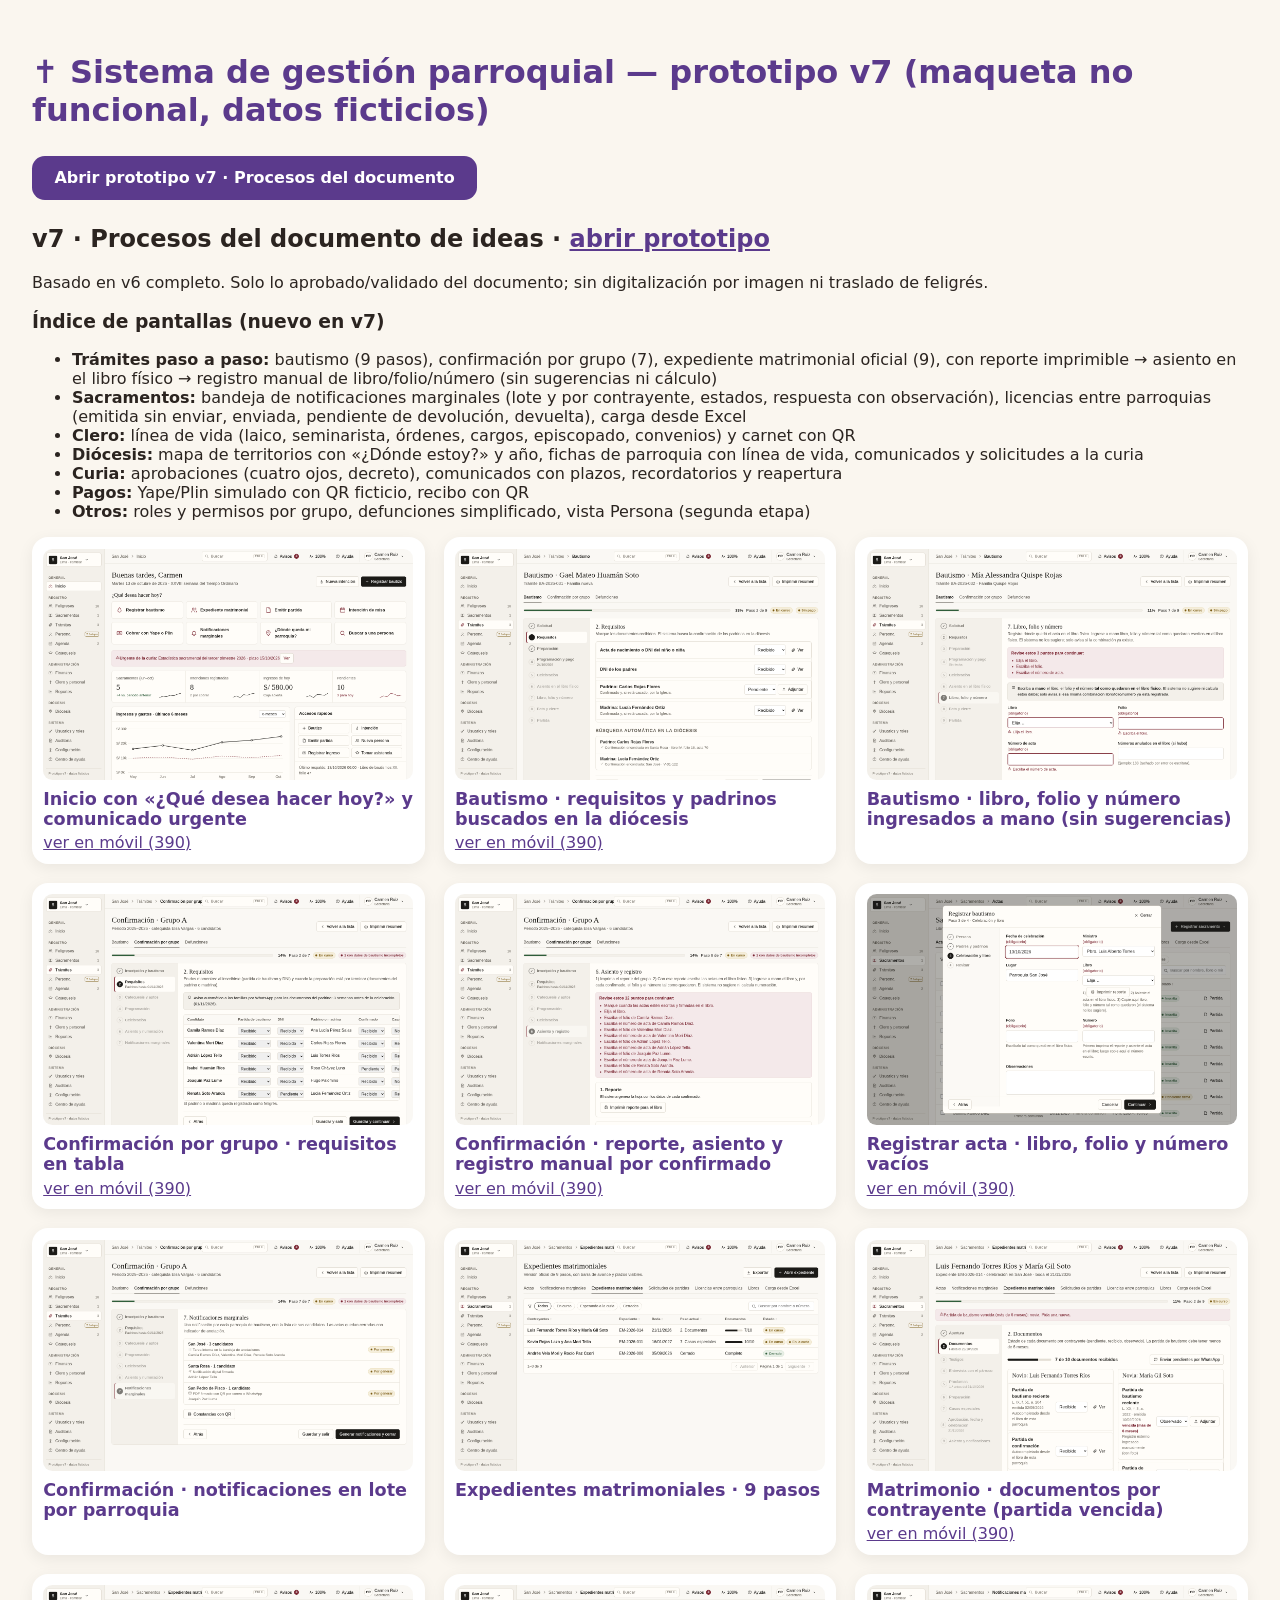
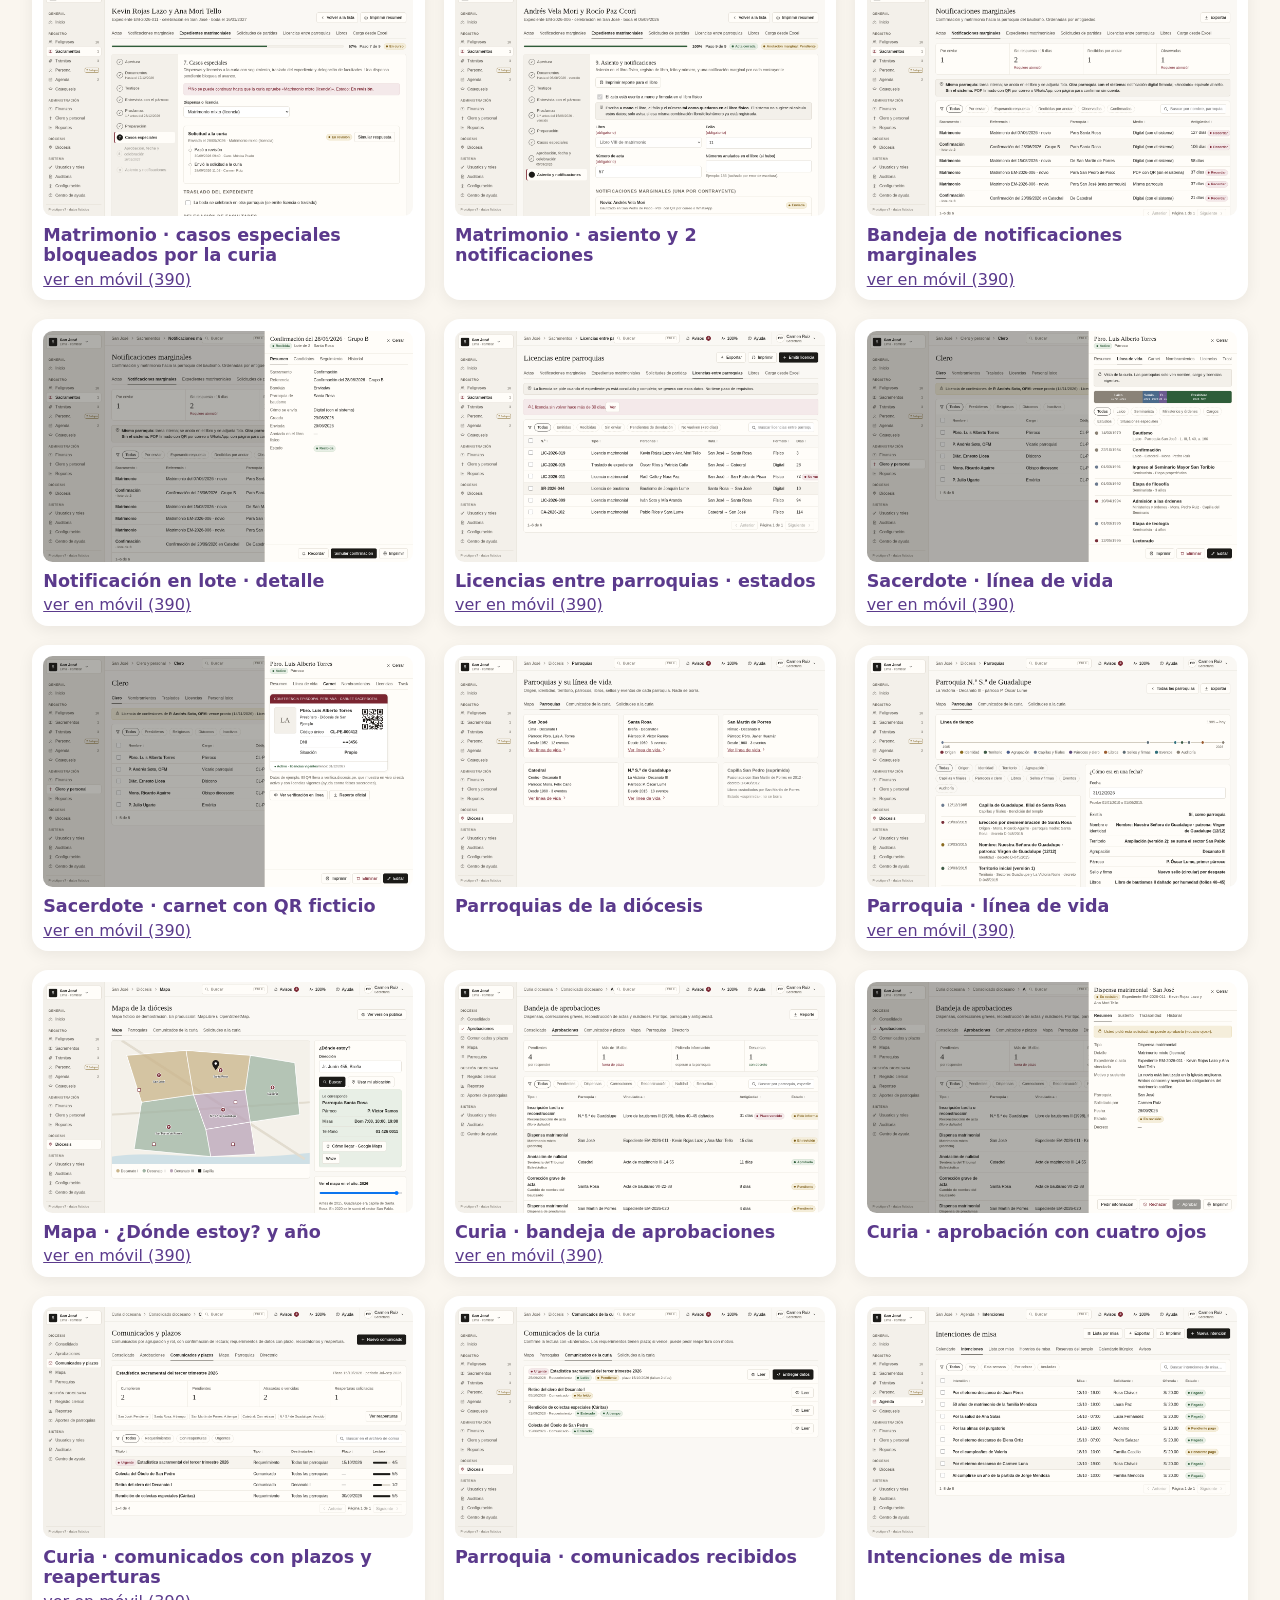
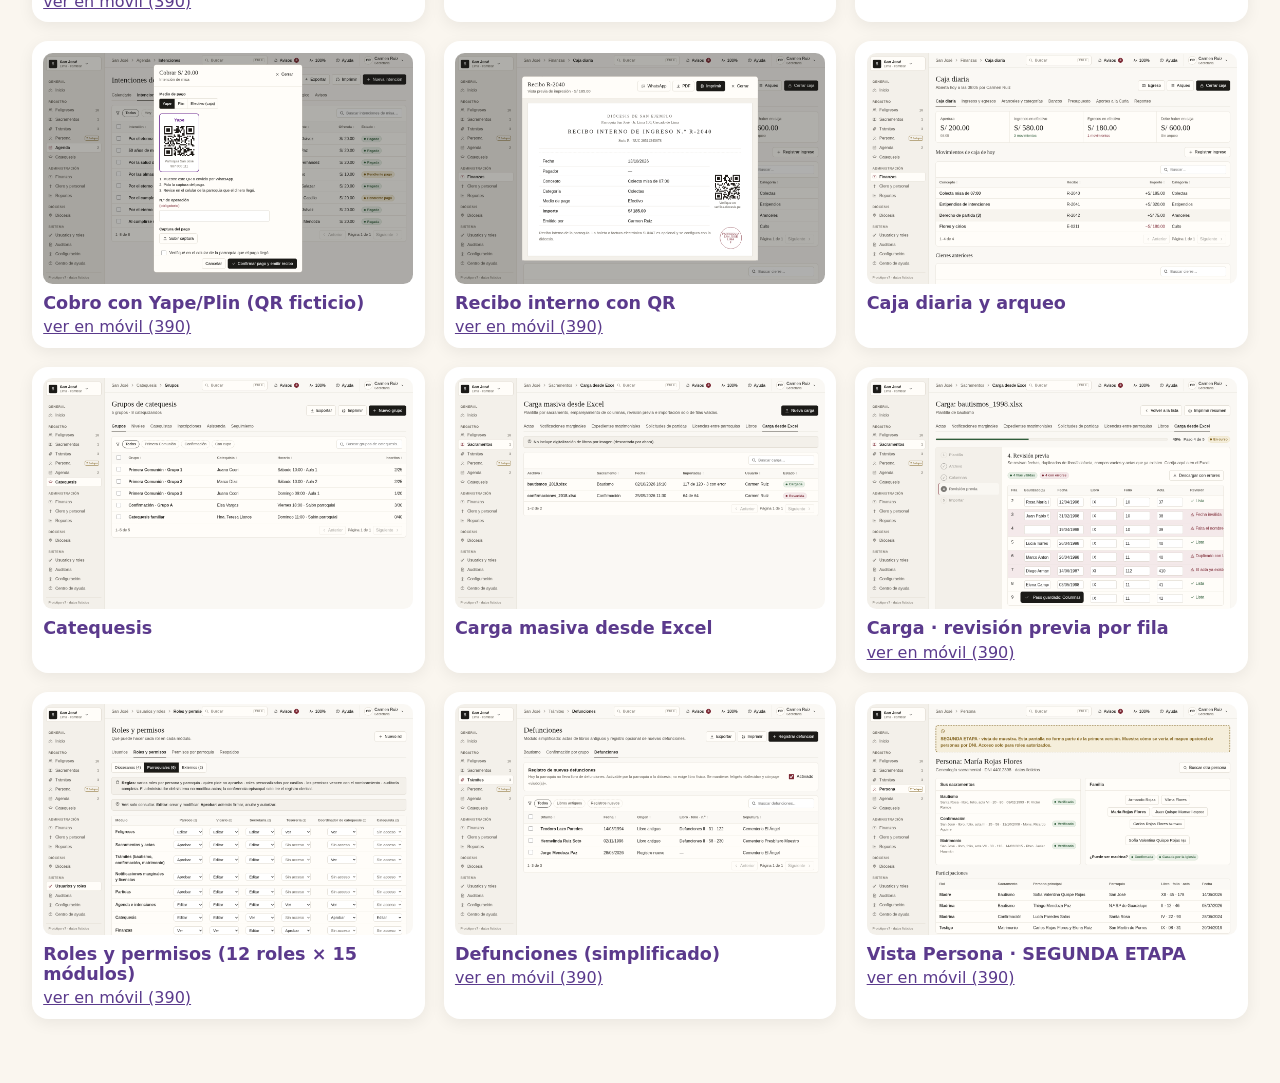
==== commit 314ef8d1: "Limpieza: dejar solo la v7 (quita v1–v6, v3-*, v4-* y sus capturas; portada apunta solo a v7) Co-aut" ====
--- a/index.html
+++ b/index.html
@@ -1,2 +1,2 @@
-<!DOCTYPE html><html lang="es"><meta charset="utf-8"><meta name="viewport" content="width=device-width"><title>Prototipos — Gestión parroquial</title><style>body{font-family:system-ui,sans-serif;background:#faf6ef;color:#2b2420;margin:0;padding:2rem}h1{color:#5b3a8c}a{color:#5b3a8c}.btns a{display:inline-block;background:#5b3a8c;color:#fff;padding:.8rem 1.4rem;border-radius:.8rem;text-decoration:none;margin:.3rem .5rem .3rem 0;font-weight:600}.g{display:grid;grid-template-columns:repeat(auto-fill,minmax(300px,1fr));gap:1rem}.g a{background:#fff;border-radius:.8rem;padding:.5rem;text-decoration:none;box-shadow:0 2px 8px #0001}.g img{width:100%;border-radius:.4rem;display:block}.g span{font-size:.85rem}</style>
-<h1>✝ Sistema de gestión parroquial — prototipos (maqueta no funcional, datos ficticios)</h1><div class="btns"><a href="v7/">v7 · Procesos del documento</a><a href="v6/">v6 · Panel de administración</a><a href="v5/">v5 · Minimalista editorial</a><a href="v4-a/">v4-A · Centro de tareas</a><a href="v4-b/">v4-B · Personas</a><a href="v4-c/">v4-C · Espacios</a><a href="v3-notion/">Propuesta A · Notion</a><a href="v3-apple/">Propuesta B · Apple</a><a href="v3-glass/">Propuesta C · Glass</a><a href="v2/">Versión 2</a><a href="v1/">Abrir versión 1</a></div><h2>v7 · Procesos del documento de ideas · <a href="v7/">abrir prototipo</a></h2><p>Basado en v6 completo. Solo lo aprobado/validado del documento; sin digitalización por imagen ni traslado de feligrés.</p><h3>Índice de pantallas (nuevo en v7)</h3><ul class="ix"><li><b>Trámites paso a paso:</b> bautismo (9 pasos), confirmación por grupo (7), expediente matrimonial oficial (9), con reporte imprimible → asiento en el libro físico → registro manual de libro/folio/número (sin sugerencias ni cálculo)</li><li><b>Sacramentos:</b> bandeja de notificaciones marginales (lote y por contrayente, estados, respuesta con observación), licencias entre parroquias (emitida sin enviar, enviada, pendiente de devolución, devuelta), carga desde Excel</li><li><b>Clero:</b> línea de vida (laico, seminarista, órdenes, cargos, episcopado, convenios) y carnet con QR</li><li><b>Diócesis:</b> mapa de territorios con «¿Dónde estoy?» y año, fichas de parroquia con línea de vida, comunicados y solicitudes a la curia</li><li><b>Curia:</b> aprobaciones (cuatro ojos, decreto), comunicados con plazos, recordatorios y reapertura</li><li><b>Pagos:</b> Yape/Plin simulado con QR ficticio, recibo con QR</li><li><b>Otros:</b> roles y permisos por grupo, defunciones simplificado, vista Persona (segunda etapa)</li></ul><div class="p3"><div class="pc"><a href="img/v7/d-inicio.png"><img src="img/v7/d-inicio.png" loading="lazy"></a><b>Inicio con «¿Qué desea hacer hoy?» y comunicado urgente</b><span><a href="img/v7/m-inicio.png">ver en móvil (390)</a></span></div><div class="pc"><a href="img/v7/d-bau-requisitos.png"><img src="img/v7/d-bau-requisitos.png" loading="lazy"></a><b>Bautismo · requisitos y padrinos buscados en la diócesis</b><span><a href="img/v7/m-bau-requisitos.png">ver en móvil (390)</a></span></div><div class="pc"><a href="img/v7/d-bau-libro-errores.png"><img src="img/v7/d-bau-libro-errores.png" loading="lazy"></a><b>Bautismo · libro, folio y número ingresados a mano (sin sugerencias)</b></div><div class="pc"><a href="img/v7/d-conf-requisitos.png"><img src="img/v7/d-conf-requisitos.png" loading="lazy"></a><b>Confirmación por grupo · requisitos en tabla</b><span><a href="img/v7/m-conf-requisitos.png">ver en móvil (390)</a></span></div><div class="pc"><a href="img/v7/d-conf-asiento-errores.png"><img src="img/v7/d-conf-asiento-errores.png" loading="lazy"></a><b>Confirmación · reporte, asiento y registro manual por confirmado</b><span><a href="img/v7/m-conf-asiento.png">ver en móvil (390)</a></span></div><div class="pc"><a href="img/v7/d-acta-libro.png"><img src="img/v7/d-acta-libro.png" loading="lazy"></a><b>Registrar acta · libro, folio y número vacíos</b><span><a href="img/v7/m-acta-libro.png">ver en móvil (390)</a></span></div><div class="pc"><a href="img/v7/d-conf-notif.png"><img src="img/v7/d-conf-notif.png" loading="lazy"></a><b>Confirmación · notificaciones en lote por parroquia</b></div><div class="pc"><a href="img/v7/d-matr-lista.png"><img src="img/v7/d-matr-lista.png" loading="lazy"></a><b>Expedientes matrimoniales · 9 pasos</b></div><div class="pc"><a href="img/v7/d-matr-documentos.png"><img src="img/v7/d-matr-documentos.png" loading="lazy"></a><b>Matrimonio · documentos por contrayente (partida vencida)</b><span><a href="img/v7/m-matr-documentos.png">ver en móvil (390)</a></span></div><div class="pc"><a href="img/v7/d-matr-casos.png"><img src="img/v7/d-matr-casos.png" loading="lazy"></a><b>Matrimonio · casos especiales bloqueados por la curia</b><span><a href="img/v7/m-matr-casos.png">ver en móvil (390)</a></span></div><div class="pc"><a href="img/v7/d-matr-asiento.png"><img src="img/v7/d-matr-asiento.png" loading="lazy"></a><b>Matrimonio · asiento y 2 notificaciones</b></div><div class="pc"><a href="img/v7/d-nmarg.png"><img src="img/v7/d-nmarg.png" loading="lazy"></a><b>Bandeja de notificaciones marginales</b><span><a href="img/v7/m-nmarg.png">ver en móvil (390)</a></span></div><div class="pc"><a href="img/v7/d-nmarg-det.png"><img src="img/v7/d-nmarg-det.png" loading="lazy"></a><b>Notificación en lote · detalle</b><span><a href="img/v7/m-nmarg-det.png">ver en móvil (390)</a></span></div><div class="pc"><a href="img/v7/d-licencias.png"><img src="img/v7/d-licencias.png" loading="lazy"></a><b>Licencias entre parroquias · estados</b><span><a href="img/v7/m-licencias.png">ver en móvil (390)</a></span></div><div class="pc"><a href="img/v7/d-clero-vida.png"><img src="img/v7/d-clero-vida.png" loading="lazy"></a><b>Sacerdote · línea de vida</b><span><a href="img/v7/m-clero-vida.png">ver en móvil (390)</a></span></div><div class="pc"><a href="img/v7/d-carnet.png"><img src="img/v7/d-carnet.png" loading="lazy"></a><b>Sacerdote · carnet con QR ficticio</b><span><a href="img/v7/m-carnet.png">ver en móvil (390)</a></span></div><div class="pc"><a href="img/v7/d-parroquias.png"><img src="img/v7/d-parroquias.png" loading="lazy"></a><b>Parroquias de la diócesis</b></div><div class="pc"><a href="img/v7/d-parroquia-vida.png"><img src="img/v7/d-parroquia-vida.png" loading="lazy"></a><b>Parroquia · línea de vida</b><span><a href="img/v7/m-parroquia-vida.png">ver en móvil (390)</a></span></div><div class="pc"><a href="img/v7/d-mapa.png"><img src="img/v7/d-mapa.png" loading="lazy"></a><b>Mapa · ¿Dónde estoy? y año</b><span><a href="img/v7/m-mapa.png">ver en móvil (390)</a></span></div><div class="pc"><a href="img/v7/d-curia-aprob.png"><img src="img/v7/d-curia-aprob.png" loading="lazy"></a><b>Curia · bandeja de aprobaciones</b><span><a href="img/v7/m-curia-aprob.png">ver en móvil (390)</a></span></div><div class="pc"><a href="img/v7/d-curia-aprob-det.png"><img src="img/v7/d-curia-aprob-det.png" loading="lazy"></a><b>Curia · aprobación con cuatro ojos</b></div><div class="pc"><a href="img/v7/d-curia-com.png"><img src="img/v7/d-curia-com.png" loading="lazy"></a><b>Curia · comunicados con plazos y reaperturas</b><span><a href="img/v7/m-curia-com.png">ver en móvil (390)</a></span></div><div class="pc"><a href="img/v7/d-par-com.png"><img src="img/v7/d-par-com.png" loading="lazy"></a><b>Parroquia · comunicados recibidos</b></div><div class="pc"><a href="img/v7/d-intenciones.png"><img src="img/v7/d-intenciones.png" loading="lazy"></a><b>Intenciones de misa</b></div><div class="pc"><a href="img/v7/d-pago-yape.png"><img src="img/v7/d-pago-yape.png" loading="lazy"></a><b>Cobro con Yape/Plin (QR ficticio)</b><span><a href="img/v7/m-pago-yape.png">ver en móvil (390)</a></span></div><div class="pc"><a href="img/v7/d-recibo.png"><img src="img/v7/d-recibo.png" loading="lazy"></a><b>Recibo interno con QR</b><span><a href="img/v7/m-recibo.png">ver en móvil (390)</a></span></div><div class="pc"><a href="img/v7/d-caja.png"><img src="img/v7/d-caja.png" loading="lazy"></a><b>Caja diaria y arqueo</b></div><div class="pc"><a href="img/v7/d-catequesis.png"><img src="img/v7/d-catequesis.png" loading="lazy"></a><b>Catequesis</b></div><div class="pc"><a href="img/v7/d-carga-excel.png"><img src="img/v7/d-carga-excel.png" loading="lazy"></a><b>Carga masiva desde Excel</b></div><div class="pc"><a href="img/v7/d-carga-revision.png"><img src="img/v7/d-carga-revision.png" loading="lazy"></a><b>Carga · revisión previa por fila</b><span><a href="img/v7/m-carga-revision.png">ver en móvil (390)</a></span></div><div class="pc"><a href="img/v7/d-roles.png"><img src="img/v7/d-roles.png" loading="lazy"></a><b>Roles y permisos (12 roles × 15 módulos)</b><span><a href="img/v7/m-roles.png">ver en móvil (390)</a></span></div><div class="pc"><a href="img/v7/d-defunciones.png"><img src="img/v7/d-defunciones.png" loading="lazy"></a><b>Defunciones (simplificado)</b><span><a href="img/v7/m-defunciones.png">ver en móvil (390)</a></span></div><div class="pc"><a href="img/v7/d-persona.png"><img src="img/v7/d-persona.png" loading="lazy"></a><b>Vista Persona · SEGUNDA ETAPA</b><span><a href="img/v7/m-persona.png">ver en móvil (390)</a></span></div></div><h2>v6 · Panel de administración sobrio · <a href="v6/">abrir prototipo</a></h2><div class="p3"><a class="pc" href="v6/"><img src="img/v6/02-dashboard.png"><b>v6 · Dashboard profesional</b><span>Estética de v5 con estructura de panel: sidebar con grupos, topbar con ruta, Ctrl K, zoom y usuario; KPIs, gráfico, tablas con filtros, orden, paginación y selección múltiple; ficha en panel lateral y asistentes en modal.</span></a></div><h3>Índice de pantallas (v6 completo)</h3><ul class="ix"><li><b>Generales:</b> login, recuperar contraseña, panel de inicio, notificaciones, búsqueda Ctrl K, ayuda contextual, zoom, perfil, contraseña, preferencias, cambio de parroquia, vista Curia</li><li><b>Feligreses:</b> personas, familias, ficha con pestañas, alta/edición validada, posibles duplicados, fusión lado a lado, importar Excel</li><li><b>Sacramentos:</b> actas (asistente por sacramento), notas marginales, anular/rectificar, partida con sello y cobro, libros (abrir/cerrar), expedientes matrimoniales, solicitudes entre parroquias</li><li><b>Agenda:</b> calendario mes/semana/día, intenciones con pago y recibo, lista por misa, horarios, reservas con choques, calendario litúrgico, avisos WhatsApp/correo</li><li><b>Catequesis:</b> grupos, niveles, catequistas, inscripciones, asistencia por sesión, seguimiento y paso al sacramento</li><li><b>Finanzas:</b> caja diaria (apertura, arqueo, cierre), ingresos/egresos con recibo, aranceles y categorías, bancos y conciliación, presupuesto, aportes a la Curia, reportes</li><li><b>Clero y personal:</b> clero, nombramientos, traslados, licencias con alertas, personal laico</li><li><b>Reportes:</b> panel por periodo, anuario estadístico, exportaciones</li><li><b>Usuarios y auditoría:</b> usuarios, matriz de permisos, permisos por parroquia, respaldos, registro de cambios con antes/después</li><li><b>Configuración:</b> datos de la parroquia, logo y sello, firmas, centro de ayuda</li></ul><h3>Completo · escritorio 1440x900</h3><div class="g"><a href="img/v6/full-d-actas.png"><img loading="lazy" src="img/v6/full-d-actas.png"><span>full-d-actas</span></a><a href="img/v6/full-d-aranceles.png"><img loading="lazy" src="img/v6/full-d-aranceles.png"><span>full-d-aranceles</span></a><a href="img/v6/full-d-arqueo.png"><img loading="lazy" src="img/v6/full-d-arqueo.png"><span>full-d-arqueo</span></a><a href="img/v6/full-d-asistencia.png"><img loading="lazy" src="img/v6/full-d-asistencia.png"><span>full-d-asistencia</span></a><a href="img/v6/full-d-auditoria.png"><img loading="lazy" src="img/v6/full-d-auditoria.png"><span>full-d-auditoria</span></a><a href="img/v6/full-d-avisos.png"><img loading="lazy" src="img/v6/full-d-avisos.png"><span>full-d-avisos</span></a><a href="img/v6/full-d-bancos.png"><img loading="lazy" src="img/v6/full-d-bancos.png"><span>full-d-bancos</span></a><a href="img/v6/full-d-bautismo.png"><img loading="lazy" src="img/v6/full-d-bautismo.png"><span>full-d-bautismo</span></a><a href="img/v6/full-d-caja.png"><img loading="lazy" src="img/v6/full-d-caja.png"><span>full-d-caja</span></a><a href="img/v6/full-d-calendario.png"><img loading="lazy" src="img/v6/full-d-calendario.png"><span>full-d-calendario</span></a><a href="img/v6/full-d-curia.png"><img loading="lazy" src="img/v6/full-d-curia.png"><span>full-d-curia</span></a><a href="img/v6/full-d-error.png"><img loading="lazy" src="img/v6/full-d-error.png"><span>full-d-error</span></a><a href="img/v6/full-d-expediente.png"><img loading="lazy" src="img/v6/full-d-expediente.png"><span>full-d-expediente</span></a><a href="img/v6/full-d-ficha.png"><img loading="lazy" src="img/v6/full-d-ficha.png"><span>full-d-ficha</span></a><a href="img/v6/full-d-form-errores.png"><img loading="lazy" src="img/v6/full-d-form-errores.png"><span>full-d-form-errores</span></a><a href="img/v6/full-d-fusion.png"><img loading="lazy" src="img/v6/full-d-fusion.png"><span>full-d-fusion</span></a><a href="img/v6/full-d-importar.png"><img loading="lazy" src="img/v6/full-d-importar.png"><span>full-d-importar</span></a><a href="img/v6/full-d-intencion.png"><img loading="lazy" src="img/v6/full-d-intencion.png"><span>full-d-intencion</span></a><a href="img/v6/full-d-login.png"><img loading="lazy" src="img/v6/full-d-login.png"><span>full-d-login</span></a><a href="img/v6/full-d-notificaciones.png"><img loading="lazy" src="img/v6/full-d-notificaciones.png"><span>full-d-notificaciones</span></a><a href="img/v6/full-d-panel.png"><img loading="lazy" src="img/v6/full-d-panel.png"><span>full-d-panel</span></a><a href="img/v6/full-d-partida.png"><img loading="lazy" src="img/v6/full-d-partida.png"><span>full-d-partida</span></a><a href="img/v6/full-d-personas.png"><img loading="lazy" src="img/v6/full-d-personas.png"><span>full-d-personas</span></a><a href="img/v6/full-d-preferencias.png"><img loading="lazy" src="img/v6/full-d-preferencias.png"><span>full-d-preferencias</span></a><a href="img/v6/full-d-recuperar.png"><img loading="lazy" src="img/v6/full-d-recuperar.png"><span>full-d-recuperar</span></a><a href="img/v6/full-d-respaldos.png"><img loading="lazy" src="img/v6/full-d-respaldos.png"><span>full-d-respaldos</span></a><a href="img/v6/full-d-roles.png"><img loading="lazy" src="img/v6/full-d-roles.png"><span>full-d-roles</span></a><a href="img/v6/full-d-sello.png"><img loading="lazy" src="img/v6/full-d-sello.png"><span>full-d-sello</span></a><a href="img/v6/full-d-vacio.png"><img loading="lazy" src="img/v6/full-d-vacio.png"><span>full-d-vacio</span></a></div><h3>Completo · móvil 390x844</h3><div class="g"><a href="img/v6/full-m-actas.png"><img loading="lazy" src="img/v6/full-m-actas.png"><span>full-m-actas</span></a><a href="img/v6/full-m-asistencia.png"><img loading="lazy" src="img/v6/full-m-asistencia.png"><span>full-m-asistencia</span></a><a href="img/v6/full-m-avisos.png"><img loading="lazy" src="img/v6/full-m-avisos.png"><span>full-m-avisos</span></a><a href="img/v6/full-m-bautismo.png"><img loading="lazy" src="img/v6/full-m-bautismo.png"><span>full-m-bautismo</span></a><a href="img/v6/full-m-caja.png"><img loading="lazy" src="img/v6/full-m-caja.png"><span>full-m-caja</span></a><a href="img/v6/full-m-calendario.png"><img loading="lazy" src="img/v6/full-m-calendario.png"><span>full-m-calendario</span></a><a href="img/v6/full-m-curia.png"><img loading="lazy" src="img/v6/full-m-curia.png"><span>full-m-curia</span></a><a href="img/v6/full-m-ficha.png"><img loading="lazy" src="img/v6/full-m-ficha.png"><span>full-m-ficha</span></a><a href="img/v6/full-m-form-errores.png"><img loading="lazy" src="img/v6/full-m-form-errores.png"><span>full-m-form-errores</span></a><a href="img/v6/full-m-login.png"><img loading="lazy" src="img/v6/full-m-login.png"><span>full-m-login</span></a><a href="img/v6/full-m-notificaciones.png"><img loading="lazy" src="img/v6/full-m-notificaciones.png"><span>full-m-notificaciones</span></a><a href="img/v6/full-m-panel.png"><img loading="lazy" src="img/v6/full-m-panel.png"><span>full-m-panel</span></a><a href="img/v6/full-m-partida.png"><img loading="lazy" src="img/v6/full-m-partida.png"><span>full-m-partida</span></a><a href="img/v6/full-m-personas.png"><img loading="lazy" src="img/v6/full-m-personas.png"><span>full-m-personas</span></a><a href="img/v6/full-m-preferencias.png"><img loading="lazy" src="img/v6/full-m-preferencias.png"><span>full-m-preferencias</span></a><a href="img/v6/full-m-recuperar.png"><img loading="lazy" src="img/v6/full-m-recuperar.png"><span>full-m-recuperar</span></a><a href="img/v6/full-m-roles.png"><img loading="lazy" src="img/v6/full-m-roles.png"><span>full-m-roles</span></a></div><style>.ix{line-height:1.6;margin:0 0 1.5rem 1.2rem}</style><h3>Responsivo · escritorio 1440, tableta 820, móvil 390</h3><div class="g"><a href="img/v6/r-escritorio-dashboard.png"><img loading="lazy" src="img/v6/r-escritorio-dashboard.png"><span>r-escritorio-dashboard</span></a><a href="img/v6/r-escritorio-feligreses.png"><img loading="lazy" src="img/v6/r-escritorio-feligreses.png"><span>r-escritorio-feligreses</span></a><a href="img/v6/r-movil-bautizo.png"><img loading="lazy" src="img/v6/r-movil-bautizo.png"><span>r-movil-bautizo</span></a><a href="img/v6/r-movil-buscador.png"><img loading="lazy" src="img/v6/r-movil-buscador.png"><span>r-movil-buscador</span></a><a href="img/v6/r-movil-dashboard.png"><img loading="lazy" src="img/v6/r-movil-dashboard.png"><span>r-movil-dashboard</span></a><a href="img/v6/r-movil-feligreses.png"><img loading="lazy" src="img/v6/r-movil-feligreses.png"><span>r-movil-feligreses</span></a><a href="img/v6/r-movil-ficha.png"><img loading="lazy" src="img/v6/r-movil-ficha.png"><span>r-movil-ficha</span></a><a href="img/v6/r-movil-finanzas.png"><img loading="lazy" src="img/v6/r-movil-finanzas.png"><span>r-movil-finanzas</span></a><a href="img/v6/r-movil-login.png"><img loading="lazy" src="img/v6/r-movil-login.png"><span>r-movil-login</span></a><a href="img/v6/r-movil-menu.png"><img loading="lazy" src="img/v6/r-movil-menu.png"><span>r-movil-menu</span></a><a href="img/v6/r-movil-partida.png"><img loading="lazy" src="img/v6/r-movil-partida.png"><span>r-movil-partida</span></a><a href="img/v6/r-movil-roles.png"><img loading="lazy" src="img/v6/r-movil-roles.png"><span>r-movil-roles</span></a><a href="img/v6/r-movil-sacramentos.png"><img loading="lazy" src="img/v6/r-movil-sacramentos.png"><span>r-movil-sacramentos</span></a><a href="img/v6/r-tableta-dashboard.png"><img loading="lazy" src="img/v6/r-tableta-dashboard.png"><span>r-tableta-dashboard</span></a><a href="img/v6/r-tableta-feligreses.png"><img loading="lazy" src="img/v6/r-tableta-feligreses.png"><span>r-tableta-feligreses</span></a><a href="img/v6/r-tableta-menu.png"><img loading="lazy" src="img/v6/r-tableta-menu.png"><span>r-tableta-menu</span></a></div><h3>Pantallas 1280x800</h3><div class="g"><a href="img/v6/01-login.png"><img loading="lazy" src="img/v6/01-login.png"><span>01-login</span></a><a href="img/v6/02-dashboard.png"><img loading="lazy" src="img/v6/02-dashboard.png"><span>02-dashboard</span></a><a href="img/v6/03-buscador.png"><img loading="lazy" src="img/v6/03-buscador.png"><span>03-buscador</span></a><a href="img/v6/04-feligreses-tabla.png"><img loading="lazy" src="img/v6/04-feligreses-tabla.png"><span>04-feligreses-tabla</span></a><a href="img/v6/05-drawer-ficha.png"><img loading="lazy" src="img/v6/05-drawer-ficha.png"><span>05-drawer-ficha</span></a><a href="img/v6/06-ficha-duplicado.png"><img loading="lazy" src="img/v6/06-ficha-duplicado.png"><span>06-ficha-duplicado</span></a><a href="img/v6/07-sacramentos.png"><img loading="lazy" src="img/v6/07-sacramentos.png"><span>07-sacramentos</span></a><a href="img/v6/08-partida.png"><img loading="lazy" src="img/v6/08-partida.png"><span>08-partida</span></a><a href="img/v6/09-asistente-bautizo.png"><img loading="lazy" src="img/v6/09-asistente-bautizo.png"><span>09-asistente-bautizo</span></a><a href="img/v6/10-bautizo-revisar.png"><img loading="lazy" src="img/v6/10-bautizo-revisar.png"><span>10-bautizo-revisar</span></a><a href="img/v6/11-confirmar.png"><img loading="lazy" src="img/v6/11-confirmar.png"><span>11-confirmar</span></a><a href="img/v6/12-guardado-deshacer.png"><img loading="lazy" src="img/v6/12-guardado-deshacer.png"><span>12-guardado-deshacer</span></a><a href="img/v6/13-finanzas.png"><img loading="lazy" src="img/v6/13-finanzas.png"><span>13-finanzas</span></a><a href="img/v6/14-intenciones.png"><img loading="lazy" src="img/v6/14-intenciones.png"><span>14-intenciones</span></a><a href="img/v6/15-asistente-intencion.png"><img loading="lazy" src="img/v6/15-asistente-intencion.png"><span>15-asistente-intencion</span></a><a href="img/v6/16-catequesis.png"><img loading="lazy" src="img/v6/16-catequesis.png"><span>16-catequesis</span></a><a href="img/v6/17-clero.png"><img loading="lazy" src="img/v6/17-clero.png"><span>17-clero</span></a><a href="img/v6/18-usuarios-roles.png"><img loading="lazy" src="img/v6/18-usuarios-roles.png"><span>18-usuarios-roles</span></a><a href="img/v6/19-auditoria.png"><img loading="lazy" src="img/v6/19-auditoria.png"><span>19-auditoria</span></a><a href="img/v6/20-ayuda.png"><img loading="lazy" src="img/v6/20-ayuda.png"><span>20-ayuda</span></a><a href="img/v6/21-zoom-menu.png"><img loading="lazy" src="img/v6/21-zoom-menu.png"><span>21-zoom-menu</span></a><a href="img/v6/22-zoom-125.png"><img loading="lazy" src="img/v6/22-zoom-125.png"><span>22-zoom-125</span></a><a href="img/v6/23-zoom-125-feligreses.png"><img loading="lazy" src="img/v6/23-zoom-125-feligreses.png"><span>23-zoom-125-feligreses</span></a></div><h2>v5 · Propuesta minimalista editorial · <a href="v5/">abrir prototipo</a></h2><div class="p3"><a class="pc" href="v5/"><img src="img/v5/02-inicio.png"><b>v5 · Sobria / editorial suiza</b><span>Casi monocromo con un único acento burdeos, títulos serif, navegación de texto con 6 secciones, columna de lectura centrada y flujos de una pregunta por pantalla.</span></a></div><div class="g"><a href="img/v5/01-login.png"><img loading="lazy" src="img/v5/01-login.png"><span>01-login</span></a><a href="img/v5/02-inicio.png"><img loading="lazy" src="img/v5/02-inicio.png"><span>02-inicio</span></a><a href="img/v5/03-buscador.png"><img loading="lazy" src="img/v5/03-buscador.png"><span>03-buscador</span></a><a href="img/v5/04-bautizo-paso1.png"><img loading="lazy" src="img/v5/04-bautizo-paso1.png"><span>04-bautizo-paso1</span></a><a href="img/v5/05-bautizo-revisar.png"><img loading="lazy" src="img/v5/05-bautizo-revisar.png"><span>05-bautizo-revisar</span></a><a href="img/v5/06-confirmar.png"><img loading="lazy" src="img/v5/06-confirmar.png"><span>06-confirmar</span></a><a href="img/v5/07-guardado-deshacer.png"><img loading="lazy" src="img/v5/07-guardado-deshacer.png"><span>07-guardado-deshacer</span></a><a href="img/v5/08-ficha-persona.png"><img loading="lazy" src="img/v5/08-ficha-persona.png"><span>08-ficha-persona</span></a><a href="img/v5/09-ficha-duplicado.png"><img loading="lazy" src="img/v5/09-ficha-duplicado.png"><span>09-ficha-duplicado</span></a><a href="img/v5/10-sacramentos.png"><img loading="lazy" src="img/v5/10-sacramentos.png"><span>10-sacramentos</span></a><a href="img/v5/11-partida.png"><img loading="lazy" src="img/v5/11-partida.png"><span>11-partida</span></a><a href="img/v5/12-finanzas.png"><img loading="lazy" src="img/v5/12-finanzas.png"><span>12-finanzas</span></a><a href="img/v5/13-agenda-intenciones.png"><img loading="lazy" src="img/v5/13-agenda-intenciones.png"><span>13-agenda-intenciones</span></a><a href="img/v5/14-catequesis-requisitos.png"><img loading="lazy" src="img/v5/14-catequesis-requisitos.png"><span>14-catequesis-requisitos</span></a><a href="img/v5/15-clero.png"><img loading="lazy" src="img/v5/15-clero.png"><span>15-clero</span></a><a href="img/v5/16-usuarios-roles.png"><img loading="lazy" src="img/v5/16-usuarios-roles.png"><span>16-usuarios-roles</span></a><a href="img/v5/17-intencion-paso1.png"><img loading="lazy" src="img/v5/17-intencion-paso1.png"><span>17-intencion-paso1</span></a><a href="img/v5/18-ayuda.png"><img loading="lazy" src="img/v5/18-ayuda.png"><span>18-ayuda</span></a><a href="img/v5/19-zoom-menu.png"><img loading="lazy" src="img/v5/19-zoom-menu.png"><span>19-zoom-menu</span></a><a href="img/v5/20-zoom-150.png"><img loading="lazy" src="img/v5/20-zoom-150.png"><span>20-zoom-150</span></a><a href="img/v5/21-zoom-150-ficha.png"><img loading="lazy" src="img/v5/21-zoom-150-ficha.png"><span>21-zoom-150-ficha</span></a></div><h2>v4 · Nuevas estructuras de interfaz</h2><div class="p3"><a class="pc" href="v4-a/"><img src="img/v4-a/01-inicio.png"><b>Propuesta A · Centro de tareas</b><span>Sin menú lateral: barra central “¿Qué necesitas?” + dock inferior con 5 destinos; las tareas se abren como hojas desde abajo y paneles desde la derecha.</span></a><a class="pc" href="v4-b/"><img src="img/v4-b/02-lista-ficha-persona.png"><b>Propuesta B · Personas y línea de vida</b><span>La persona/familia es el centro: inicio bento de familias y vista de 3 paneles (vistas · lista · ficha) con línea de vida sacramental y acciones en contexto.</span></a><a class="pc" href="v4-c/"><img src="img/v4-c/01-inicio.png"><b>Propuesta C · Espacios y bento</b><span>Rail de espacios (con cambio de parroquia/Curia), inicio con widgets redimensionables S/M/L y flujos a pantalla completa, una pregunta grande por pantalla.</span></a></div><h2>Nuevas propuestas visuales (v3)</h2><div class="p3"><a class="pc" href="v3-notion/"><img src="img/v3-notion/02-inicio.png"><b>Propuesta A · Notion/Linear</b><span>Neutra, fina, tablas tipo base de datos, Ctrl K</span></a><a class="pc" href="v3-apple/"><img src="img/v3-apple/02-inicio.png"><b>Propuesta B · Apple</b><span>Mucho blanco, tarjetas grandes, segmentados iOS</span></a><a class="pc" href="v3-glass/"><img src="img/v3-glass/02-inicio.png"><b>Propuesta C · Glass</b><span>Degradados litúrgicos y paneles translúcidos</span></a></div><style>.p3{display:grid;grid-template-columns:repeat(3,1fr);gap:1.2rem;margin-bottom:2rem}.pc{background:#fff;border-radius:1rem;padding:.7rem;text-decoration:none;color:#2b2420;box-shadow:0 4px 16px #0001;display:flex;flex-direction:column;gap:.3rem}.pc img{width:100%;border-radius:.6rem}.pc b{font-size:1.1rem;color:#5b3a8c}</style><h2>Versión 2 (rediseño) · <a href="v2/">abrir prototipo</a></h2><div class="g"><a href="img/v2/01-login.jpg"><img loading="lazy" src="img/v2/01-login.jpg"><span>01-login</span></a><a href="img/v2/02-inicio.jpg"><img loading="lazy" src="img/v2/02-inicio.jpg"><span>02-inicio</span></a><a href="img/v2/03-buscador-resultados.jpg"><img loading="lazy" src="img/v2/03-buscador-resultados.jpg"><span>03-buscador-resultados</span></a><a href="img/v2/04-bautizo-paso1-datos-nino.jpg"><img loading="lazy" src="img/v2/04-bautizo-paso1-datos-nino.jpg"><span>04-bautizo-paso1-datos-nino</span></a><a href="img/v2/05-bautizo-paso2-padres.jpg"><img loading="lazy" src="img/v2/05-bautizo-paso2-padres.jpg"><span>05-bautizo-paso2-padres</span></a><a href="img/v2/06-bautizo-paso3-padrinos.jpg"><img loading="lazy" src="img/v2/06-bautizo-paso3-padrinos.jpg"><span>06-bautizo-paso3-padrinos</span></a><a href="img/v2/07-bautizo-paso4-celebracion-libro.jpg"><img loading="lazy" src="img/v2/07-bautizo-paso4-celebracion-libro.jpg"><span>07-bautizo-paso4-celebracion-libro</span></a><a href="img/v2/08-bautizo-paso5-revisar.jpg"><img loading="lazy" src="img/v2/08-bautizo-paso5-revisar.jpg"><span>08-bautizo-paso5-revisar</span></a><a href="img/v2/09-bautizo-confirmar.jpg"><img loading="lazy" src="img/v2/09-bautizo-confirmar.jpg"><span>09-bautizo-confirmar</span></a><a href="img/v2/10-bautizo-guardado-deshacer.jpg"><img loading="lazy" src="img/v2/10-bautizo-guardado-deshacer.jpg"><span>10-bautizo-guardado-deshacer</span></a><a href="img/v2/11-deshacer-hecho.jpg"><img loading="lazy" src="img/v2/11-deshacer-hecho.jpg"><span>11-deshacer-hecho</span></a><a href="img/v2/12-intencion-paso1.jpg"><img loading="lazy" src="img/v2/12-intencion-paso1.jpg"><span>12-intencion-paso1</span></a><a href="img/v2/13-intencion-paso2.jpg"><img loading="lazy" src="img/v2/13-intencion-paso2.jpg"><span>13-intencion-paso2</span></a><a href="img/v2/14-intencion-paso3.jpg"><img loading="lazy" src="img/v2/14-intencion-paso3.jpg"><span>14-intencion-paso3</span></a><a href="img/v2/15-intencion-paso4.jpg"><img loading="lazy" src="img/v2/15-intencion-paso4.jpg"><span>15-intencion-paso4</span></a><a href="img/v2/16-intencion-paso5.jpg"><img loading="lazy" src="img/v2/16-intencion-paso5.jpg"><span>16-intencion-paso5</span></a><a href="img/v2/17-ayuda-abierta.jpg"><img loading="lazy" src="img/v2/17-ayuda-abierta.jpg"><span>17-ayuda-abierta</span></a><a href="img/v2/18-zoom-selector-abierto.jpg"><img loading="lazy" src="img/v2/18-zoom-selector-abierto.jpg"><span>18-zoom-selector-abierto</span></a><a href="img/v2/19-zoom-75-inicio.jpg"><img loading="lazy" src="img/v2/19-zoom-75-inicio.jpg"><span>19-zoom-75-inicio</span></a><a href="img/v2/20-zoom-75-catequesis.jpg"><img loading="lazy" src="img/v2/20-zoom-75-catequesis.jpg"><span>20-zoom-75-catequesis</span></a><a href="img/v2/21-zoom-125-inicio.jpg"><img loading="lazy" src="img/v2/21-zoom-125-inicio.jpg"><span>21-zoom-125-inicio</span></a><a href="img/v2/22-zoom-125-catequesis.jpg"><img loading="lazy" src="img/v2/22-zoom-125-catequesis.jpg"><span>22-zoom-125-catequesis</span></a><a href="img/v2/23-zoom-150-acta.jpg"><img loading="lazy" src="img/v2/23-zoom-150-acta.jpg"><span>23-zoom-150-acta</span></a><a href="img/v2/24-zoom-150-recordado-tras-recargar.jpg"><img loading="lazy" src="img/v2/24-zoom-150-recordado-tras-recargar.jpg"><span>24-zoom-150-recordado-tras-recargar</span></a><a href="img/v2/25-partida-vista-previa.jpg"><img loading="lazy" src="img/v2/25-partida-vista-previa.jpg"><span>25-partida-vista-previa</span></a><a href="img/v2/26-fel-fichas.jpg"><img loading="lazy" src="img/v2/26-fel-fichas.jpg"><span>26-fel-fichas</span></a><a href="img/v2/27-fel-ficha-familia.jpg"><img loading="lazy" src="img/v2/27-fel-ficha-familia.jpg"><span>27-fel-ficha-familia</span></a><a href="img/v2/28-fel-duplicados.jpg"><img loading="lazy" src="img/v2/28-fel-duplicados.jpg"><span>28-fel-duplicados</span></a><a href="img/v2/29-sac-libros-actas.jpg"><img loading="lazy" src="img/v2/29-sac-libros-actas.jpg"><span>29-sac-libros-actas</span></a><a href="img/v2/30-sac-acta-notas.jpg"><img loading="lazy" src="img/v2/30-sac-acta-notas.jpg"><span>30-sac-acta-notas</span></a><a href="img/v2/31-sac-expedientes-matrimoniales.jpg"><img loading="lazy" src="img/v2/31-sac-expedientes-matrimoniales.jpg"><span>31-sac-expedientes-matrimoniales</span></a><a href="img/v2/32-sac-solicitudes.jpg"><img loading="lazy" src="img/v2/32-sac-solicitudes.jpg"><span>32-sac-solicitudes</span></a><a href="img/v2/33-agenda-horarios.jpg"><img loading="lazy" src="img/v2/33-agenda-horarios.jpg"><span>33-agenda-horarios</span></a><a href="img/v2/34-agenda-intenciones.jpg"><img loading="lazy" src="img/v2/34-agenda-intenciones.jpg"><span>34-agenda-intenciones</span></a><a href="img/v2/35-agenda-reservas.jpg"><img loading="lazy" src="img/v2/35-agenda-reservas.jpg"><span>35-agenda-reservas</span></a><a href="img/v2/36-agenda-calendario-liturgico.jpg"><img loading="lazy" src="img/v2/36-agenda-calendario-liturgico.jpg"><span>36-agenda-calendario-liturgico</span></a><a href="img/v2/37-agenda-avisos.jpg"><img loading="lazy" src="img/v2/37-agenda-avisos.jpg"><span>37-agenda-avisos</span></a><a href="img/v2/38-cat-grupos.jpg"><img loading="lazy" src="img/v2/38-cat-grupos.jpg"><span>38-cat-grupos</span></a><a href="img/v2/39-cat-catequistas.jpg"><img loading="lazy" src="img/v2/39-cat-catequistas.jpg"><span>39-cat-catequistas</span></a><a href="img/v2/40-cat-inscripcion-pagos.jpg"><img loading="lazy" src="img/v2/40-cat-inscripcion-pagos.jpg"><span>40-cat-inscripcion-pagos</span></a><a href="img/v2/41-cat-asistencia.jpg"><img loading="lazy" src="img/v2/41-cat-asistencia.jpg"><span>41-cat-asistencia</span></a><a href="img/v2/42-cat-requisitos.jpg"><img loading="lazy" src="img/v2/42-cat-requisitos.jpg"><span>42-cat-requisitos</span></a><a href="img/v2/43-fin-caja-dia.jpg"><img loading="lazy" src="img/v2/43-fin-caja-dia.jpg"><span>43-fin-caja-dia</span></a><a href="img/v2/44-fin-ingresos-gastos.jpg"><img loading="lazy" src="img/v2/44-fin-ingresos-gastos.jpg"><span>44-fin-ingresos-gastos</span></a><a href="img/v2/45-fin-bancos.jpg"><img loading="lazy" src="img/v2/45-fin-bancos.jpg"><span>45-fin-bancos</span></a><a href="img/v2/46-fin-presupuesto.jpg"><img loading="lazy" src="img/v2/46-fin-presupuesto.jpg"><span>46-fin-presupuesto</span></a><a href="img/v2/47-fin-aportes-curia.jpg"><img loading="lazy" src="img/v2/47-fin-aportes-curia.jpg"><span>47-fin-aportes-curia</span></a><a href="img/v2/48-fin-reportes.jpg"><img loading="lazy" src="img/v2/48-fin-reportes.jpg"><span>48-fin-reportes</span></a><a href="img/v2/49-equipo-clero.jpg"><img loading="lazy" src="img/v2/49-equipo-clero.jpg"><span>49-equipo-clero</span></a><a href="img/v2/50-equipo-nombramientos.jpg"><img loading="lazy" src="img/v2/50-equipo-nombramientos.jpg"><span>50-equipo-nombramientos</span></a><a href="img/v2/51-equipo-licencias.jpg"><img loading="lazy" src="img/v2/51-equipo-licencias.jpg"><span>51-equipo-licencias</span></a><a href="img/v2/52-equipo-laicos.jpg"><img loading="lazy" src="img/v2/52-equipo-laicos.jpg"><span>52-equipo-laicos</span></a><a href="img/v2/53-dio-panel.jpg"><img loading="lazy" src="img/v2/53-dio-panel.jpg"><span>53-dio-panel</span></a><a href="img/v2/54-dio-anuario.jpg"><img loading="lazy" src="img/v2/54-dio-anuario.jpg"><span>54-dio-anuario</span></a><a href="img/v2/55-dio-usuarios-permisos.jpg"><img loading="lazy" src="img/v2/55-dio-usuarios-permisos.jpg"><span>55-dio-usuarios-permisos</span></a><a href="img/v2/56-dio-auditoria.jpg"><img loading="lazy" src="img/v2/56-dio-auditoria.jpg"><span>56-dio-auditoria</span></a><a href="img/v2/57-dio-respaldos.jpg"><img loading="lazy" src="img/v2/57-dio-respaldos.jpg"><span>57-dio-respaldos</span></a></div><h2>Versión 1 · <a href="v1/">abrir prototipo</a></h2><div class="g"><a href="img/v1/01-login.jpg"><img loading="lazy" src="img/v1/01-login.jpg"><span>01-login</span></a><a href="img/v1/02-dashboard.jpg"><img loading="lazy" src="img/v1/02-dashboard.jpg"><span>02-dashboard</span></a><a href="img/v1/03-selector-parroquia.jpg"><img loading="lazy" src="img/v1/03-selector-parroquia.jpg"><span>03-selector-parroquia</span></a><a href="img/v1/04-feligreses.jpg"><img loading="lazy" src="img/v1/04-feligreses.jpg"><span>04-feligreses</span></a><a href="img/v1/05-sacramentos.jpg"><img loading="lazy" src="img/v1/05-sacramentos.jpg"><span>05-sacramentos</span></a><a href="img/v1/06-certificado.jpg"><img loading="lazy" src="img/v1/06-certificado.jpg"><span>06-certificado</span></a><a href="img/v1/07-agenda-misas.jpg"><img loading="lazy" src="img/v1/07-agenda-misas.jpg"><span>07-agenda-misas</span></a><a href="img/v1/08-catequesis.jpg"><img loading="lazy" src="img/v1/08-catequesis.jpg"><span>08-catequesis</span></a><a href="img/v1/09-finanzas.jpg"><img loading="lazy" src="img/v1/09-finanzas.jpg"><span>09-finanzas</span></a><a href="img/v1/10-clero-personal.jpg"><img loading="lazy" src="img/v1/10-clero-personal.jpg"><span>10-clero-personal</span></a><a href="img/v1/11-reportes.jpg"><img loading="lazy" src="img/v1/11-reportes.jpg"><span>11-reportes</span></a><a href="img/v1/12-configuracion-roles.jpg"><img loading="lazy" src="img/v1/12-configuracion-roles.jpg"><span>12-configuracion-roles</span></a></div>+<!DOCTYPE html><html lang="es"><meta charset="utf-8"><meta name="viewport" content="width=device-width"><title>Prototipo v7 — Gestión parroquial</title><style>body{font-family:system-ui,sans-serif;background:#faf6ef;color:#2b2420;margin:0;padding:2rem}h1{color:#5b3a8c}a{color:#5b3a8c}.btns a{display:inline-block;background:#5b3a8c;color:#fff;padding:.8rem 1.4rem;border-radius:.8rem;text-decoration:none;margin:.3rem .5rem .3rem 0;font-weight:600}.g{display:grid;grid-template-columns:repeat(auto-fill,minmax(300px,1fr));gap:1rem}.g a{background:#fff;border-radius:.8rem;padding:.5rem;text-decoration:none;box-shadow:0 2px 8px #0001}.g img{width:100%;border-radius:.4rem;display:block}.g span{font-size:.85rem}</style>
+<h1>✝ Sistema de gestión parroquial — prototipo v7 (maqueta no funcional, datos ficticios)</h1><div class="btns"><a href="v7/">Abrir prototipo v7 · Procesos del documento</a></div><h2>v7 · Procesos del documento de ideas · <a href="v7/">abrir prototipo</a></h2><p>Basado en v6 completo. Solo lo aprobado/validado del documento; sin digitalización por imagen ni traslado de feligrés.</p><h3>Índice de pantallas (nuevo en v7)</h3><ul class="ix"><li><b>Trámites paso a paso:</b> bautismo (9 pasos), confirmación por grupo (7), expediente matrimonial oficial (9), con reporte imprimible → asiento en el libro físico → registro manual de libro/folio/número (sin sugerencias ni cálculo)</li><li><b>Sacramentos:</b> bandeja de notificaciones marginales (lote y por contrayente, estados, respuesta con observación), licencias entre parroquias (emitida sin enviar, enviada, pendiente de devolución, devuelta), carga desde Excel</li><li><b>Clero:</b> línea de vida (laico, seminarista, órdenes, cargos, episcopado, convenios) y carnet con QR</li><li><b>Diócesis:</b> mapa de territorios con «¿Dónde estoy?» y año, fichas de parroquia con línea de vida, comunicados y solicitudes a la curia</li><li><b>Curia:</b> aprobaciones (cuatro ojos, decreto), comunicados con plazos, recordatorios y reapertura</li><li><b>Pagos:</b> Yape/Plin simulado con QR ficticio, recibo con QR</li><li><b>Otros:</b> roles y permisos por grupo, defunciones simplificado, vista Persona (segunda etapa)</li></ul><div class="p3"><div class="pc"><a href="img/v7/d-inicio.png"><img src="img/v7/d-inicio.png" loading="lazy"></a><b>Inicio con «¿Qué desea hacer hoy?» y comunicado urgente</b><span><a href="img/v7/m-inicio.png">ver en móvil (390)</a></span></div><div class="pc"><a href="img/v7/d-bau-requisitos.png"><img src="img/v7/d-bau-requisitos.png" loading="lazy"></a><b>Bautismo · requisitos y padrinos buscados en la diócesis</b><span><a href="img/v7/m-bau-requisitos.png">ver en móvil (390)</a></span></div><div class="pc"><a href="img/v7/d-bau-libro-errores.png"><img src="img/v7/d-bau-libro-errores.png" loading="lazy"></a><b>Bautismo · libro, folio y número ingresados a mano (sin sugerencias)</b></div><div class="pc"><a href="img/v7/d-conf-requisitos.png"><img src="img/v7/d-conf-requisitos.png" loading="lazy"></a><b>Confirmación por grupo · requisitos en tabla</b><span><a href="img/v7/m-conf-requisitos.png">ver en móvil (390)</a></span></div><div class="pc"><a href="img/v7/d-conf-asiento-errores.png"><img src="img/v7/d-conf-asiento-errores.png" loading="lazy"></a><b>Confirmación · reporte, asiento y registro manual por confirmado</b><span><a href="img/v7/m-conf-asiento.png">ver en móvil (390)</a></span></div><div class="pc"><a href="img/v7/d-acta-libro.png"><img src="img/v7/d-acta-libro.png" loading="lazy"></a><b>Registrar acta · libro, folio y número vacíos</b><span><a href="img/v7/m-acta-libro.png">ver en móvil (390)</a></span></div><div class="pc"><a href="img/v7/d-conf-notif.png"><img src="img/v7/d-conf-notif.png" loading="lazy"></a><b>Confirmación · notificaciones en lote por parroquia</b></div><div class="pc"><a href="img/v7/d-matr-lista.png"><img src="img/v7/d-matr-lista.png" loading="lazy"></a><b>Expedientes matrimoniales · 9 pasos</b></div><div class="pc"><a href="img/v7/d-matr-documentos.png"><img src="img/v7/d-matr-documentos.png" loading="lazy"></a><b>Matrimonio · documentos por contrayente (partida vencida)</b><span><a href="img/v7/m-matr-documentos.png">ver en móvil (390)</a></span></div><div class="pc"><a href="img/v7/d-matr-casos.png"><img src="img/v7/d-matr-casos.png" loading="lazy"></a><b>Matrimonio · casos especiales bloqueados por la curia</b><span><a href="img/v7/m-matr-casos.png">ver en móvil (390)</a></span></div><div class="pc"><a href="img/v7/d-matr-asiento.png"><img src="img/v7/d-matr-asiento.png" loading="lazy"></a><b>Matrimonio · asiento y 2 notificaciones</b></div><div class="pc"><a href="img/v7/d-nmarg.png"><img src="img/v7/d-nmarg.png" loading="lazy"></a><b>Bandeja de notificaciones marginales</b><span><a href="img/v7/m-nmarg.png">ver en móvil (390)</a></span></div><div class="pc"><a href="img/v7/d-nmarg-det.png"><img src="img/v7/d-nmarg-det.png" loading="lazy"></a><b>Notificación en lote · detalle</b><span><a href="img/v7/m-nmarg-det.png">ver en móvil (390)</a></span></div><div class="pc"><a href="img/v7/d-licencias.png"><img src="img/v7/d-licencias.png" loading="lazy"></a><b>Licencias entre parroquias · estados</b><span><a href="img/v7/m-licencias.png">ver en móvil (390)</a></span></div><div class="pc"><a href="img/v7/d-clero-vida.png"><img src="img/v7/d-clero-vida.png" loading="lazy"></a><b>Sacerdote · línea de vida</b><span><a href="img/v7/m-clero-vida.png">ver en móvil (390)</a></span></div><div class="pc"><a href="img/v7/d-carnet.png"><img src="img/v7/d-carnet.png" loading="lazy"></a><b>Sacerdote · carnet con QR ficticio</b><span><a href="img/v7/m-carnet.png">ver en móvil (390)</a></span></div><div class="pc"><a href="img/v7/d-parroquias.png"><img src="img/v7/d-parroquias.png" loading="lazy"></a><b>Parroquias de la diócesis</b></div><div class="pc"><a href="img/v7/d-parroquia-vida.png"><img src="img/v7/d-parroquia-vida.png" loading="lazy"></a><b>Parroquia · línea de vida</b><span><a href="img/v7/m-parroquia-vida.png">ver en móvil (390)</a></span></div><div class="pc"><a href="img/v7/d-mapa.png"><img src="img/v7/d-mapa.png" loading="lazy"></a><b>Mapa · ¿Dónde estoy? y año</b><span><a href="img/v7/m-mapa.png">ver en móvil (390)</a></span></div><div class="pc"><a href="img/v7/d-curia-aprob.png"><img src="img/v7/d-curia-aprob.png" loading="lazy"></a><b>Curia · bandeja de aprobaciones</b><span><a href="img/v7/m-curia-aprob.png">ver en móvil (390)</a></span></div><div class="pc"><a href="img/v7/d-curia-aprob-det.png"><img src="img/v7/d-curia-aprob-det.png" loading="lazy"></a><b>Curia · aprobación con cuatro ojos</b></div><div class="pc"><a href="img/v7/d-curia-com.png"><img src="img/v7/d-curia-com.png" loading="lazy"></a><b>Curia · comunicados con plazos y reaperturas</b><span><a href="img/v7/m-curia-com.png">ver en móvil (390)</a></span></div><div class="pc"><a href="img/v7/d-par-com.png"><img src="img/v7/d-par-com.png" loading="lazy"></a><b>Parroquia · comunicados recibidos</b></div><div class="pc"><a href="img/v7/d-intenciones.png"><img src="img/v7/d-intenciones.png" loading="lazy"></a><b>Intenciones de misa</b></div><div class="pc"><a href="img/v7/d-pago-yape.png"><img src="img/v7/d-pago-yape.png" loading="lazy"></a><b>Cobro con Yape/Plin (QR ficticio)</b><span><a href="img/v7/m-pago-yape.png">ver en móvil (390)</a></span></div><div class="pc"><a href="img/v7/d-recibo.png"><img src="img/v7/d-recibo.png" loading="lazy"></a><b>Recibo interno con QR</b><span><a href="img/v7/m-recibo.png">ver en móvil (390)</a></span></div><div class="pc"><a href="img/v7/d-caja.png"><img src="img/v7/d-caja.png" loading="lazy"></a><b>Caja diaria y arqueo</b></div><div class="pc"><a href="img/v7/d-catequesis.png"><img src="img/v7/d-catequesis.png" loading="lazy"></a><b>Catequesis</b></div><div class="pc"><a href="img/v7/d-carga-excel.png"><img src="img/v7/d-carga-excel.png" loading="lazy"></a><b>Carga masiva desde Excel</b></div><div class="pc"><a href="img/v7/d-carga-revision.png"><img src="img/v7/d-carga-revision.png" loading="lazy"></a><b>Carga · revisión previa por fila</b><span><a href="img/v7/m-carga-revision.png">ver en móvil (390)</a></span></div><div class="pc"><a href="img/v7/d-roles.png"><img src="img/v7/d-roles.png" loading="lazy"></a><b>Roles y permisos (12 roles × 15 módulos)</b><span><a href="img/v7/m-roles.png">ver en móvil (390)</a></span></div><div class="pc"><a href="img/v7/d-defunciones.png"><img src="img/v7/d-defunciones.png" loading="lazy"></a><b>Defunciones (simplificado)</b><span><a href="img/v7/m-defunciones.png">ver en móvil (390)</a></span></div><div class="pc"><a href="img/v7/d-persona.png"><img src="img/v7/d-persona.png" loading="lazy"></a><b>Vista Persona · SEGUNDA ETAPA</b><span><a href="img/v7/m-persona.png">ver en móvil (390)</a></span></div></div><style>.p3{display:grid;grid-template-columns:repeat(3,1fr);gap:1.2rem;margin-bottom:2rem}.pc{background:#fff;border-radius:1rem;padding:.7rem;text-decoration:none;color:#2b2420;box-shadow:0 4px 16px #0001;display:flex;flex-direction:column;gap:.3rem}.pc img{width:100%;border-radius:.6rem}.pc b{font-size:1.1rem;color:#5b3a8c}</style>
